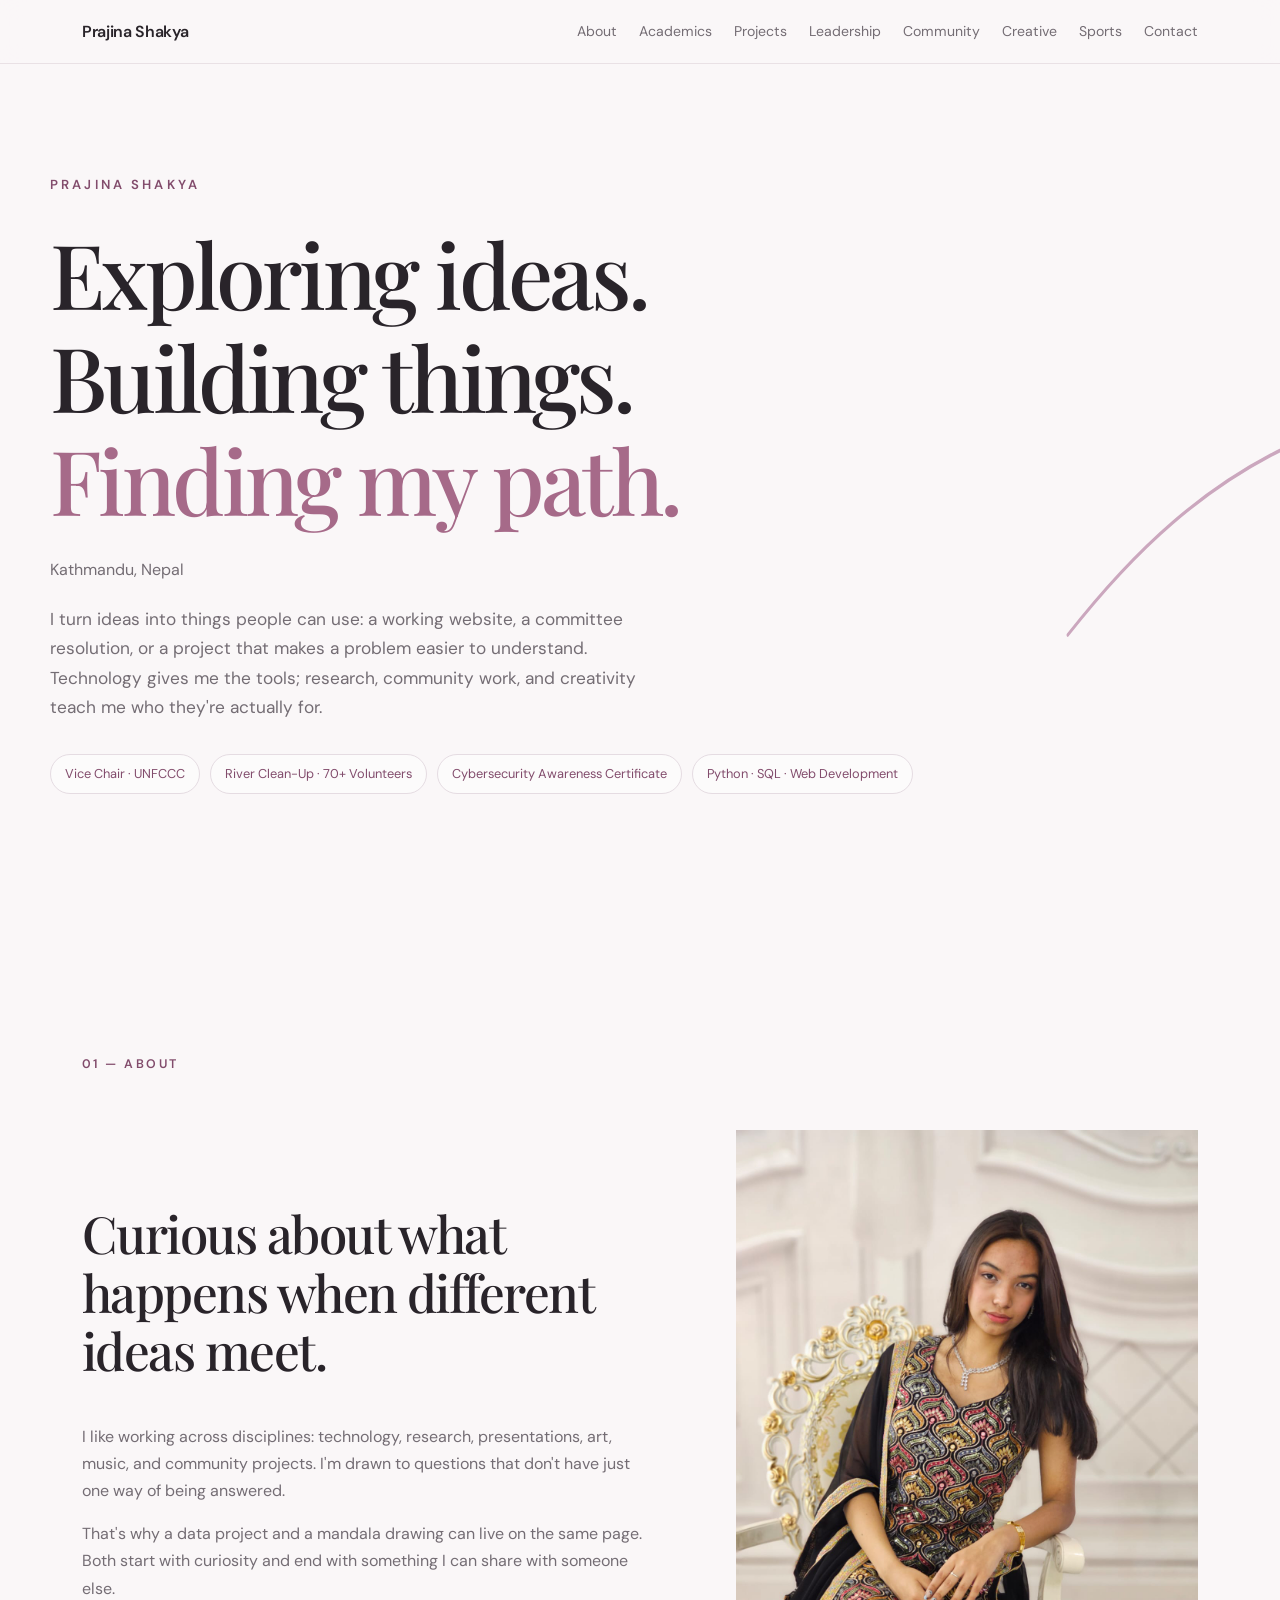
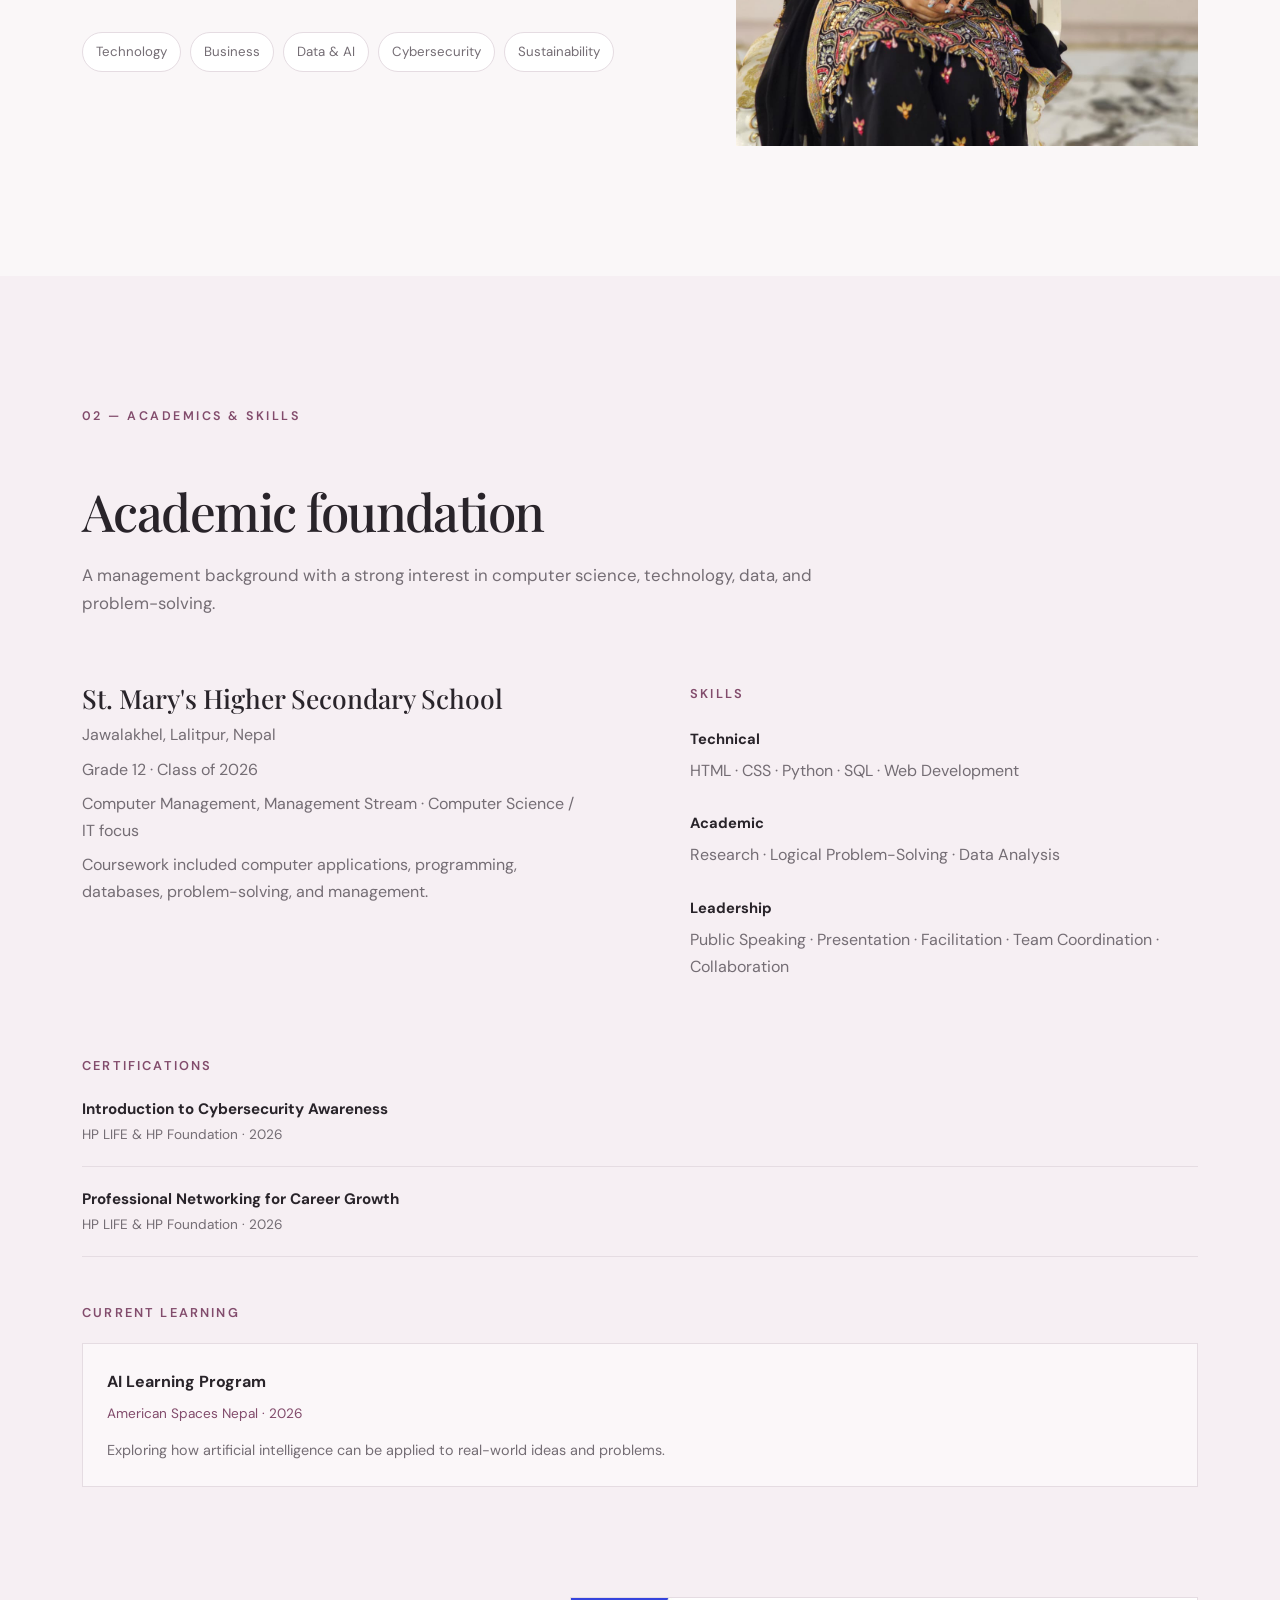
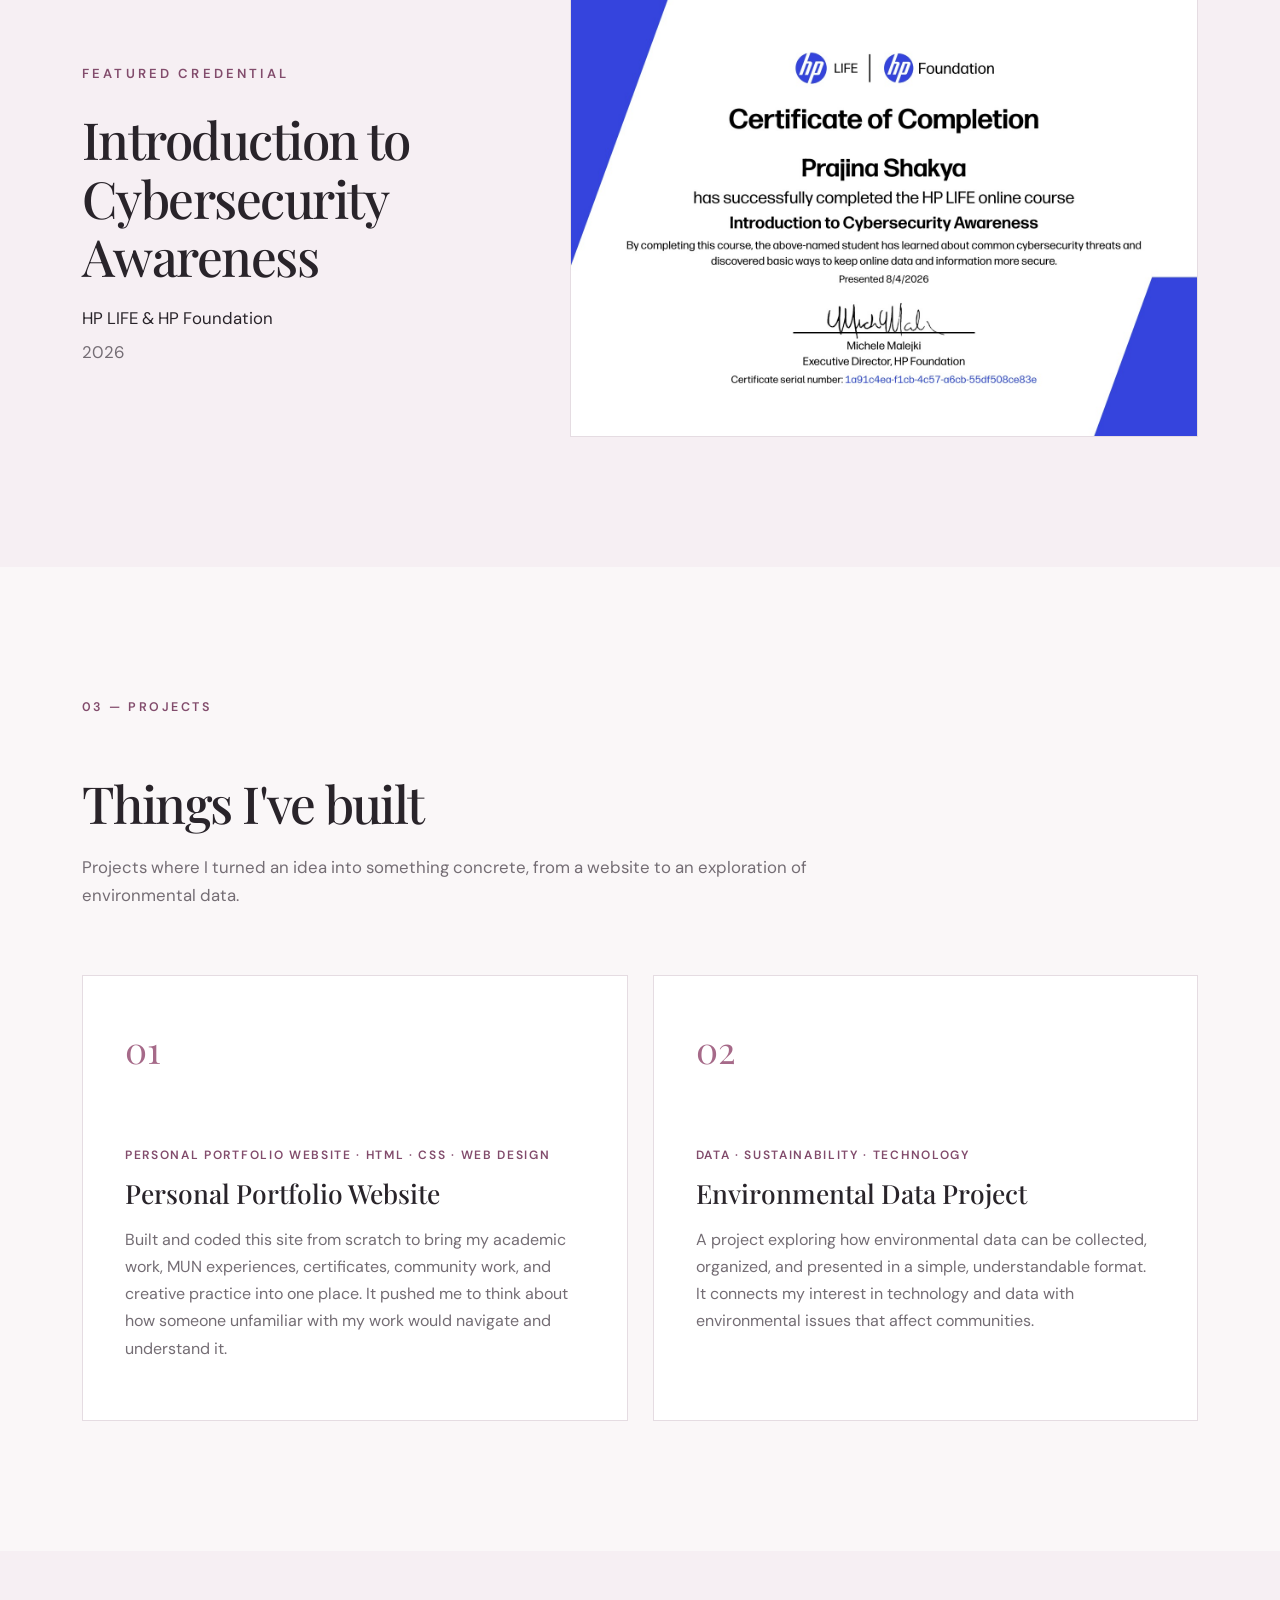
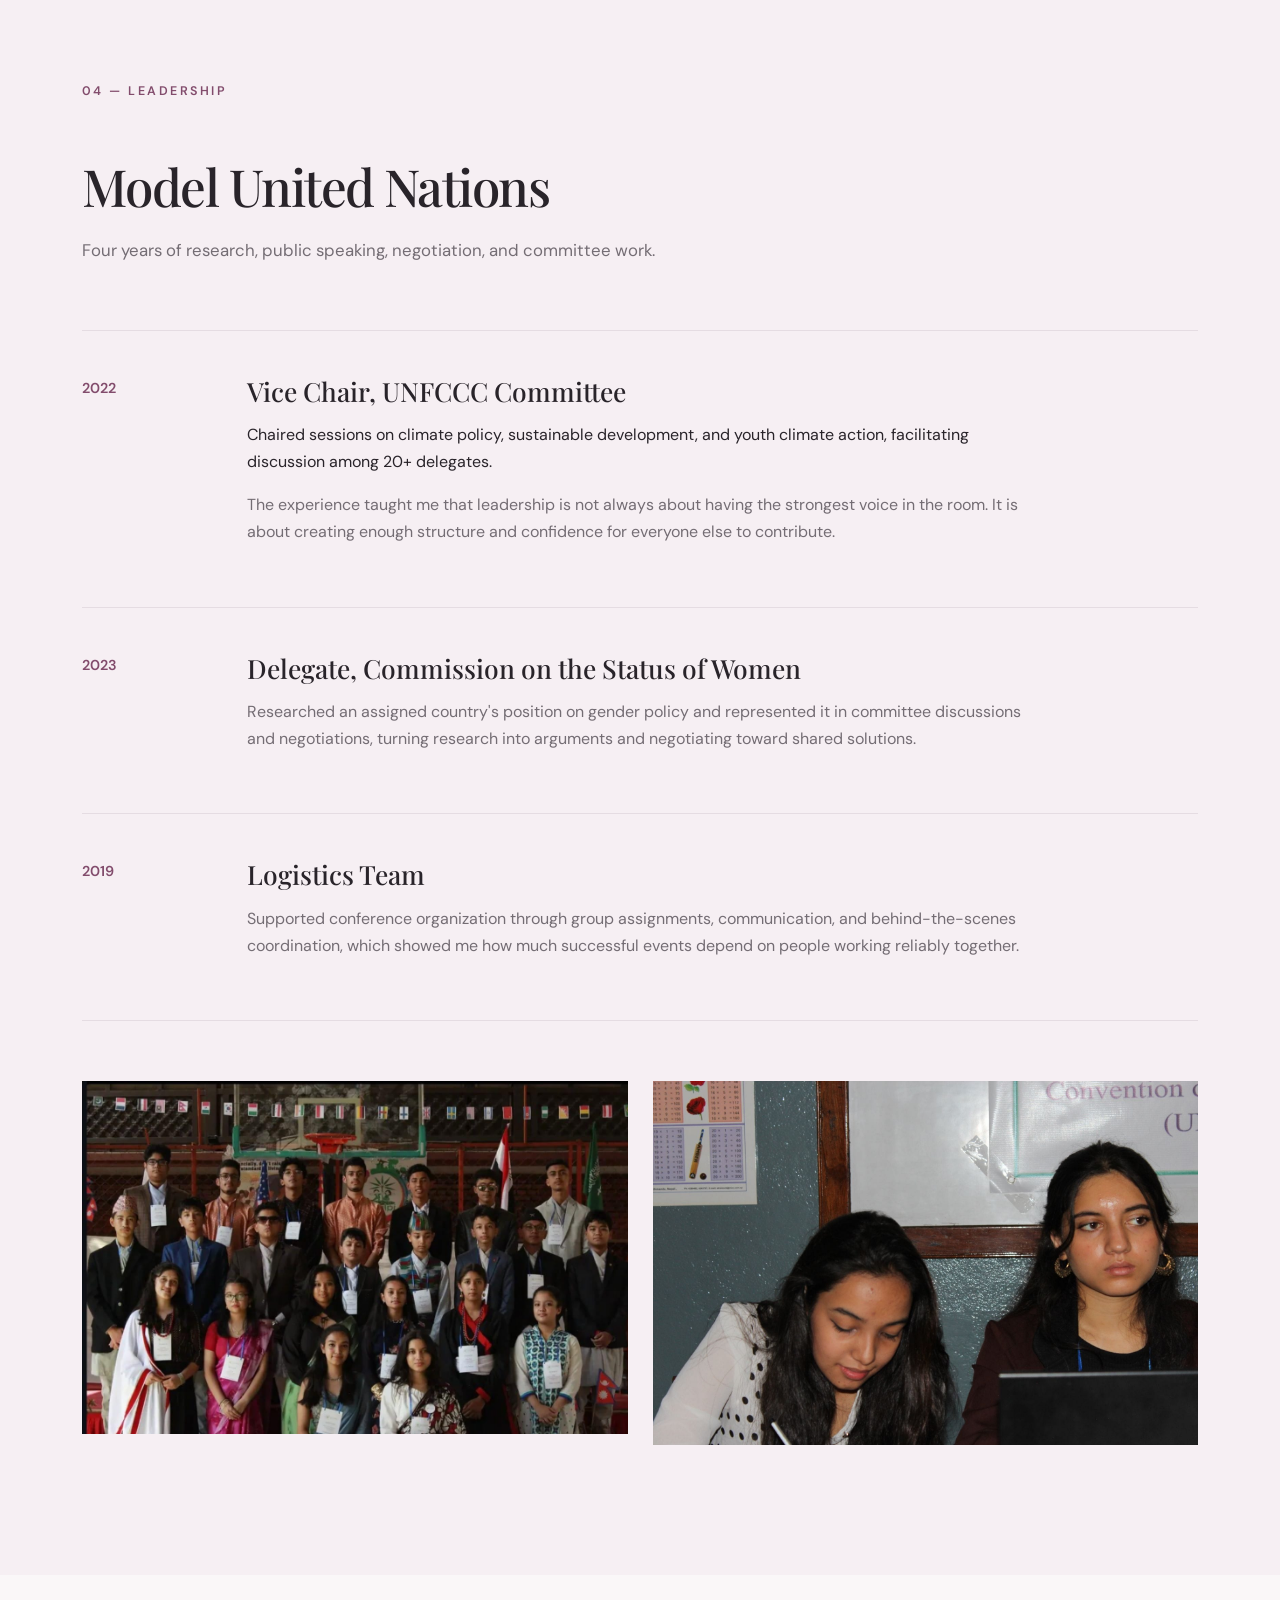
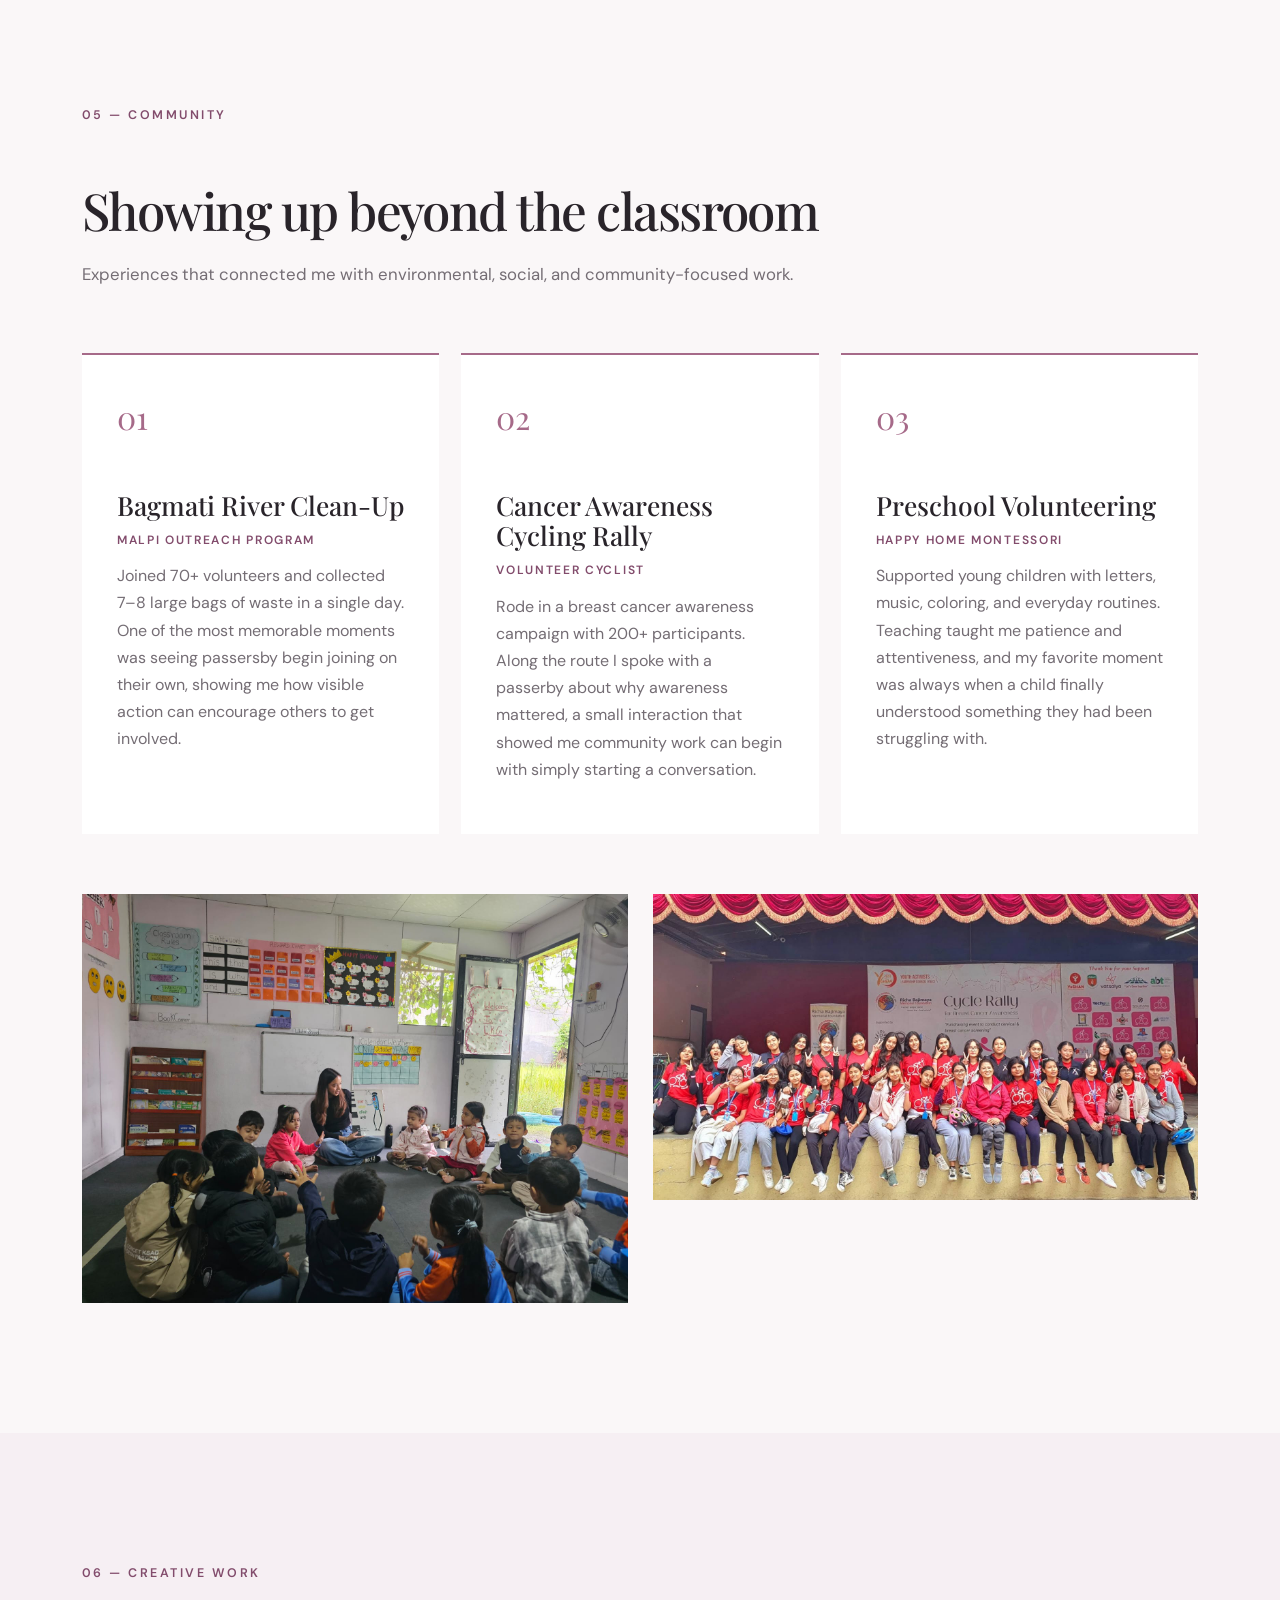
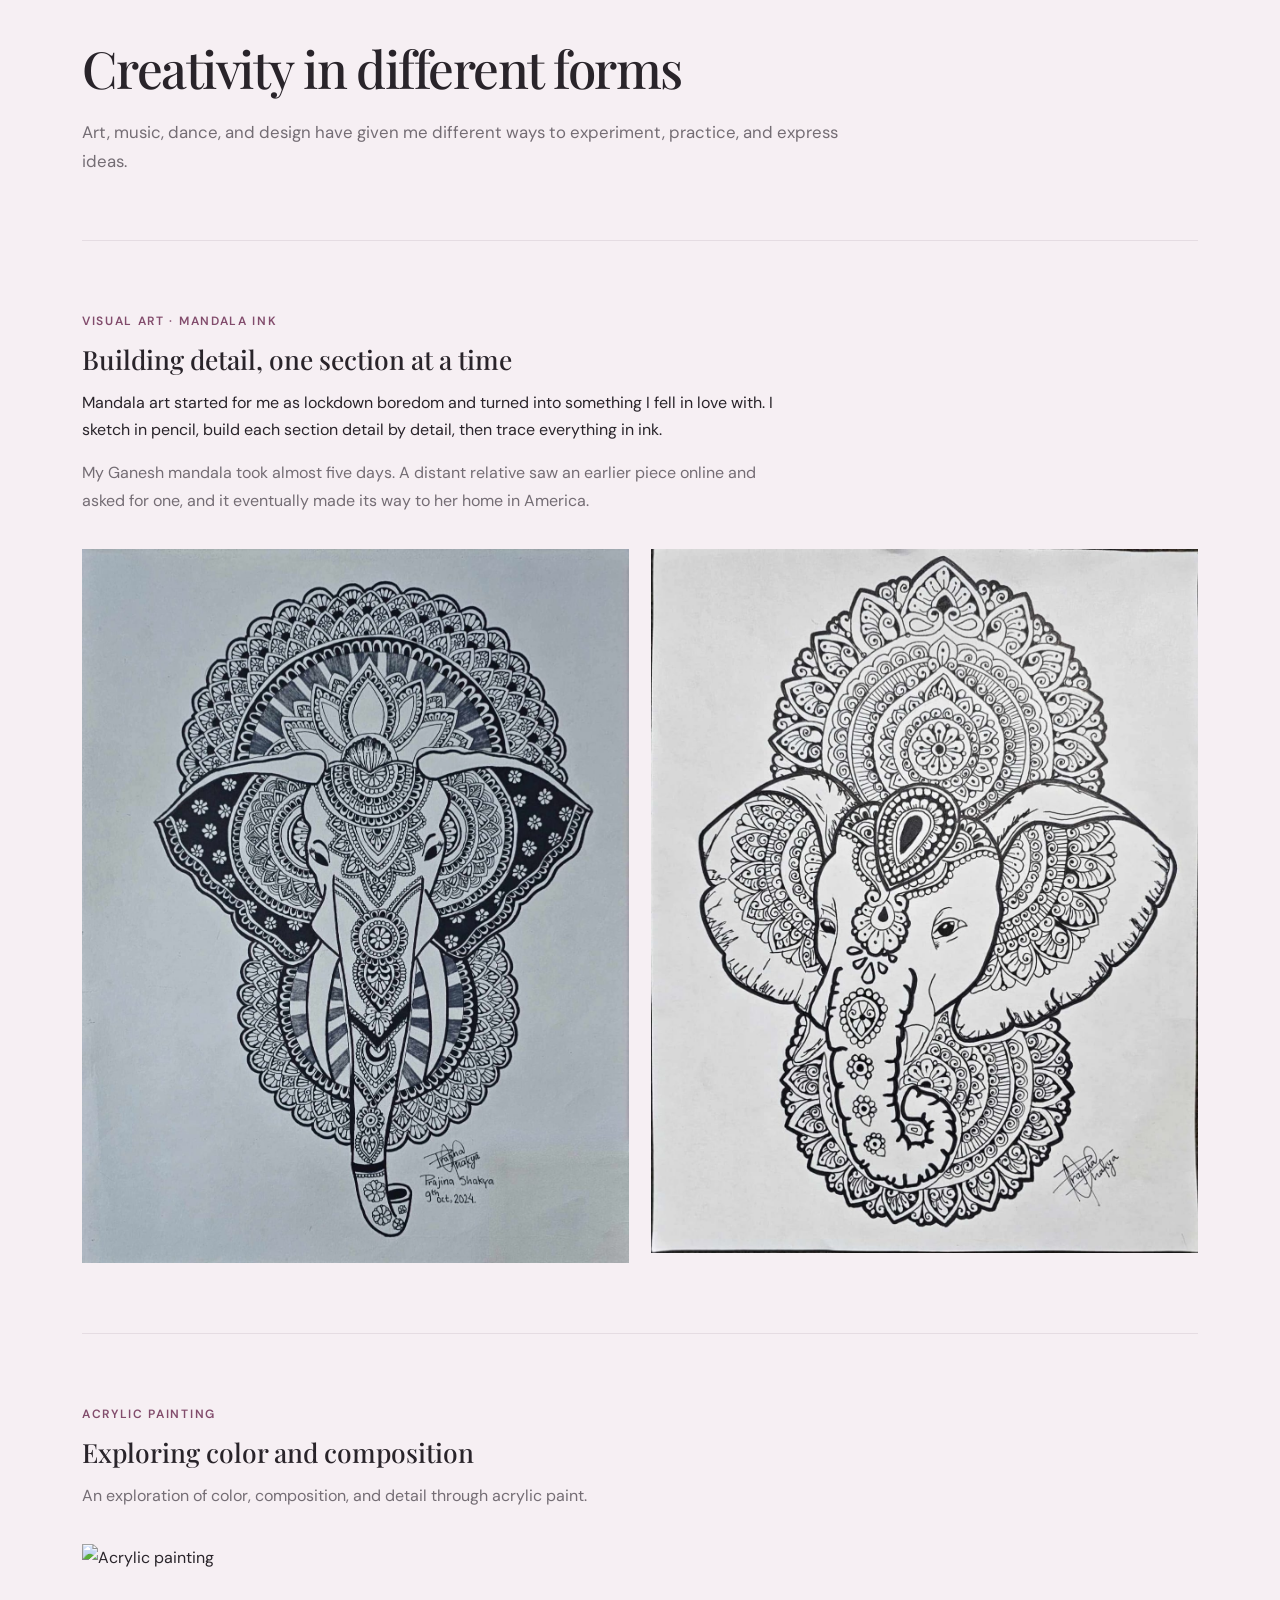
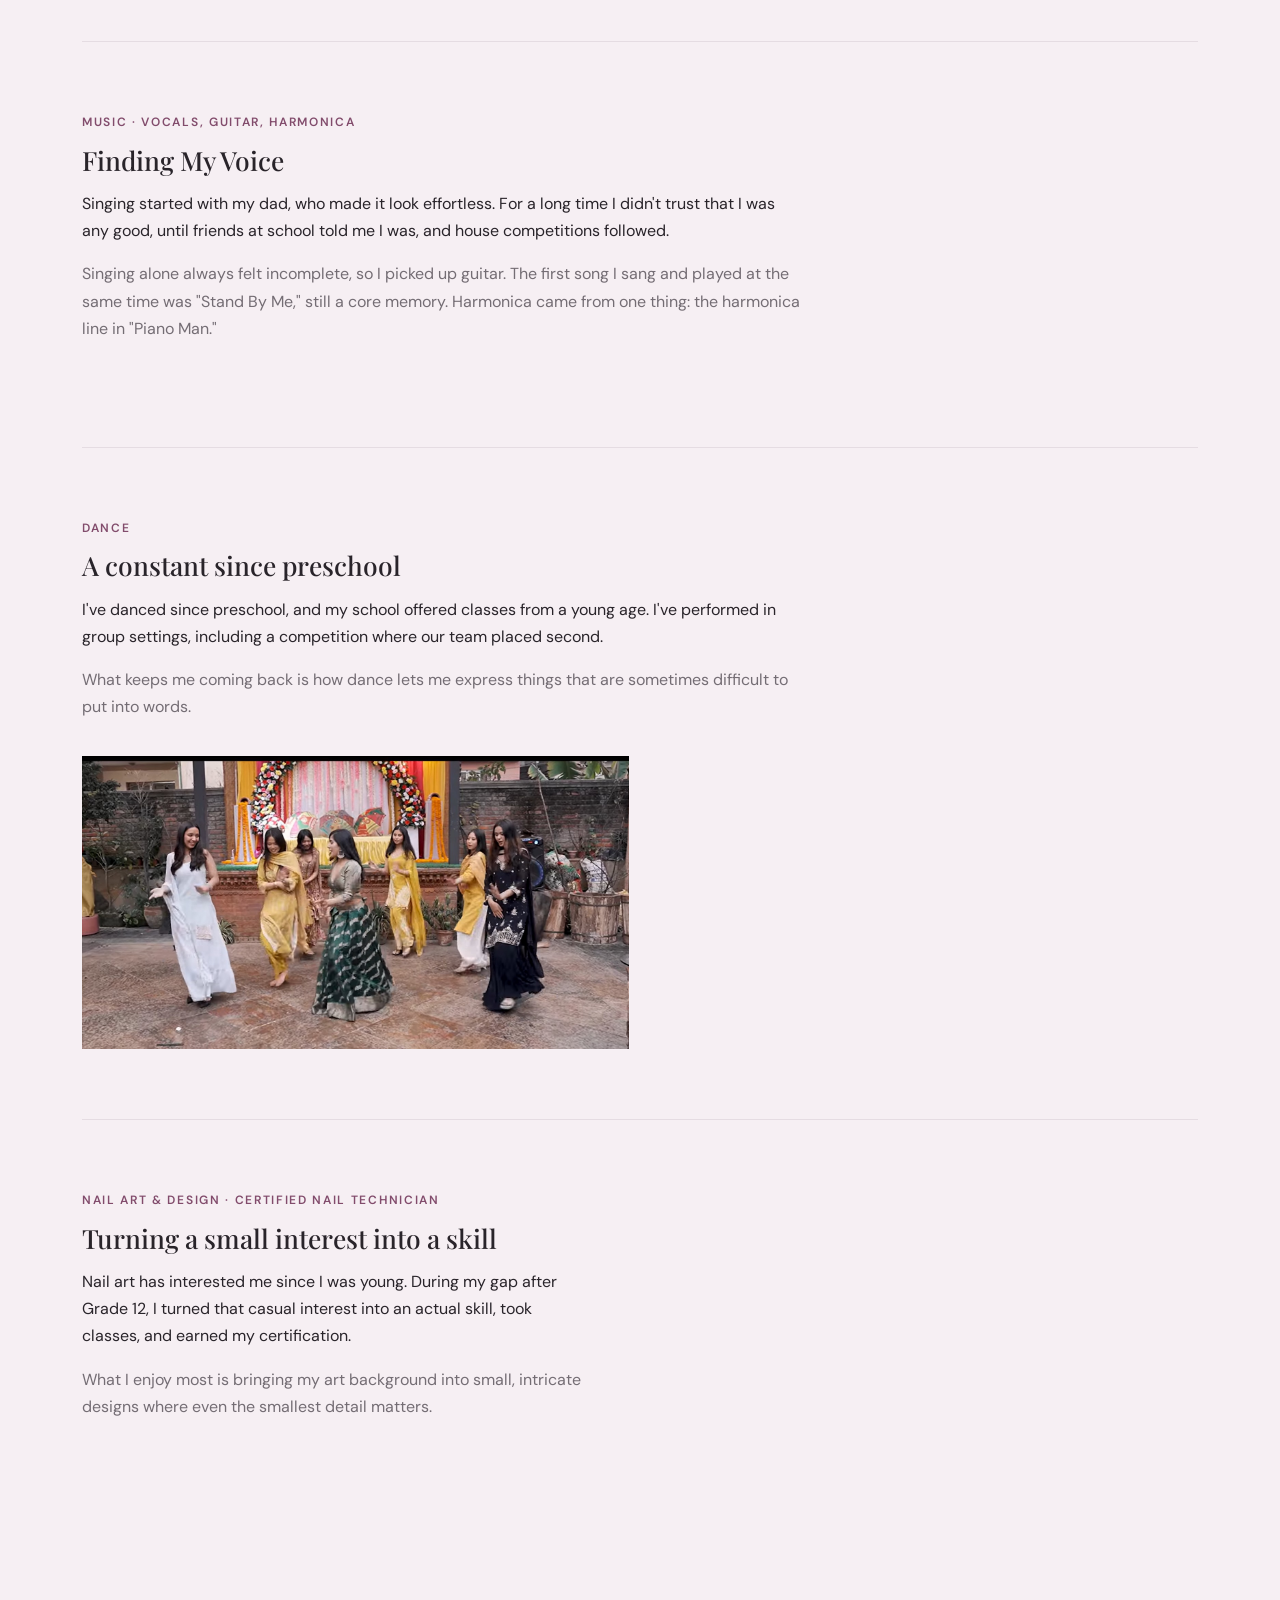
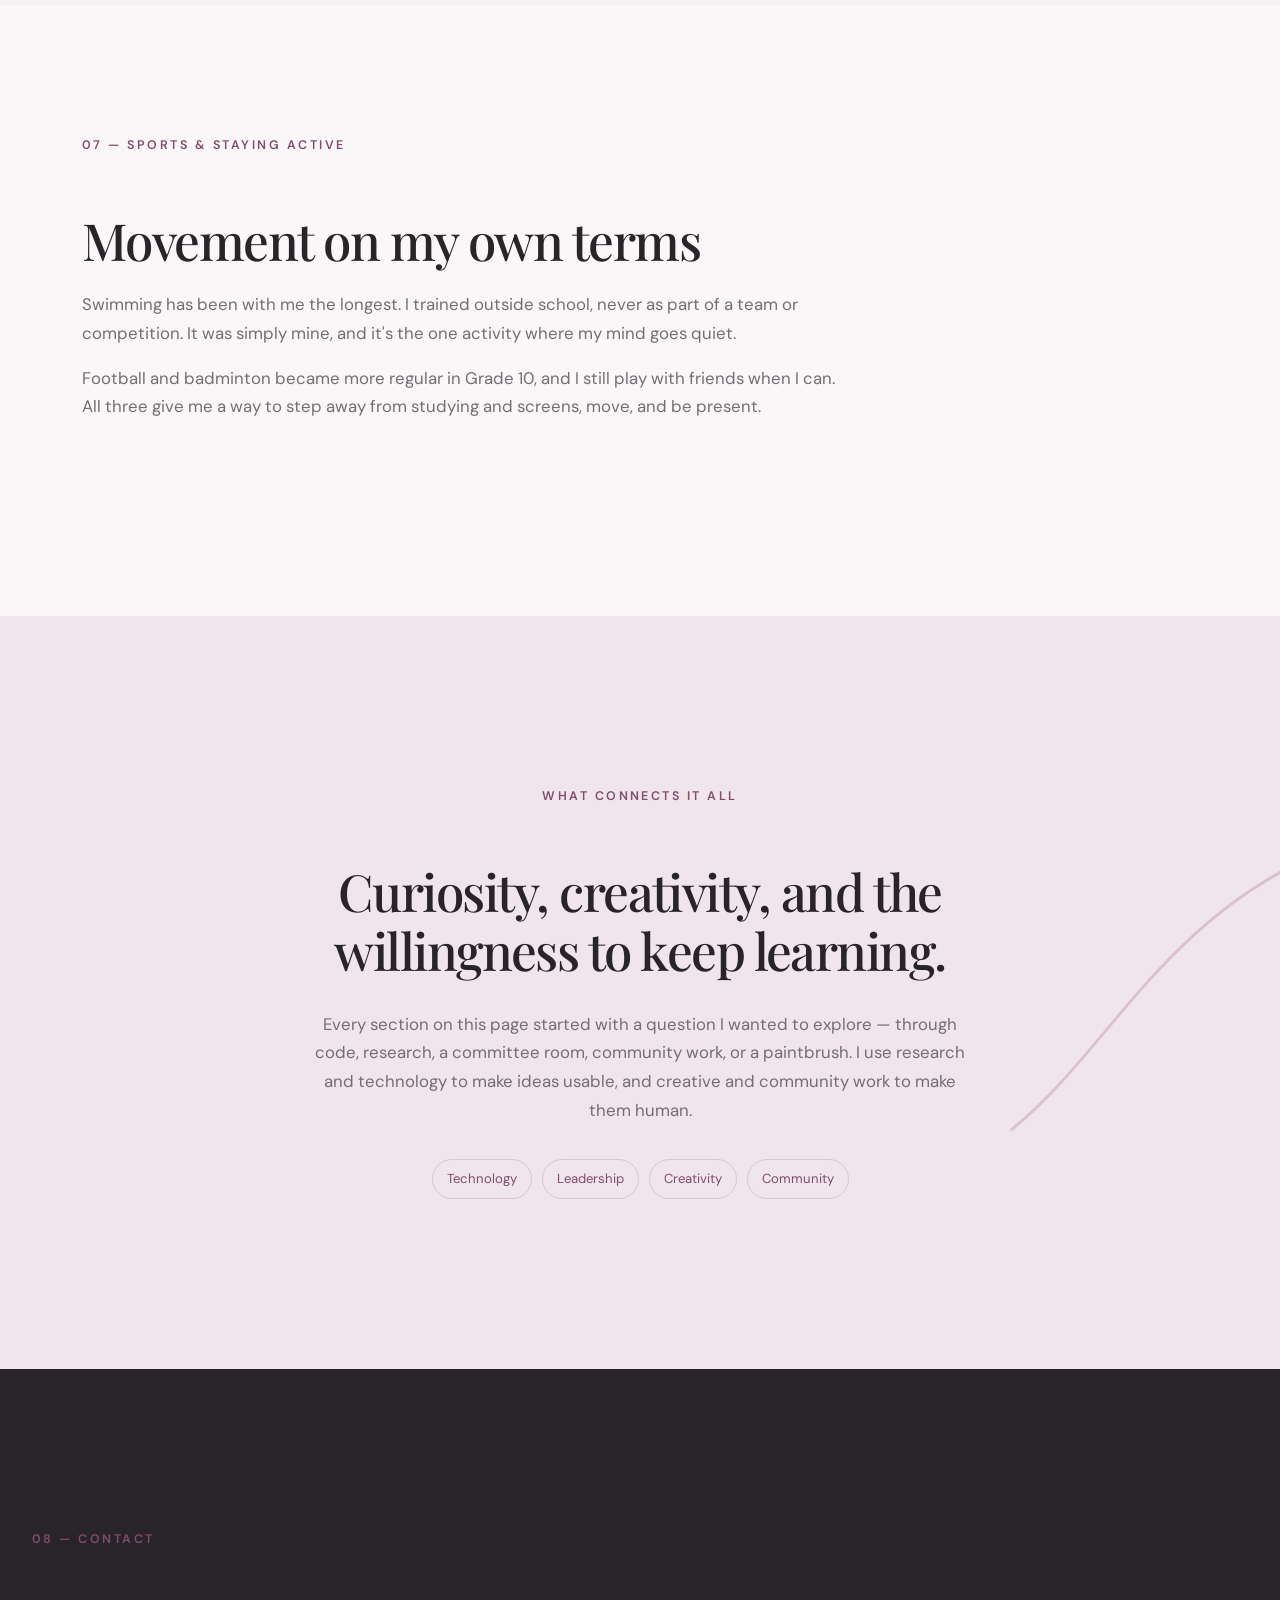
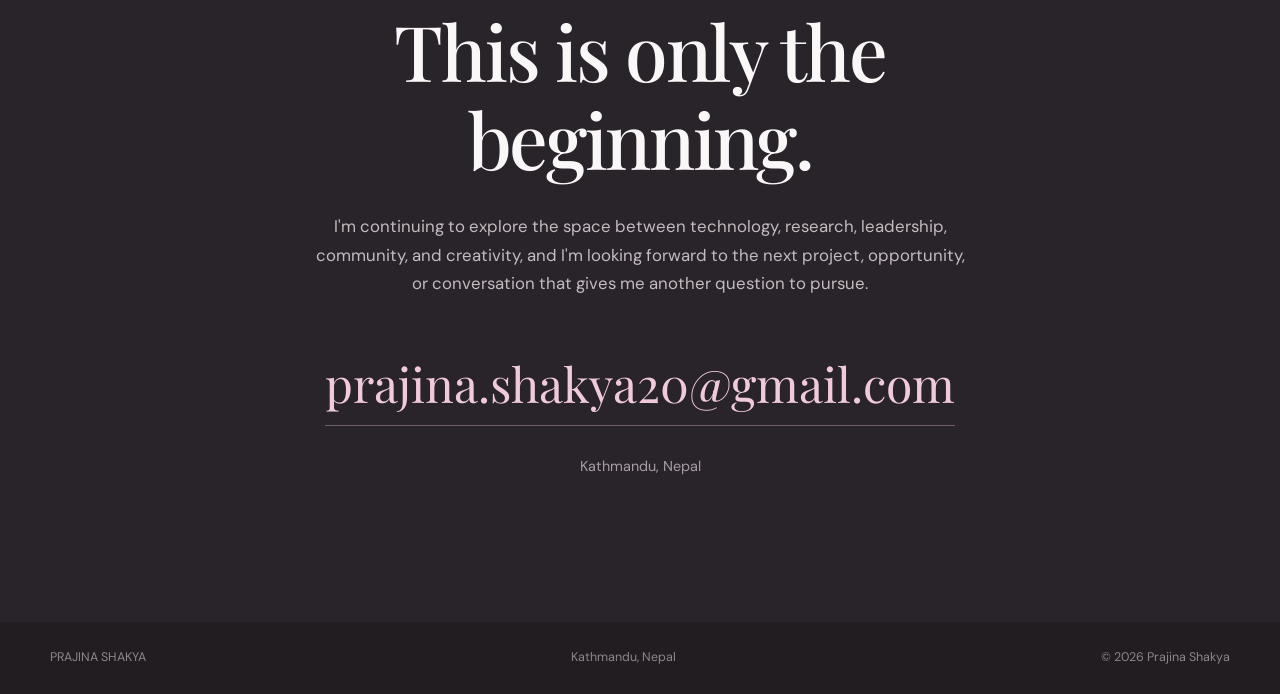
==== index.html @ 6bfdcb71 "Update index.html" ====
<!DOCTYPE html>
<html lang="en">
<head>
  <meta charset="UTF-8">
  <meta name="viewport" content="width=device-width, initial-scale=1.0">

  <title>Prajina Shakya | Portfolio</title>

  <meta name="description" content="Portfolio of Prajina Shakya: Model UN leadership, community work, technology and data projects, and creative practice. Kathmandu, Nepal.">
  <meta property="og:title" content="Prajina Shakya | Portfolio">
  <meta property="og:description" content="Exploring ideas. Building things. Finding my path.">
  <meta property="og:image" content="https://zzzzina994.github.io/personal-portfolio1/prajina.about.jpeg">

  <link rel="preconnect" href="https://fonts.googleapis.com">
  <link rel="preconnect" href="https://fonts.gstatic.com" crossorigin>

  <link href="https://fonts.googleapis.com/css2?family=DM+Sans:wght@400;500;600&family=Playfair+Display:wght@400;500&display=swap" rel="stylesheet">

  <link rel="stylesheet" href="style.css">

  <!-- HERO RIBBON OVERRIDE -->
  <style>
    .hero-ribbon {
      position: absolute;
      inset: 0;
      z-index: 1;
      pointer-events: none;
      overflow: hidden;
    }

    .hero-ribbon svg {
      width: 100%;
      height: 100%;
      overflow: visible;
    }

    .hero-ribbon .single-ribbon {
      fill: none;
      stroke: #b887a5;
      stroke-width: 3;
      stroke-linecap: round;
      stroke-linejoin: round;
      stroke-dasharray: 1800;
      stroke-dashoffset: 1800;
      opacity: 0.7;
      animation: singleRibbonDraw 9s ease-in-out infinite;
    }

    @keyframes singleRibbonDraw {
      0% {
        stroke-dashoffset: 1800;
      }

      45% {
        stroke-dashoffset: 0;
      }

      70% {
        stroke-dashoffset: 0;
      }

      100% {
        stroke-dashoffset: -1800;
      }
    }

    @media (prefers-reduced-motion: reduce) {
      .hero-ribbon .single-ribbon {
        animation: none;
        stroke-dashoffset: 0;
      }
    }
  </style>
</head>

<body>

  <!-- =========================
       NAVIGATION
  ========================== -->

  <header class="site-header">
    <div class="nav-container">

      <a href="#top" class="logo">Prajina Shakya</a>

      <nav class="nav-links">
        <a href="#about">About</a>
        <a href="#academics">Academics</a>
        <a href="#projects">Projects</a>
        <a href="#leadership">Leadership</a>
        <a href="#community">Community</a>
        <a href="#creative">Creative</a>
        <a href="#sports">Sports</a>
        <a href="#contact">Contact</a>
      </nav>

    </div>
  </header>


  <main id="top">

    <!-- =========================
         HERO
    ========================== -->

    <section class="hero">

      <div class="hero-ribbon" aria-hidden="true">

        <svg viewBox="0 0 1600 700" preserveAspectRatio="none">

          <!-- ONE continuous ribbon -->
          <path
            class="single-ribbon"
            d="M -40 590
               C 170 520, 310 650, 470 560
               C 620 475, 650 180, 820 245
               C 980 305, 930 610, 1100 615
               C 1240 620, 1320 385, 1650 300">
          </path>

        </svg>

      </div>


      <div class="hero-content">

        <div class="eyebrow">PRAJINA SHAKYA</div>

        <h1>
          Exploring ideas.<br>
          Building things.<br>
          <em>Finding my path.</em>
        </h1>

        <p class="hero-location">
          Kathmandu, Nepal
        </p>

        <p class="hero-description">
          I turn ideas into things people can use: a working website,
          a committee resolution, or a project that makes a problem easier
          to understand. Technology gives me the tools; research, community
          work, and creativity teach me who they're actually for.
        </p>

        <div class="hero-highlights">
          <span>Vice Chair · UNFCCC</span>
          <span>River Clean-Up · 70+ Volunteers</span>
          <span>Cybersecurity Awareness Certificate</span>
          <span>Python · SQL · Web Development</span>
        </div>

      </div>

    </section>


    <!-- =========================
         ABOUT
    ========================== -->

    <section class="section" id="about">

      <div class="section-number">
        01 — ABOUT
      </div>

      <div class="about-grid">

        <div class="about-text">

          <h2>
            Curious about what happens when different ideas meet.
          </h2>

          <p>
            I like working across disciplines: technology, research,
            presentations, art, music, and community projects. I'm drawn
            to questions that don't have just one way of being answered.
          </p>

          <p>
            That's why a data project and a mandala drawing can live on the
            same page. Both start with curiosity and end with something
            I can share with someone else.
          </p>

          <div class="interest-list">
            <span>Technology</span>
            <span>Business</span>
            <span>Data &amp; AI</span>
            <span>Cybersecurity</span>
            <span>Sustainability</span>
          </div>

        </div>

        <div class="portrait-placeholder">
          <img
            src="prajina.about.jpeg"
            alt="Prajina Shakya"
          >
        </div>

      </div>

    </section>


    <!-- =========================
         ACADEMICS
    ========================== -->

    <section class="section section-soft" id="academics">

      <div class="section-number">
        02 — ACADEMICS &amp; SKILLS
      </div>

      <div class="section-intro">

        <h2>
          Academic foundation
        </h2>

        <p>
          A management background with a strong interest in computer science,
          technology, data, and problem-solving.
        </p>

      </div>


      <div class="academic-grid">

        <div class="school-block">

          <h3>
            St. Mary's Higher Secondary School
          </h3>

          <p>
            Jawalakhel, Lalitpur, Nepal
          </p>

          <p>
            Grade 12 · Class of 2026
          </p>

          <p>
            Computer Management, Management Stream · Computer Science / IT focus
          </p>

          <p>
            Coursework included computer applications, programming,
            databases, problem-solving, and management.
          </p>

        </div>


        <div>

          <div class="small-heading">
            Skills
          </div>

          <div class="skill-group">
            <strong>Technical</strong>
            <p>
              HTML · CSS · Python · SQL · Web Development
            </p>
          </div>

          <div class="skill-group">
            <strong>Academic</strong>
            <p>
              Research · Logical Problem-Solving · Data Analysis
            </p>
          </div>

          <div class="skill-group">
            <strong>Leadership</strong>
            <p>
              Public Speaking · Presentation · Facilitation · Team Coordination · Collaboration
            </p>
          </div>

        </div>

      </div>


      <!-- CERTIFICATIONS -->

      <div class="certification-heading">

        <div class="small-heading">
          Certifications
        </div>

        <div class="credential-list">

          <div class="credential">
            <strong>
              Introduction to Cybersecurity Awareness
            </strong>

            <span>
              HP LIFE &amp; HP Foundation · 2026
            </span>
          </div>

          <div class="credential">
            <strong>
              Professional Networking for Career Growth
            </strong>

            <span>
              HP LIFE &amp; HP Foundation · 2026
            </span>
          </div>

        </div>

      </div>


      <!-- CURRENT LEARNING -->

      <div class="learning-heading">

        <div class="small-heading">
          Current Learning
        </div>

        <div class="current-learning">

          <strong>
            AI Learning Program
          </strong>

          <span>
            American Spaces Nepal · 2026
          </span>

          <p>
            Exploring how artificial intelligence can be applied to
            real-world ideas and problems.
          </p>

        </div>

      </div>


      <!-- FEATURED CERTIFICATE -->

      <div class="featured-credential">

        <div class="featured-copy">

          <div class="eyebrow">
            FEATURED CREDENTIAL
          </div>

          <h2>
            Introduction to Cybersecurity Awareness
          </h2>

          <p>
            HP LIFE &amp; HP Foundation
          </p>

          <p class="muted">
            2026
          </p>

        </div>

        <div class="certificate-placeholder">

          <img
            src="certifi%20ate.jpeg"
            alt="HP LIFE Introduction to Cybersecurity Awareness certificate"
            loading="lazy"
          >

        </div>

      </div>

    </section>


    <!-- =========================
         PROJECTS
    ========================== -->

    <section class="section" id="projects">

      <div class="section-number">
        03 — PROJECTS
      </div>

      <div class="section-intro">

        <h2>
          Things I've built
        </h2>

        <p>
          Projects where I turned an idea into something concrete,
          from a website to an exploration of environmental data.
        </p>

      </div>


      <div class="project-grid">

        <article class="project-card">

          <div class="project-number">
            01
          </div>

          <p class="card-category">
            PERSONAL PORTFOLIO WEBSITE · HTML · CSS · WEB DESIGN
          </p>

          <h3>
            Personal Portfolio Website
          </h3>

          <p>
            Built and coded this site from scratch to bring my academic work,
            MUN experiences, certificates, community work, and creative
            practice into one place. It pushed me to think about how someone
            unfamiliar with my work would navigate and understand it.
          </p>

        </article>


        <article class="project-card">

          <div class="project-number">
            02
          </div>

          <p class="card-category">
            DATA · SUSTAINABILITY · TECHNOLOGY
          </p>

          <h3>
            Environmental Data Project
          </h3>

          <p>
            A project exploring how environmental data can be collected,
            organized, and presented in a simple, understandable format.
            It connects my interest in technology and data with environmental
            issues that affect communities.
          </p>

        </article>

      </div>

    </section>


    <!-- =========================
         LEADERSHIP
    ========================== -->

    <section class="section section-soft" id="leadership">

      <div class="section-number">
        04 — LEADERSHIP
      </div>

      <div class="section-intro">

        <h2>
          Model United Nations
        </h2>

        <p>
          Four years of research, public speaking, negotiation,
          and committee work.
        </p>

      </div>


      <div class="timeline">

        <div class="timeline-item">

          <div class="timeline-year">
            2022
          </div>

          <div class="timeline-content">

            <h3>
              Vice Chair, UNFCCC Committee
            </h3>

            <p>
              Chaired sessions on climate policy, sustainable development,
              and youth climate action, facilitating discussion among
              20+ delegates.
            </p>

            <p>
              The experience taught me that leadership is not always about
              having the strongest voice in the room. It is about creating
              enough structure and confidence for everyone else to contribute.
            </p>

          </div>

        </div>


        <div class="timeline-item">

          <div class="timeline-year">
            2023
          </div>

          <div class="timeline-content">

            <h3>
              Delegate, Commission on the Status of Women
            </h3>

            <p>
              Researched an assigned country's position on gender policy
              and represented it in committee discussions and negotiations,
              turning research into arguments and negotiating toward
              shared solutions.
            </p>

          </div>

        </div>


        <div class="timeline-item">

          <div class="timeline-year">
            2019
          </div>

          <div class="timeline-content">

            <h3>
              Logistics Team
            </h3>

            <p>
              Supported conference organization through group assignments,
              communication, and behind-the-scenes coordination, which showed
              me how much successful events depend on people working
              reliably together.
            </p>

          </div>

        </div>

      </div>


      <div class="image-row">

        <img
          src="mun121.jpeg"
          alt="Model United Nations"
          loading="lazy"
        >

        <img
          src="mun2.jpeg"
          alt="Model United Nations committee"
          loading="lazy"
        >

      </div>

    </section>


    <!-- =========================
         COMMUNITY
    ========================== -->

    <section class="section" id="community">

      <div class="section-number">
        05 — COMMUNITY
      </div>

      <div class="section-intro">

        <h2>
          Showing up beyond the classroom
        </h2>

        <p>
          Experiences that connected me with environmental, social,
          and community-focused work.
        </p>

      </div>


      <div class="community-grid">

        <article class="community-card">

          <span class="community-number">
            01
          </span>

          <h3>
            Bagmati River Clean-Up
          </h3>

          <p class="card-category">
            MALPI OUTREACH PROGRAM
          </p>

          <p>
            Joined 70+ volunteers and collected 7–8 large bags of waste
            in a single day. One of the most memorable moments was seeing
            passersby begin joining on their own, showing me how visible
            action can encourage others to get involved.
          </p>

        </article>


        <article class="community-card">

          <span class="community-number">
            02
          </span>

          <h3>
            Cancer Awareness Cycling Rally
          </h3>

          <p class="card-category">
            VOLUNTEER CYCLIST
          </p>

          <p>
            Rode in a breast cancer awareness campaign with 200+ participants.
            Along the route I spoke with a passerby about why awareness mattered,
            a small interaction that showed me community work can begin with
            simply starting a conversation.
          </p>

        </article>


        <article class="community-card">

          <span class="community-number">
            03
          </span>

          <h3>
            Preschool Volunteering
          </h3>

          <p class="card-category">
            HAPPY HOME MONTESSORI
          </p>

          <p>
            Supported young children with letters, music, coloring,
            and everyday routines. Teaching taught me patience and attentiveness,
            and my favorite moment was always when a child finally understood
            something they had been struggling with.
          </p>

        </article>

      </div>


      <div class="community-images">

        <div class="image-row">

          <img
            src="preschool.jpeg"
            alt="Preschool volunteering"
            loading="lazy"
          >

          <img
            src="cycletally.jpeg"
            alt="Cancer awareness cycling rally"
            loading="lazy"
          >

        </div>

      </div>

    </section>


    <!-- =========================
         CREATIVE
    ========================== -->

    <section class="section section-soft" id="creative">

      <div class="section-number">
        06 — CREATIVE WORK
      </div>

      <div class="section-intro">

        <h2>
          Creativity in different forms
        </h2>

        <p>
          Art, music, dance, and design have given me different ways
          to experiment, practice, and express ideas.
        </p>

      </div>


      <!-- MANDALA -->

      <div class="creative-block">

        <div class="creative-heading">

          <p class="card-category">
            VISUAL ART · MANDALA INK
          </p>

          <h3>
            Building detail, one section at a time
          </h3>

          <p>
            Mandala art started for me as lockdown boredom and turned into
            something I fell in love with. I sketch in pencil, build each
            section detail by detail, then trace everything in ink.
          </p>

          <p>
            My Ganesh mandala took almost five days. A distant relative
            saw an earlier piece online and asked for one, and it eventually
            made its way to her home in America.
          </p>

        </div>


        <div class="creative-images">

          <img
            src="mandala.jpeg"
            alt="Mandala artwork"
            loading="lazy"
          >

          <img
            src="mandala2.jpeg"
            alt="Mandala artwork detail"
            loading="lazy"
          >

        </div>

      </div>


      <!-- ACRYLIC -->

      <div class="creative-block">

        <div class="creative-heading">

          <p class="card-category">
            ACRYLIC PAINTING
          </p>

          <h3>
            Exploring color and composition
          </h3>

          <p>
            An exploration of color, composition, and detail through acrylic paint.
          </p>

        </div>


        <div class="creative-images">

          <img
            src="acrylic.jpeg"
            alt="Acrylic painting"
            loading="lazy"
          >

        </div>

      </div>


      <!-- MUSIC -->

      <div class="creative-block">

        <div class="creative-heading">

          <p class="card-category">
            MUSIC · VOCALS, GUITAR, HARMONICA
          </p>

          <h3>
            Finding My Voice
          </h3>

          <p>
            Singing started with my dad, who made it look effortless.
            For a long time I didn't trust that I was any good, until
            friends at school told me I was, and house competitions followed.
          </p>

          <p>
            Singing alone always felt incomplete, so I picked up guitar.
            The first song I sang and played at the same time was
            "Stand By Me," still a core memory. Harmonica came from one thing:
            the harmonica line in "Piano Man."
          </p>

        </div>

      </div>


      <!-- DANCE -->

      <div class="creative-block">

        <div class="creative-heading">

          <p class="card-category">
            DANCE
          </p>

          <h3>
            A constant since preschool
          </h3>

          <p>
            I've danced since preschool, and my school offered classes
            from a young age. I've performed in group settings, including
            a competition where our team placed second.
          </p>

          <p>
            What keeps me coming back is how dance lets me express things
            that are sometimes difficult to put into words.
          </p>

        </div>


        <div class="creative-images">

          <img
            src="dance.jpeg"
            alt="Dance performance"
            loading="lazy"
          >

        </div>

      </div>


      <!-- NAIL ART -->

      <div class="creative-block final-creative-block">

        <div class="creative-heading nail-content">

          <p class="card-category">
            NAIL ART &amp; DESIGN · CERTIFIED NAIL TECHNICIAN
          </p>

          <h3>
            Turning a small interest into a skill
          </h3>

          <p>
            Nail art has interested me since I was young. During my gap
            after Grade 12, I turned that casual interest into an actual skill,
            took classes, and earned my certification.
          </p>

          <p>
            What I enjoy most is bringing my art background into small,
            intricate designs where even the smallest detail matters.
          </p>

        </div>

      </div>

    </section>


    <!-- =========================
         SPORTS
    ========================== -->

    <section class="section" id="sports">

      <div class="section-number">
        07 — SPORTS &amp; STAYING ACTIVE
      </div>

      <div class="section-intro">

        <h2>
          Movement on my own terms
        </h2>

        <p>
          Swimming has been with me the longest. I trained outside school,
          never as part of a team or competition. It was simply mine,
          and it's the one activity where my mind goes quiet.
        </p>

        <p>
          Football and badminton became more regular in Grade 10,
          and I still play with friends when I can. All three give me
          a way to step away from studying and screens, move, and be present.
        </p>

      </div>

    </section>


    <!-- =========================
         WHAT CONNECTS IT ALL
    ========================== -->

    <section class="closing-section" id="closing">

      <div class="closing-ribbon" aria-hidden="true">

        <svg viewBox="0 0 1600 700" preserveAspectRatio="none">

          <path
            d="M -40 470
               C 180 390, 330 580, 500 450
               C 700 300, 730 180, 900 300
               C 1070 420, 1060 570, 1220 500
               C 1370 435, 1430 290, 1650 220"
            fill="none"
            stroke="#b887a5"
            stroke-width="3"
            stroke-linecap="round"
            stroke-linejoin="round"
            stroke-dasharray="1500"
            stroke-dashoffset="1500"
            opacity="0.65"
            animation="none">
          </path>

        </svg>

      </div>


      <div class="closing-content">

        <div class="section-number">
          WHAT CONNECTS IT ALL
        </div>

        <h2>
          Curiosity, creativity, and the willingness to keep learning.
        </h2>

        <p>
          Every section on this page started with a question I wanted
          to explore — through code, research, a committee room,
          community work, or a paintbrush. I use research and technology
          to make ideas usable, and creative and community work to make
          them human.
        </p>

        <div class="closing-tags">
          <span>Technology</span>
          <span>Leadership</span>
          <span>Creativity</span>
          <span>Community</span>
        </div>

      </div>

    </section>


    <!-- =========================
         CONTACT
    ========================== -->

    <section class="section contact-section" id="contact">

      <div class="section-number">
        08 — CONTACT
      </div>

      <div class="contact-inner">

        <h2>
          This is only the beginning.
        </h2>

        <p>
          I'm continuing to explore the space between technology,
          research, leadership, community, and creativity, and I'm
          looking forward to the next project, opportunity, or conversation
          that gives me another question to pursue.
        </p>

        <a
          href="mailto:prajina.shakya20@gmail.com"
          class="email-link"
        >
          prajina.shakya20@gmail.com
        </a>

        <p class="contact-location">
          Kathmandu, Nepal
        </p>

      </div>

    </section>

  </main>


  <!-- =========================
       FOOTER
  ========================== -->

  <footer class="site-footer">

    <div class="footer-inner">

      <p>
        PRAJINA SHAKYA
      </p>

      <p>
        Kathmandu, Nepal
      </p>

      <p>
        © 2026 Prajina Shakya
      </p>

    </div>

  </footer>

</body>
</html>
---- style.css ----
:root {
  --bg: #faf7f8;
  --card: #ffffff;
  --text: #29242a;
  --muted: #746d74;
  --line: #e5dce2;
  --accent: #a66a89;
  --accent-dark: #824c6c;
  --soft-magenta: #f2e5ec;
  --max-width: 1180px;
}

* {
  box-sizing: border-box;
}

html {
  scroll-behavior: smooth;
}

body {
  margin: 0;
  background: var(--bg);
  color: var(--text);
  font-family: "DM Sans", sans-serif;
  line-height: 1.7;
  overflow-x: hidden;
}

a {
  color: inherit;
  text-decoration: none;
}

img {
  max-width: 100%;
  display: block;
}

h1,
h2,
h3 {
  margin-top: 0;
  font-family: "Playfair Display", serif;
  font-weight: 500;
  line-height: 1.15;
}

h1 {
  font-size: clamp(3.5rem, 7vw, 7rem);
  letter-spacing: -0.04em;
}

h2 {
  font-size: clamp(2.3rem, 4vw, 4.4rem);
  letter-spacing: -0.03em;
}

h3 {
  font-size: 1.65rem;
}

p {
  margin-top: 0;
}

.muted {
  color: var(--muted);
}


/* =========================
   HEADER / NAVIGATION
========================= */

.site-header {
  position: sticky;
  top: 0;
  z-index: 100;
  background: rgba(250, 247, 248, 0.9);
  border-bottom: 1px solid rgba(229, 220, 226, 0.8);
  backdrop-filter: blur(12px);
}

.nav-container {
  max-width: var(--max-width);
  margin: auto;
  padding: 18px 32px;
  display: flex;
  align-items: center;
  justify-content: space-between;
  gap: 30px;
}

.logo {
  font-weight: 600;
  letter-spacing: -0.02em;
}

.nav-links {
  display: flex;
  align-items: center;
  gap: 22px;
  flex-wrap: wrap;
  justify-content: flex-end;
}

.nav-links a {
  color: var(--muted);
  font-size: 0.88rem;
  transition: color 0.25s ease;
}

.nav-links a:hover {
  color: var(--accent-dark);
}


/* =========================
   HERO
========================= */

.hero {
  position: relative;
  min-height: 86vh;
  display: flex;
  align-items: center;
  overflow: hidden;
}

.hero-content {
  position: relative;
  z-index: 3;
  width: min(var(--max-width), calc(100% - 64px));
  margin: 0 auto;
  padding: 110px 0 130px;
}

.eyebrow {
  margin-bottom: 24px;
  color: var(--accent-dark);
  font-size: 0.82rem;
  font-weight: 600;
  letter-spacing: 0.24em;
  text-transform: uppercase;
}

.hero h1 {
  max-width: 900px;
  margin-bottom: 26px;
}

.hero h1 em {
  color: var(--accent);
  font-style: normal;
}

.hero-location {
  color: var(--muted);
  margin-bottom: 22px;
}

.hero-description {
  max-width: 610px;
  color: var(--muted);
  font-size: 1.08rem;
}


/* HERO HIGHLIGHTS */

.hero-highlights {
  display: flex;
  flex-wrap: wrap;
  gap: 10px;
  margin-top: 32px;
}

.hero-highlights span {
  padding: 8px 14px;
  border: 1px solid var(--line);
  border-radius: 999px;
  background: rgba(255, 255, 255, 0.55);
  color: var(--accent-dark);
  font-size: 0.8rem;
}


/* ONE RIBBON ONLY */

.hero-ribbon {
  position: absolute;
  inset: 0;
  z-index: 1;
  pointer-events: none;
}

.hero-ribbon svg {
  width: 100%;
  height: 100%;
  overflow: visible;
}

/* Hide the second/background ribbon */
.ribbon-path-back {
  display: none;
}

.ribbon-path {
  fill: none;
  stroke: var(--accent);
  stroke-width: 3;
  opacity: 0.55;
  stroke-linecap: round;
  stroke-linejoin: round;
}

.ribbon-path-main {
  stroke-dasharray: 1800;
  stroke-dashoffset: 1800;
  animation:
    ribbonDraw 8s ease-in-out infinite,
    ribbonFloat 8s ease-in-out infinite;
}

@keyframes ribbonDraw {
  0% {
    stroke-dashoffset: 1800;
  }

  45% {
    stroke-dashoffset: 0;
  }

  70% {
    stroke-dashoffset: 0;
  }

  100% {
    stroke-dashoffset: -1800;
  }
}

@keyframes ribbonFloat {
  0%,
  100% {
    transform: translateY(0);
  }

  50% {
    transform: translateY(-8px);
  }
}


/* =========================
   GENERAL SECTIONS
========================= */

.section {
  position: relative;
  max-width: var(--max-width);
  margin: 0 auto;
  padding: 130px 32px;
}

.section-soft {
  max-width: none;
  padding-left: max(32px, calc((100vw - var(--max-width)) / 2 + 32px));
  padding-right: max(32px, calc((100vw - var(--max-width)) / 2 + 32px));
  background: #f6eff3;
}

.section-number {
  margin-bottom: 55px;
  color: var(--accent-dark);
  font-size: 0.78rem;
  font-weight: 600;
  letter-spacing: 0.2em;
}

.section-intro {
  max-width: 760px;
  margin-bottom: 65px;
}

.section-intro h2 {
  margin-bottom: 20px;
}

.section-intro p {
  color: var(--muted);
  font-size: 1.05rem;
}


/* =========================
   ABOUT
========================= */

.about-grid {
  display: grid;
  grid-template-columns: 1.1fr 0.9fr;
  gap: 90px;
  align-items: center;
}

.about-text h2 {
  max-width: 720px;
}

.about-text p {
  max-width: 700px;
  color: var(--muted);
}

.interest-list {
  display: flex;
  flex-wrap: wrap;
  gap: 9px;
  margin-top: 30px;
}

.interest-list span {
  padding: 8px 13px;
  border: 1px solid var(--line);
  border-radius: 999px;
  background: var(--card);
  color: var(--muted);
  font-size: 0.83rem;
}

.photo-placeholder,
.certificate-placeholder {
  min-height: 280px;
  border: 1px solid var(--line);
  background: rgba(255, 255, 255, 0.6);
  display: flex;
  flex-direction: column;
  align-items: center;
  justify-content: center;
  text-align: center;
}

.photo-placeholder span,
.certificate-placeholder span {
  color: var(--accent-dark);
  font-size: 0.8rem;
  font-weight: 600;
  letter-spacing: 0.16em;
}

.photo-placeholder small,
.certificate-placeholder small {
  margin-top: 8px;
  color: var(--muted);
  font-size: 0.82rem;
}

.portrait-placeholder {
  min-height: 500px;
}


/* =========================
   ACADEMICS
========================= */

.academic-grid {
  display: grid;
  grid-template-columns: 1fr 1fr;
  gap: 100px;
}

.school-block {
  max-width: 600px;
}

.school-block h3 {
  margin-bottom: 8px;
}

.school-block p {
  margin-bottom: 7px;
  color: var(--muted);
}

.small-heading {
  margin-bottom: 20px;
  font-family: "DM Sans", sans-serif;
  font-size: 0.8rem;
  font-weight: 600;
  color: var(--accent-dark);
  letter-spacing: 0.17em;
  text-transform: uppercase;
}

.skill-group {
  margin-bottom: 25px;
}

.skill-group strong {
  font-size: 0.92rem;
}

.skill-group p {
  margin-top: 5px;
  color: var(--muted);
}

.certification-heading {
  margin-top: 50px;
}

.credential-list {
  display: grid;
  gap: 20px;
}

.credential {
  padding-bottom: 20px;
  border-bottom: 1px solid var(--line);
  display: flex;
  flex-direction: column;
}

.credential strong {
  font-size: 0.95rem;
}

.credential span {
  color: var(--muted);
  font-size: 0.85rem;
}

.learning-heading {
  margin-top: 45px;
}

.current-learning {
  padding: 24px;
  border: 1px solid var(--line);
  background: rgba(255, 255, 255, 0.55);
}

.current-learning strong {
  display: block;
  margin-bottom: 3px;
}

.current-learning span {
  color: var(--accent-dark);
  font-size: 0.85rem;
}

.current-learning p {
  margin: 12px 0 0;
  color: var(--muted);
  font-size: 0.9rem;
}

.featured-credential {
  margin-top: 110px;
  display: grid;
  grid-template-columns: 0.8fr 1.2fr;
  gap: 70px;
  align-items: center;
}

.featured-copy h2 {
  margin-bottom: 18px;
}

.featured-copy > p:not(.eyebrow) {
  margin-bottom: 5px;
  font-size: 1.05rem;
}

.certificate-placeholder {
  min-height: 430px;
  background: var(--card);
}


/* =========================
   PROJECTS
========================= */

.project-grid {
  display: grid;
  grid-template-columns: repeat(2, 1fr);
  gap: 25px;
}

.project-card {
  position: relative;
  min-height: 400px;
  padding: 42px;
  border: 1px solid var(--line);
  background: var(--card);
  transition:
    transform 0.3s ease,
    border-color 0.3s ease;
}

.project-card:hover {
  transform: translateY(-5px);
  border-color: #d3bdca;
}

.project-number {
  margin-bottom: 65px;
  color: var(--accent);
  font-family: "Playfair Display", serif;
  font-size: 2.3rem;
}

.card-category {
  margin-bottom: 12px;
  color: var(--accent-dark);
  font-size: 0.75rem;
  font-weight: 600;
  letter-spacing: 0.14em;
}

.project-card h3 {
  margin-bottom: 18px;
}

.project-card p:not(.card-category) {
  color: var(--muted);
}

.project-focus {
  margin-top: 30px;
  color: var(--accent-dark);
  font-size: 0.85rem;
}


/* =========================
   LEADERSHIP
========================= */

.timeline {
  border-top: 1px solid var(--line);
}

.timeline-item {
  display: grid;
  grid-template-columns: 120px 1fr;
  gap: 45px;
  padding: 45px 0;
  border-bottom: 1px solid var(--line);
}

.timeline-year {
  color: var(--accent-dark);
  font-size: 0.9rem;
  font-weight: 600;
}

.timeline-content {
  max-width: 780px;
}

.timeline-content h3 {
  margin-bottom: 15px;
}

.timeline-content p:last-child {
  color: var(--muted);
}

.image-row {
  margin-top: 60px;
  display: grid;
  grid-template-columns: repeat(2, 1fr);
  gap: 25px;
}


/* =========================
   COMMUNITY
========================= */

.community-grid {
  display: grid;
  grid-template-columns: repeat(3, 1fr);
  gap: 22px;
}

.community-card {
  padding: 35px;
  border-top: 2px solid var(--accent);
  background: var(--card);
}

.community-number {
  display: block;
  margin-bottom: 45px;
  color: var(--accent);
  font-family: "Playfair Display", serif;
  font-size: 2rem;
}

.community-card h3 {
  margin-bottom: 10px;
}

.community-card p:last-child {
  color: var(--muted);
}

.community-images {
  margin-top: 50px;
}


/* =========================
   CREATIVE
========================= */

.creative-block {
  padding: 70px 0;
  border-top: 1px solid var(--line);
}

.creative-heading {
  max-width: 720px;
  margin-bottom: 35px;
}

.creative-heading h3 {
  margin-bottom: 15px;
}

.creative-heading > p:last-child {
  color: var(--muted);
}

.creative-images {
  display: grid;
  grid-template-columns: repeat(2, 1fr);
  gap: 22px;
}

.three-images {
  grid-template-columns: repeat(3, 1fr);
}

.nail-content {
  max-width: 500px;
}

.nail-photo {
  min-height: 330px;
}

.dance-photo {
  max-width: 520px;
  min-height: 300px;
}

.final-creative-block {
  padding-bottom: 20px;
}


/* =========================
   CLOSING SECTION
========================= */

.closing-section {
  position: relative;
  overflow: hidden;
  padding: 170px 32px;
  background: #f0e5eb;
}

.closing-content {
  position: relative;
  z-index: 2;
  max-width: 760px;
  margin: auto;
  text-align: center;
}

.closing-content h2 {
  margin-bottom: 30px;
}

.closing-content > p:not(.eyebrow) {
  max-width: 650px;
  margin: 0 auto;
  color: var(--muted);
  font-size: 1.05rem;
}

.closing-tags {
  margin-top: 35px;
  display: flex;
  justify-content: center;
  flex-wrap: wrap;
  gap: 10px;
}

.closing-tags span {
  padding: 8px 14px;
  border: 1px solid rgba(130, 76, 108, 0.2);
  border-radius: 999px;
  color: var(--accent-dark);
  font-size: 0.82rem;
}

.closing-ribbon {
  position: absolute;
  inset: 0;
  pointer-events: none;
  opacity: 0.6;
}

.closing-ribbon svg {
  width: 100%;
  height: 100%;
}


/* =========================
   CONTACT
========================= */

/*
   IMPORTANT:
   The contact section used to inherit
   max-width: 1180px from .section.
   This caused the white strips on both sides.
*/

.contact-section {
  max-width: none;
  width: 100%;
  margin: 0;
  padding: 160px 32px 130px;
  background: var(--text);
  color: #faf7f8;
}

.contact-inner {
  max-width: 800px;
  margin: auto;
  text-align: center;
}

.contact-inner .eyebrow {
  color: #d8a9c2;
}

.contact-inner h2 {
  margin-bottom: 30px;
  font-size: clamp(3rem, 6vw, 5.5rem);
}

.contact-inner > p:not(.eyebrow):not(.contact-location) {
  max-width: 650px;
  margin: 0 auto;
  color: #c5bbc1;
  font-size: 1.05rem;
}

.email-link {
  display: inline-block;
  margin-top: 45px;
  color: #f1c9dc;
  font-family: "Playfair Display", serif;
  font-size: clamp(1.7rem, 4vw, 3rem);
  border-bottom: 1px solid rgba(241, 201, 220, 0.35);
  transition:
    color 0.25s ease,
    border-color 0.25s ease;
}

.email-link:hover {
  color: #ffffff;
  border-color: #ffffff;
}

.contact-location {
  margin-top: 28px;
  color: #a99da5;
  font-size: 0.9rem;
}


/* =========================
   FOOTER
========================= */

.site-footer {
  width: 100%;
  padding: 25px 32px;
  background: #211d21;
  color: #8f858c;
  font-size: 0.78rem;
}

.footer-inner {
  max-width: var(--max-width);
  margin: 0 auto;
  display: flex;
  justify-content: space-between;
  align-items: center;
  gap: 20px;
}

.footer-inner p {
  margin: 0;
}


/* =========================
   RESPONSIVE
========================= */

@media (max-width: 900px) {

  .nav-container {
    align-items: flex-start;
    flex-direction: column;
  }

  .nav-links {
    justify-content: flex-start;
  }

  .about-grid,
  .academic-grid,
  .featured-credential {
    grid-template-columns: 1fr;
    gap: 55px;
  }

  .project-grid,
  .community-grid {
    grid-template-columns: 1fr;
  }

  .three-images {
    grid-template-columns: 1fr 1fr;
  }

  .hero {
    min-height: 78vh;
  }

  .hero-content {
    padding-top: 90px;
    padding-bottom: 100px;
  }

  .hero-ribbon {
    opacity: 0.7;
  }
}


@media (max-width: 620px) {

  .nav-container {
    padding: 16px 20px;
  }

  .nav-links {
    gap: 12px 16px;
  }

  .nav-links a {
    font-size: 0.78rem;
  }

  .section {
    padding: 90px 20px;
  }

  .section-soft {
    padding-left: 20px;
    padding-right: 20px;
  }

  .hero-content {
    width: calc(100% - 40px);
    padding: 90px 0;
  }

  h1 {
    font-size: clamp(3rem, 15vw, 5rem);
  }

  .portrait-placeholder {
    min-height: 390px;
  }

  .project-card {
    min-height: auto;
    padding: 30px;
  }

  .timeline-item {
    grid-template-columns: 1fr;
    gap: 10px;
  }

  .image-row,
  .creative-images,
  .three-images {
    grid-template-columns: 1fr;
  }

  .community-card {
    padding: 30px;
  }

  .closing-section {
    padding: 110px 20px;
  }

  .contact-section {
    max-width: none;
    width: 100%;
    padding: 110px 20px;
  }

  .email-link {
    font-size: 1.6rem;
    overflow-wrap: anywhere;
  }

  .site-footer {
    padding: 25px 20px;
  }

  .footer-inner {
    flex-direction: column;
    align-items: flex-start;
  }
}


@media (prefers-reduced-motion: reduce) {

  html {
    scroll-behavior: auto;
  }

  .ribbon-path-main {
    animation: none;
    stroke-dashoffset: 0;
  }

  .project-card {
    transition: none;
  }
}
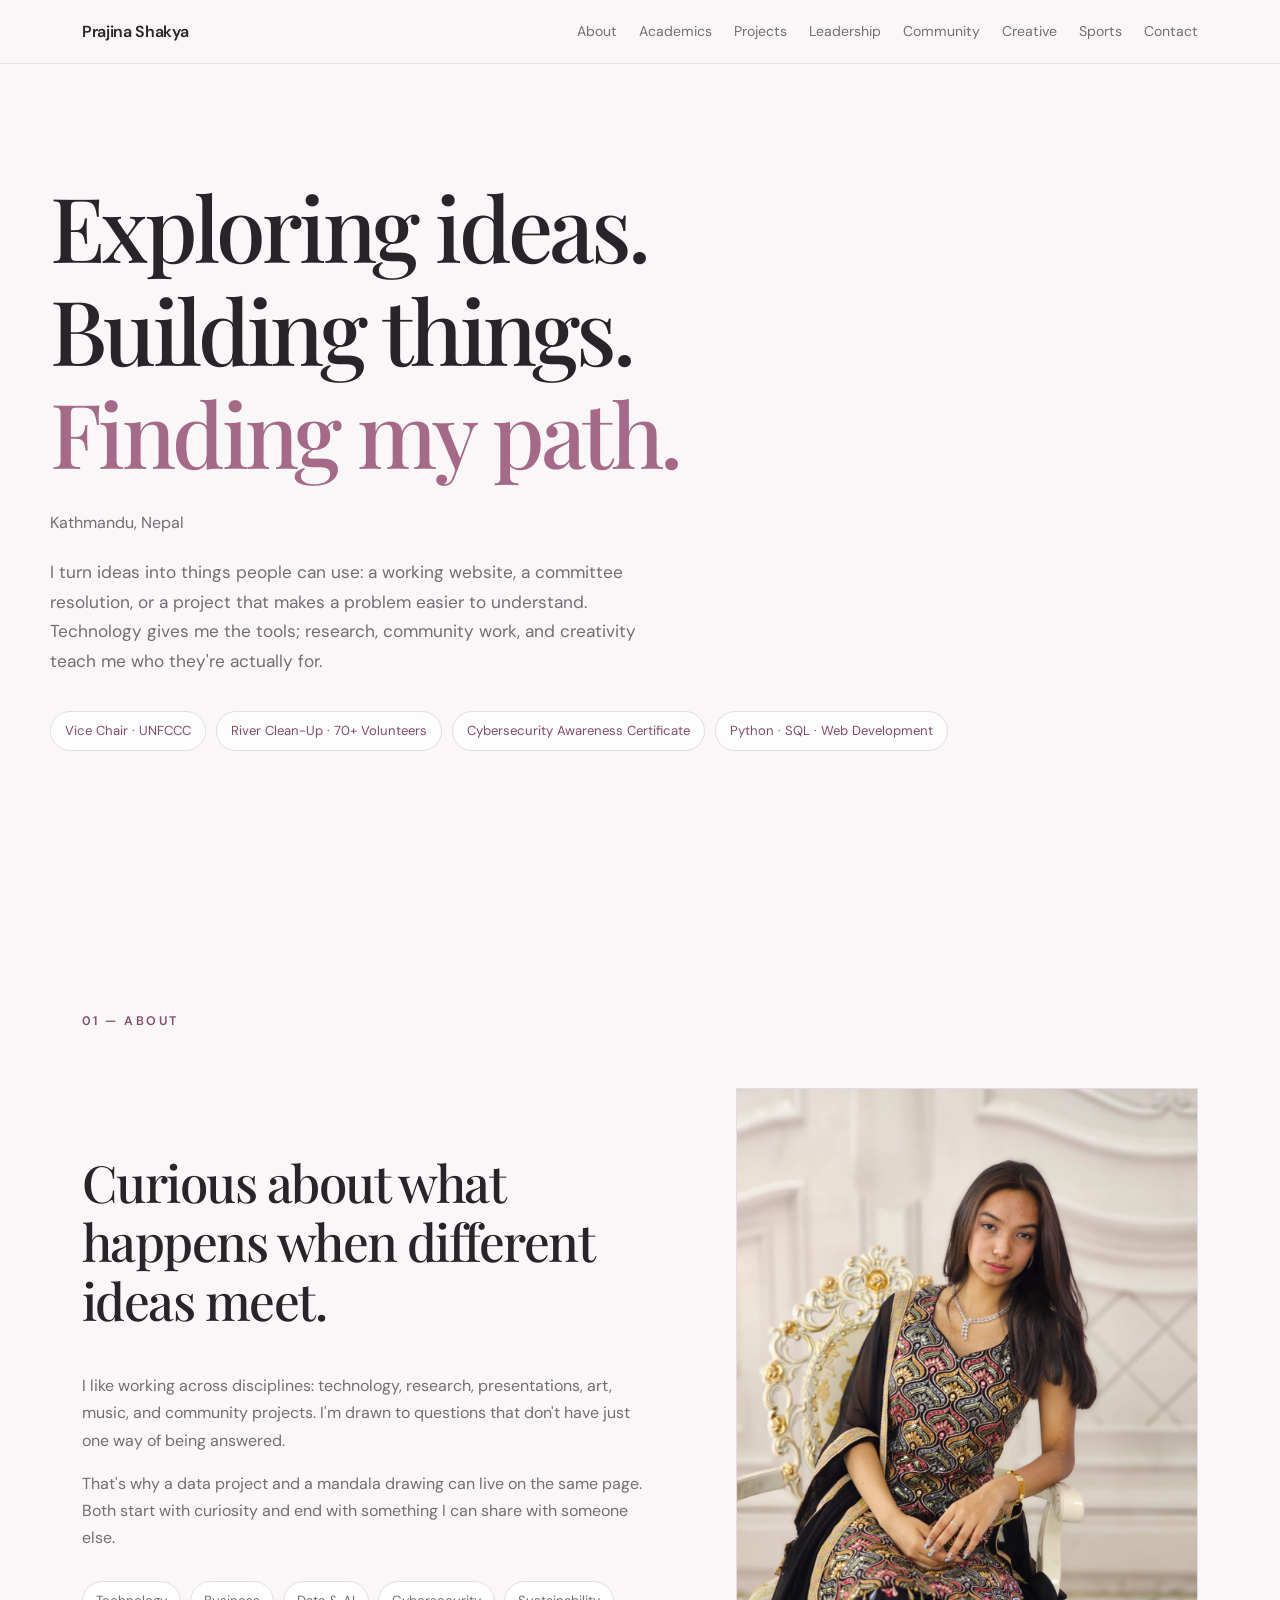
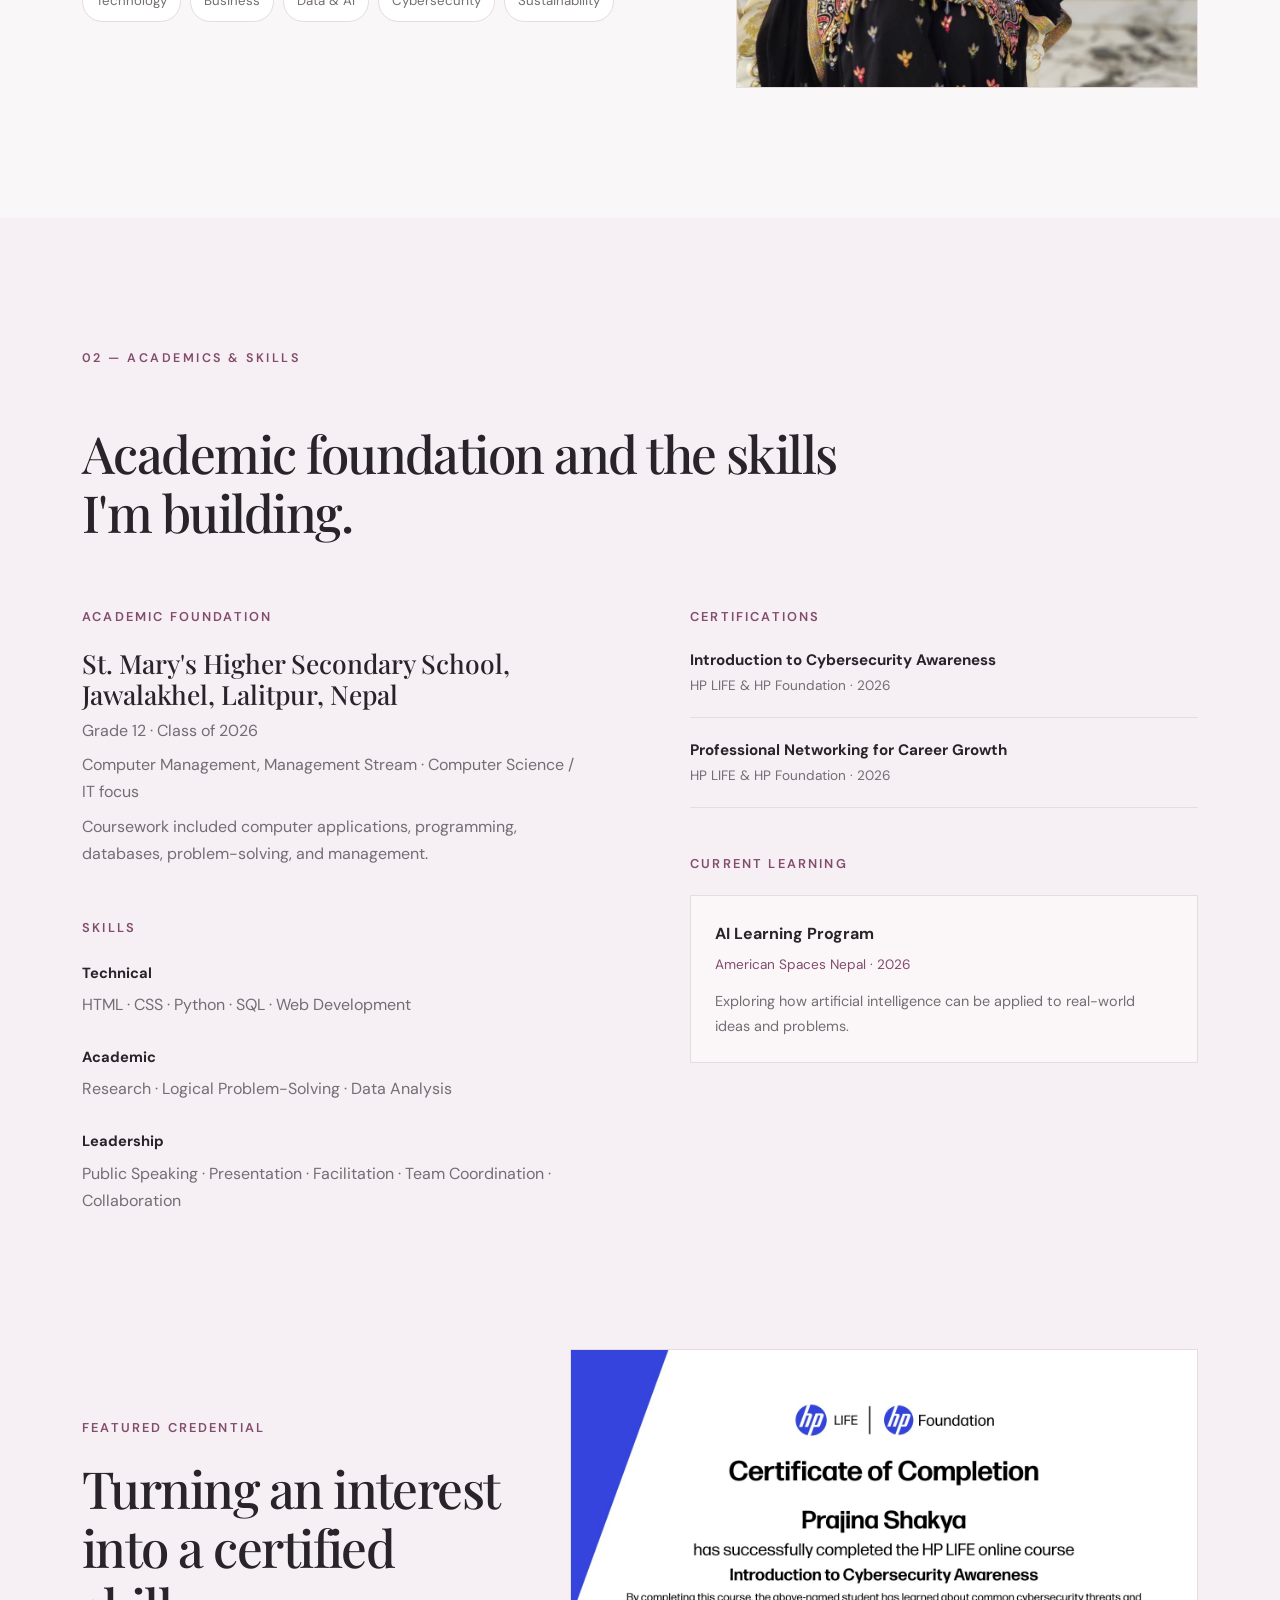
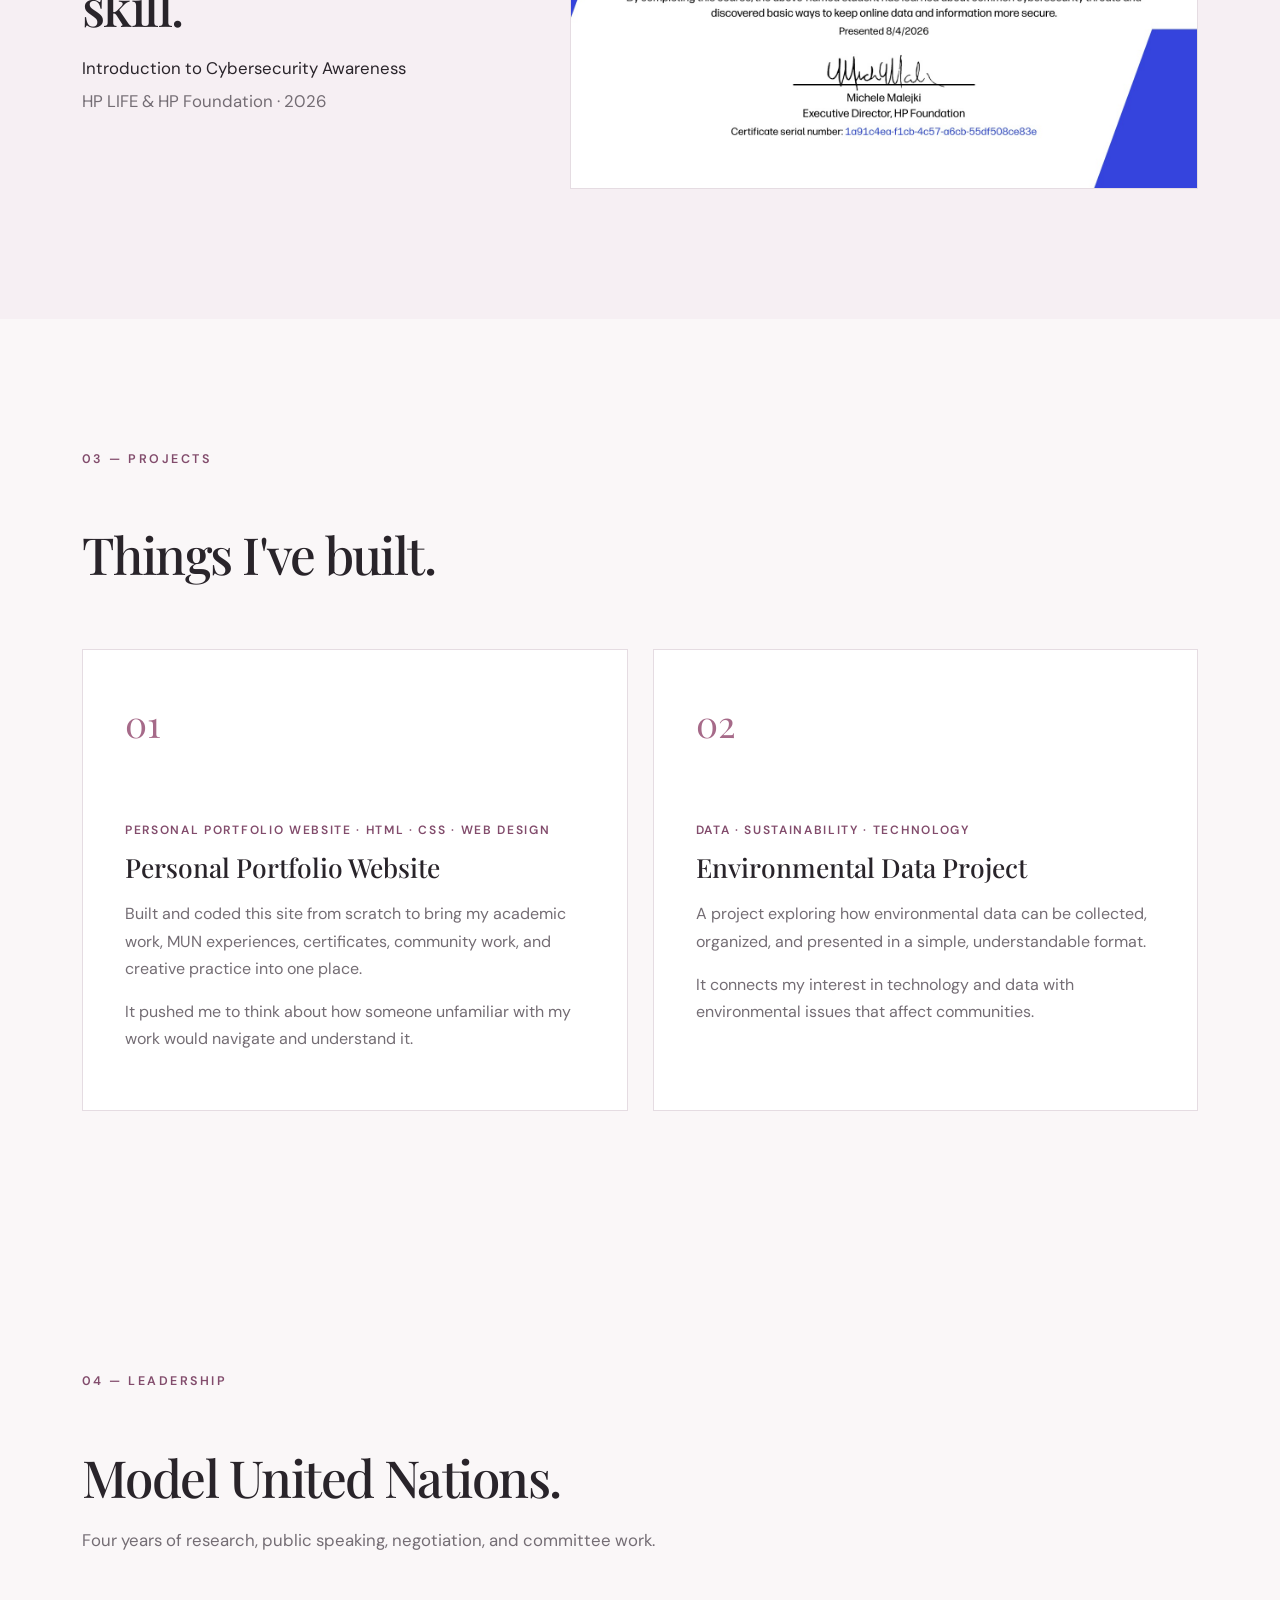
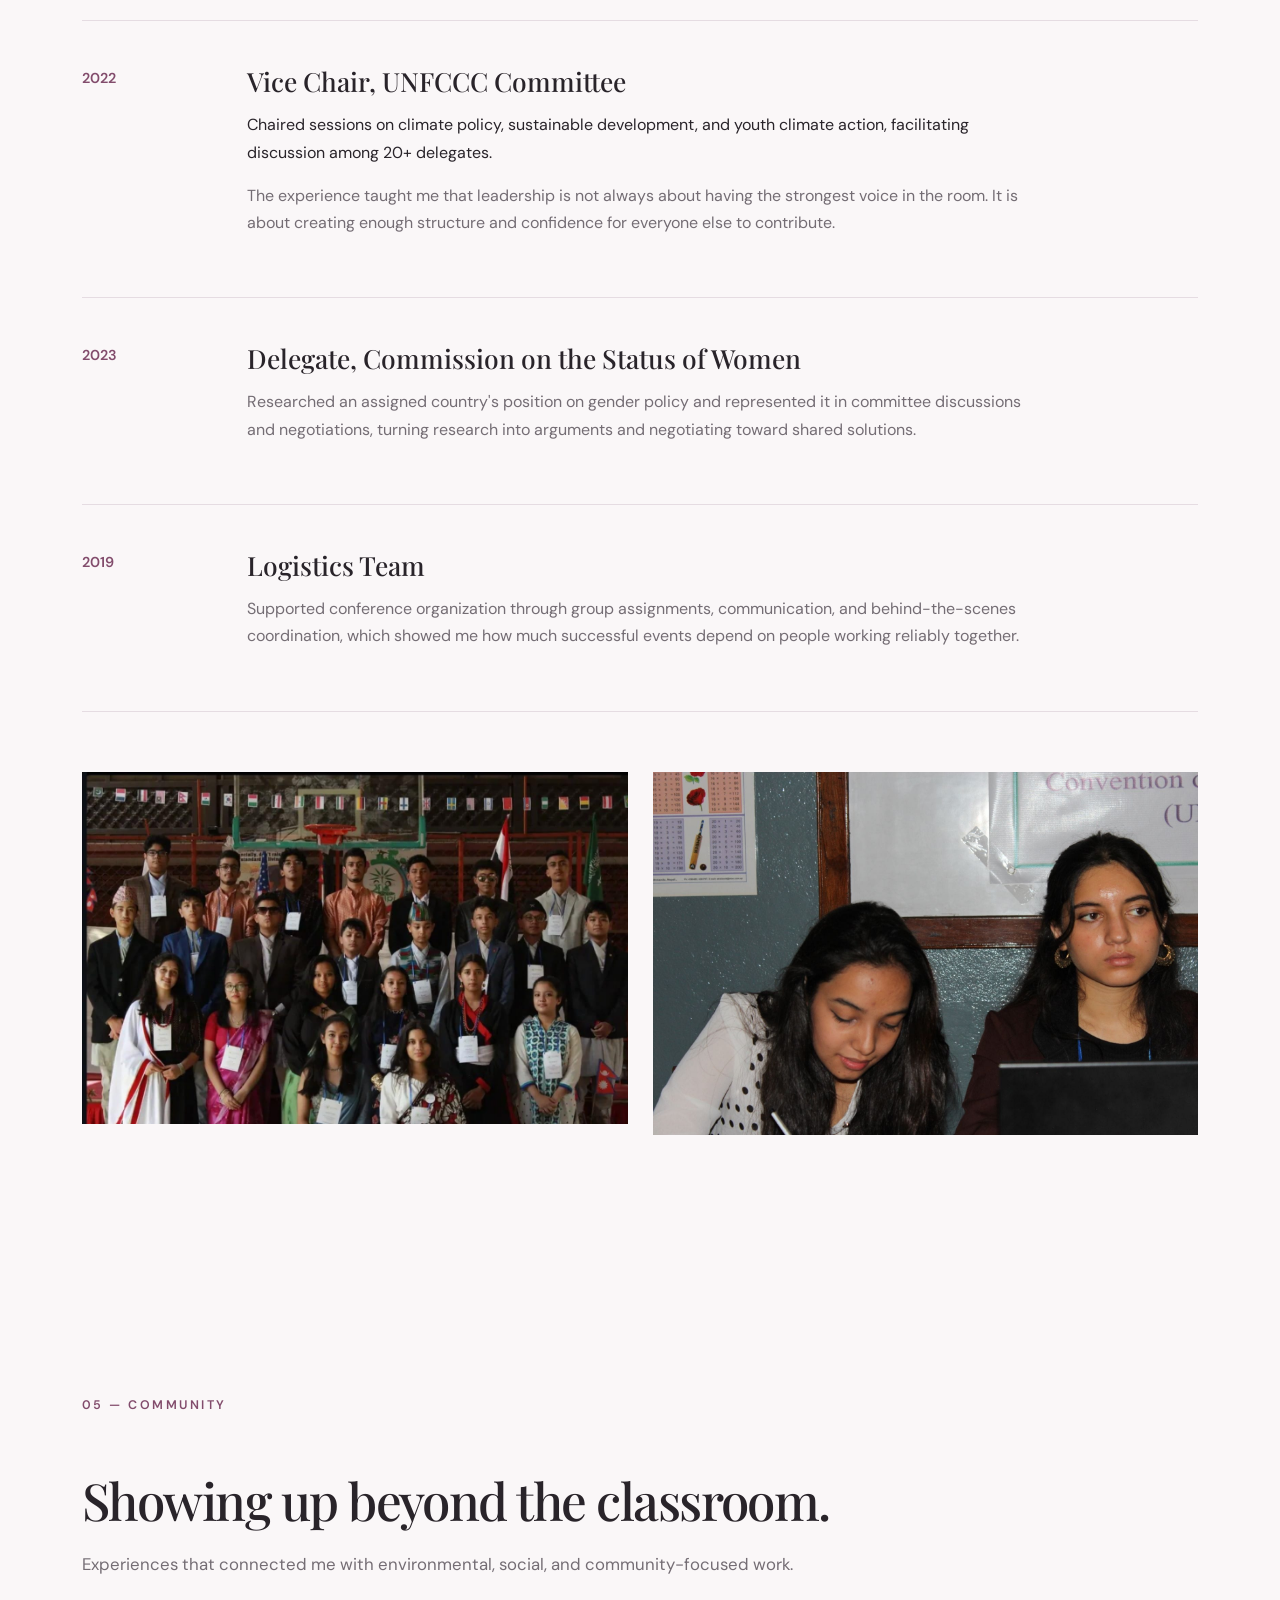
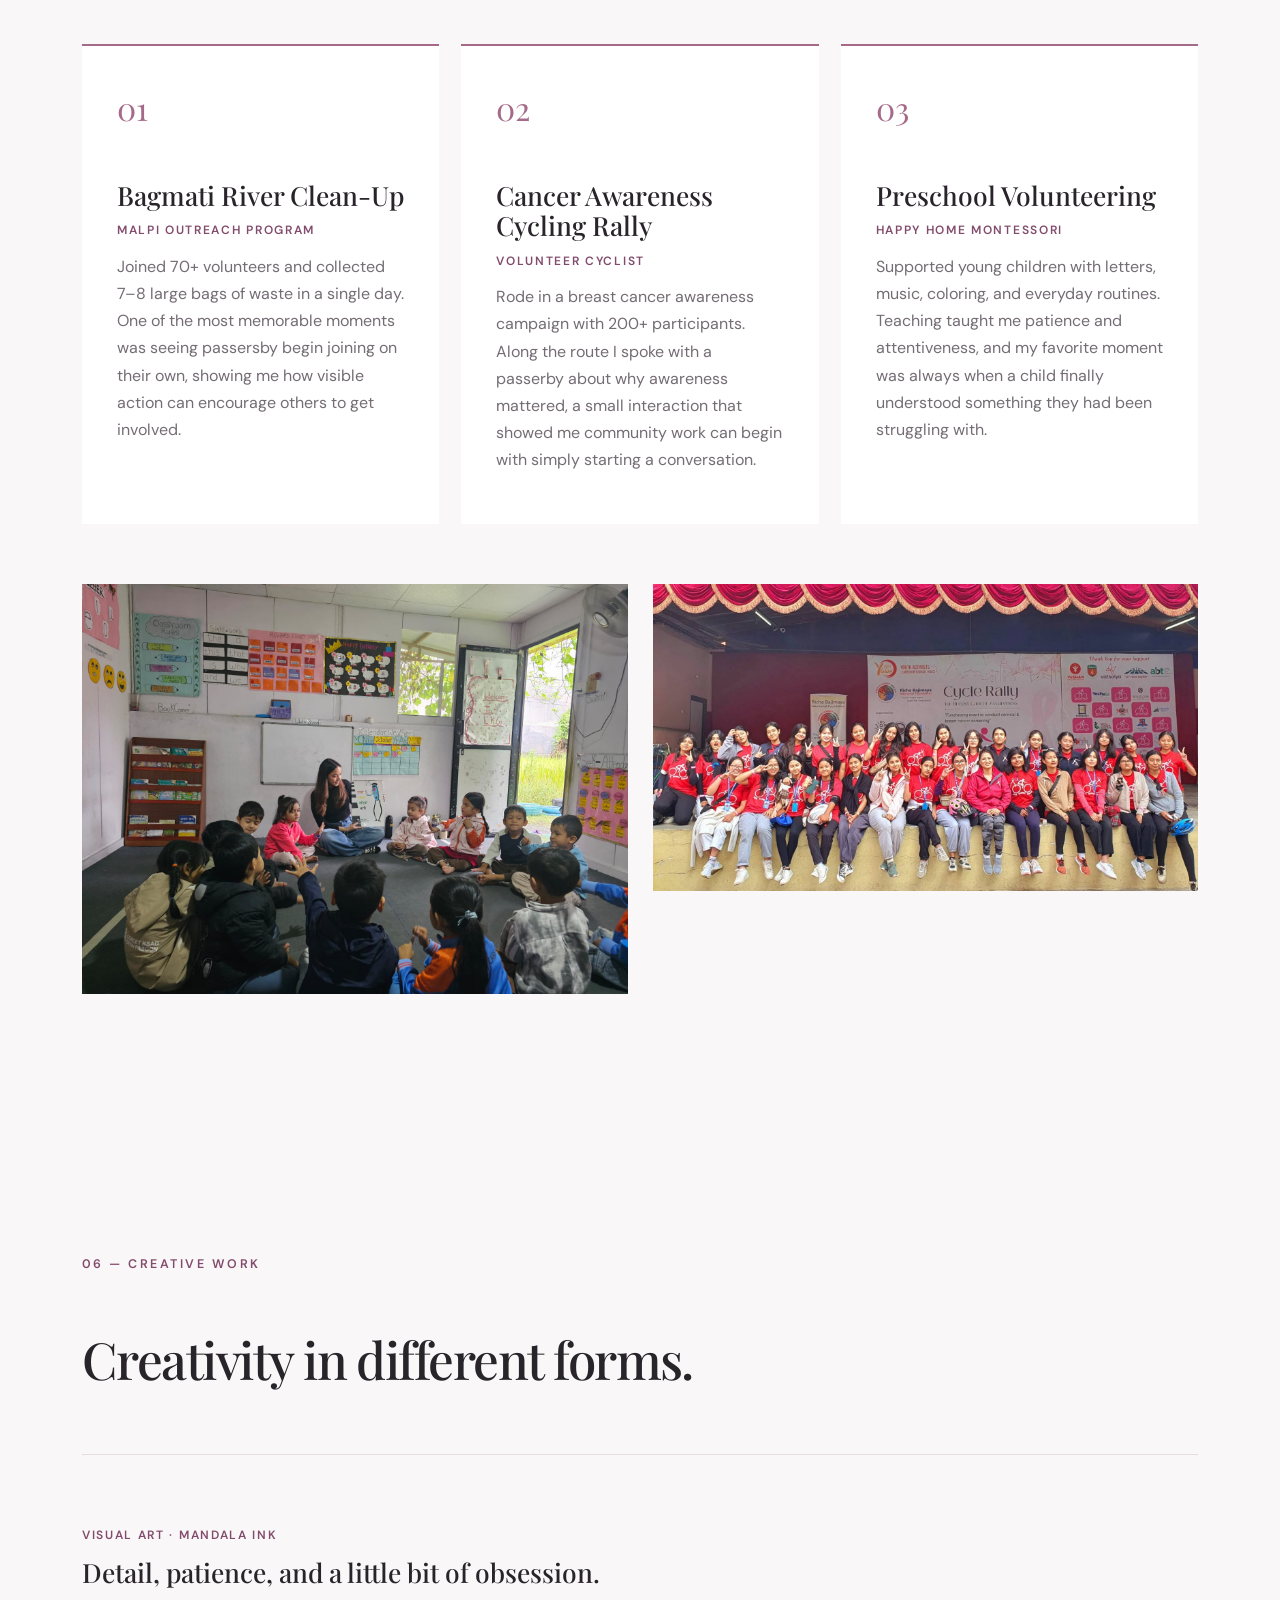
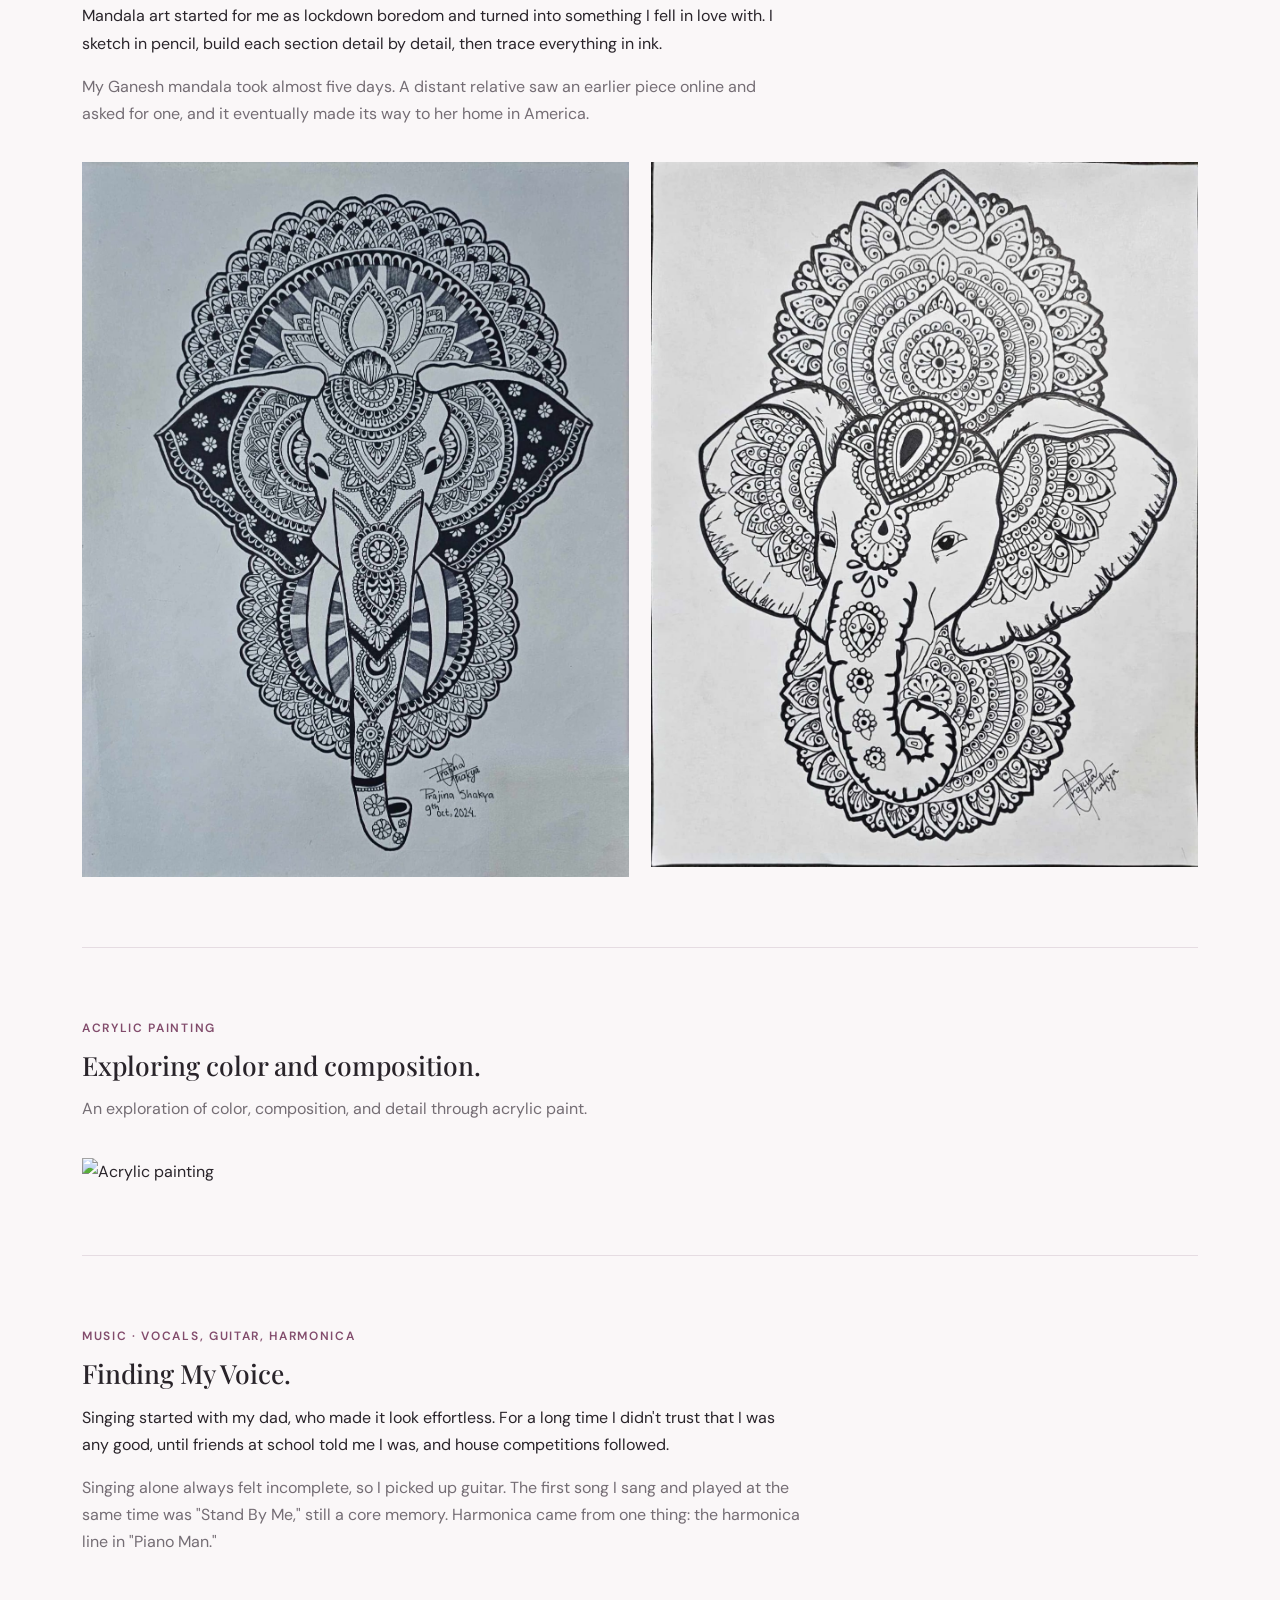
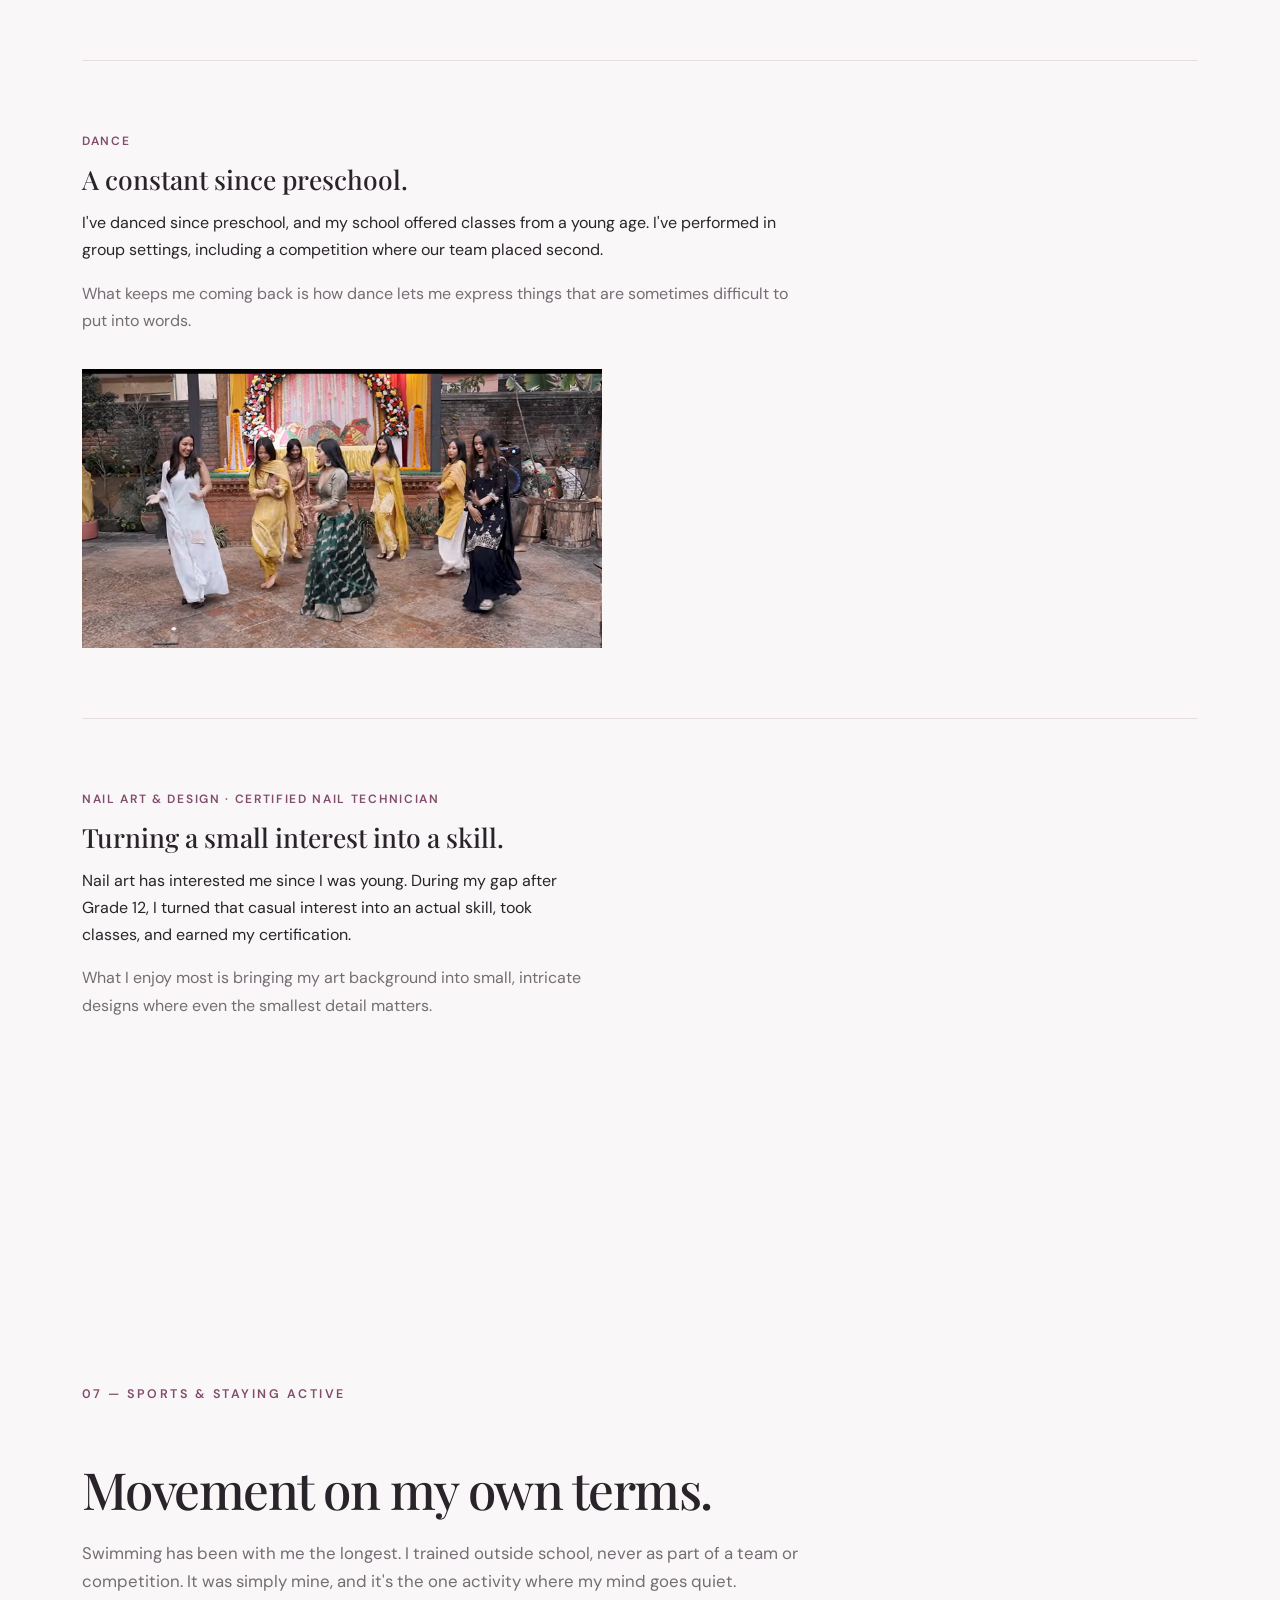
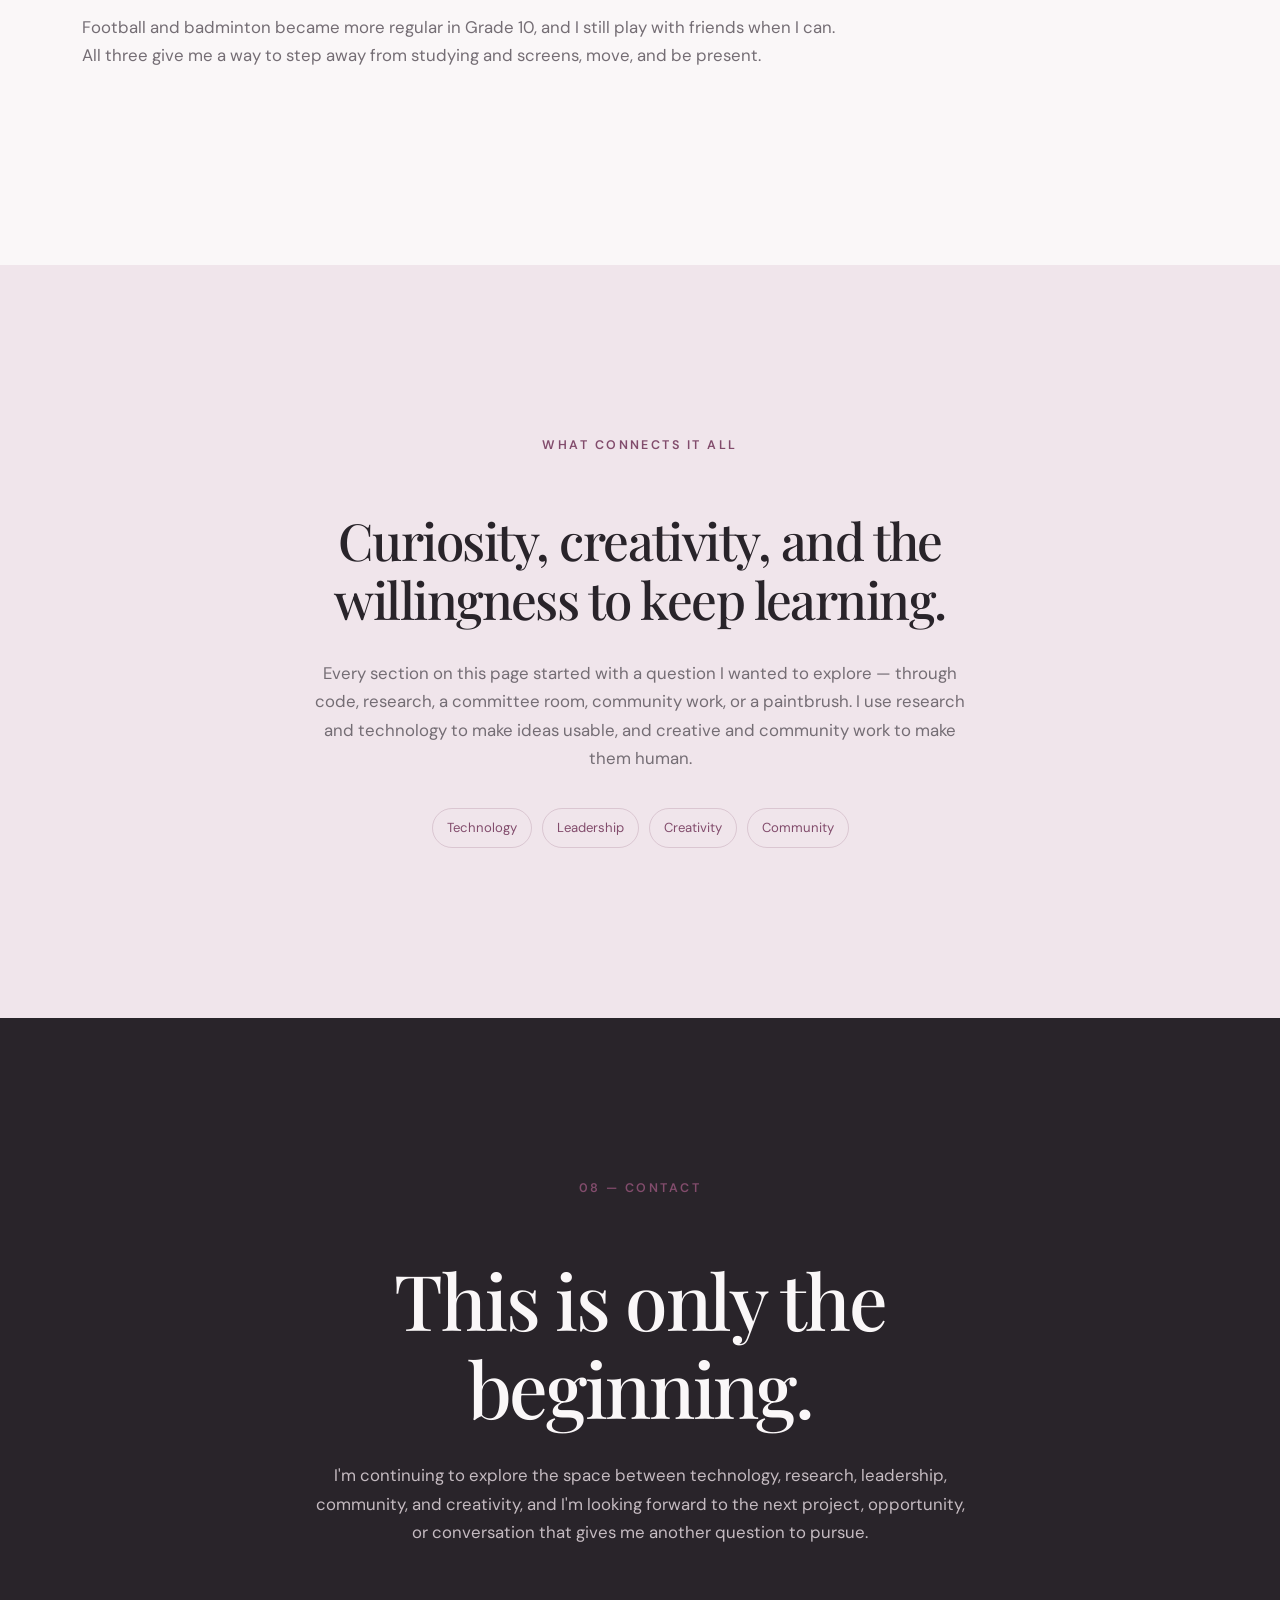
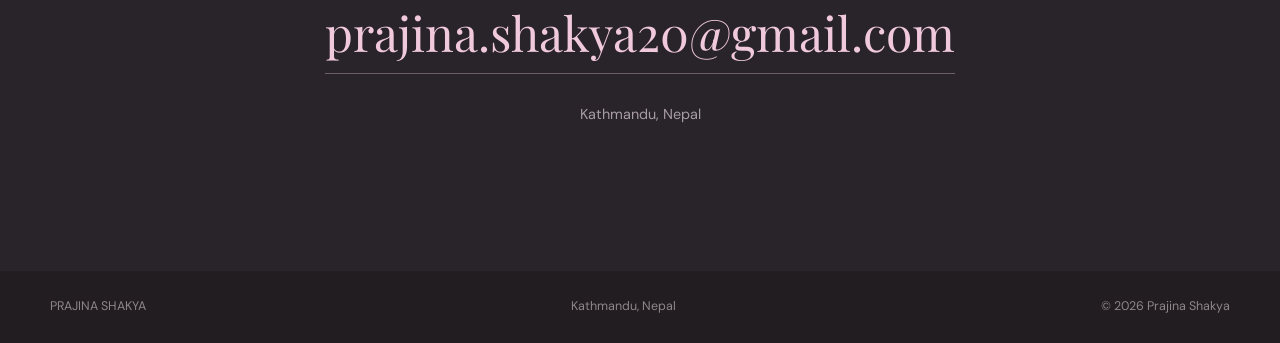
==== commit a5e5799f: "Update index.html" ====
--- a/index.html
+++ b/index.html
@@ -2,24 +2,188 @@
 <html lang="en">
 <head>
   <meta charset="UTF-8">
+
   <meta name="viewport" content="width=device-width, initial-scale=1.0">
 
-  <title>Prajina Shakya | Portfolio</title>
-
   <meta name="description" content="Portfolio of Prajina Shakya: Model UN leadership, community work, technology and data projects, and creative practice. Kathmandu, Nepal.">
+
   <meta property="og:title" content="Prajina Shakya | Portfolio">
   <meta property="og:description" content="Exploring ideas. Building things. Finding my path.">
   <meta property="og:image" content="https://zzzzina994.github.io/personal-portfolio1/prajina.about.jpeg">
 
+  <title>Prajina Shakya | Portfolio</title>
+
   <link rel="preconnect" href="https://fonts.googleapis.com">
   <link rel="preconnect" href="https://fonts.gstatic.com" crossorigin>
 
-  <link href="https://fonts.googleapis.com/css2?family=DM+Sans:wght@400;500;600&family=Playfair+Display:wght@400;500&display=swap" rel="stylesheet">
-
-  <link rel="stylesheet" href="style.css">
-
-  <!-- HERO RIBBON OVERRIDE -->
+  <link href="https://fonts.googleapis.com/css2?family=DM+Sans:wght@400;500;600&family=Playfair+Display:wght@400;500;600&display=swap" rel="stylesheet">
+
   <style>
+
+    :root {
+      --bg: #faf7f8;
+      --card: #ffffff;
+      --text: #29242a;
+      --muted: #746d74;
+      --line: #e5dce2;
+      --accent: #a66a89;
+      --accent-dark: #824c6c;
+      --soft-magenta: #f2e5ec;
+      --max-width: 1180px;
+    }
+
+    * {
+      box-sizing: border-box;
+    }
+
+    html {
+      scroll-behavior: smooth;
+    }
+
+    body {
+      margin: 0;
+      background: var(--bg);
+      color: var(--text);
+      font-family: "DM Sans", sans-serif;
+      line-height: 1.7;
+      overflow-x: hidden;
+    }
+
+    a {
+      color: inherit;
+      text-decoration: none;
+    }
+
+    img {
+      max-width: 100%;
+      display: block;
+    }
+
+    h1,
+    h2,
+    h3 {
+      margin-top: 0;
+      font-family: "Playfair Display", serif;
+      font-weight: 500;
+      line-height: 1.15;
+    }
+
+    h1 {
+      font-size: clamp(3.5rem, 7vw, 7rem);
+      letter-spacing: -0.04em;
+    }
+
+    h2 {
+      font-size: clamp(2.3rem, 4vw, 4.4rem);
+      letter-spacing: -0.03em;
+    }
+
+    h3 {
+      font-size: 1.65rem;
+    }
+
+    p {
+      margin-top: 0;
+    }
+
+    .muted {
+      color: var(--muted);
+    }
+
+
+    /* =========================
+       NAVIGATION
+    ========================= */
+
+    .site-header {
+      position: sticky;
+      top: 0;
+      z-index: 100;
+      background: rgba(250, 247, 248, 0.9);
+      border-bottom: 1px solid rgba(229, 220, 226, 0.8);
+      backdrop-filter: blur(12px);
+    }
+
+    .nav-container {
+      max-width: var(--max-width);
+      margin: auto;
+      padding: 18px 32px;
+      display: flex;
+      align-items: center;
+      justify-content: space-between;
+      gap: 30px;
+    }
+
+    .logo {
+      font-weight: 600;
+      letter-spacing: -0.02em;
+    }
+
+    .nav-links {
+      display: flex;
+      align-items: center;
+      gap: 22px;
+      flex-wrap: wrap;
+      justify-content: flex-end;
+    }
+
+    .nav-links a {
+      color: var(--muted);
+      font-size: 0.88rem;
+      transition: color 0.25s ease;
+    }
+
+    .nav-links a:hover {
+      color: var(--accent-dark);
+    }
+
+
+    /* =========================
+       HERO
+    ========================= */
+
+    .hero {
+      position: relative;
+      min-height: 86vh;
+      display: flex;
+      align-items: center;
+      overflow: hidden;
+    }
+
+    .hero-content {
+      position: relative;
+      z-index: 3;
+      width: min(var(--max-width), calc(100% - 64px));
+      margin: 0 auto;
+      padding: 110px 0 130px;
+    }
+
+    .hero h1 {
+      max-width: 900px;
+      margin-bottom: 26px;
+    }
+
+    .hero h1 em {
+      color: var(--accent);
+      font-style: normal;
+    }
+
+    .hero-location {
+      color: var(--muted);
+      margin-bottom: 22px;
+    }
+
+    .hero-description {
+      max-width: 610px;
+      color: var(--muted);
+      font-size: 1.08rem;
+    }
+
+
+    /* =========================
+       ONE SINGLE RIBBON
+    ========================= */
+
     .hero-ribbon {
       position: absolute;
       inset: 0;
@@ -31,24 +195,34 @@
     .hero-ribbon svg {
       width: 100%;
       height: 100%;
+      display: block;
       overflow: visible;
     }
 
-    .hero-ribbon .single-ribbon {
+    .ribbon-thick,
+    .ribbon-thin {
       fill: none;
-      stroke: #b887a5;
-      stroke-width: 3;
       stroke-linecap: round;
       stroke-linejoin: round;
-      stroke-dasharray: 1800;
-      stroke-dashoffset: 1800;
-      opacity: 0.7;
-      animation: singleRibbonDraw 9s ease-in-out infinite;
-    }
-
-    @keyframes singleRibbonDraw {
+      stroke-dasharray: 2400;
+      stroke-dashoffset: 2400;
+      animation: ribbonMove 9s ease-in-out infinite;
+    }
+
+    .ribbon-thick {
+      stroke: #f0e5eb;
+      stroke-width: 42;
+    }
+
+    .ribbon-thin {
+      stroke: #b77b9e;
+      stroke-width: 3;
+    }
+
+    @keyframes ribbonMove {
+
       0% {
-        stroke-dashoffset: 1800;
+        stroke-dashoffset: 2400;
       }
 
       45% {
@@ -60,66 +234,778 @@
       }
 
       100% {
-        stroke-dashoffset: -1800;
-      }
-    }
+        stroke-dashoffset: -2400;
+      }
+
+    }
+
+
+    /* =========================
+       HERO HIGHLIGHTS
+    ========================= */
+
+    .hero-highlights {
+      display: flex;
+      flex-wrap: wrap;
+      gap: 10px;
+      margin-top: 35px;
+    }
+
+    .hero-highlights span {
+      padding: 8px 14px;
+      border: 1px solid var(--line);
+      border-radius: 999px;
+      background: rgba(255, 255, 255, 0.72);
+      color: var(--accent-dark);
+      font-size: 0.82rem;
+    }
+
+
+    /* =========================
+       SECTIONS
+    ========================= */
+
+    .section {
+      position: relative;
+      max-width: var(--max-width);
+      margin: 0 auto;
+      padding: 130px 32px;
+    }
+
+    .section-soft {
+      max-width: none;
+      padding-left: max(32px, calc((100vw - var(--max-width)) / 2 + 32px));
+      padding-right: max(32px, calc((100vw - var(--max-width)) / 2 + 32px));
+      background: #f6eff3;
+    }
+
+    .section-number {
+      margin-bottom: 55px;
+      color: var(--accent-dark);
+      font-size: 0.78rem;
+      font-weight: 600;
+      letter-spacing: 0.2em;
+    }
+
+    .section-intro {
+      max-width: 760px;
+      margin-bottom: 65px;
+    }
+
+    .section-intro h2 {
+      margin-bottom: 20px;
+    }
+
+    .section-intro p {
+      color: var(--muted);
+      font-size: 1.05rem;
+    }
+
+
+    /* =========================
+       ABOUT
+    ========================= */
+
+    .about-grid {
+      display: grid;
+      grid-template-columns: 1.1fr 0.9fr;
+      gap: 90px;
+      align-items: center;
+    }
+
+    .about-text h2 {
+      max-width: 720px;
+    }
+
+    .about-text p {
+      max-width: 700px;
+      color: var(--muted);
+    }
+
+    .interest-list {
+      display: flex;
+      flex-wrap: wrap;
+      gap: 9px;
+      margin-top: 30px;
+    }
+
+    .interest-list span {
+      padding: 8px 13px;
+      border: 1px solid var(--line);
+      border-radius: 999px;
+      background: var(--card);
+      color: var(--muted);
+      font-size: 0.83rem;
+    }
+
+    .portrait {
+      width: 100%;
+      max-height: 600px;
+      object-fit: cover;
+      border: 1px solid var(--line);
+    }
+
+
+    /* =========================
+       ACADEMICS
+    ========================= */
+
+    .academic-grid {
+      display: grid;
+      grid-template-columns: 1fr 1fr;
+      gap: 100px;
+    }
+
+    .school-block {
+      max-width: 600px;
+    }
+
+    .school-block h3 {
+      margin-bottom: 8px;
+    }
+
+    .school-block p {
+      margin-bottom: 7px;
+      color: var(--muted);
+    }
+
+    .small-heading {
+      margin-bottom: 20px;
+      font-family: "DM Sans", sans-serif;
+      font-size: 0.8rem;
+      font-weight: 600;
+      color: var(--accent-dark);
+      letter-spacing: 0.17em;
+      text-transform: uppercase;
+    }
+
+    .skill-group {
+      margin-bottom: 25px;
+    }
+
+    .skill-group strong {
+      font-size: 0.92rem;
+    }
+
+    .skill-group p {
+      margin-top: 5px;
+      color: var(--muted);
+    }
+
+    .certification-heading {
+      margin-top: 50px;
+    }
+
+    .credential-list {
+      display: grid;
+      gap: 20px;
+    }
+
+    .credential {
+      padding-bottom: 20px;
+      border-bottom: 1px solid var(--line);
+      display: flex;
+      flex-direction: column;
+    }
+
+    .credential strong {
+      font-size: 0.95rem;
+    }
+
+    .credential span {
+      color: var(--muted);
+      font-size: 0.85rem;
+    }
+
+    .learning-heading {
+      margin-top: 45px;
+    }
+
+    .current-learning {
+      padding: 24px;
+      border: 1px solid var(--line);
+      background: rgba(255, 255, 255, 0.55);
+    }
+
+    .current-learning strong {
+      display: block;
+      margin-bottom: 3px;
+    }
+
+    .current-learning span {
+      color: var(--accent-dark);
+      font-size: 0.85rem;
+    }
+
+    .current-learning p {
+      margin: 12px 0 0;
+      color: var(--muted);
+      font-size: 0.9rem;
+    }
+
+    .featured-credential {
+      margin-top: 110px;
+      display: grid;
+      grid-template-columns: 0.8fr 1.2fr;
+      gap: 70px;
+      align-items: center;
+    }
+
+    .featured-copy h2 {
+      margin-bottom: 18px;
+    }
+
+    .featured-copy > p:not(.eyebrow) {
+      margin-bottom: 5px;
+      font-size: 1.05rem;
+    }
+
+    .certificate-image {
+      width: 100%;
+      background: var(--card);
+      border: 1px solid var(--line);
+    }
+
+
+    /* =========================
+       PROJECTS
+    ========================= */
+
+    .project-grid {
+      display: grid;
+      grid-template-columns: repeat(2, 1fr);
+      gap: 25px;
+    }
+
+    .project-card {
+      position: relative;
+      min-height: 400px;
+      padding: 42px;
+      border: 1px solid var(--line);
+      background: var(--card);
+      transition:
+        transform 0.3s ease,
+        border-color 0.3s ease;
+    }
+
+    .project-card:hover {
+      transform: translateY(-5px);
+      border-color: #d3bdca;
+    }
+
+    .project-number {
+      margin-bottom: 65px;
+      color: var(--accent);
+      font-family: "Playfair Display", serif;
+      font-size: 2.3rem;
+    }
+
+    .card-category {
+      margin-bottom: 12px;
+      color: var(--accent-dark);
+      font-size: 0.75rem;
+      font-weight: 600;
+      letter-spacing: 0.14em;
+    }
+
+    .project-card h3 {
+      margin-bottom: 18px;
+    }
+
+    .project-card p:not(.card-category) {
+      color: var(--muted);
+    }
+
+    .project-focus {
+      margin-top: 30px;
+      color: var(--accent-dark);
+      font-size: 0.85rem;
+    }
+
+
+    /* =========================
+       LEADERSHIP
+    ========================= */
+
+    .timeline {
+      border-top: 1px solid var(--line);
+    }
+
+    .timeline-item {
+      display: grid;
+      grid-template-columns: 120px 1fr;
+      gap: 45px;
+      padding: 45px 0;
+      border-bottom: 1px solid var(--line);
+    }
+
+    .timeline-year {
+      color: var(--accent-dark);
+      font-size: 0.9rem;
+      font-weight: 600;
+    }
+
+    .timeline-content {
+      max-width: 780px;
+    }
+
+    .timeline-content h3 {
+      margin-bottom: 15px;
+    }
+
+    .timeline-content p:last-child {
+      color: var(--muted);
+    }
+
+    .image-row {
+      margin-top: 60px;
+      display: grid;
+      grid-template-columns: repeat(2, 1fr);
+      gap: 25px;
+    }
+
+    .image-row img {
+      width: 100%;
+    }
+
+
+    /* =========================
+       COMMUNITY
+    ========================= */
+
+    .community-grid {
+      display: grid;
+      grid-template-columns: repeat(3, 1fr);
+      gap: 22px;
+    }
+
+    .community-card {
+      padding: 35px;
+      border-top: 2px solid var(--accent);
+      background: var(--card);
+    }
+
+    .community-number {
+      display: block;
+      margin-bottom: 45px;
+      color: var(--accent);
+      font-family: "Playfair Display", serif;
+      font-size: 2rem;
+    }
+
+    .community-card h3 {
+      margin-bottom: 10px;
+    }
+
+    .community-card p:last-child {
+      color: var(--muted);
+    }
+
+    .community-images {
+      margin-top: 50px;
+    }
+
+
+    /* =========================
+       CREATIVE
+    ========================= */
+
+    .creative-block {
+      padding: 70px 0;
+      border-top: 1px solid var(--line);
+    }
+
+    .creative-heading {
+      max-width: 720px;
+      margin-bottom: 35px;
+    }
+
+    .creative-heading h3 {
+      margin-bottom: 15px;
+    }
+
+    .creative-heading > p:last-child {
+      color: var(--muted);
+    }
+
+    .creative-images {
+      display: grid;
+      grid-template-columns: repeat(2, 1fr);
+      gap: 22px;
+    }
+
+    .creative-images img {
+      width: 100%;
+    }
+
+    .nail-content {
+      max-width: 500px;
+    }
+
+    .dance-photo {
+      max-width: 520px;
+    }
+
+
+    /* =========================
+       CLOSING
+    ========================= */
+
+    .closing-section {
+      position: relative;
+      overflow: hidden;
+      padding: 170px 32px;
+      background: #f0e5eb;
+    }
+
+    .closing-content {
+      position: relative;
+      z-index: 2;
+      max-width: 760px;
+      margin: auto;
+      text-align: center;
+    }
+
+    .closing-content h2 {
+      margin-bottom: 30px;
+    }
+
+    .closing-content > p:not(.eyebrow) {
+      max-width: 650px;
+      margin: 0 auto;
+      color: var(--muted);
+      font-size: 1.05rem;
+    }
+
+    .closing-tags {
+      margin-top: 35px;
+      display: flex;
+      justify-content: center;
+      flex-wrap: wrap;
+      gap: 10px;
+    }
+
+    .closing-tags span {
+      padding: 8px 14px;
+      border: 1px solid rgba(130, 76, 108, 0.2);
+      border-radius: 999px;
+      color: var(--accent-dark);
+      font-size: 0.82rem;
+    }
+
+
+    /* =========================
+       CONTACT
+    ========================= */
+
+    .contact-section {
+      padding: 160px 32px 130px;
+      background: var(--text);
+      color: #faf7f8;
+      max-width: none;
+    }
+
+    .contact-inner {
+      max-width: 800px;
+      margin: auto;
+      text-align: center;
+    }
+
+    .contact-inner h2 {
+      margin-bottom: 30px;
+      font-size: clamp(3rem, 6vw, 5.5rem);
+    }
+
+    .contact-inner > p:not(.contact-location) {
+      max-width: 650px;
+      margin: 0 auto;
+      color: #c5bbc1;
+      font-size: 1.05rem;
+    }
+
+    .email-link {
+      display: inline-block;
+      margin-top: 45px;
+      color: #f1c9dc;
+      font-family: "Playfair Display", serif;
+      font-size: clamp(1.7rem, 4vw, 3rem);
+      border-bottom: 1px solid rgba(241, 201, 220, 0.35);
+      transition:
+        color 0.25s ease,
+        border-color 0.25s ease;
+    }
+
+    .email-link:hover {
+      color: #ffffff;
+      border-color: #ffffff;
+    }
+
+    .contact-location {
+      margin-top: 28px !important;
+      color: #a99da5 !important;
+      font-size: 0.9rem !important;
+    }
+
+
+    /* =========================
+       FOOTER
+    ========================= */
+
+    .site-footer {
+      width: 100%;
+      padding: 25px 32px;
+      background: #211d21;
+      color: #8f858c;
+      font-size: 0.78rem;
+    }
+
+    .footer-inner {
+      max-width: var(--max-width);
+      margin: 0 auto;
+      display: flex;
+      justify-content: space-between;
+      align-items: center;
+      gap: 20px;
+    }
+
+    .footer-inner p {
+      margin: 0;
+    }
+
+
+    /* =========================
+       TABLET
+    ========================= */
+
+    @media (max-width: 900px) {
+
+      .nav-container {
+        align-items: flex-start;
+        flex-direction: column;
+      }
+
+      .nav-links {
+        justify-content: flex-start;
+      }
+
+      .about-grid,
+      .academic-grid,
+      .featured-credential {
+        grid-template-columns: 1fr;
+        gap: 55px;
+      }
+
+      .project-grid,
+      .community-grid {
+        grid-template-columns: 1fr;
+      }
+
+      .hero {
+        min-height: 78vh;
+      }
+
+      .hero-content {
+        padding-top: 90px;
+        padding-bottom: 100px;
+      }
+
+    }
+
+
+    /* =========================
+       MOBILE
+    ========================= */
+
+    @media (max-width: 620px) {
+
+      .nav-container {
+        padding: 16px 20px;
+      }
+
+      .nav-links {
+        gap: 12px 16px;
+      }
+
+      .nav-links a {
+        font-size: 0.78rem;
+      }
+
+      .section {
+        padding: 90px 20px;
+      }
+
+      .section-soft {
+        padding-left: 20px;
+        padding-right: 20px;
+      }
+
+      .hero-content {
+        width: calc(100% - 40px);
+        padding: 90px 0;
+      }
+
+      h1 {
+        font-size: clamp(3rem, 15vw, 5rem);
+      }
+
+      .hero-highlights {
+        gap: 7px;
+      }
+
+      .hero-highlights span {
+        font-size: 0.76rem;
+      }
+
+      .project-card {
+        min-height: auto;
+        padding: 30px;
+      }
+
+      .timeline-item {
+        grid-template-columns: 1fr;
+        gap: 10px;
+      }
+
+      .image-row,
+      .creative-images {
+        grid-template-columns: 1fr;
+      }
+
+      .community-card {
+        padding: 30px;
+      }
+
+      .closing-section {
+        padding: 110px 20px;
+      }
+
+      .contact-section {
+        padding: 110px 20px;
+      }
+
+      .email-link {
+        font-size: 1.6rem;
+        overflow-wrap: anywhere;
+      }
+
+      .site-footer {
+        padding: 25px 20px;
+      }
+
+      .footer-inner {
+        flex-direction: column;
+        align-items: flex-start;
+      }
+
+      .ribbon-thick {
+        stroke-width: 30;
+      }
+
+      .ribbon-thin {
+        stroke-width: 2.5;
+      }
+
+    }
+
+
+    /* =========================
+       REDUCED MOTION
+    ========================= */
 
     @media (prefers-reduced-motion: reduce) {
-      .hero-ribbon .single-ribbon {
+
+      html {
+        scroll-behavior: auto;
+      }
+
+      .ribbon-thick,
+      .ribbon-thin {
         animation: none;
         stroke-dashoffset: 0;
       }
-    }
+
+      .project-card {
+        transition: none;
+      }
+
+    }
+
   </style>
 </head>
 
+
 <body>
+
 
   <!-- =========================
        NAVIGATION
-  ========================== -->
+  ========================= -->
 
   <header class="site-header">
+
     <div class="nav-container">
 
-      <a href="#top" class="logo">Prajina Shakya</a>
+      <a href="#top" class="logo">
+        Prajina Shakya
+      </a>
 
       <nav class="nav-links">
+
         <a href="#about">About</a>
+
         <a href="#academics">Academics</a>
+
         <a href="#projects">Projects</a>
+
         <a href="#leadership">Leadership</a>
+
         <a href="#community">Community</a>
+
         <a href="#creative">Creative</a>
+
         <a href="#sports">Sports</a>
+
         <a href="#contact">Contact</a>
+
       </nav>
 
     </div>
+
   </header>
 
 
   <main id="top">
+
 
     <!-- =========================
          HERO
-    ========================== -->
+    ========================= -->
 
     <section class="hero">
 
+      <!-- ONE RIBBON: THICK + THIN ON SAME PATH -->
+
       <div class="hero-ribbon" aria-hidden="true">
 
-        <svg viewBox="0 0 1600 700" preserveAspectRatio="none">
-
-          <!-- ONE continuous ribbon -->
+        <svg viewBox="0 0 1600 800" preserveAspectRatio="none">
+
           <path
-            class="single-ribbon"
-            d="M -40 590
-               C 170 520, 310 650, 470 560
-               C 620 475, 650 180, 820 245
-               C 980 305, 930 610, 1100 615
-               C 1240 620, 1320 385, 1650 300">
-          </path>
+            class="ribbon-thick"
+            d="M -80 650
+               C 180 570, 330 760, 540 520
+               C 690 350, 700 190, 850 300
+               C 1030 430, 1010 690, 1190 590
+               C 1330 510, 1420 360, 1680 300"
+          ></path>
+
+          <path
+            class="ribbon-thin"
+            d="M -80 650
+               C 180 570, 330 760, 540 520
+               C 690 350, 700 190, 850 300
+               C 1030 430, 1010 690, 1190 590
+               C 1330 510, 1420 360, 1680 300"
+          ></path>
 
         </svg>
 
@@ -128,46 +1014,65 @@
 
       <div class="hero-content">
 
-        <div class="eyebrow">PRAJINA SHAKYA</div>
-
         <h1>
+
           Exploring ideas.<br>
+
           Building things.<br>
+
           <em>Finding my path.</em>
+
         </h1>
+
 
         <p class="hero-location">
           Kathmandu, Nepal
         </p>
 
+
         <p class="hero-description">
-          I turn ideas into things people can use: a working website,
-          a committee resolution, or a project that makes a problem easier
-          to understand. Technology gives me the tools; research, community
-          work, and creativity teach me who they're actually for.
+
+          I turn ideas into things people can use: a working website, a committee resolution, or a project that makes a problem easier to understand. Technology gives me the tools; research, community work, and creativity teach me who they're actually for.
+
         </p>
 
+
         <div class="hero-highlights">
-          <span>Vice Chair · UNFCCC</span>
-          <span>River Clean-Up · 70+ Volunteers</span>
-          <span>Cybersecurity Awareness Certificate</span>
-          <span>Python · SQL · Web Development</span>
+
+          <span>
+            Vice Chair · UNFCCC
+          </span>
+
+          <span>
+            River Clean-Up · 70+ Volunteers
+          </span>
+
+          <span>
+            Cybersecurity Awareness Certificate
+          </span>
+
+          <span>
+            Python · SQL · Web Development
+          </span>
+
         </div>
 
       </div>
 
     </section>
+
 
 
     <!-- =========================
          ABOUT
-    ========================== -->
+    ========================= -->
 
     <section class="section" id="about">
 
       <div class="section-number">
         01 — ABOUT
       </div>
+
 
       <div class="about-grid">
 
@@ -178,32 +1083,39 @@
           </h2>
 
           <p>
-            I like working across disciplines: technology, research,
-            presentations, art, music, and community projects. I'm drawn
-            to questions that don't have just one way of being answered.
-          </p>
-
-          <p>
-            That's why a data project and a mandala drawing can live on the
-            same page. Both start with curiosity and end with something
-            I can share with someone else.
-          </p>
+            I like working across disciplines: technology, research, presentations, art, music, and community projects. I'm drawn to questions that don't have just one way of being answered.
+          </p>
+
+          <p>
+            That's why a data project and a mandala drawing can live on the same page. Both start with curiosity and end with something I can share with someone else.
+          </p>
+
 
           <div class="interest-list">
+
             <span>Technology</span>
+
             <span>Business</span>
+
             <span>Data &amp; AI</span>
+
             <span>Cybersecurity</span>
+
             <span>Sustainability</span>
+
           </div>
 
         </div>
 
-        <div class="portrait-placeholder">
+
+        <div>
+
           <img
             src="prajina.about.jpeg"
             alt="Prajina Shakya"
+            class="portrait"
           >
+
         </div>
 
       </div>
@@ -211,9 +1123,10 @@
     </section>
 
 
+
     <!-- =========================
-         ACADEMICS
-    ========================== -->
+         ACADEMICS & SKILLS
+    ========================= -->
 
     <section class="section section-soft" id="academics">
 
@@ -221,33 +1134,30 @@
         02 — ACADEMICS &amp; SKILLS
       </div>
 
+
       <div class="section-intro">
 
         <h2>
-          Academic foundation
+          Academic foundation and the skills I'm building.
         </h2>
 
-        <p>
-          A management background with a strong interest in computer science,
-          technology, data, and problem-solving.
-        </p>
-
       </div>
 
 
       <div class="academic-grid">
 
+
         <div class="school-block">
 
+          <div class="small-heading">
+            Academic Foundation
+          </div>
+
           <h3>
-            St. Mary's Higher Secondary School
+            St. Mary's Higher Secondary School, Jawalakhel, Lalitpur, Nepal
           </h3>
 
           <p>
-            Jawalakhel, Lalitpur, Nepal
-          </p>
-
-          <p>
             Grade 12 · Class of 2026
           </p>
 
@@ -256,137 +1166,150 @@
           </p>
 
           <p>
-            Coursework included computer applications, programming,
-            databases, problem-solving, and management.
-          </p>
-
-        </div>
-
-
-        <div>
-
-          <div class="small-heading">
+            Coursework included computer applications, programming, databases, problem-solving, and management.
+          </p>
+
+
+          <div class="small-heading certification-heading">
             Skills
           </div>
 
+
           <div class="skill-group">
-            <strong>Technical</strong>
+
+            <strong>
+              Technical
+            </strong>
+
             <p>
               HTML · CSS · Python · SQL · Web Development
             </p>
+
           </div>
 
+
           <div class="skill-group">
-            <strong>Academic</strong>
+
+            <strong>
+              Academic
+            </strong>
+
             <p>
               Research · Logical Problem-Solving · Data Analysis
             </p>
+
           </div>
 
+
           <div class="skill-group">
-            <strong>Leadership</strong>
+
+            <strong>
+              Leadership
+            </strong>
+
             <p>
               Public Speaking · Presentation · Facilitation · Team Coordination · Collaboration
             </p>
+
           </div>
 
         </div>
 
-      </div>
-
-
-      <!-- CERTIFICATIONS -->
-
-      <div class="certification-heading">
-
-        <div class="small-heading">
-          Certifications
-        </div>
-
-        <div class="credential-list">
-
-          <div class="credential">
+
+
+        <div>
+
+          <div class="small-heading">
+            Certifications
+          </div>
+
+
+          <div class="credential-list">
+
+            <div class="credential">
+
+              <strong>
+                Introduction to Cybersecurity Awareness
+              </strong>
+
+              <span>
+                HP LIFE &amp; HP Foundation · 2026
+              </span>
+
+            </div>
+
+
+            <div class="credential">
+
+              <strong>
+                Professional Networking for Career Growth
+              </strong>
+
+              <span>
+                HP LIFE &amp; HP Foundation · 2026
+              </span>
+
+            </div>
+
+          </div>
+
+
+          <div class="small-heading learning-heading">
+            Current Learning
+          </div>
+
+
+          <div class="current-learning">
+
             <strong>
-              Introduction to Cybersecurity Awareness
+              AI Learning Program
             </strong>
 
             <span>
-              HP LIFE &amp; HP Foundation · 2026
+              American Spaces Nepal · 2026
             </span>
+
+            <p>
+              Exploring how artificial intelligence can be applied to real-world ideas and problems.
+            </p>
+
           </div>
 
-          <div class="credential">
-            <strong>
-              Professional Networking for Career Growth
-            </strong>
-
-            <span>
-              HP LIFE &amp; HP Foundation · 2026
-            </span>
+        </div>
+
+      </div>
+
+
+
+      <div class="featured-credential">
+
+        <div class="featured-copy">
+
+          <div class="small-heading">
+            Featured Credential
           </div>
 
-        </div>
-
-      </div>
-
-
-      <!-- CURRENT LEARNING -->
-
-      <div class="learning-heading">
-
-        <div class="small-heading">
-          Current Learning
-        </div>
-
-        <div class="current-learning">
-
-          <strong>
-            AI Learning Program
-          </strong>
-
-          <span>
-            American Spaces Nepal · 2026
-          </span>
-
-          <p>
-            Exploring how artificial intelligence can be applied to
-            real-world ideas and problems.
-          </p>
-
-        </div>
-
-      </div>
-
-
-      <!-- FEATURED CERTIFICATE -->
-
-      <div class="featured-credential">
-
-        <div class="featured-copy">
-
-          <div class="eyebrow">
-            FEATURED CREDENTIAL
-          </div>
-
           <h2>
+            Turning an interest into a certified skill.
+          </h2>
+
+          <p>
             Introduction to Cybersecurity Awareness
-          </h2>
-
-          <p>
-            HP LIFE &amp; HP Foundation
           </p>
 
           <p class="muted">
-            2026
-          </p>
-
-        </div>
-
-        <div class="certificate-placeholder">
+            HP LIFE &amp; HP Foundation · 2026
+          </p>
+
+        </div>
+
+
+        <div>
 
           <img
             src="certifi%20ate.jpeg"
             alt="HP LIFE Introduction to Cybersecurity Awareness certificate"
+            class="certificate-image"
             loading="lazy"
           >
 
@@ -397,9 +1320,10 @@
     </section>
 
 
+
     <!-- =========================
          PROJECTS
-    ========================== -->
+    ========================= -->
 
     <section class="section" id="projects">
 
@@ -407,21 +1331,18 @@
         03 — PROJECTS
       </div>
 
+
       <div class="section-intro">
 
         <h2>
-          Things I've built
+          Things I've built.
         </h2>
 
-        <p>
-          Projects where I turned an idea into something concrete,
-          from a website to an exploration of environmental data.
-        </p>
-
       </div>
 
 
       <div class="project-grid">
+
 
         <article class="project-card">
 
@@ -438,13 +1359,15 @@
           </h3>
 
           <p>
-            Built and coded this site from scratch to bring my academic work,
-            MUN experiences, certificates, community work, and creative
-            practice into one place. It pushed me to think about how someone
-            unfamiliar with my work would navigate and understand it.
+            Built and coded this site from scratch to bring my academic work, MUN experiences, certificates, community work, and creative practice into one place.
+          </p>
+
+          <p>
+            It pushed me to think about how someone unfamiliar with my work would navigate and understand it.
           </p>
 
         </article>
+
 
 
         <article class="project-card">
@@ -462,10 +1385,11 @@
           </h3>
 
           <p>
-            A project exploring how environmental data can be collected,
-            organized, and presented in a simple, understandable format.
-            It connects my interest in technology and data with environmental
-            issues that affect communities.
+            A project exploring how environmental data can be collected, organized, and presented in a simple, understandable format.
+          </p>
+
+          <p>
+            It connects my interest in technology and data with environmental issues that affect communities.
           </p>
 
         </article>
@@ -473,33 +1397,35 @@
       </div>
 
     </section>
+
 
 
     <!-- =========================
          LEADERSHIP
-    ========================== -->
-
-    <section class="section section-soft" id="leadership">
+    ========================= -->
+
+    <section class="section" id="leadership">
 
       <div class="section-number">
         04 — LEADERSHIP
       </div>
 
+
       <div class="section-intro">
 
         <h2>
-          Model United Nations
+          Model United Nations.
         </h2>
 
         <p>
-          Four years of research, public speaking, negotiation,
-          and committee work.
+          Four years of research, public speaking, negotiation, and committee work.
         </p>
 
       </div>
 
 
       <div class="timeline">
+
 
         <div class="timeline-item">
 
@@ -514,20 +1440,17 @@
             </h3>
 
             <p>
-              Chaired sessions on climate policy, sustainable development,
-              and youth climate action, facilitating discussion among
-              20+ delegates.
+              Chaired sessions on climate policy, sustainable development, and youth climate action, facilitating discussion among 20+ delegates.
             </p>
 
             <p>
-              The experience taught me that leadership is not always about
-              having the strongest voice in the room. It is about creating
-              enough structure and confidence for everyone else to contribute.
+              The experience taught me that leadership is not always about having the strongest voice in the room. It is about creating enough structure and confidence for everyone else to contribute.
             </p>
 
           </div>
 
         </div>
+
 
 
         <div class="timeline-item">
@@ -543,15 +1466,13 @@
             </h3>
 
             <p>
-              Researched an assigned country's position on gender policy
-              and represented it in committee discussions and negotiations,
-              turning research into arguments and negotiating toward
-              shared solutions.
+              Researched an assigned country's position on gender policy and represented it in committee discussions and negotiations, turning research into arguments and negotiating toward shared solutions.
             </p>
 
           </div>
 
         </div>
+
 
 
         <div class="timeline-item">
@@ -567,10 +1488,7 @@
             </h3>
 
             <p>
-              Supported conference organization through group assignments,
-              communication, and behind-the-scenes coordination, which showed
-              me how much successful events depend on people working
-              reliably together.
+              Supported conference organization through group assignments, communication, and behind-the-scenes coordination, which showed me how much successful events depend on people working reliably together.
             </p>
 
           </div>
@@ -584,7 +1502,7 @@
 
         <img
           src="mun121.jpeg"
-          alt="Model United Nations"
+          alt="Model United Nations conference"
           loading="lazy"
         >
 
@@ -599,9 +1517,10 @@
     </section>
 
 
+
     <!-- =========================
          COMMUNITY
-    ========================== -->
+    ========================= -->
 
     <section class="section" id="community">
 
@@ -609,21 +1528,22 @@
         05 — COMMUNITY
       </div>
 
+
       <div class="section-intro">
 
         <h2>
-          Showing up beyond the classroom
+          Showing up beyond the classroom.
         </h2>
 
         <p>
-          Experiences that connected me with environmental, social,
-          and community-focused work.
+          Experiences that connected me with environmental, social, and community-focused work.
         </p>
 
       </div>
 
 
       <div class="community-grid">
+
 
         <article class="community-card">
 
@@ -640,13 +1560,11 @@
           </p>
 
           <p>
-            Joined 70+ volunteers and collected 7–8 large bags of waste
-            in a single day. One of the most memorable moments was seeing
-            passersby begin joining on their own, showing me how visible
-            action can encourage others to get involved.
+            Joined 70+ volunteers and collected 7–8 large bags of waste in a single day. One of the most memorable moments was seeing passersby begin joining on their own, showing me how visible action can encourage others to get involved.
           </p>
 
         </article>
+
 
 
         <article class="community-card">
@@ -664,13 +1582,11 @@
           </p>
 
           <p>
-            Rode in a breast cancer awareness campaign with 200+ participants.
-            Along the route I spoke with a passerby about why awareness mattered,
-            a small interaction that showed me community work can begin with
-            simply starting a conversation.
+            Rode in a breast cancer awareness campaign with 200+ participants. Along the route I spoke with a passerby about why awareness mattered, a small interaction that showed me community work can begin with simply starting a conversation.
           </p>
 
         </article>
+
 
 
         <article class="community-card">
@@ -688,10 +1604,7 @@
           </p>
 
           <p>
-            Supported young children with letters, music, coloring,
-            and everyday routines. Teaching taught me patience and attentiveness,
-            and my favorite moment was always when a child finally understood
-            something they had been struggling with.
+            Supported young children with letters, music, coloring, and everyday routines. Teaching taught me patience and attentiveness, and my favorite moment was always when a child finally understood something they had been struggling with.
           </p>
 
         </article>
@@ -722,26 +1635,23 @@
     </section>
 
 
+
     <!-- =========================
-         CREATIVE
-    ========================== -->
-
-    <section class="section section-soft" id="creative">
+         CREATIVE WORK
+    ========================= -->
+
+    <section class="section" id="creative">
 
       <div class="section-number">
         06 — CREATIVE WORK
       </div>
 
+
       <div class="section-intro">
 
         <h2>
-          Creativity in different forms
+          Creativity in different forms.
         </h2>
-
-        <p>
-          Art, music, dance, and design have given me different ways
-          to experiment, practice, and express ideas.
-        </p>
 
       </div>
 
@@ -757,19 +1667,15 @@
           </p>
 
           <h3>
-            Building detail, one section at a time
+            Detail, patience, and a little bit of obsession.
           </h3>
 
           <p>
-            Mandala art started for me as lockdown boredom and turned into
-            something I fell in love with. I sketch in pencil, build each
-            section detail by detail, then trace everything in ink.
-          </p>
-
-          <p>
-            My Ganesh mandala took almost five days. A distant relative
-            saw an earlier piece online and asked for one, and it eventually
-            made its way to her home in America.
+            Mandala art started for me as lockdown boredom and turned into something I fell in love with. I sketch in pencil, build each section detail by detail, then trace everything in ink.
+          </p>
+
+          <p>
+            My Ganesh mandala took almost five days. A distant relative saw an earlier piece online and asked for one, and it eventually made its way to her home in America.
           </p>
 
         </div>
@@ -785,7 +1691,7 @@
 
           <img
             src="mandala2.jpeg"
-            alt="Mandala artwork detail"
+            alt="Mandala artwork"
             loading="lazy"
           >
 
@@ -794,6 +1700,7 @@
       </div>
 
 
+
       <!-- ACRYLIC -->
 
       <div class="creative-block">
@@ -805,7 +1712,7 @@
           </p>
 
           <h3>
-            Exploring color and composition
+            Exploring color and composition.
           </h3>
 
           <p>
@@ -828,6 +1735,7 @@
       </div>
 
 
+
       <!-- MUSIC -->
 
       <div class="creative-block">
@@ -839,25 +1747,21 @@
           </p>
 
           <h3>
-            Finding My Voice
+            Finding My Voice.
           </h3>
 
           <p>
-            Singing started with my dad, who made it look effortless.
-            For a long time I didn't trust that I was any good, until
-            friends at school told me I was, and house competitions followed.
-          </p>
-
-          <p>
-            Singing alone always felt incomplete, so I picked up guitar.
-            The first song I sang and played at the same time was
-            "Stand By Me," still a core memory. Harmonica came from one thing:
-            the harmonica line in "Piano Man."
-          </p>
-
-        </div>
-
-      </div>
+            Singing started with my dad, who made it look effortless. For a long time I didn't trust that I was any good, until friends at school told me I was, and house competitions followed.
+          </p>
+
+          <p>
+            Singing alone always felt incomplete, so I picked up guitar. The first song I sang and played at the same time was "Stand By Me," still a core memory. Harmonica came from one thing: the harmonica line in "Piano Man."
+          </p>
+
+        </div>
+
+      </div>
+
 
 
       <!-- DANCE -->
@@ -871,39 +1775,34 @@
           </p>
 
           <h3>
-            A constant since preschool
+            A constant since preschool.
           </h3>
 
           <p>
-            I've danced since preschool, and my school offered classes
-            from a young age. I've performed in group settings, including
-            a competition where our team placed second.
-          </p>
-
-          <p>
-            What keeps me coming back is how dance lets me express things
-            that are sometimes difficult to put into words.
-          </p>
-
-        </div>
-
-
-        <div class="creative-images">
-
-          <img
-            src="dance.jpeg"
-            alt="Dance performance"
-            loading="lazy"
-          >
-
-        </div>
-
-      </div>
+            I've danced since preschool, and my school offered classes from a young age. I've performed in group settings, including a competition where our team placed second.
+          </p>
+
+          <p>
+            What keeps me coming back is how dance lets me express things that are sometimes difficult to put into words.
+          </p>
+
+        </div>
+
+
+        <img
+          src="dance.jpeg"
+          alt="Dance performance"
+          class="dance-photo"
+          loading="lazy"
+        >
+
+      </div>
+
 
 
       <!-- NAIL ART -->
 
-      <div class="creative-block final-creative-block">
+      <div class="creative-block">
 
         <div class="creative-heading nail-content">
 
@@ -912,18 +1811,15 @@
           </p>
 
           <h3>
-            Turning a small interest into a skill
+            Turning a small interest into a skill.
           </h3>
 
           <p>
-            Nail art has interested me since I was young. During my gap
-            after Grade 12, I turned that casual interest into an actual skill,
-            took classes, and earned my certification.
-          </p>
-
-          <p>
-            What I enjoy most is bringing my art background into small,
-            intricate designs where even the smallest detail matters.
+            Nail art has interested me since I was young. During my gap after Grade 12, I turned that casual interest into an actual skill, took classes, and earned my certification.
+          </p>
+
+          <p>
+            What I enjoy most is bringing my art background into small, intricate designs where even the smallest detail matters.
           </p>
 
         </div>
@@ -931,11 +1827,12 @@
       </div>
 
     </section>
+
 
 
     <!-- =========================
          SPORTS
-    ========================== -->
+    ========================= -->
 
     <section class="section" id="sports">
 
@@ -943,60 +1840,32 @@
         07 — SPORTS &amp; STAYING ACTIVE
       </div>
 
+
       <div class="section-intro">
 
         <h2>
-          Movement on my own terms
+          Movement on my own terms.
         </h2>
 
         <p>
-          Swimming has been with me the longest. I trained outside school,
-          never as part of a team or competition. It was simply mine,
-          and it's the one activity where my mind goes quiet.
+          Swimming has been with me the longest. I trained outside school, never as part of a team or competition. It was simply mine, and it's the one activity where my mind goes quiet.
         </p>
 
         <p>
-          Football and badminton became more regular in Grade 10,
-          and I still play with friends when I can. All three give me
-          a way to step away from studying and screens, move, and be present.
+          Football and badminton became more regular in Grade 10, and I still play with friends when I can. All three give me a way to step away from studying and screens, move, and be present.
         </p>
 
       </div>
 
     </section>
+
 
 
     <!-- =========================
          WHAT CONNECTS IT ALL
-    ========================== -->
+    ========================= -->
 
     <section class="closing-section" id="closing">
-
-      <div class="closing-ribbon" aria-hidden="true">
-
-        <svg viewBox="0 0 1600 700" preserveAspectRatio="none">
-
-          <path
-            d="M -40 470
-               C 180 390, 330 580, 500 450
-               C 700 300, 730 180, 900 300
-               C 1070 420, 1060 570, 1220 500
-               C 1370 435, 1430 290, 1650 220"
-            fill="none"
-            stroke="#b887a5"
-            stroke-width="3"
-            stroke-linecap="round"
-            stroke-linejoin="round"
-            stroke-dasharray="1500"
-            stroke-dashoffset="1500"
-            opacity="0.65"
-            animation="none">
-          </path>
-
-        </svg>
-
-      </div>
-
 
       <div class="closing-content">
 
@@ -1009,47 +1878,56 @@
         </h2>
 
         <p>
-          Every section on this page started with a question I wanted
-          to explore — through code, research, a committee room,
-          community work, or a paintbrush. I use research and technology
-          to make ideas usable, and creative and community work to make
-          them human.
+          Every section on this page started with a question I wanted to explore — through code, research, a committee room, community work, or a paintbrush. I use research and technology to make ideas usable, and creative and community work to make them human.
         </p>
 
+
         <div class="closing-tags">
-          <span>Technology</span>
-          <span>Leadership</span>
-          <span>Creativity</span>
-          <span>Community</span>
+
+          <span>
+            Technology
+          </span>
+
+          <span>
+            Leadership
+          </span>
+
+          <span>
+            Creativity
+          </span>
+
+          <span>
+            Community
+          </span>
+
         </div>
 
       </div>
 
     </section>
+
 
 
     <!-- =========================
          CONTACT
-    ========================== -->
-
-    <section class="section contact-section" id="contact">
-
-      <div class="section-number">
-        08 — CONTACT
-      </div>
+    ========================= -->
+
+    <section class="contact-section" id="contact">
 
       <div class="contact-inner">
+
+        <div class="section-number">
+          08 — CONTACT
+        </div>
 
         <h2>
           This is only the beginning.
         </h2>
 
         <p>
-          I'm continuing to explore the space between technology,
-          research, leadership, community, and creativity, and I'm
-          looking forward to the next project, opportunity, or conversation
-          that gives me another question to pursue.
+          I'm continuing to explore the space between technology, research, leadership, community, and creativity, and I'm looking forward to the next project, opportunity, or conversation that gives me another question to pursue.
         </p>
+
 
         <a
           href="mailto:prajina.shakya20@gmail.com"
@@ -1058,6 +1936,7 @@
           prajina.shakya20@gmail.com
         </a>
 
+
         <p class="contact-location">
           Kathmandu, Nepal
         </p>
@@ -1069,9 +1948,10 @@
   </main>
 
 
+
   <!-- =========================
        FOOTER
-  ========================== -->
+  ========================= -->
 
   <footer class="site-footer">
 
@@ -1093,5 +1973,6 @@
 
   </footer>
 
+
 </body>
 </html>
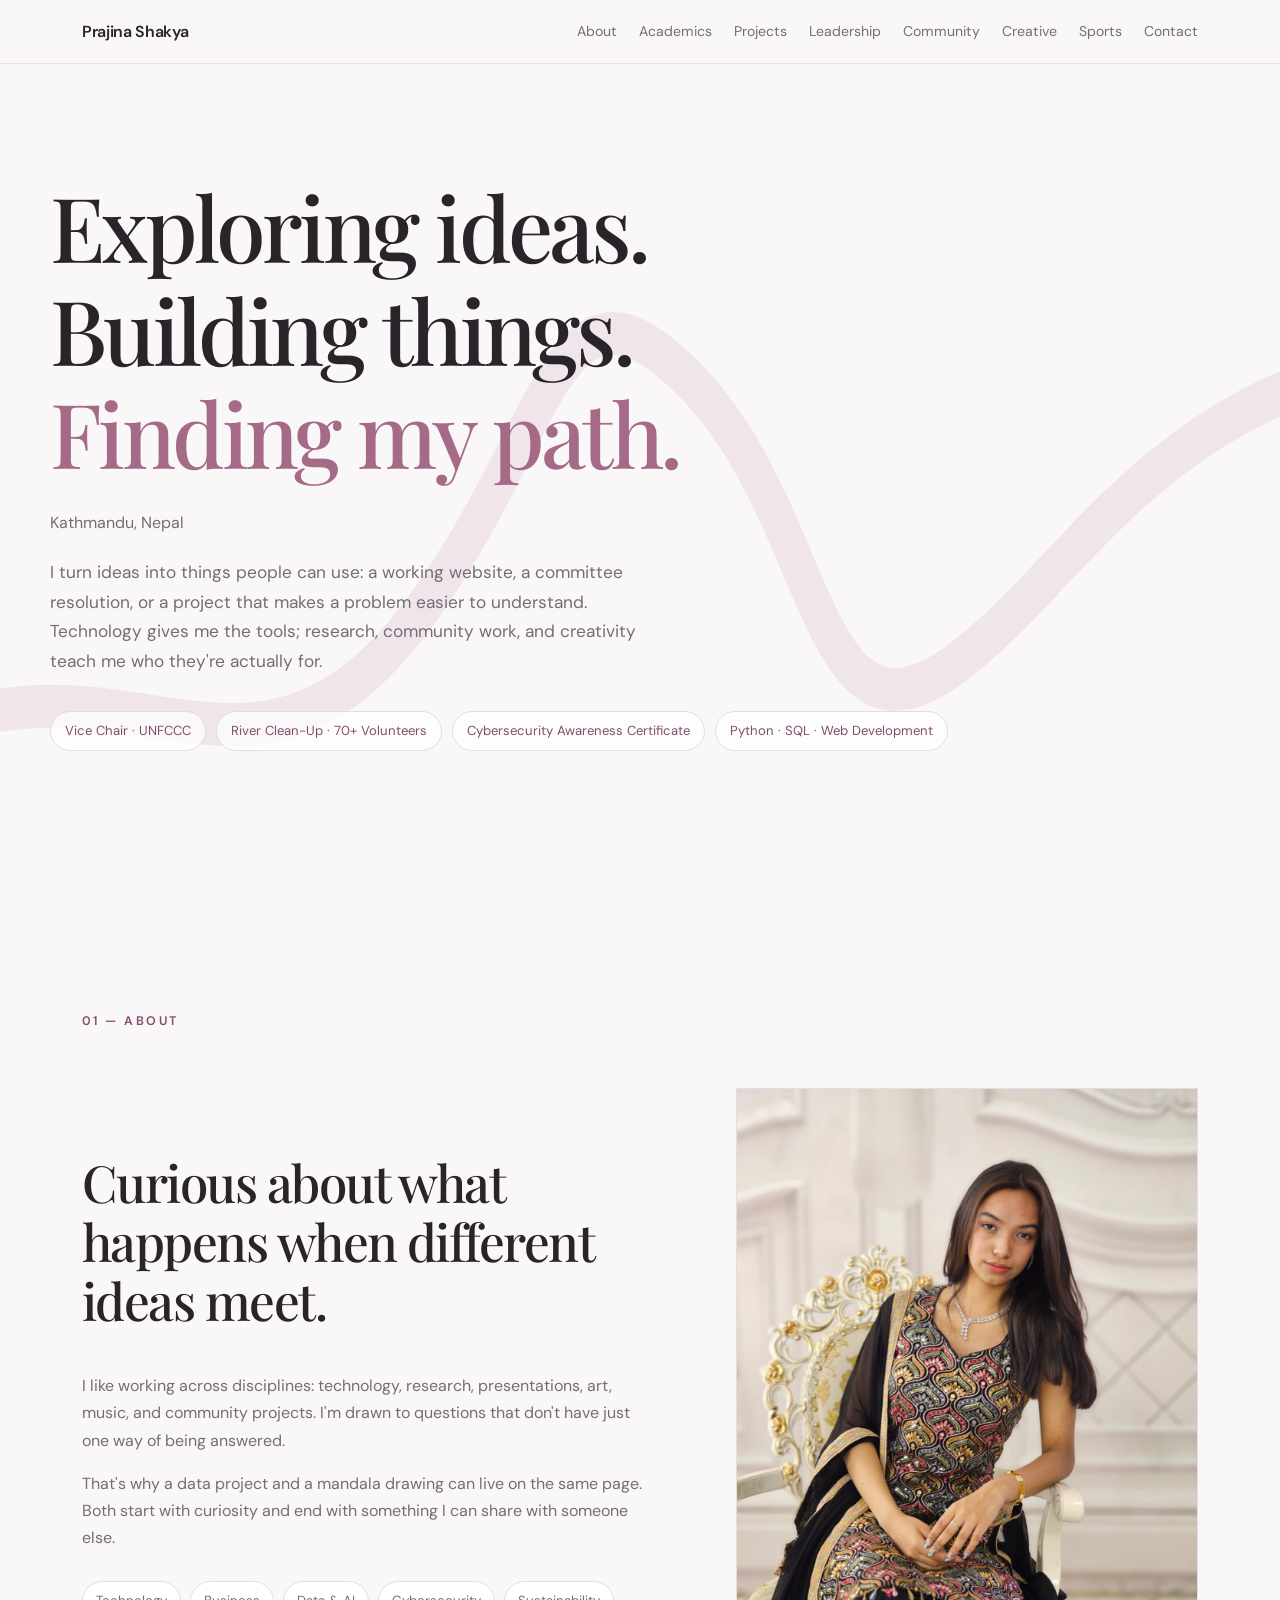
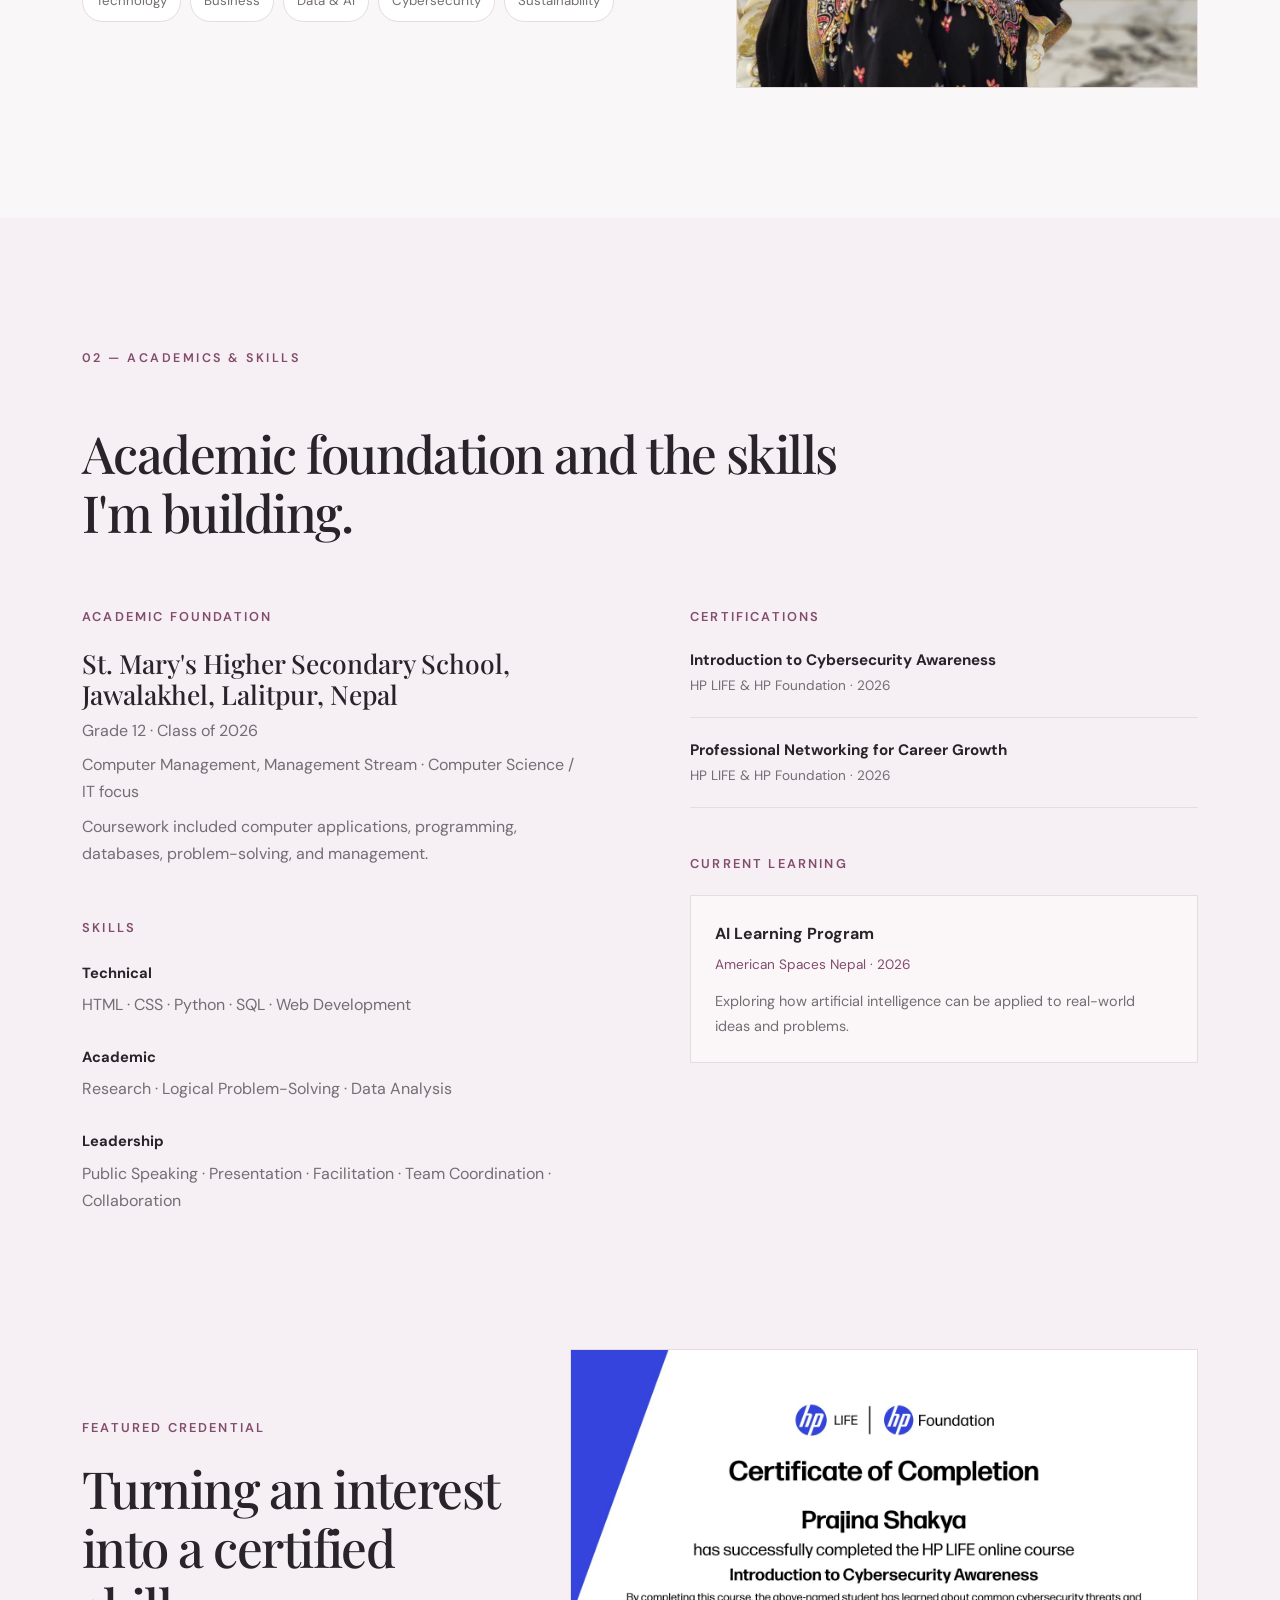
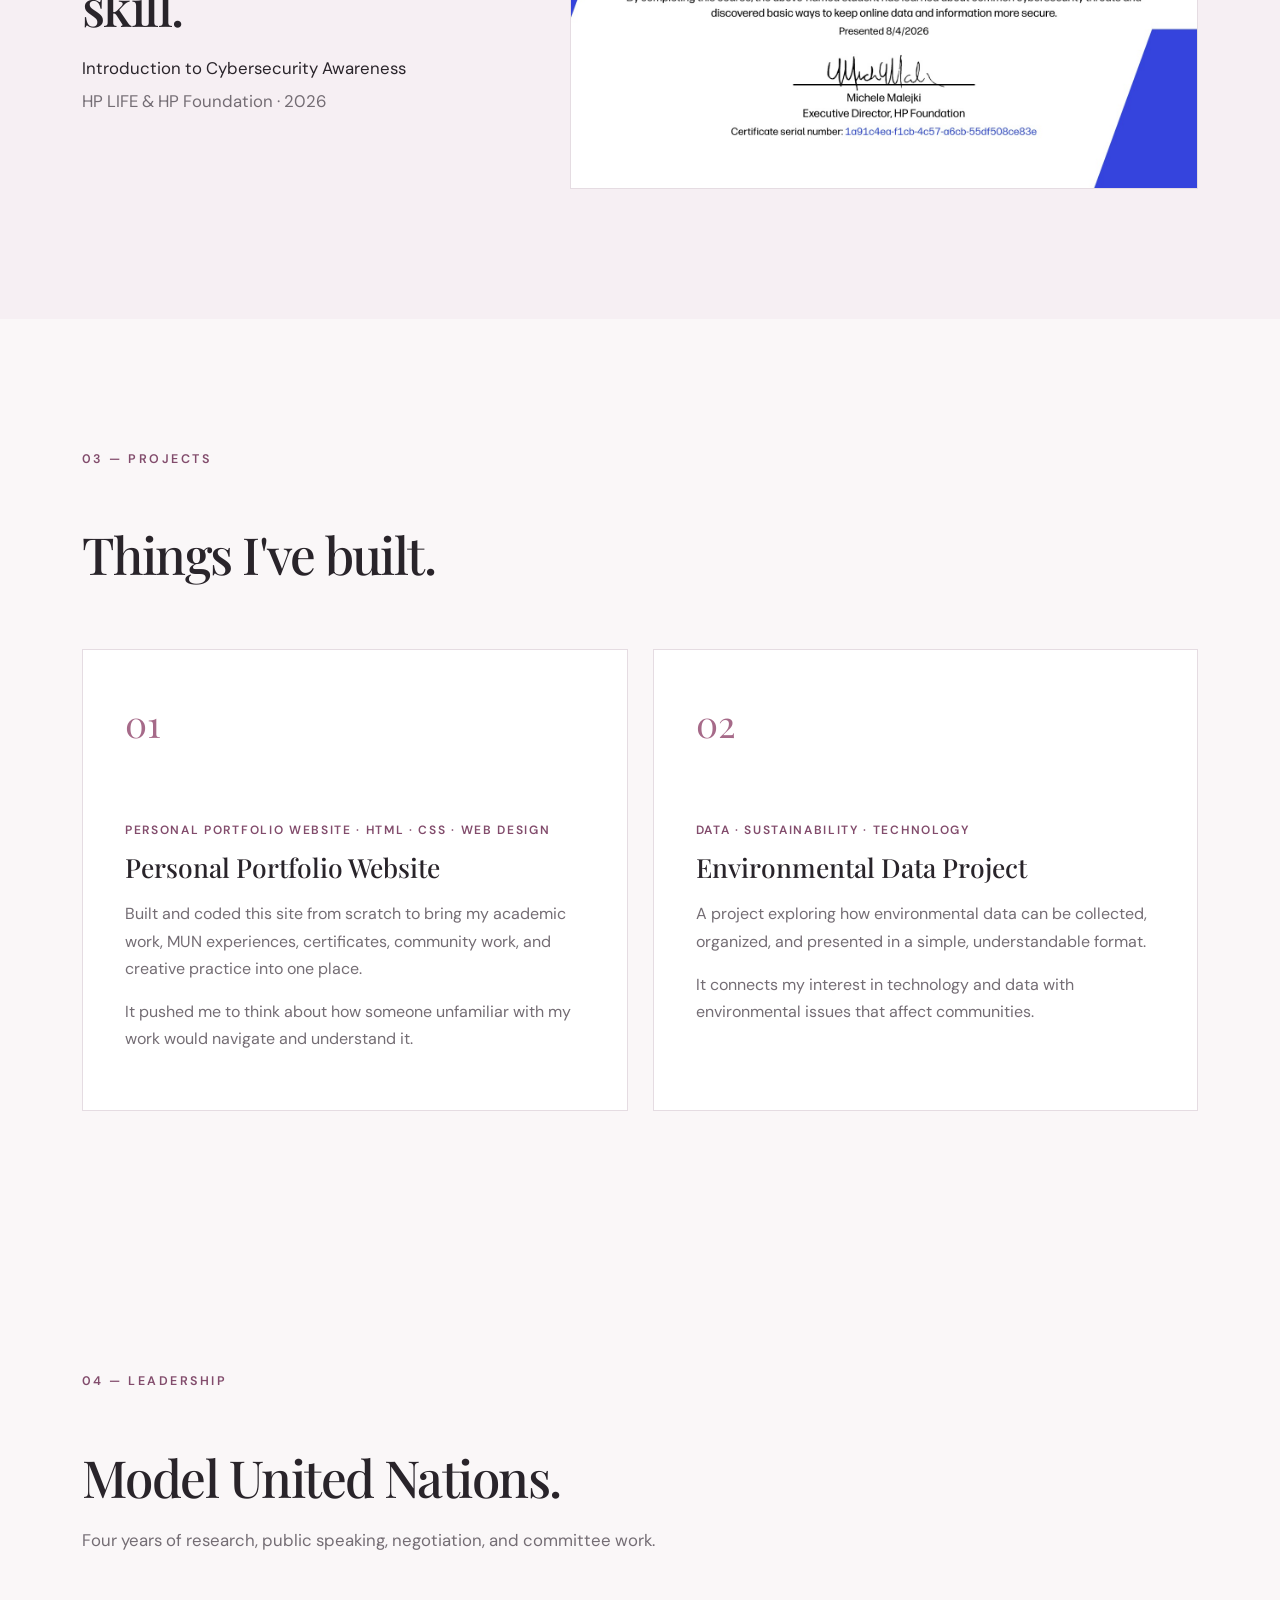
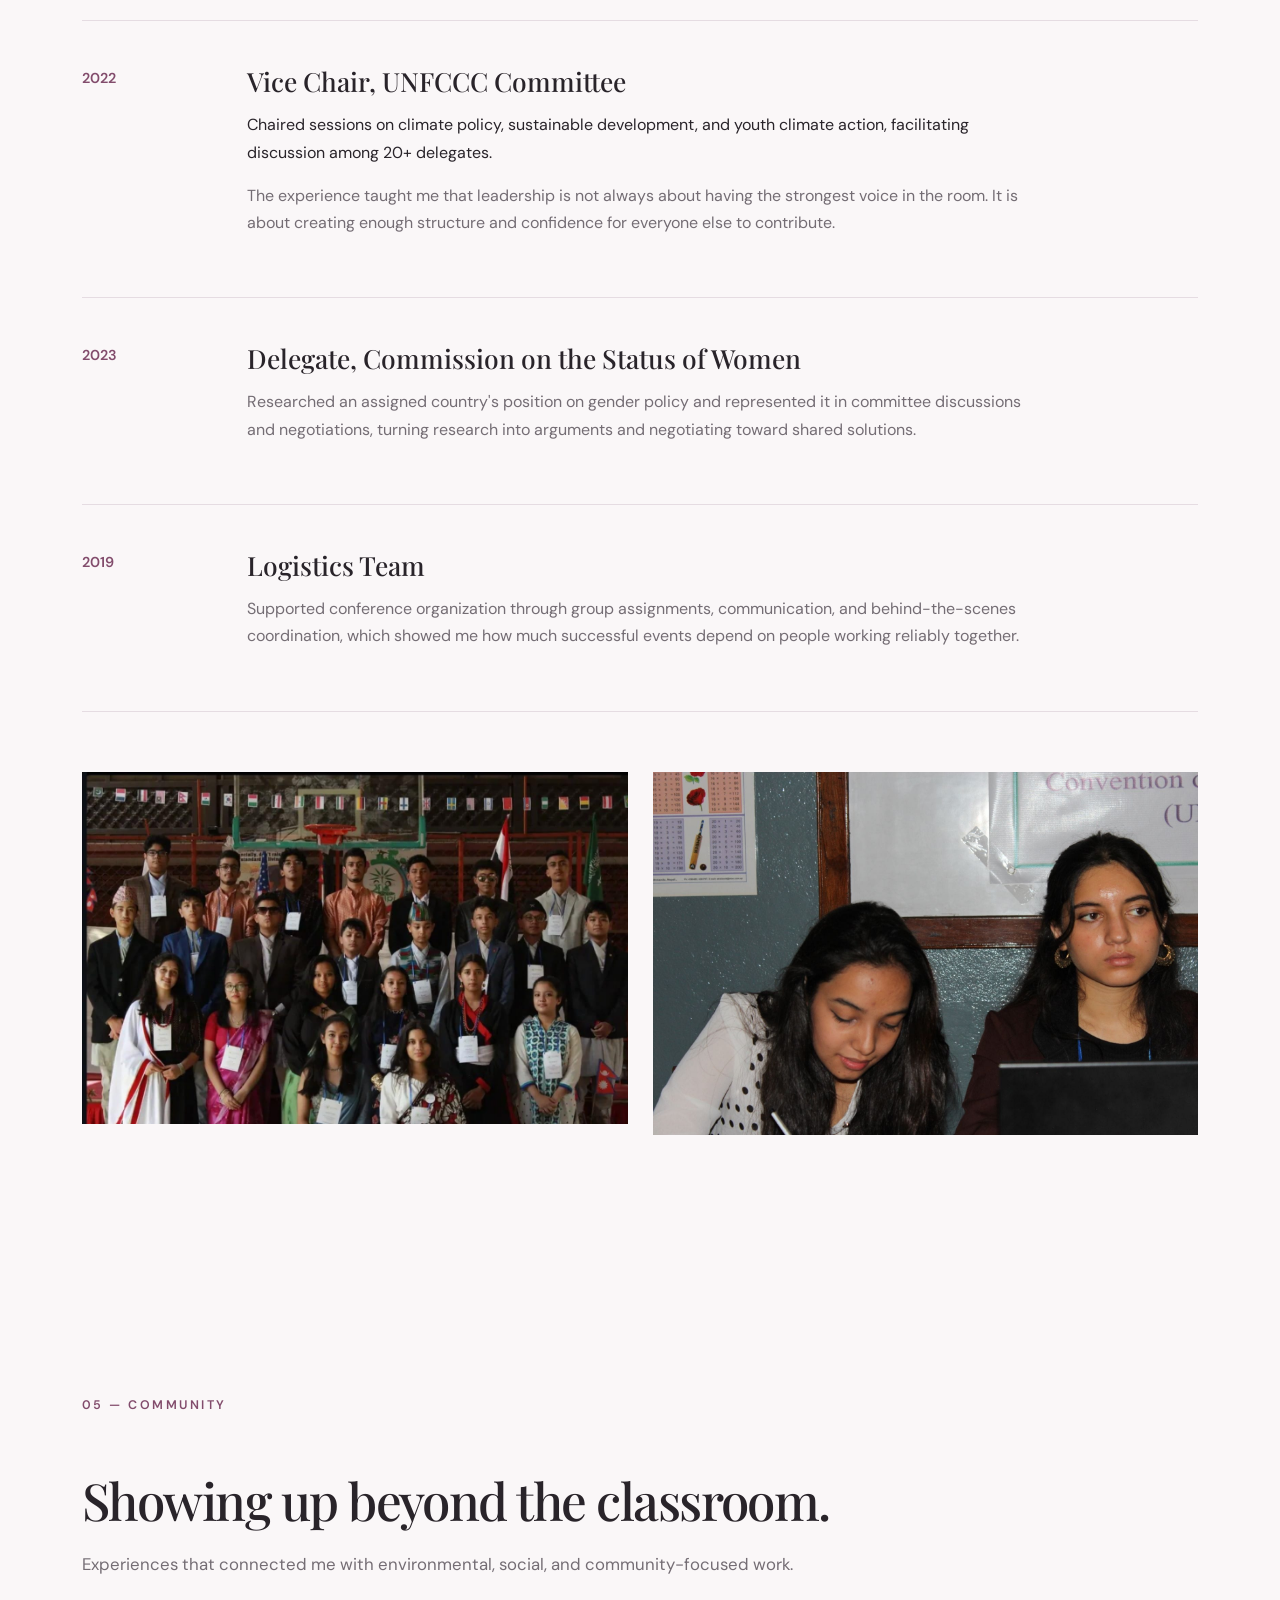
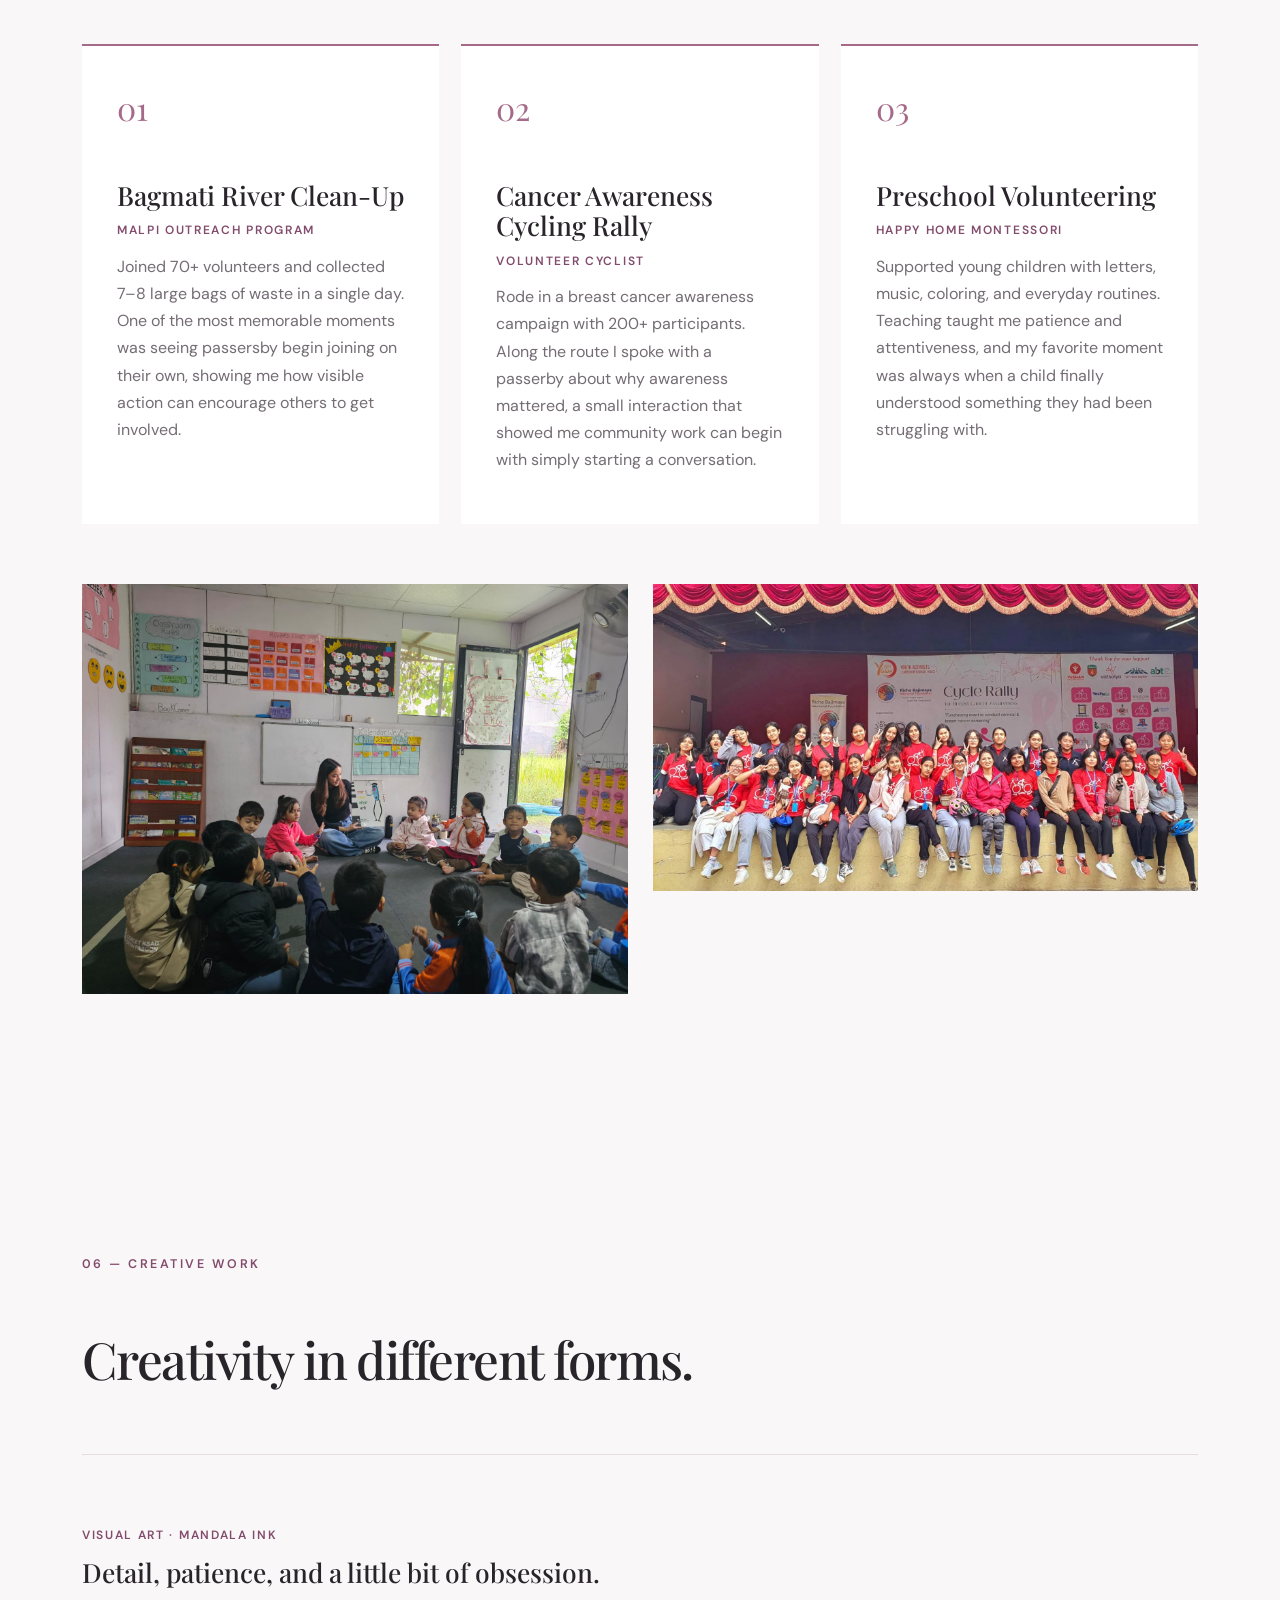
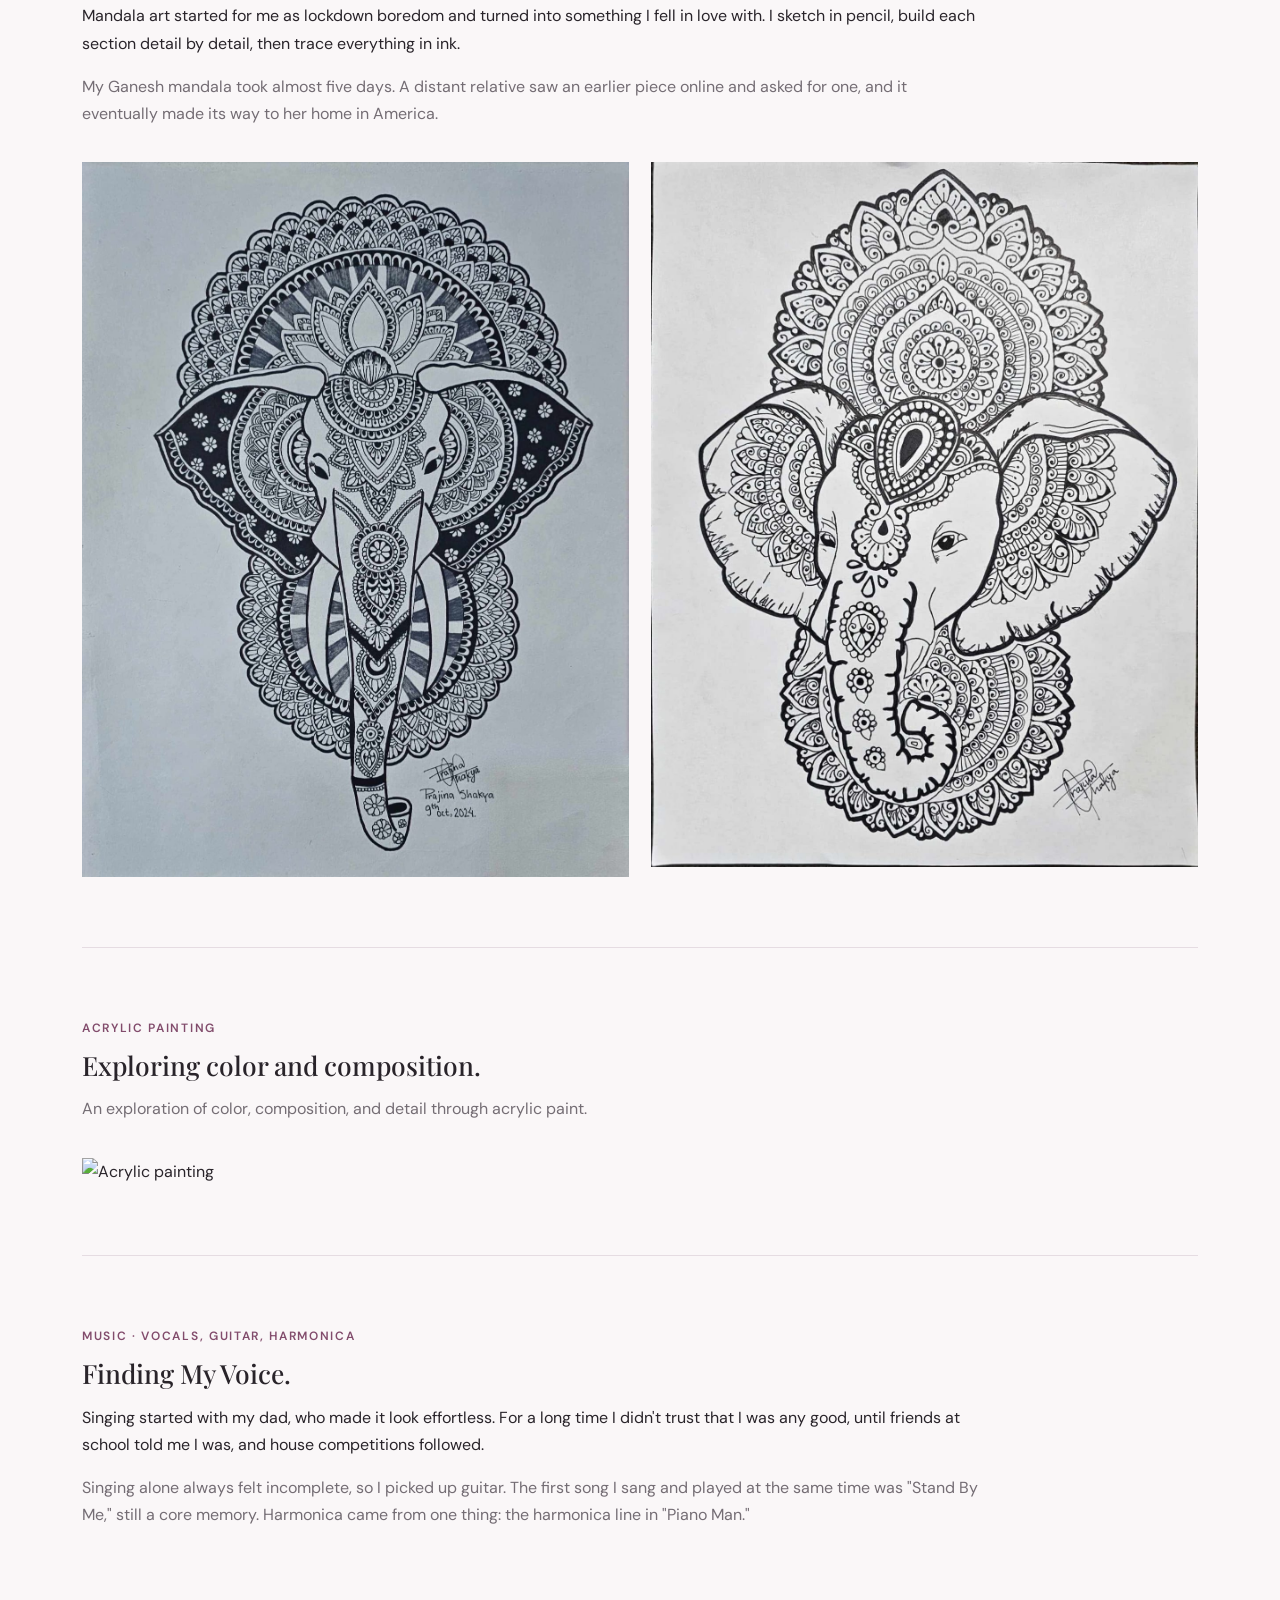
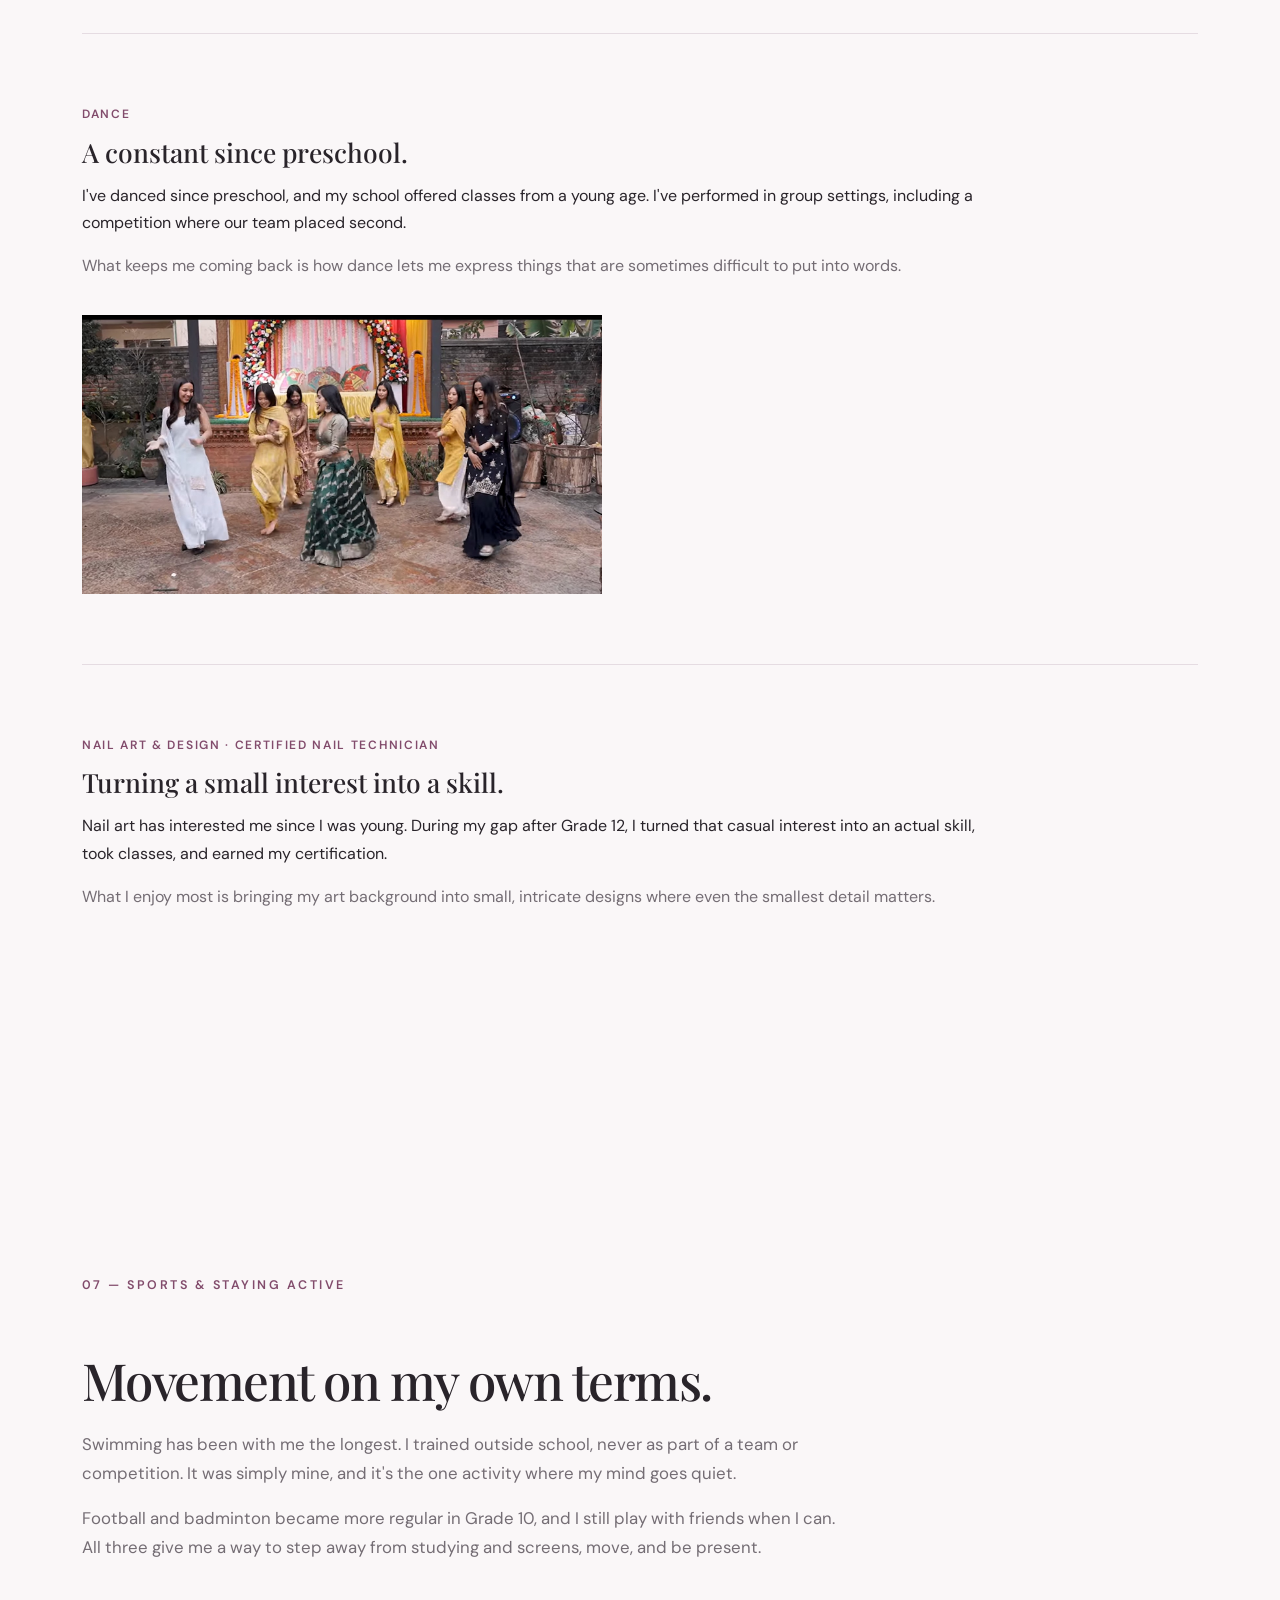
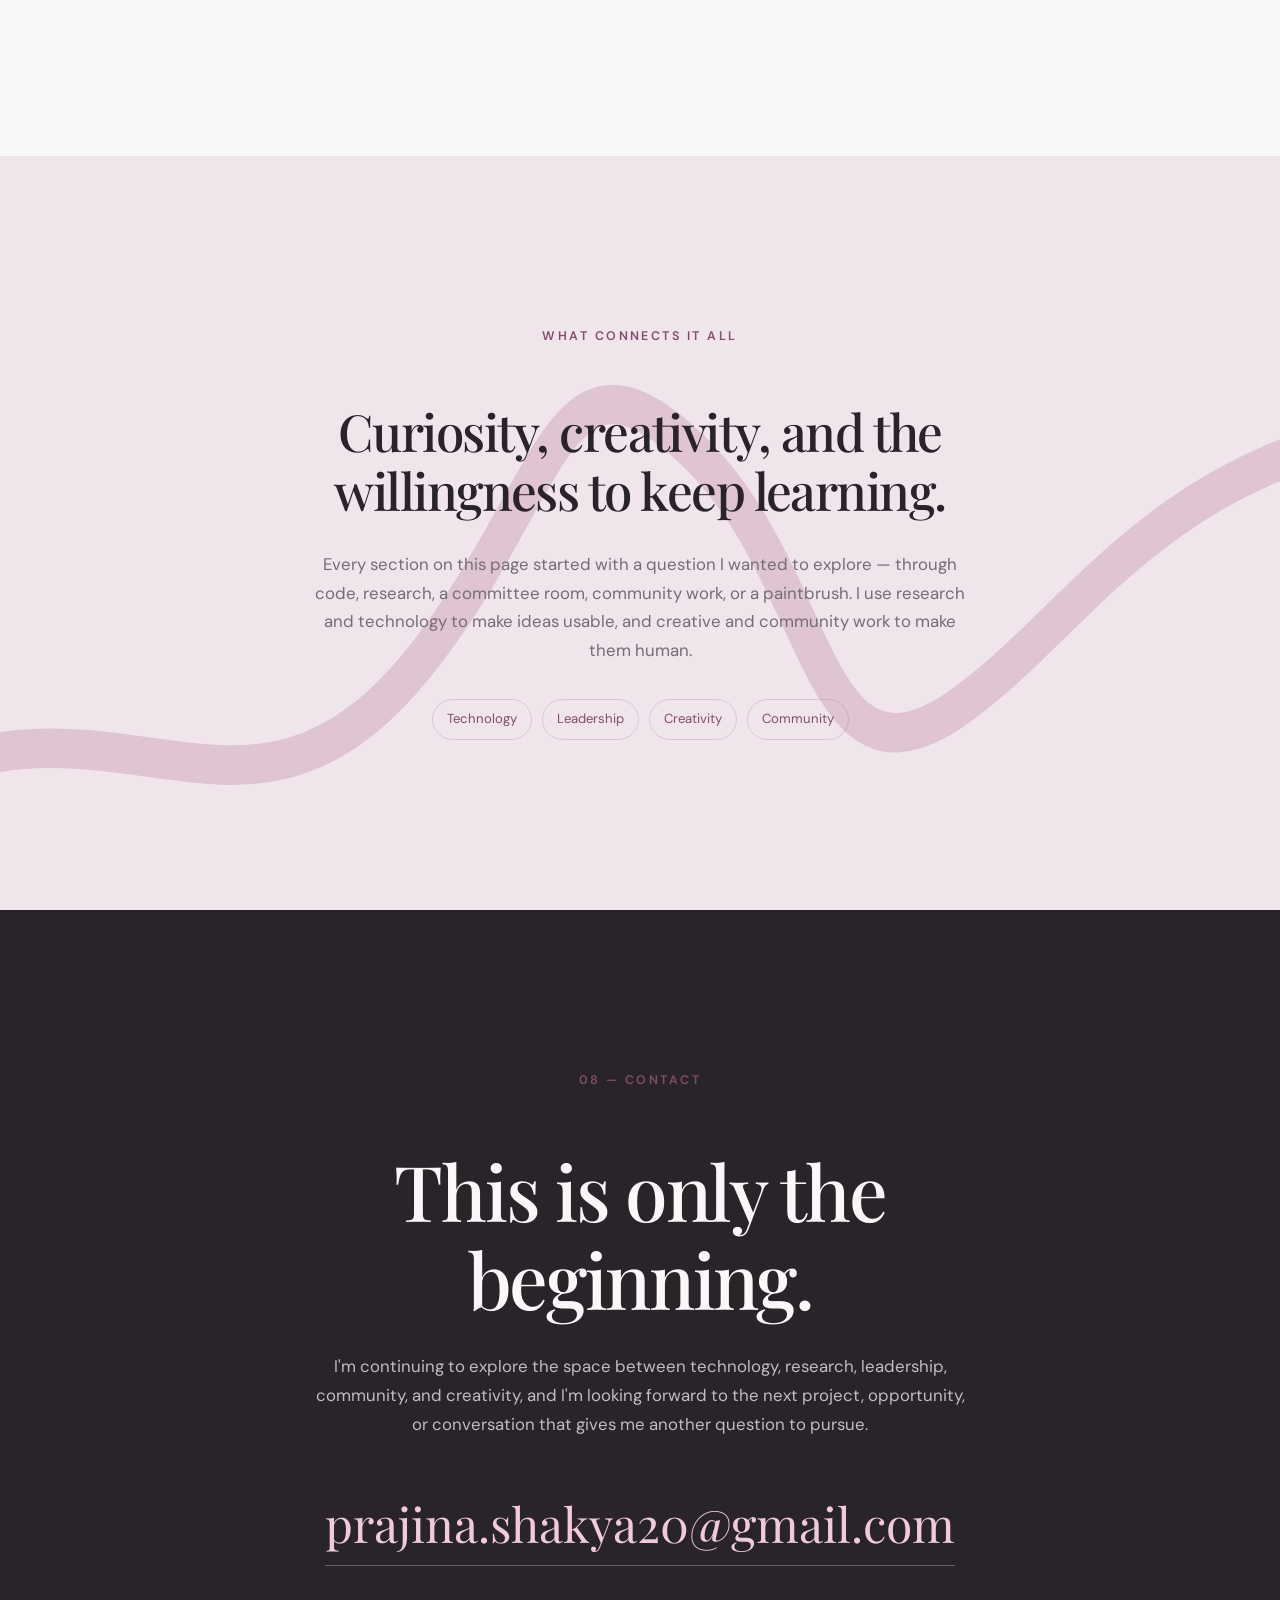
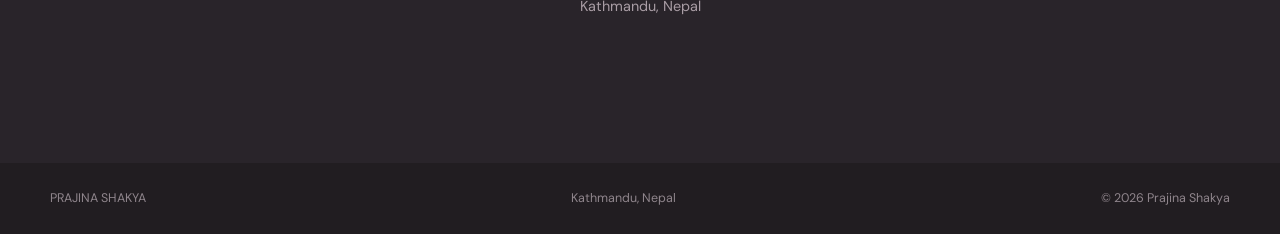
==== commit 4046913e: "Update index.html" ====
--- a/index.html
+++ b/index.html
@@ -17,6 +17,7 @@
   <link rel="preconnect" href="https://fonts.gstatic.com" crossorigin>
 
   <link href="https://fonts.googleapis.com/css2?family=DM+Sans:wght@400;500;600&family=Playfair+Display:wght@400;500;600&display=swap" rel="stylesheet">
+
 
   <style>
 
@@ -32,13 +33,16 @@
       --max-width: 1180px;
     }
 
+
     * {
       box-sizing: border-box;
     }
 
+
     html {
       scroll-behavior: smooth;
     }
+
 
     body {
       margin: 0;
@@ -49,15 +53,18 @@
       overflow-x: hidden;
     }
 
+
     a {
       color: inherit;
       text-decoration: none;
     }
 
+
     img {
       max-width: 100%;
       display: block;
     }
+
 
     h1,
     h2,
@@ -68,27 +75,33 @@
       line-height: 1.15;
     }
 
+
     h1 {
       font-size: clamp(3.5rem, 7vw, 7rem);
       letter-spacing: -0.04em;
     }
 
+
     h2 {
       font-size: clamp(2.3rem, 4vw, 4.4rem);
       letter-spacing: -0.03em;
     }
 
+
     h3 {
       font-size: 1.65rem;
     }
 
+
     p {
       margin-top: 0;
     }
 
+
     .muted {
       color: var(--muted);
     }
+
 
 
     /* =========================
@@ -103,6 +116,7 @@
       border-bottom: 1px solid rgba(229, 220, 226, 0.8);
       backdrop-filter: blur(12px);
     }
+
 
     .nav-container {
       max-width: var(--max-width);
@@ -114,10 +128,12 @@
       gap: 30px;
     }
 
+
     .logo {
       font-weight: 600;
       letter-spacing: -0.02em;
     }
+
 
     .nav-links {
       display: flex;
@@ -127,15 +143,18 @@
       justify-content: flex-end;
     }
 
+
     .nav-links a {
       color: var(--muted);
       font-size: 0.88rem;
       transition: color 0.25s ease;
     }
 
+
     .nav-links a:hover {
       color: var(--accent-dark);
     }
+
 
 
     /* =========================
@@ -150,6 +169,7 @@
       overflow: hidden;
     }
 
+
     .hero-content {
       position: relative;
       z-index: 3;
@@ -158,20 +178,24 @@
       padding: 110px 0 130px;
     }
 
+
     .hero h1 {
       max-width: 900px;
       margin-bottom: 26px;
     }
 
+
     .hero h1 em {
       color: var(--accent);
       font-style: normal;
     }
 
+
     .hero-location {
       color: var(--muted);
       margin-bottom: 22px;
     }
+
 
     .hero-description {
       max-width: 610px;
@@ -180,8 +204,11 @@
     }
 
 
+
     /* =========================
-       ONE SINGLE RIBBON
+       HERO RIBBON
+       THICK RIBBON = STATIC
+       THIN LINE = ANIMATED
     ========================= */
 
     .hero-ribbon {
@@ -192,6 +219,7 @@
       overflow: hidden;
     }
 
+
     .hero-ribbon svg {
       width: 100%;
       height: 100%;
@@ -199,9 +227,20 @@
       overflow: visible;
     }
 
-    .ribbon-thick,
+
+    .ribbon-thick {
+      fill: none;
+      stroke: #f0e5eb;
+      stroke-width: 42;
+      stroke-linecap: round;
+      stroke-linejoin: round;
+    }
+
+
     .ribbon-thin {
       fill: none;
+      stroke: #b77b9e;
+      stroke-width: 3;
       stroke-linecap: round;
       stroke-linejoin: round;
       stroke-dasharray: 2400;
@@ -209,15 +248,6 @@
       animation: ribbonMove 9s ease-in-out infinite;
     }
 
-    .ribbon-thick {
-      stroke: #f0e5eb;
-      stroke-width: 42;
-    }
-
-    .ribbon-thin {
-      stroke: #b77b9e;
-      stroke-width: 3;
-    }
 
     @keyframes ribbonMove {
 
@@ -238,6 +268,7 @@
       }
 
     }
+
 
 
     /* =========================
@@ -250,6 +281,7 @@
       gap: 10px;
       margin-top: 35px;
     }
+
 
     .hero-highlights span {
       padding: 8px 14px;
@@ -261,6 +293,7 @@
     }
 
 
+
     /* =========================
        SECTIONS
     ========================= */
@@ -272,12 +305,14 @@
       padding: 130px 32px;
     }
 
+
     .section-soft {
       max-width: none;
       padding-left: max(32px, calc((100vw - var(--max-width)) / 2 + 32px));
       padding-right: max(32px, calc((100vw - var(--max-width)) / 2 + 32px));
       background: #f6eff3;
     }
+
 
     .section-number {
       margin-bottom: 55px;
@@ -287,19 +322,23 @@
       letter-spacing: 0.2em;
     }
 
+
     .section-intro {
       max-width: 760px;
       margin-bottom: 65px;
     }
 
+
     .section-intro h2 {
       margin-bottom: 20px;
     }
+
 
     .section-intro p {
       color: var(--muted);
       font-size: 1.05rem;
     }
+
 
 
     /* =========================
@@ -313,14 +352,17 @@
       align-items: center;
     }
 
+
     .about-text h2 {
       max-width: 720px;
     }
+
 
     .about-text p {
       max-width: 700px;
       color: var(--muted);
     }
+
 
     .interest-list {
       display: flex;
@@ -328,6 +370,7 @@
       gap: 9px;
       margin-top: 30px;
     }
+
 
     .interest-list span {
       padding: 8px 13px;
@@ -338,6 +381,7 @@
       font-size: 0.83rem;
     }
 
+
     .portrait {
       width: 100%;
       max-height: 600px;
@@ -346,6 +390,7 @@
     }
 
 
+
     /* =========================
        ACADEMICS
     ========================= */
@@ -356,18 +401,22 @@
       gap: 100px;
     }
 
+
     .school-block {
       max-width: 600px;
     }
 
+
     .school-block h3 {
       margin-bottom: 8px;
     }
+
 
     .school-block p {
       margin-bottom: 7px;
       color: var(--muted);
     }
+
 
     .small-heading {
       margin-bottom: 20px;
@@ -379,27 +428,33 @@
       text-transform: uppercase;
     }
 
+
     .skill-group {
       margin-bottom: 25px;
     }
 
+
     .skill-group strong {
       font-size: 0.92rem;
     }
+
 
     .skill-group p {
       margin-top: 5px;
       color: var(--muted);
     }
 
+
     .certification-heading {
       margin-top: 50px;
     }
+
 
     .credential-list {
       display: grid;
       gap: 20px;
     }
+
 
     .credential {
       padding-bottom: 20px;
@@ -408,18 +463,22 @@
       flex-direction: column;
     }
 
+
     .credential strong {
       font-size: 0.95rem;
     }
+
 
     .credential span {
       color: var(--muted);
       font-size: 0.85rem;
     }
 
+
     .learning-heading {
       margin-top: 45px;
     }
+
 
     .current-learning {
       padding: 24px;
@@ -427,21 +486,25 @@
       background: rgba(255, 255, 255, 0.55);
     }
 
+
     .current-learning strong {
       display: block;
       margin-bottom: 3px;
     }
 
+
     .current-learning span {
       color: var(--accent-dark);
       font-size: 0.85rem;
     }
+
 
     .current-learning p {
       margin: 12px 0 0;
       color: var(--muted);
       font-size: 0.9rem;
     }
+
 
     .featured-credential {
       margin-top: 110px;
@@ -451,14 +514,17 @@
       align-items: center;
     }
 
+
     .featured-copy h2 {
       margin-bottom: 18px;
     }
+
 
     .featured-copy > p:not(.eyebrow) {
       margin-bottom: 5px;
       font-size: 1.05rem;
     }
+
 
     .certificate-image {
       width: 100%;
@@ -467,6 +533,7 @@
     }
 
 
+
     /* =========================
        PROJECTS
     ========================= */
@@ -476,6 +543,7 @@
       grid-template-columns: repeat(2, 1fr);
       gap: 25px;
     }
+
 
     .project-card {
       position: relative;
@@ -488,10 +556,12 @@
         border-color 0.3s ease;
     }
 
+
     .project-card:hover {
       transform: translateY(-5px);
       border-color: #d3bdca;
     }
+
 
     .project-number {
       margin-bottom: 65px;
@@ -499,6 +569,7 @@
       font-family: "Playfair Display", serif;
       font-size: 2.3rem;
     }
+
 
     .card-category {
       margin-bottom: 12px;
@@ -508,13 +579,16 @@
       letter-spacing: 0.14em;
     }
 
+
     .project-card h3 {
       margin-bottom: 18px;
     }
 
+
     .project-card p:not(.card-category) {
       color: var(--muted);
     }
+
 
     .project-focus {
       margin-top: 30px;
@@ -523,6 +597,7 @@
     }
 
 
+
     /* =========================
        LEADERSHIP
     ========================= */
@@ -530,6 +605,7 @@
     .timeline {
       border-top: 1px solid var(--line);
     }
+
 
     .timeline-item {
       display: grid;
@@ -539,23 +615,28 @@
       border-bottom: 1px solid var(--line);
     }
 
+
     .timeline-year {
       color: var(--accent-dark);
       font-size: 0.9rem;
       font-weight: 600;
     }
 
+
     .timeline-content {
       max-width: 780px;
     }
 
+
     .timeline-content h3 {
       margin-bottom: 15px;
     }
 
+
     .timeline-content p:last-child {
       color: var(--muted);
     }
+
 
     .image-row {
       margin-top: 60px;
@@ -564,9 +645,11 @@
       gap: 25px;
     }
 
+
     .image-row img {
       width: 100%;
     }
+
 
 
     /* =========================
@@ -579,11 +662,13 @@
       gap: 22px;
     }
 
+
     .community-card {
       padding: 35px;
       border-top: 2px solid var(--accent);
       background: var(--card);
     }
+
 
     .community-number {
       display: block;
@@ -593,17 +678,21 @@
       font-size: 2rem;
     }
 
+
     .community-card h3 {
       margin-bottom: 10px;
     }
 
+
     .community-card p:last-child {
       color: var(--muted);
     }
 
+
     .community-images {
       margin-top: 50px;
     }
+
 
 
     /* =========================
@@ -615,18 +704,28 @@
       border-top: 1px solid var(--line);
     }
 
+
     .creative-heading {
-      max-width: 720px;
+      width: 100%;
+      max-width: none;
       margin-bottom: 35px;
     }
+
 
     .creative-heading h3 {
       margin-bottom: 15px;
     }
 
+
+    .creative-heading > p {
+      max-width: 900px;
+    }
+
+
     .creative-heading > p:last-child {
       color: var(--muted);
     }
+
 
     .creative-images {
       display: grid;
@@ -634,21 +733,27 @@
       gap: 22px;
     }
 
+
     .creative-images img {
       width: 100%;
     }
 
+
     .nail-content {
-      max-width: 500px;
-    }
+      max-width: none;
+    }
+
 
     .dance-photo {
       max-width: 520px;
     }
 
 
+
     /* =========================
-       CLOSING
+       CLOSING PAGE RIBBON
+       THICK = STATIC
+       THIN = ANIMATED
     ========================= */
 
     .closing-section {
@@ -657,6 +762,45 @@
       padding: 170px 32px;
       background: #f0e5eb;
     }
+
+
+    .closing-ribbon {
+      position: absolute;
+      inset: 0;
+      z-index: 1;
+      pointer-events: none;
+      overflow: hidden;
+    }
+
+
+    .closing-ribbon svg {
+      width: 100%;
+      height: 100%;
+      display: block;
+      overflow: visible;
+    }
+
+
+    .closing-ribbon .ribbon-thick {
+      fill: none;
+      stroke: #dfc5d3;
+      stroke-width: 42;
+      stroke-linecap: round;
+      stroke-linejoin: round;
+    }
+
+
+    .closing-ribbon .ribbon-thin {
+      fill: none;
+      stroke: #a66a89;
+      stroke-width: 3;
+      stroke-linecap: round;
+      stroke-linejoin: round;
+      stroke-dasharray: 2400;
+      stroke-dashoffset: 2400;
+      animation: ribbonMove 9s ease-in-out infinite;
+    }
+
 
     .closing-content {
       position: relative;
@@ -666,9 +810,11 @@
       text-align: center;
     }
 
+
     .closing-content h2 {
       margin-bottom: 30px;
     }
+
 
     .closing-content > p:not(.eyebrow) {
       max-width: 650px;
@@ -676,6 +822,7 @@
       color: var(--muted);
       font-size: 1.05rem;
     }
+
 
     .closing-tags {
       margin-top: 35px;
@@ -685,6 +832,7 @@
       gap: 10px;
     }
 
+
     .closing-tags span {
       padding: 8px 14px;
       border: 1px solid rgba(130, 76, 108, 0.2);
@@ -694,6 +842,7 @@
     }
 
 
+
     /* =========================
        CONTACT
     ========================= */
@@ -705,16 +854,19 @@
       max-width: none;
     }
 
+
     .contact-inner {
       max-width: 800px;
       margin: auto;
       text-align: center;
     }
 
+
     .contact-inner h2 {
       margin-bottom: 30px;
       font-size: clamp(3rem, 6vw, 5.5rem);
     }
+
 
     .contact-inner > p:not(.contact-location) {
       max-width: 650px;
@@ -722,6 +874,7 @@
       color: #c5bbc1;
       font-size: 1.05rem;
     }
+
 
     .email-link {
       display: inline-block;
@@ -735,16 +888,19 @@
         border-color 0.25s ease;
     }
 
+
     .email-link:hover {
       color: #ffffff;
       border-color: #ffffff;
     }
+
 
     .contact-location {
       margin-top: 28px !important;
       color: #a99da5 !important;
       font-size: 0.9rem !important;
     }
+
 
 
     /* =========================
@@ -758,6 +914,7 @@
       color: #8f858c;
       font-size: 0.78rem;
     }
+
 
     .footer-inner {
       max-width: var(--max-width);
@@ -768,9 +925,11 @@
       gap: 20px;
     }
 
+
     .footer-inner p {
       margin: 0;
     }
+
 
 
     /* =========================
@@ -784,9 +943,11 @@
         flex-direction: column;
       }
 
+
       .nav-links {
         justify-content: flex-start;
       }
+
 
       .about-grid,
       .academic-grid,
@@ -795,14 +956,17 @@
         gap: 55px;
       }
 
+
       .project-grid,
       .community-grid {
         grid-template-columns: 1fr;
       }
 
+
       .hero {
         min-height: 78vh;
       }
+
 
       .hero-content {
         padding-top: 90px;
@@ -812,6 +976,7 @@
     }
 
 
+
     /* =========================
        MOBILE
     ========================= */
@@ -822,90 +987,112 @@
         padding: 16px 20px;
       }
 
+
       .nav-links {
         gap: 12px 16px;
       }
 
+
       .nav-links a {
         font-size: 0.78rem;
       }
 
+
       .section {
         padding: 90px 20px;
       }
+
 
       .section-soft {
         padding-left: 20px;
         padding-right: 20px;
       }
 
+
       .hero-content {
         width: calc(100% - 40px);
         padding: 90px 0;
       }
 
+
       h1 {
         font-size: clamp(3rem, 15vw, 5rem);
       }
 
+
       .hero-highlights {
         gap: 7px;
       }
 
+
       .hero-highlights span {
         font-size: 0.76rem;
       }
+
 
       .project-card {
         min-height: auto;
         padding: 30px;
       }
 
+
       .timeline-item {
         grid-template-columns: 1fr;
         gap: 10px;
       }
 
+
       .image-row,
       .creative-images {
         grid-template-columns: 1fr;
       }
 
+
       .community-card {
         padding: 30px;
       }
 
+
       .closing-section {
         padding: 110px 20px;
       }
 
+
       .contact-section {
         padding: 110px 20px;
       }
+
 
       .email-link {
         font-size: 1.6rem;
         overflow-wrap: anywhere;
       }
 
+
       .site-footer {
         padding: 25px 20px;
       }
+
 
       .footer-inner {
         flex-direction: column;
         align-items: flex-start;
       }
 
-      .ribbon-thick {
+
+      .ribbon-thick,
+      .closing-ribbon .ribbon-thick {
         stroke-width: 30;
       }
 
-      .ribbon-thin {
+
+      .ribbon-thin,
+      .closing-ribbon .ribbon-thin {
         stroke-width: 2.5;
       }
 
     }
+
 
 
     /* =========================
@@ -918,12 +1105,14 @@
         scroll-behavior: auto;
       }
 
-      .ribbon-thick,
-      .ribbon-thin {
+
+      .ribbon-thin,
+      .closing-ribbon .ribbon-thin {
         animation: none;
         stroke-dashoffset: 0;
       }
 
+
       .project-card {
         transition: none;
       }
@@ -931,6 +1120,7 @@
     }
 
   </style>
+
 </head>
 
 
@@ -949,6 +1139,7 @@
         Prajina Shakya
       </a>
 
+
       <nav class="nav-links">
 
         <a href="#about">About</a>
@@ -972,6 +1163,7 @@
     </div>
 
   </header>
+
 
 
   <main id="top">
@@ -983,11 +1175,12 @@
 
     <section class="hero">
 
-      <!-- ONE RIBBON: THICK + THIN ON SAME PATH -->
 
       <div class="hero-ribbon" aria-hidden="true">
 
         <svg viewBox="0 0 1600 800" preserveAspectRatio="none">
+
+          <!-- STATIC THICK RIBBON -->
 
           <path
             class="ribbon-thick"
@@ -995,8 +1188,11 @@
                C 180 570, 330 760, 540 520
                C 690 350, 700 190, 850 300
                C 1030 430, 1010 690, 1190 590
-               C 1330 510, 1420 360, 1680 300"
-          ></path>
+               C 1330 510, 1420 360, 1680 300">
+          </path>
+
+
+          <!-- ANIMATED THIN LINE -->
 
           <path
             class="ribbon-thin"
@@ -1004,24 +1200,21 @@
                C 180 570, 330 760, 540 520
                C 690 350, 700 190, 850 300
                C 1030 430, 1010 690, 1190 590
-               C 1330 510, 1420 360, 1680 300"
-          ></path>
+               C 1330 510, 1420 360, 1680 300">
+          </path>
 
         </svg>
 
       </div>
 
 
+
       <div class="hero-content">
 
         <h1>
-
           Exploring ideas.<br>
-
           Building things.<br>
-
           <em>Finding my path.</em>
-
         </h1>
 
 
@@ -1031,9 +1224,7 @@
 
 
         <p class="hero-description">
-
           I turn ideas into things people can use: a working website, a committee resolution, or a project that makes a problem easier to understand. Technology gives me the tools; research, community work, and creativity teach me who they're actually for.
-
         </p>
 
 
@@ -1125,7 +1316,7 @@
 
 
     <!-- =========================
-         ACADEMICS & SKILLS
+         ACADEMICS
     ========================= -->
 
     <section class="section section-soft" id="academics">
@@ -1153,17 +1344,21 @@
             Academic Foundation
           </div>
 
+
           <h3>
             St. Mary's Higher Secondary School, Jawalakhel, Lalitpur, Nepal
           </h3>
 
+
           <p>
             Grade 12 · Class of 2026
           </p>
 
+
           <p>
             Computer Management, Management Stream · Computer Science / IT focus
           </p>
+
 
           <p>
             Coursework included computer applications, programming, databases, problem-solving, and management.
@@ -1289,13 +1484,16 @@
             Featured Credential
           </div>
 
+
           <h2>
             Turning an interest into a certified skill.
           </h2>
 
+
           <p>
             Introduction to Cybersecurity Awareness
           </p>
+
 
           <p class="muted">
             HP LIFE &amp; HP Foundation · 2026
@@ -1350,17 +1548,21 @@
             01
           </div>
 
+
           <p class="card-category">
             PERSONAL PORTFOLIO WEBSITE · HTML · CSS · WEB DESIGN
           </p>
+
 
           <h3>
             Personal Portfolio Website
           </h3>
 
+
           <p>
             Built and coded this site from scratch to bring my academic work, MUN experiences, certificates, community work, and creative practice into one place.
           </p>
+
 
           <p>
             It pushed me to think about how someone unfamiliar with my work would navigate and understand it.
@@ -1376,17 +1578,21 @@
             02
           </div>
 
+
           <p class="card-category">
             DATA · SUSTAINABILITY · TECHNOLOGY
           </p>
+
 
           <h3>
             Environmental Data Project
           </h3>
 
+
           <p>
             A project exploring how environmental data can be collected, organized, and presented in a simple, understandable format.
           </p>
+
 
           <p>
             It connects my interest in technology and data with environmental issues that affect communities.
@@ -1417,6 +1623,7 @@
           Model United Nations.
         </h2>
 
+
         <p>
           Four years of research, public speaking, negotiation, and committee work.
         </p>
@@ -1433,16 +1640,19 @@
             2022
           </div>
 
+
           <div class="timeline-content">
 
             <h3>
               Vice Chair, UNFCCC Committee
             </h3>
 
+
             <p>
               Chaired sessions on climate policy, sustainable development, and youth climate action, facilitating discussion among 20+ delegates.
             </p>
 
+
             <p>
               The experience taught me that leadership is not always about having the strongest voice in the room. It is about creating enough structure and confidence for everyone else to contribute.
             </p>
@@ -1459,12 +1669,14 @@
             2023
           </div>
 
+
           <div class="timeline-content">
 
             <h3>
               Delegate, Commission on the Status of Women
             </h3>
 
+
             <p>
               Researched an assigned country's position on gender policy and represented it in committee discussions and negotiations, turning research into arguments and negotiating toward shared solutions.
             </p>
@@ -1481,11 +1693,13 @@
             2019
           </div>
 
+
           <div class="timeline-content">
 
             <h3>
               Logistics Team
             </h3>
+
 
             <p>
               Supported conference organization through group assignments, communication, and behind-the-scenes coordination, which showed me how much successful events depend on people working reliably together.
@@ -1506,6 +1720,7 @@
           loading="lazy"
         >
 
+
         <img
           src="mun2.jpeg"
           alt="Model United Nations committee"
@@ -1535,6 +1750,7 @@
           Showing up beyond the classroom.
         </h2>
 
+
         <p>
           Experiences that connected me with environmental, social, and community-focused work.
         </p>
@@ -1551,13 +1767,16 @@
             01
           </span>
 
+
           <h3>
             Bagmati River Clean-Up
           </h3>
 
+
           <p class="card-category">
             MALPI OUTREACH PROGRAM
           </p>
+
 
           <p>
             Joined 70+ volunteers and collected 7–8 large bags of waste in a single day. One of the most memorable moments was seeing passersby begin joining on their own, showing me how visible action can encourage others to get involved.
@@ -1573,13 +1792,16 @@
             02
           </span>
 
+
           <h3>
             Cancer Awareness Cycling Rally
           </h3>
 
+
           <p class="card-category">
             VOLUNTEER CYCLIST
           </p>
+
 
           <p>
             Rode in a breast cancer awareness campaign with 200+ participants. Along the route I spoke with a passerby about why awareness mattered, a small interaction that showed me community work can begin with simply starting a conversation.
@@ -1595,13 +1817,16 @@
             03
           </span>
 
+
           <h3>
             Preschool Volunteering
           </h3>
 
+
           <p class="card-category">
             HAPPY HOME MONTESSORI
           </p>
+
 
           <p>
             Supported young children with letters, music, coloring, and everyday routines. Teaching taught me patience and attentiveness, and my favorite moment was always when a child finally understood something they had been struggling with.
@@ -1622,6 +1847,7 @@
             loading="lazy"
           >
 
+
           <img
             src="cycletally.jpeg"
             alt="Cancer awareness cycling rally"
@@ -1656,6 +1882,7 @@
       </div>
 
 
+
       <!-- MANDALA -->
 
       <div class="creative-block">
@@ -1665,14 +1892,17 @@
           <p class="card-category">
             VISUAL ART · MANDALA INK
           </p>
+
 
           <h3>
             Detail, patience, and a little bit of obsession.
           </h3>
 
+
           <p>
             Mandala art started for me as lockdown boredom and turned into something I fell in love with. I sketch in pencil, build each section detail by detail, then trace everything in ink.
           </p>
+
 
           <p>
             My Ganesh mandala took almost five days. A distant relative saw an earlier piece online and asked for one, and it eventually made its way to her home in America.
@@ -1689,6 +1919,7 @@
             loading="lazy"
           >
 
+
           <img
             src="mandala2.jpeg"
             alt="Mandala artwork"
@@ -1711,9 +1942,11 @@
             ACRYLIC PAINTING
           </p>
 
+
           <h3>
             Exploring color and composition.
           </h3>
+
 
           <p>
             An exploration of color, composition, and detail through acrylic paint.
@@ -1746,14 +1979,17 @@
             MUSIC · VOCALS, GUITAR, HARMONICA
           </p>
 
+
           <h3>
             Finding My Voice.
           </h3>
 
+
           <p>
             Singing started with my dad, who made it look effortless. For a long time I didn't trust that I was any good, until friends at school told me I was, and house competitions followed.
           </p>
 
+
           <p>
             Singing alone always felt incomplete, so I picked up guitar. The first song I sang and played at the same time was "Stand By Me," still a core memory. Harmonica came from one thing: the harmonica line in "Piano Man."
           </p>
@@ -1773,14 +2009,17 @@
           <p class="card-category">
             DANCE
           </p>
+
 
           <h3>
             A constant since preschool.
           </h3>
 
+
           <p>
             I've danced since preschool, and my school offered classes from a young age. I've performed in group settings, including a competition where our team placed second.
           </p>
+
 
           <p>
             What keeps me coming back is how dance lets me express things that are sometimes difficult to put into words.
@@ -1810,13 +2049,16 @@
             NAIL ART &amp; DESIGN · CERTIFIED NAIL TECHNICIAN
           </p>
 
+
           <h3>
             Turning a small interest into a skill.
           </h3>
 
+
           <p>
             Nail art has interested me since I was young. During my gap after Grade 12, I turned that casual interest into an actual skill, took classes, and earned my certification.
           </p>
+
 
           <p>
             What I enjoy most is bringing my art background into small, intricate designs where even the smallest detail matters.
@@ -1847,10 +2089,12 @@
           Movement on my own terms.
         </h2>
 
+
         <p>
           Swimming has been with me the longest. I trained outside school, never as part of a team or competition. It was simply mine, and it's the one activity where my mind goes quiet.
         </p>
 
+
         <p>
           Football and badminton became more regular in Grade 10, and I still play with friends when I can. All three give me a way to step away from studying and screens, move, and be present.
         </p>
@@ -1867,16 +2111,55 @@
 
     <section class="closing-section" id="closing">
 
+
+      <!-- FINAL PAGE RIBBON -->
+
+      <div class="closing-ribbon" aria-hidden="true">
+
+        <svg viewBox="0 0 1600 800" preserveAspectRatio="none">
+
+
+          <!-- STATIC THICK RIBBON -->
+
+          <path
+            class="ribbon-thick"
+            d="M -80 650
+               C 180 570, 330 760, 540 520
+               C 690 350, 700 190, 850 300
+               C 1030 430, 1010 690, 1190 590
+               C 1330 510, 1420 360, 1680 300">
+          </path>
+
+
+          <!-- ANIMATED THIN LINE -->
+
+          <path
+            class="ribbon-thin"
+            d="M -80 650
+               C 180 570, 330 760, 540 520
+               C 690 350, 700 190, 850 300
+               C 1030 430, 1010 690, 1190 590
+               C 1330 510, 1420 360, 1680 300">
+          </path>
+
+        </svg>
+
+      </div>
+
+
+
       <div class="closing-content">
 
         <div class="section-number">
           WHAT CONNECTS IT ALL
         </div>
 
+
         <h2>
           Curiosity, creativity, and the willingness to keep learning.
         </h2>
 
+
         <p>
           Every section on this page started with a question I wanted to explore — through code, research, a committee room, community work, or a paintbrush. I use research and technology to make ideas usable, and creative and community work to make them human.
         </p>
@@ -1920,9 +2203,11 @@
           08 — CONTACT
         </div>
 
+
         <h2>
           This is only the beginning.
         </h2>
+
 
         <p>
           I'm continuing to explore the space between technology, research, leadership, community, and creativity, and I'm looking forward to the next project, opportunity, or conversation that gives me another question to pursue.
@@ -1961,10 +2246,12 @@
         PRAJINA SHAKYA
       </p>
 
+
       <p>
         Kathmandu, Nepal
       </p>
 
+
       <p>
         © 2026 Prajina Shakya
       </p>
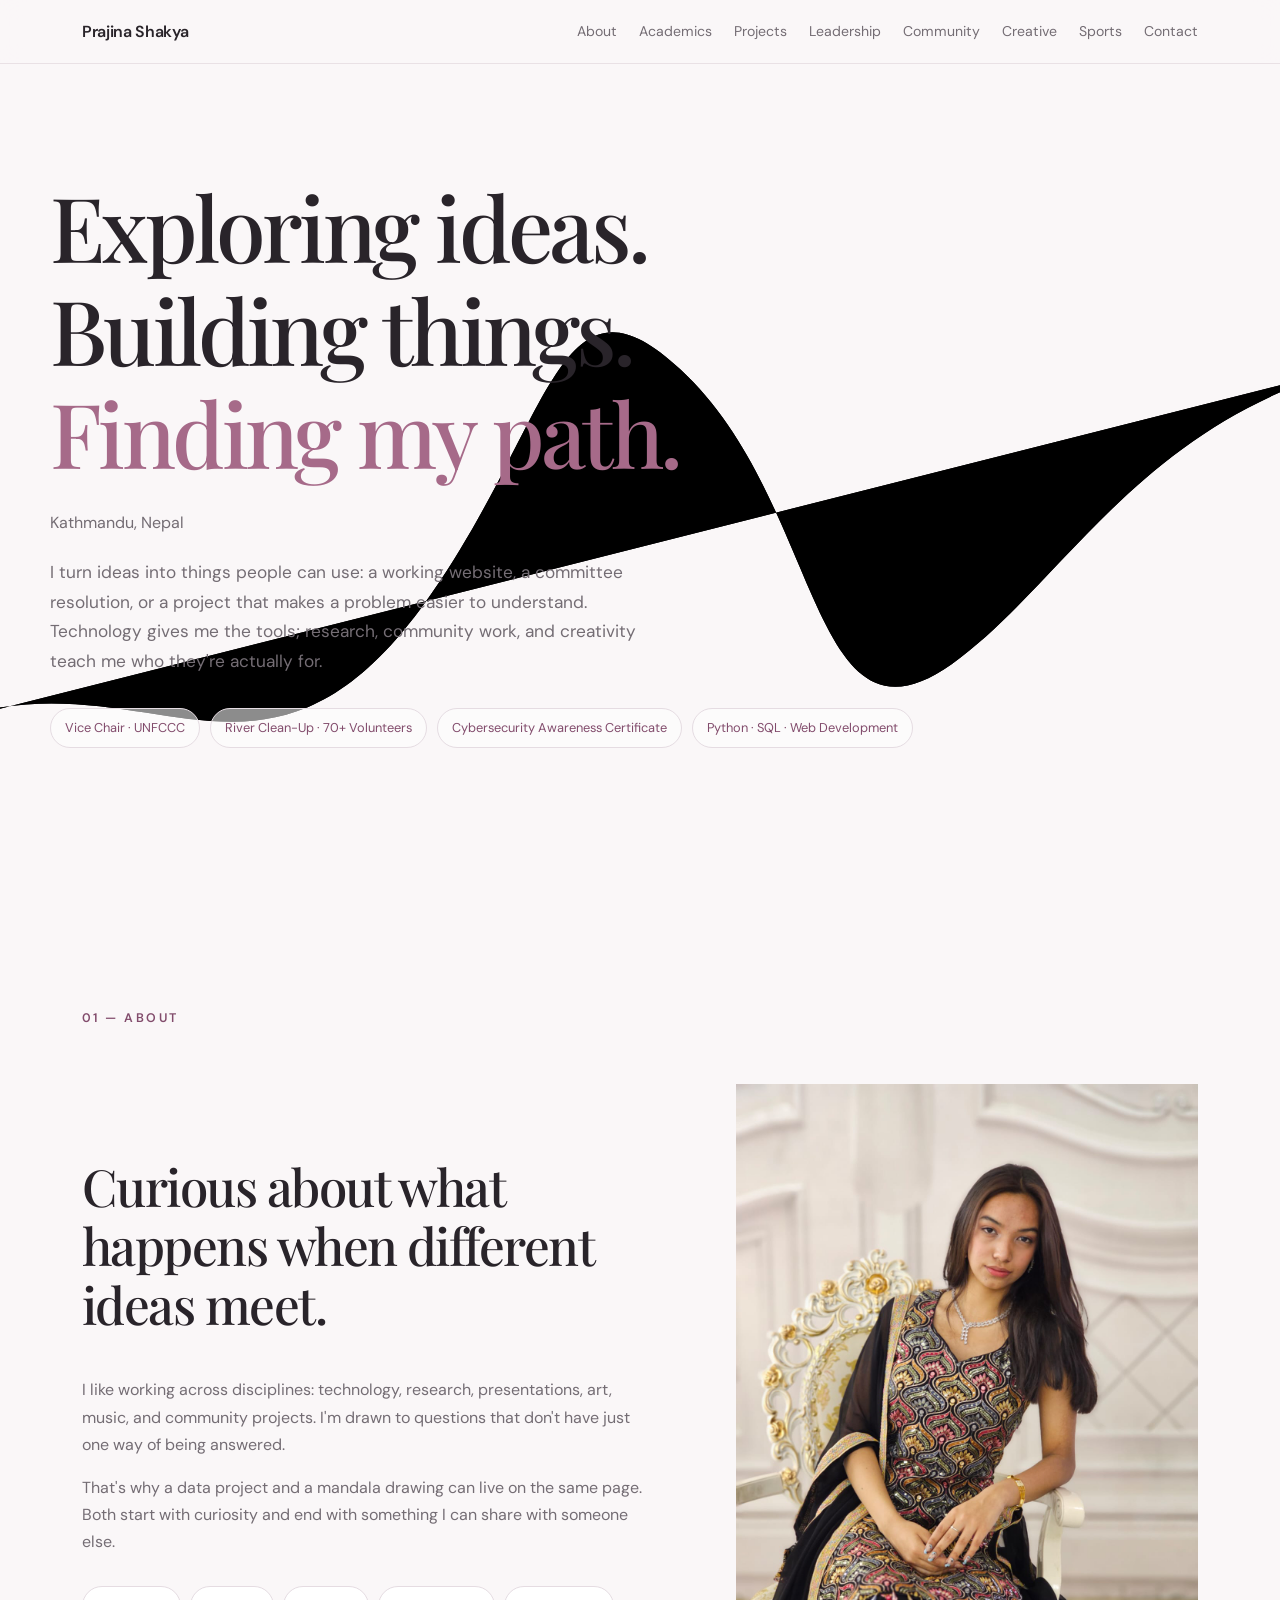
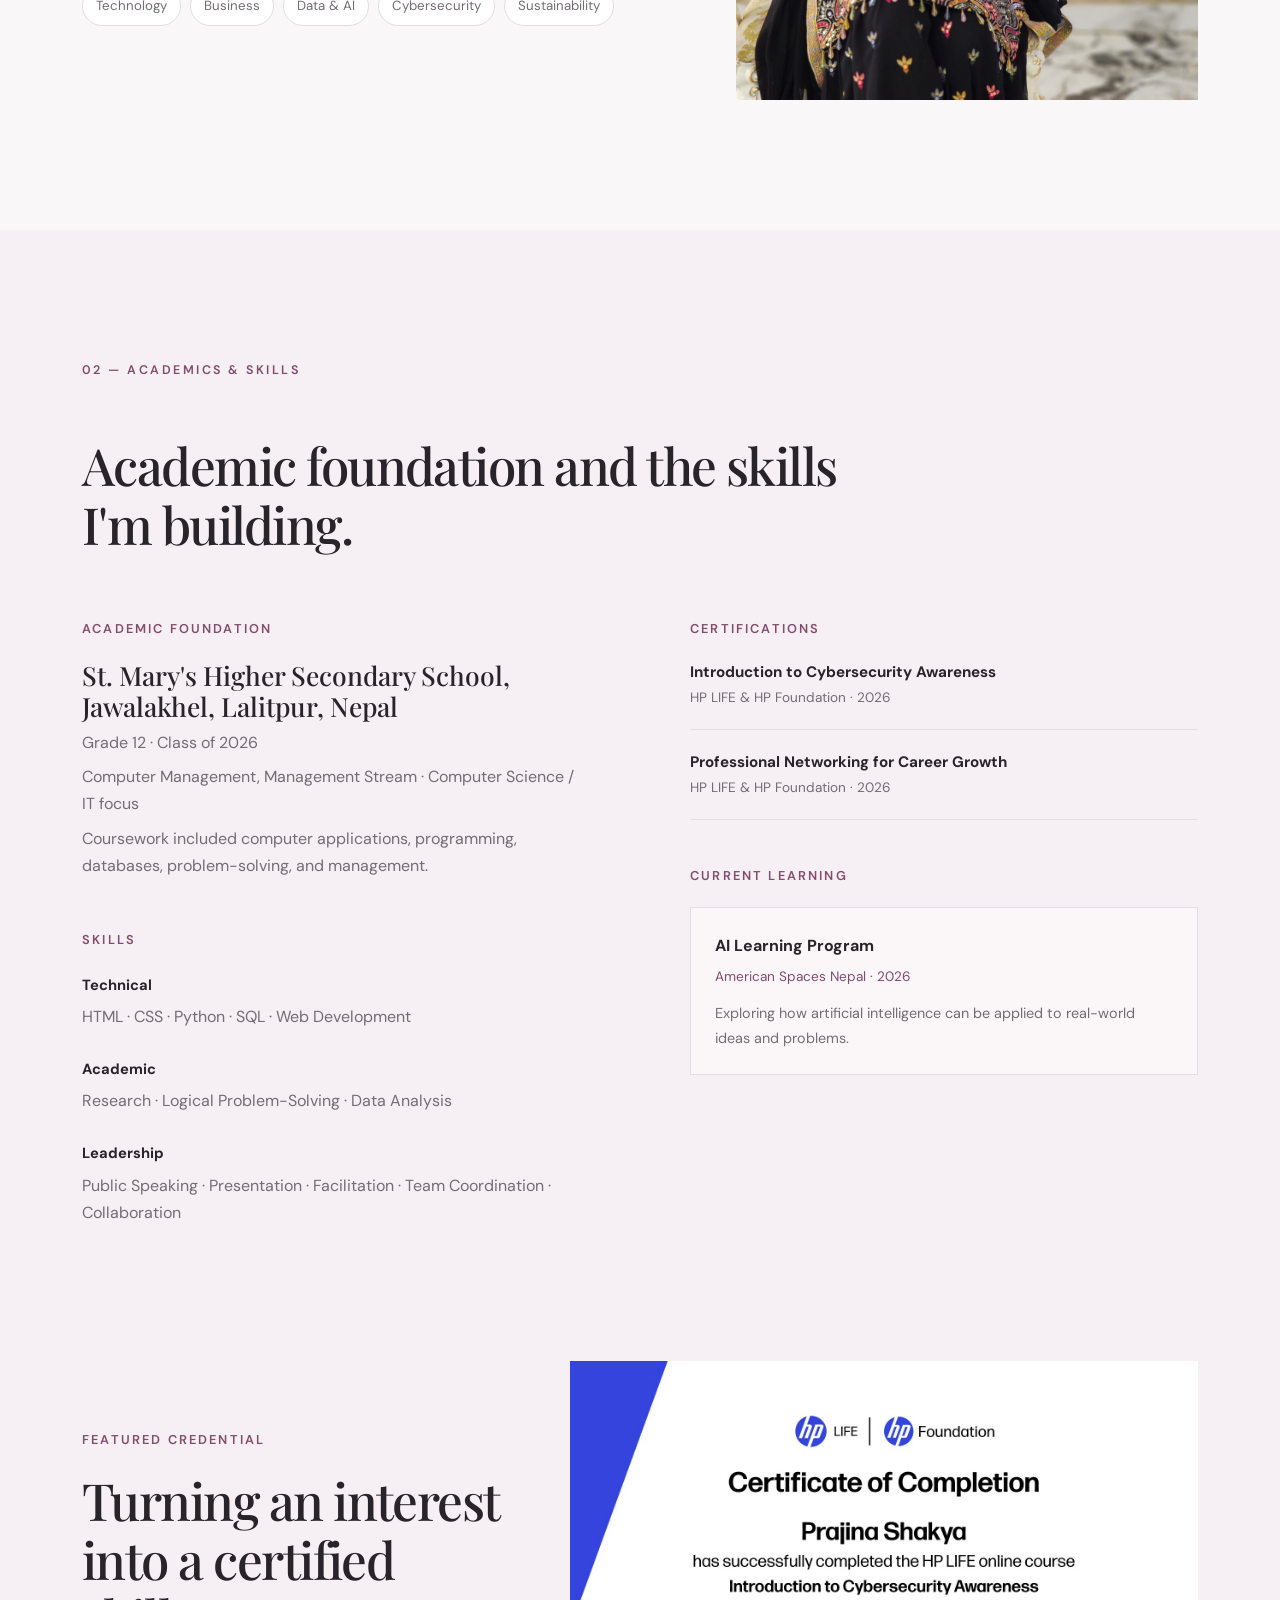
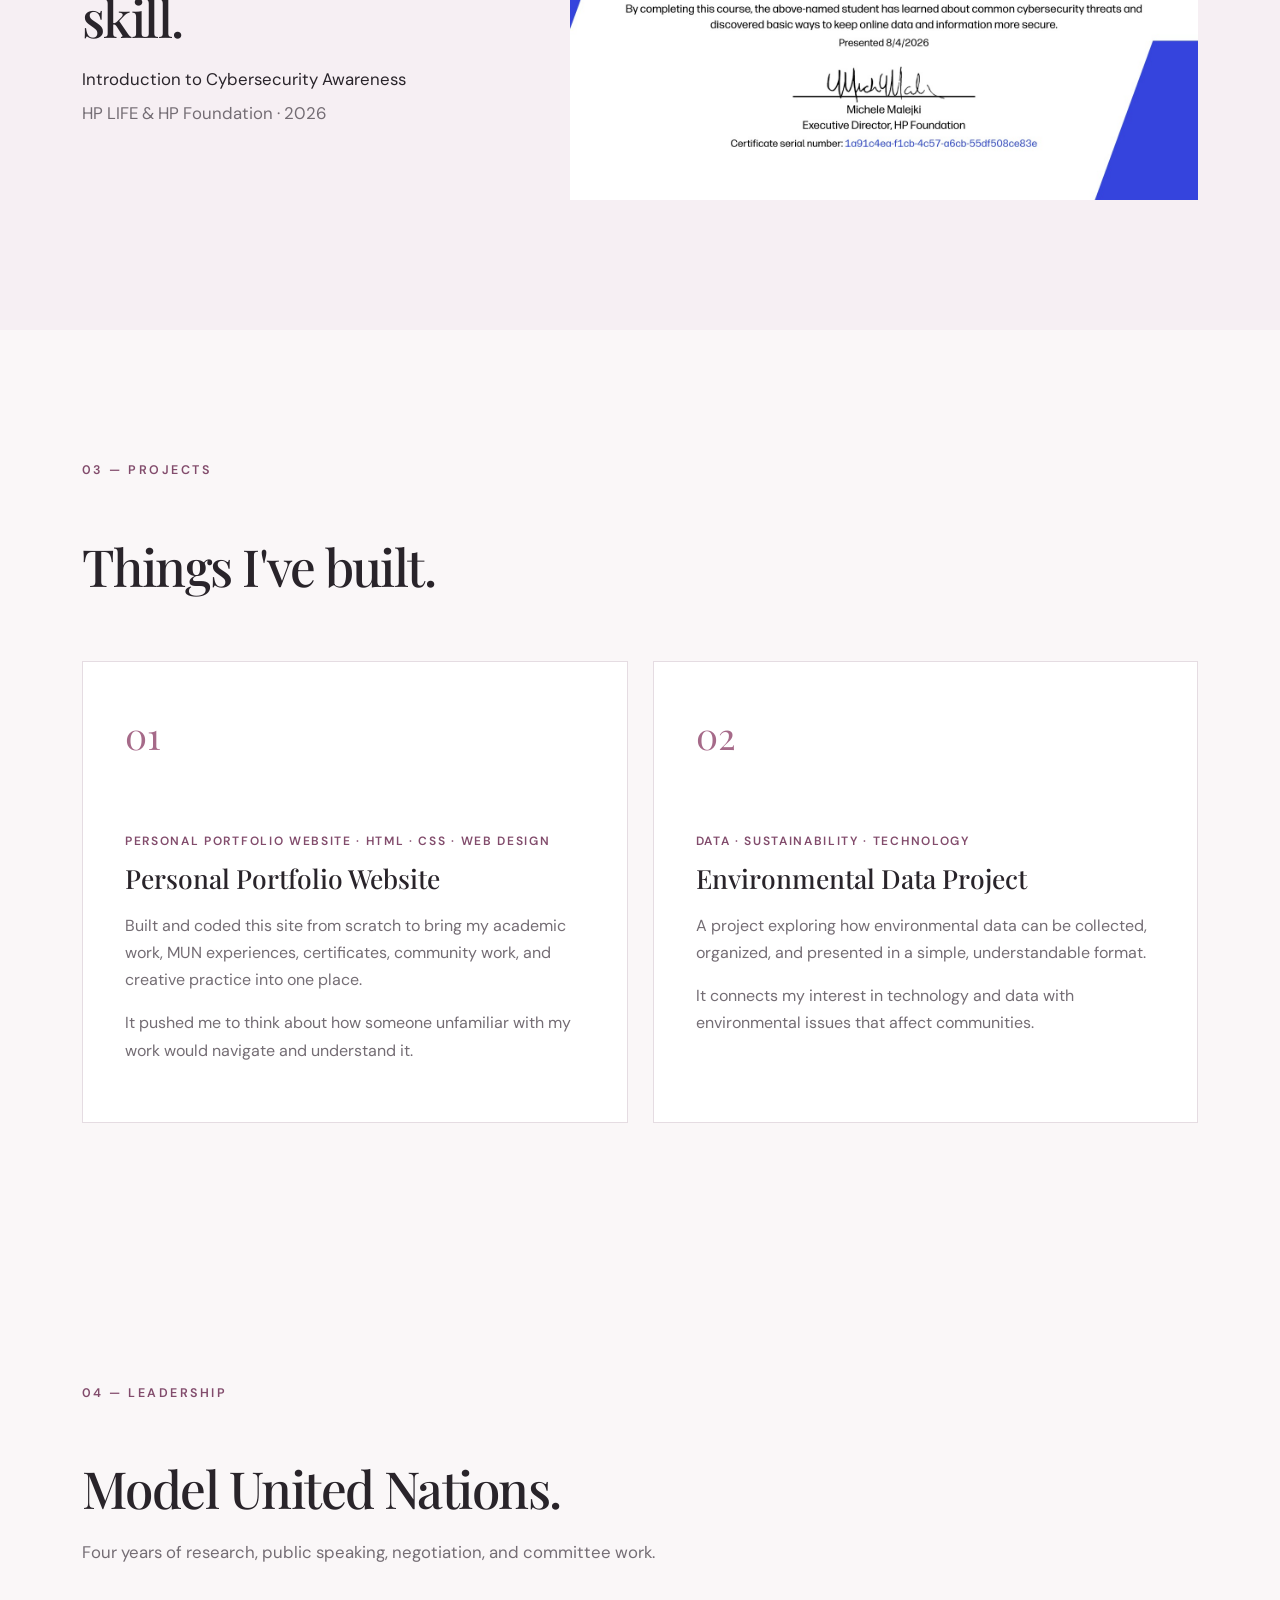
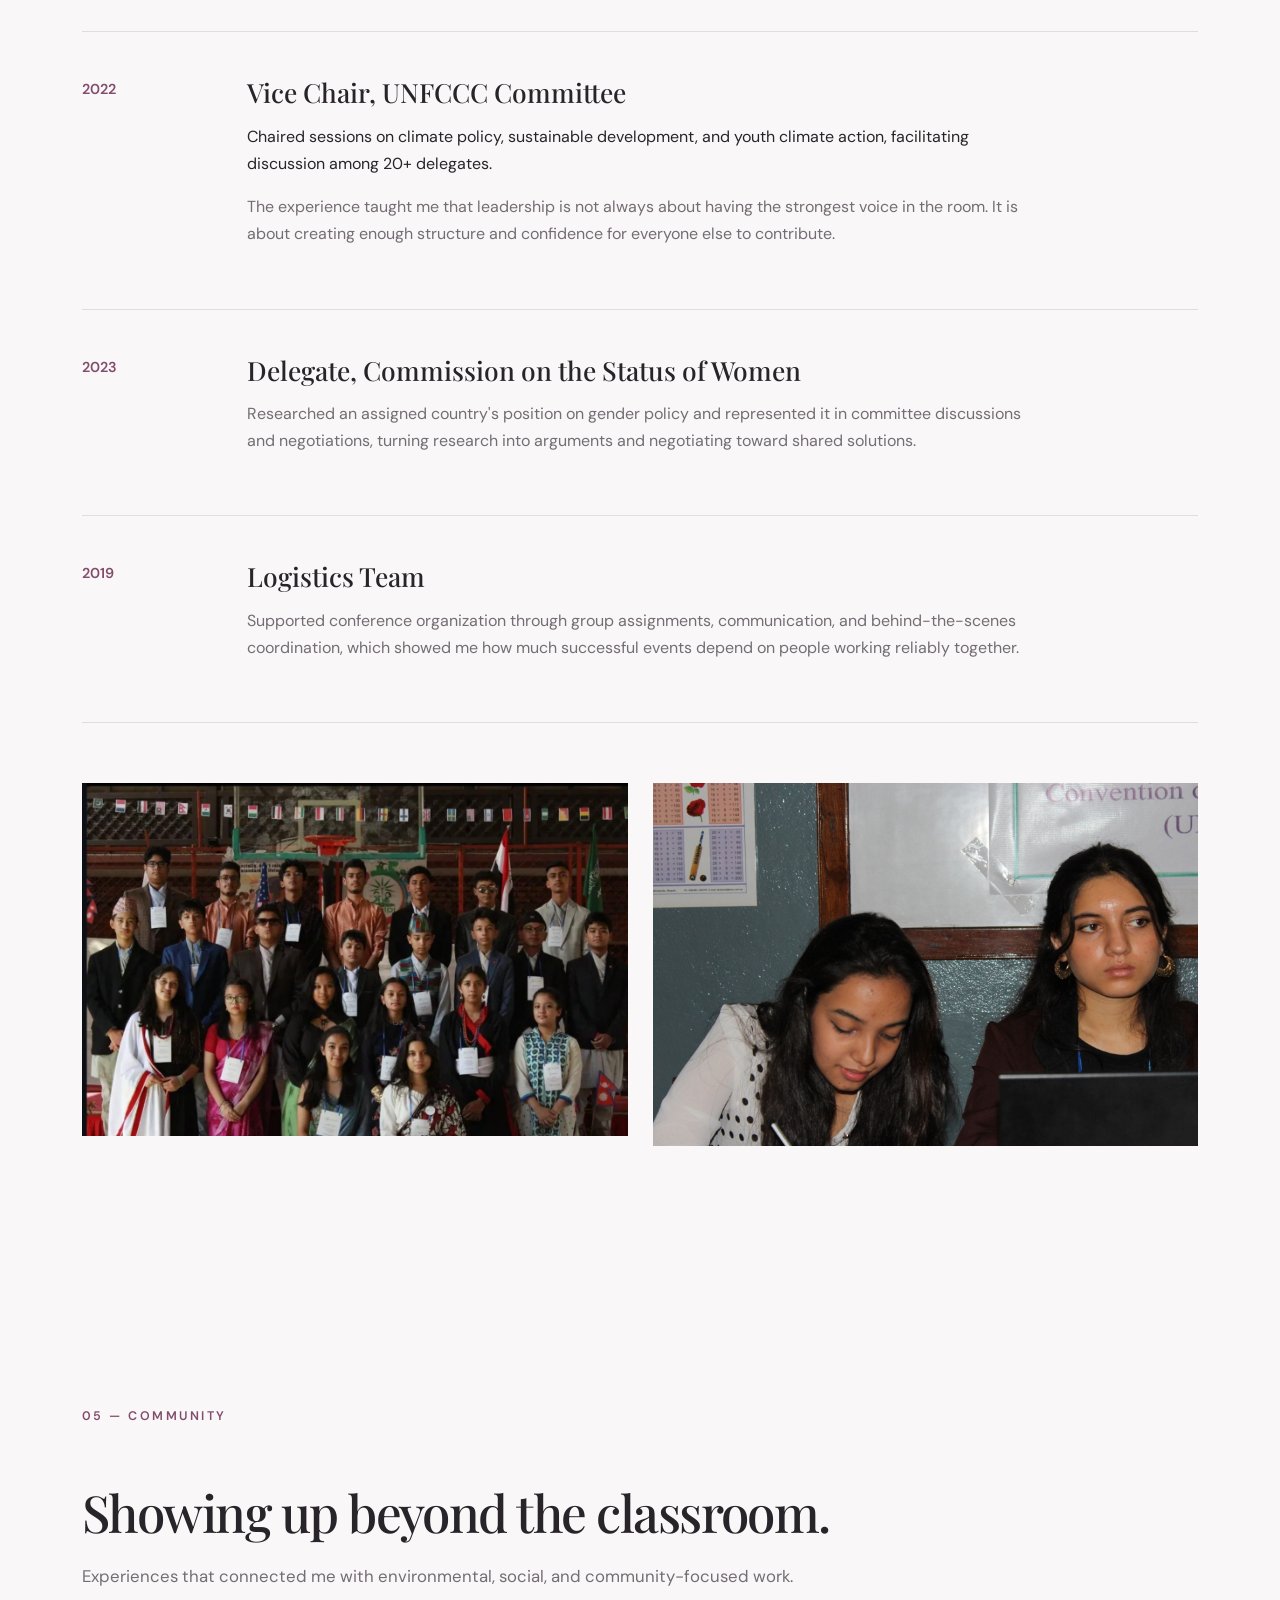
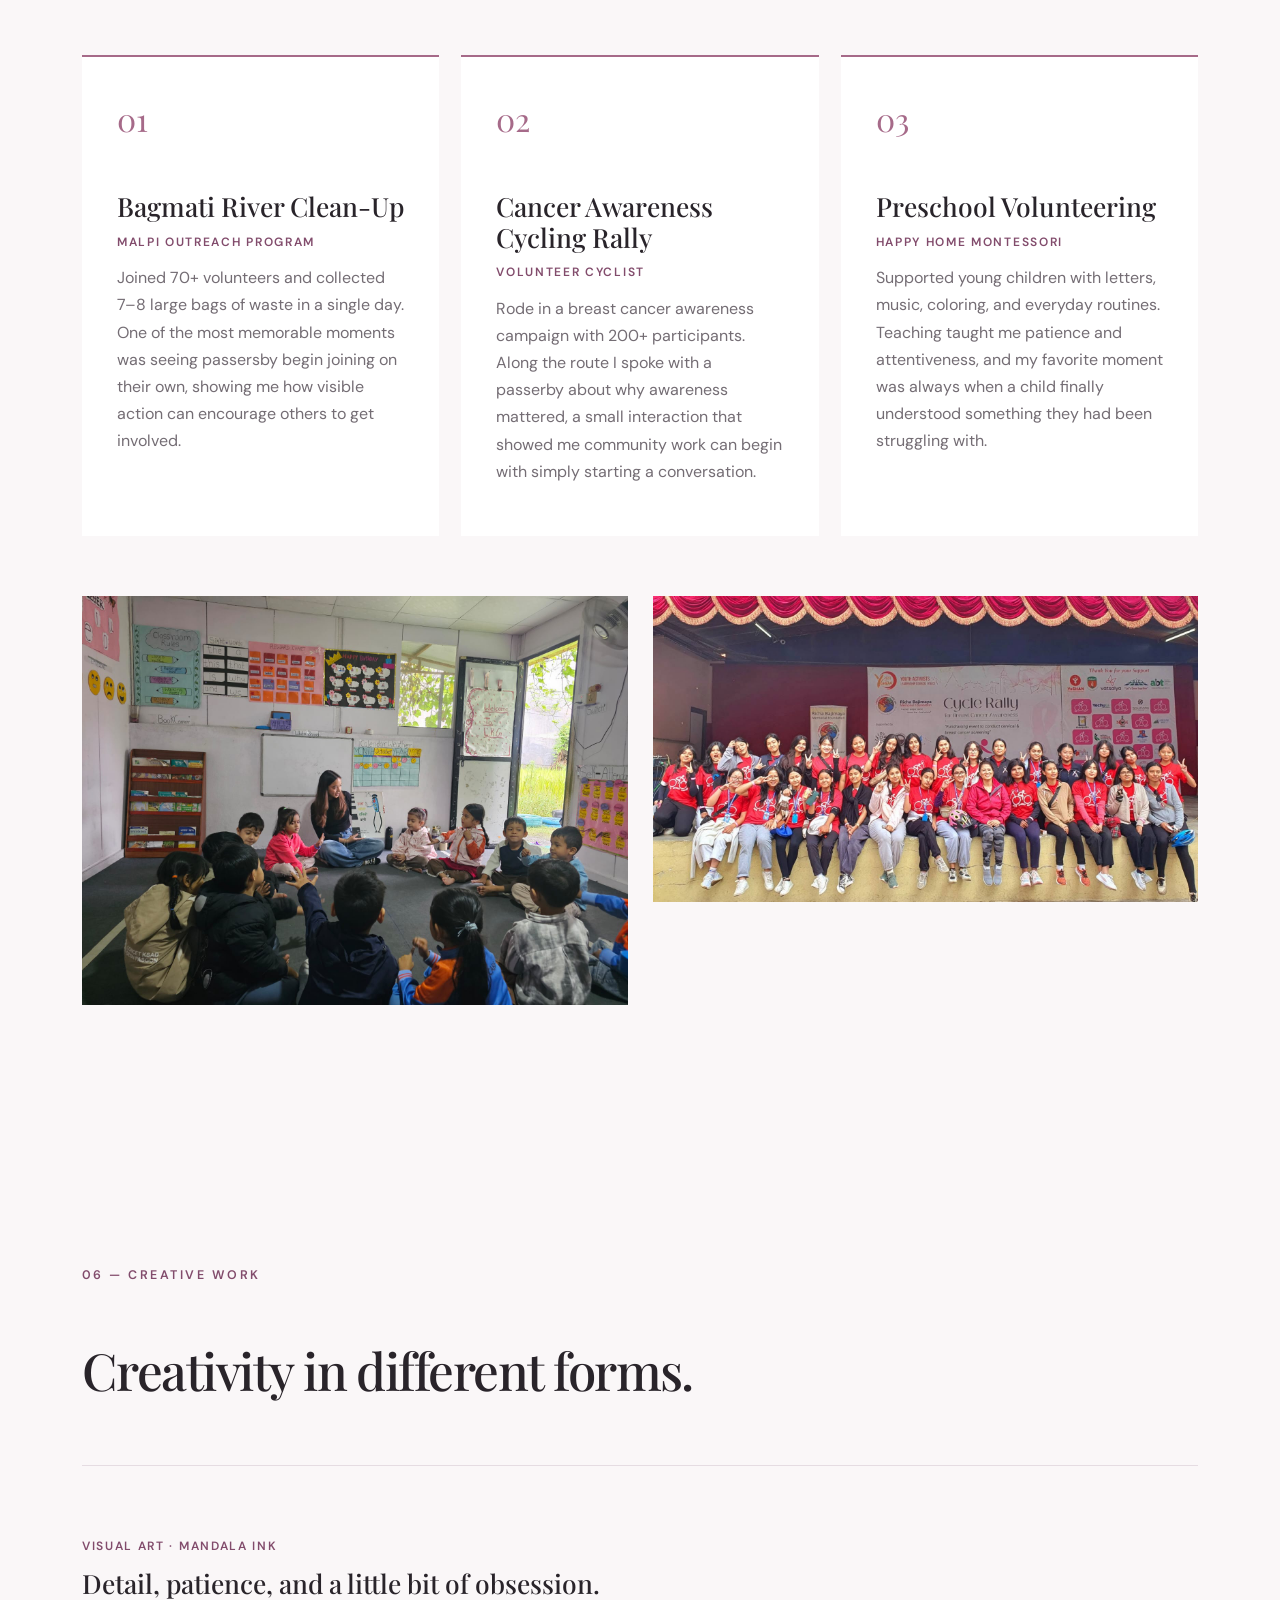
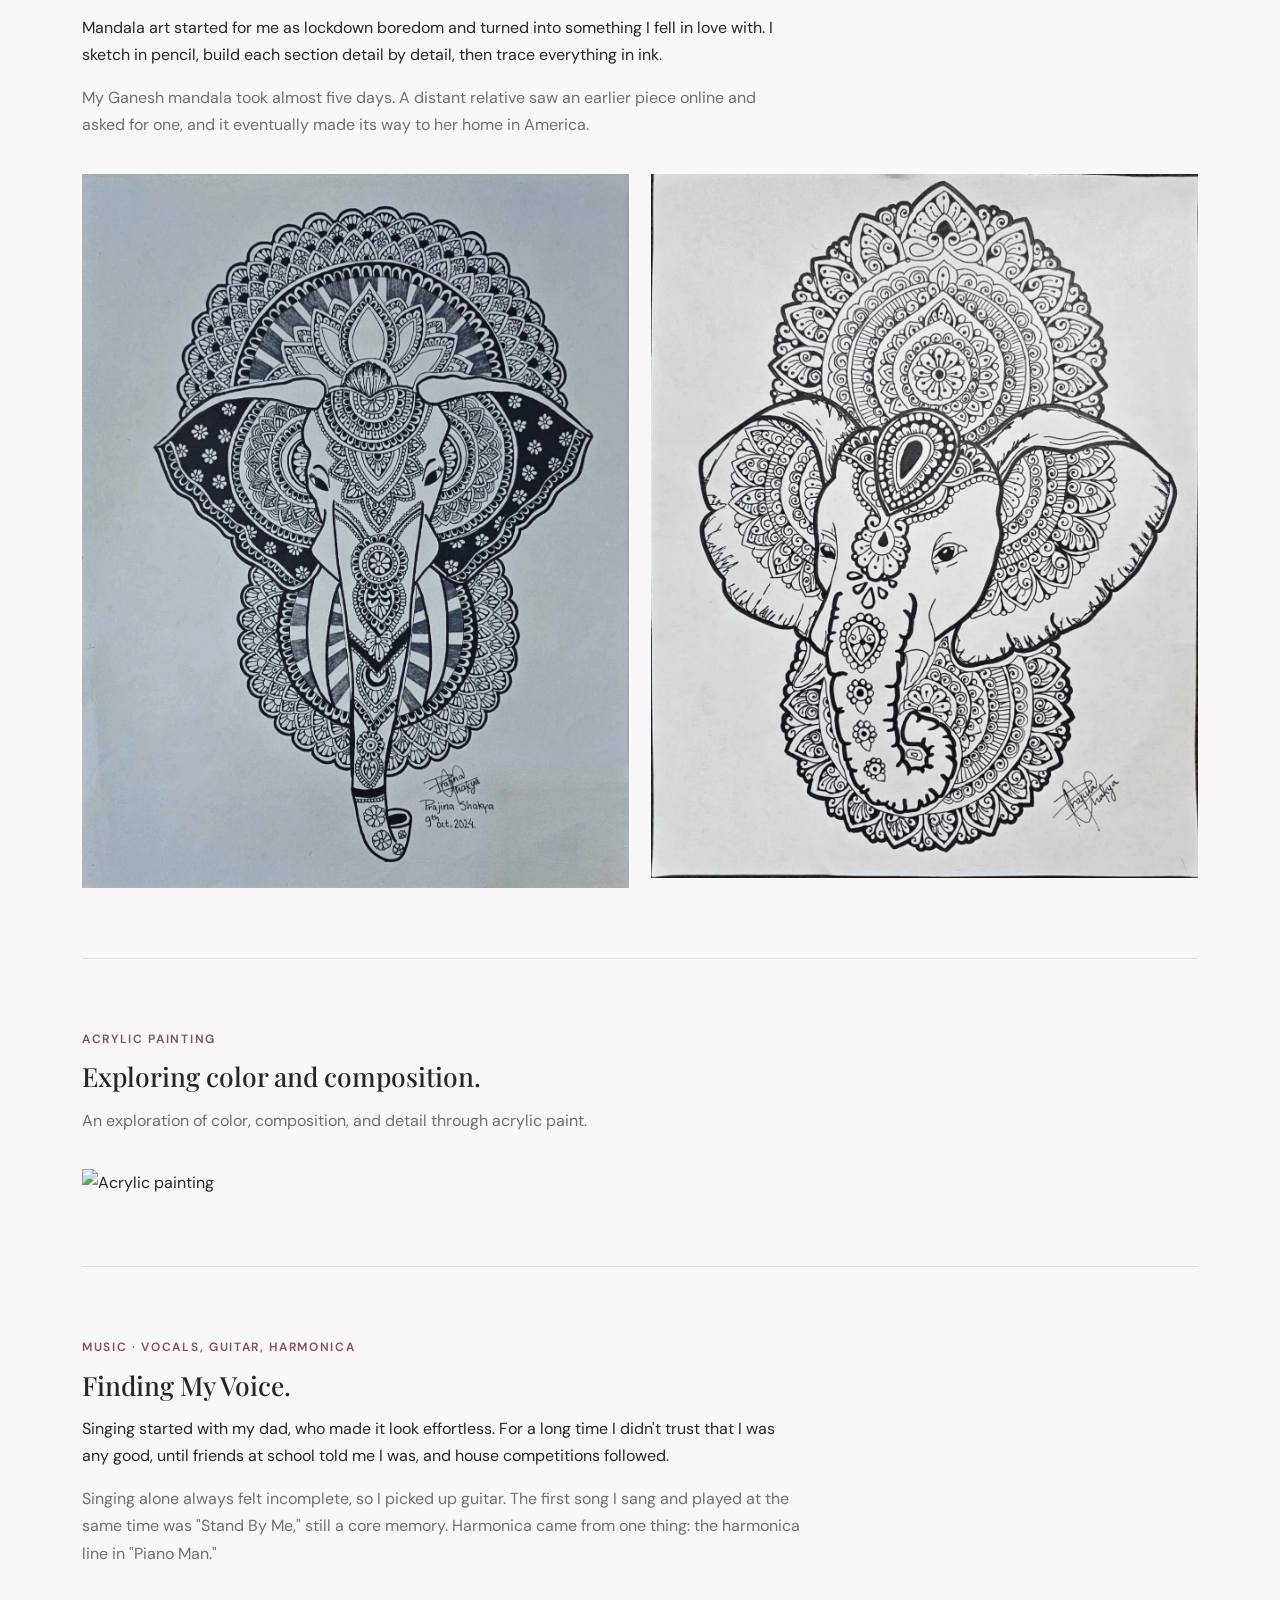
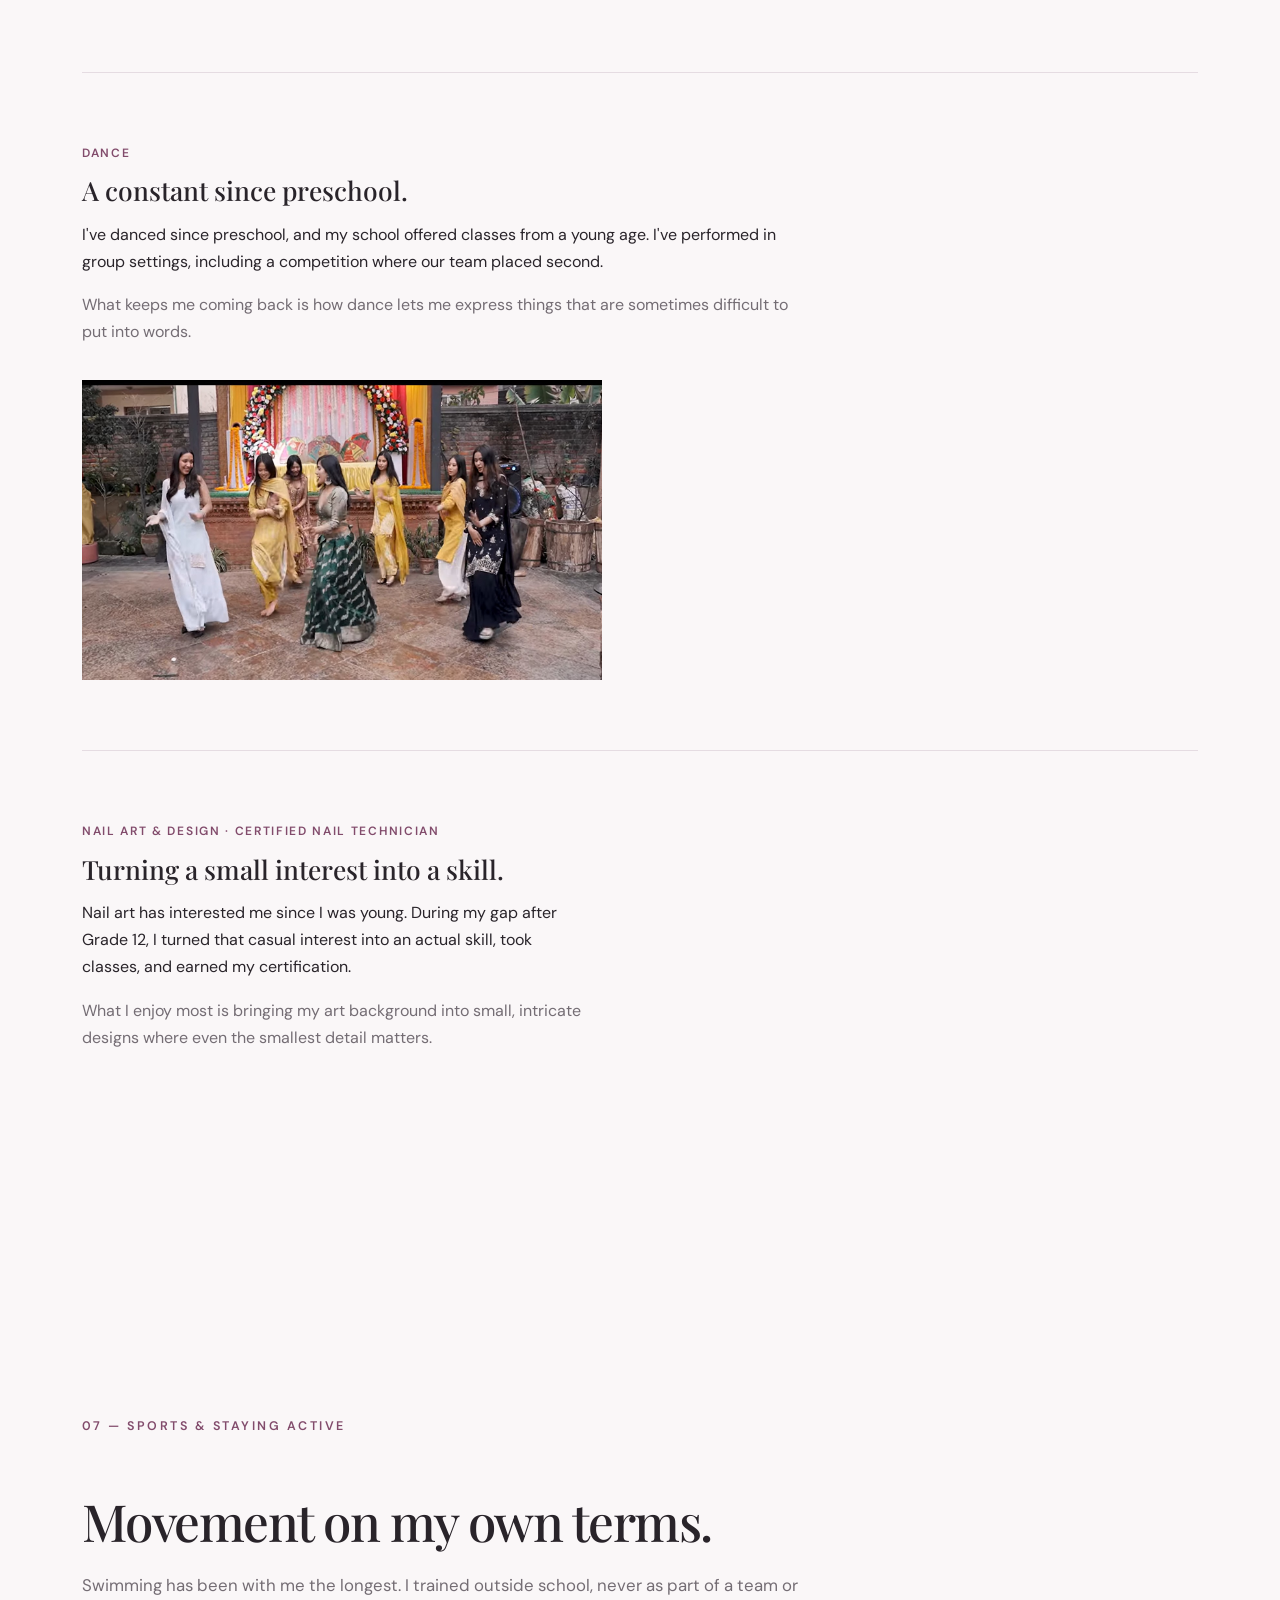
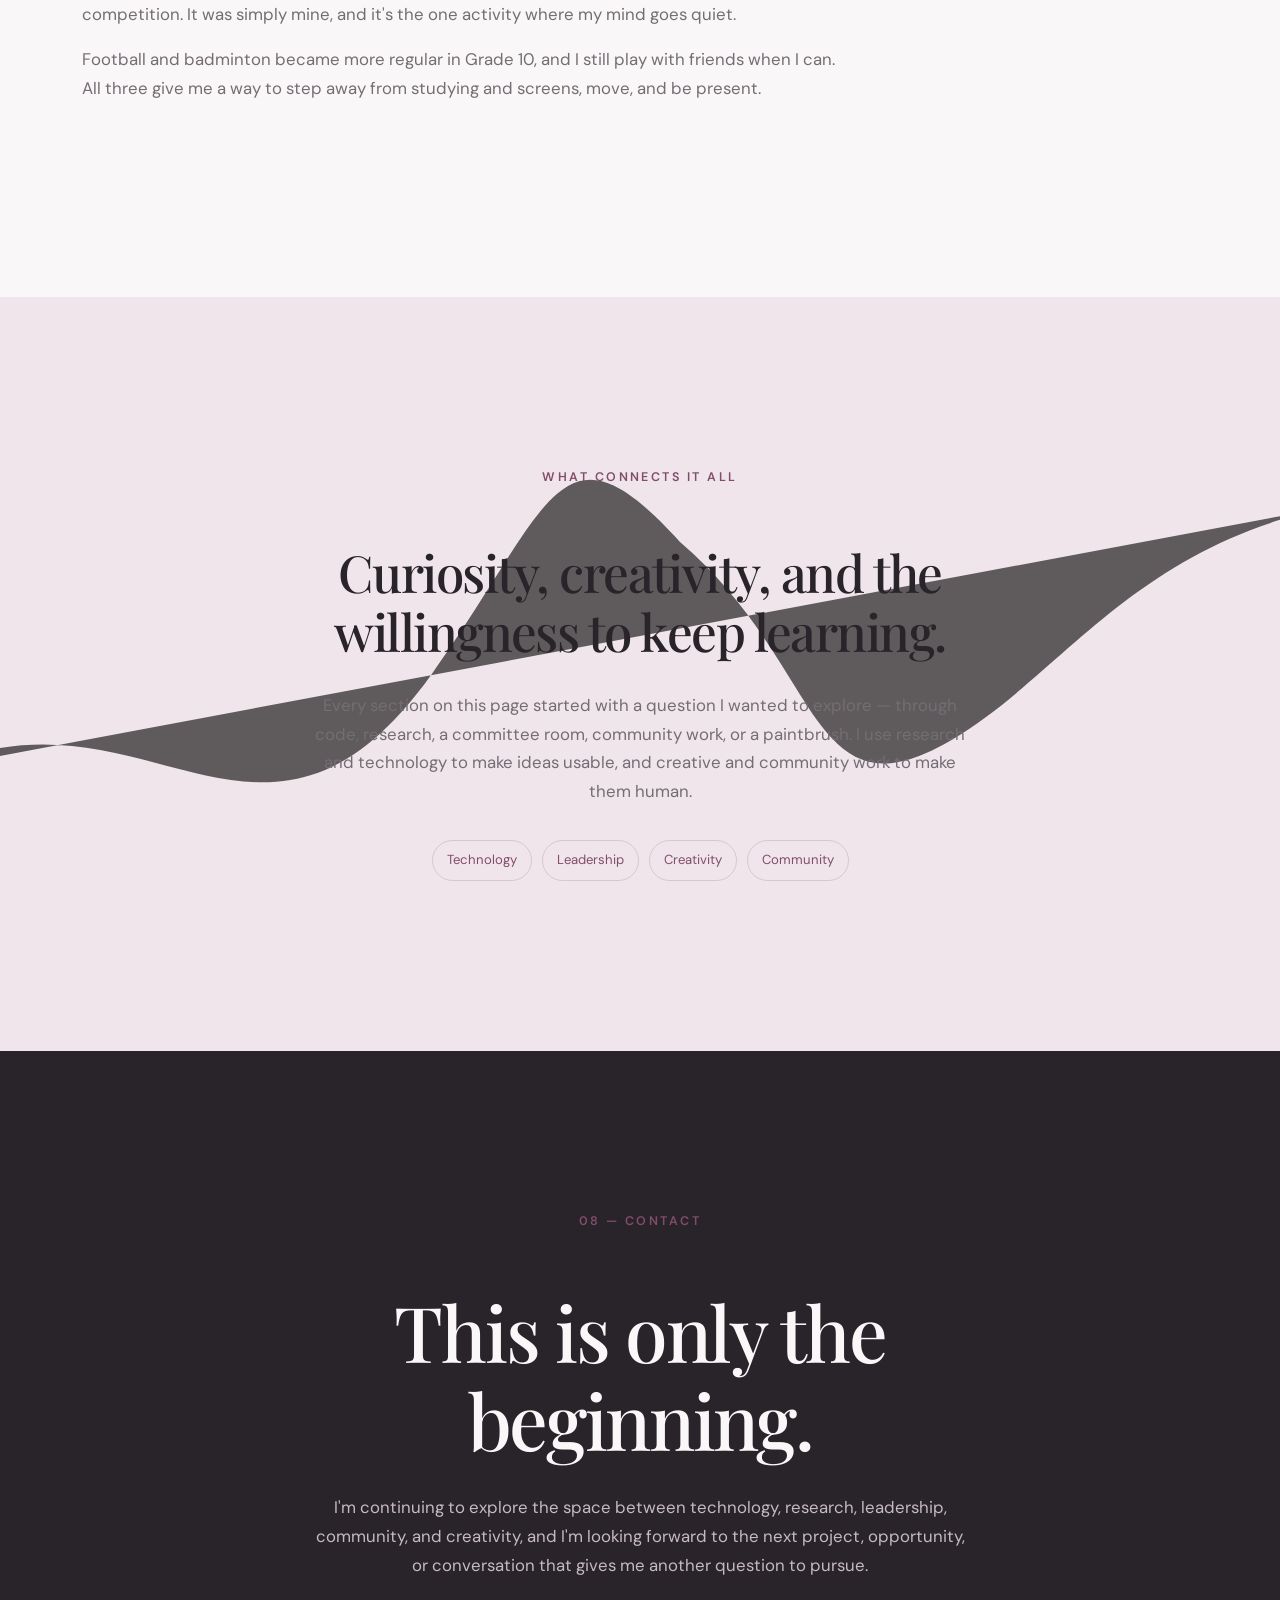
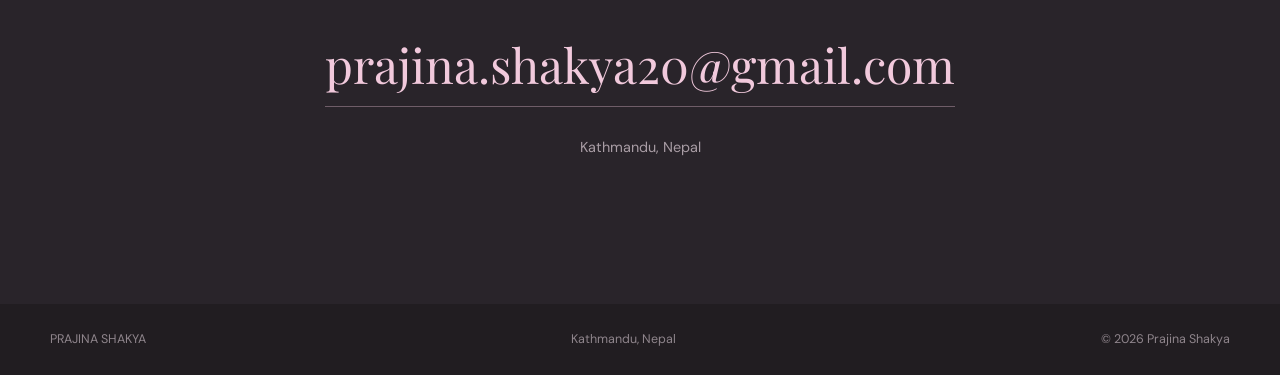
==== commit bf097f49: "Update index.html" ====
--- a/index.html
+++ b/index.html
@@ -5,1127 +5,36 @@
 
   <meta name="viewport" content="width=device-width, initial-scale=1.0">
 
-  <meta name="description" content="Portfolio of Prajina Shakya: Model UN leadership, community work, technology and data projects, and creative practice. Kathmandu, Nepal.">
+  <meta
+    name="description"
+    content="Portfolio of Prajina Shakya: Model UN leadership, community work, technology and data projects, and creative practice. Kathmandu, Nepal."
+  >
 
   <meta property="og:title" content="Prajina Shakya | Portfolio">
-  <meta property="og:description" content="Exploring ideas. Building things. Finding my path.">
-  <meta property="og:image" content="https://zzzzina994.github.io/personal-portfolio1/prajina.about.jpeg">
+  <meta
+    property="og:description"
+    content="Exploring ideas. Building things. Finding my path."
+  >
+  <meta
+    property="og:image"
+    content="https://zzzzina994.github.io/personal-portfolio1/prajina.about.jpeg"
+  >
 
   <title>Prajina Shakya | Portfolio</title>
 
   <link rel="preconnect" href="https://fonts.googleapis.com">
   <link rel="preconnect" href="https://fonts.gstatic.com" crossorigin>
 
-  <link href="https://fonts.googleapis.com/css2?family=DM+Sans:wght@400;500;600&family=Playfair+Display:wght@400;500;600&display=swap" rel="stylesheet">
-
-
-  <style>
-
-    :root {
-      --bg: #faf7f8;
-      --card: #ffffff;
-      --text: #29242a;
-      --muted: #746d74;
-      --line: #e5dce2;
-      --accent: #a66a89;
-      --accent-dark: #824c6c;
-      --soft-magenta: #f2e5ec;
-      --max-width: 1180px;
-    }
-
-
-    * {
-      box-sizing: border-box;
-    }
-
-
-    html {
-      scroll-behavior: smooth;
-    }
-
-
-    body {
-      margin: 0;
-      background: var(--bg);
-      color: var(--text);
-      font-family: "DM Sans", sans-serif;
-      line-height: 1.7;
-      overflow-x: hidden;
-    }
-
-
-    a {
-      color: inherit;
-      text-decoration: none;
-    }
-
-
-    img {
-      max-width: 100%;
-      display: block;
-    }
-
-
-    h1,
-    h2,
-    h3 {
-      margin-top: 0;
-      font-family: "Playfair Display", serif;
-      font-weight: 500;
-      line-height: 1.15;
-    }
-
-
-    h1 {
-      font-size: clamp(3.5rem, 7vw, 7rem);
-      letter-spacing: -0.04em;
-    }
-
-
-    h2 {
-      font-size: clamp(2.3rem, 4vw, 4.4rem);
-      letter-spacing: -0.03em;
-    }
-
-
-    h3 {
-      font-size: 1.65rem;
-    }
-
-
-    p {
-      margin-top: 0;
-    }
-
-
-    .muted {
-      color: var(--muted);
-    }
-
-
-
-    /* =========================
-       NAVIGATION
-    ========================= */
-
-    .site-header {
-      position: sticky;
-      top: 0;
-      z-index: 100;
-      background: rgba(250, 247, 248, 0.9);
-      border-bottom: 1px solid rgba(229, 220, 226, 0.8);
-      backdrop-filter: blur(12px);
-    }
-
-
-    .nav-container {
-      max-width: var(--max-width);
-      margin: auto;
-      padding: 18px 32px;
-      display: flex;
-      align-items: center;
-      justify-content: space-between;
-      gap: 30px;
-    }
-
-
-    .logo {
-      font-weight: 600;
-      letter-spacing: -0.02em;
-    }
-
-
-    .nav-links {
-      display: flex;
-      align-items: center;
-      gap: 22px;
-      flex-wrap: wrap;
-      justify-content: flex-end;
-    }
-
-
-    .nav-links a {
-      color: var(--muted);
-      font-size: 0.88rem;
-      transition: color 0.25s ease;
-    }
-
-
-    .nav-links a:hover {
-      color: var(--accent-dark);
-    }
-
-
-
-    /* =========================
-       HERO
-    ========================= */
-
-    .hero {
-      position: relative;
-      min-height: 86vh;
-      display: flex;
-      align-items: center;
-      overflow: hidden;
-    }
-
-
-    .hero-content {
-      position: relative;
-      z-index: 3;
-      width: min(var(--max-width), calc(100% - 64px));
-      margin: 0 auto;
-      padding: 110px 0 130px;
-    }
-
-
-    .hero h1 {
-      max-width: 900px;
-      margin-bottom: 26px;
-    }
-
-
-    .hero h1 em {
-      color: var(--accent);
-      font-style: normal;
-    }
-
-
-    .hero-location {
-      color: var(--muted);
-      margin-bottom: 22px;
-    }
-
-
-    .hero-description {
-      max-width: 610px;
-      color: var(--muted);
-      font-size: 1.08rem;
-    }
-
-
-
-    /* =========================
-       HERO RIBBON
-       THICK RIBBON = STATIC
-       THIN LINE = ANIMATED
-    ========================= */
-
-    .hero-ribbon {
-      position: absolute;
-      inset: 0;
-      z-index: 1;
-      pointer-events: none;
-      overflow: hidden;
-    }
-
-
-    .hero-ribbon svg {
-      width: 100%;
-      height: 100%;
-      display: block;
-      overflow: visible;
-    }
-
-
-    .ribbon-thick {
-      fill: none;
-      stroke: #f0e5eb;
-      stroke-width: 42;
-      stroke-linecap: round;
-      stroke-linejoin: round;
-    }
-
-
-    .ribbon-thin {
-      fill: none;
-      stroke: #b77b9e;
-      stroke-width: 3;
-      stroke-linecap: round;
-      stroke-linejoin: round;
-      stroke-dasharray: 2400;
-      stroke-dashoffset: 2400;
-      animation: ribbonMove 9s ease-in-out infinite;
-    }
-
-
-    @keyframes ribbonMove {
-
-      0% {
-        stroke-dashoffset: 2400;
-      }
-
-      45% {
-        stroke-dashoffset: 0;
-      }
-
-      70% {
-        stroke-dashoffset: 0;
-      }
-
-      100% {
-        stroke-dashoffset: -2400;
-      }
-
-    }
-
-
-
-    /* =========================
-       HERO HIGHLIGHTS
-    ========================= */
-
-    .hero-highlights {
-      display: flex;
-      flex-wrap: wrap;
-      gap: 10px;
-      margin-top: 35px;
-    }
-
-
-    .hero-highlights span {
-      padding: 8px 14px;
-      border: 1px solid var(--line);
-      border-radius: 999px;
-      background: rgba(255, 255, 255, 0.72);
-      color: var(--accent-dark);
-      font-size: 0.82rem;
-    }
-
-
-
-    /* =========================
-       SECTIONS
-    ========================= */
-
-    .section {
-      position: relative;
-      max-width: var(--max-width);
-      margin: 0 auto;
-      padding: 130px 32px;
-    }
-
-
-    .section-soft {
-      max-width: none;
-      padding-left: max(32px, calc((100vw - var(--max-width)) / 2 + 32px));
-      padding-right: max(32px, calc((100vw - var(--max-width)) / 2 + 32px));
-      background: #f6eff3;
-    }
-
-
-    .section-number {
-      margin-bottom: 55px;
-      color: var(--accent-dark);
-      font-size: 0.78rem;
-      font-weight: 600;
-      letter-spacing: 0.2em;
-    }
-
-
-    .section-intro {
-      max-width: 760px;
-      margin-bottom: 65px;
-    }
-
-
-    .section-intro h2 {
-      margin-bottom: 20px;
-    }
-
-
-    .section-intro p {
-      color: var(--muted);
-      font-size: 1.05rem;
-    }
-
-
-
-    /* =========================
-       ABOUT
-    ========================= */
-
-    .about-grid {
-      display: grid;
-      grid-template-columns: 1.1fr 0.9fr;
-      gap: 90px;
-      align-items: center;
-    }
-
-
-    .about-text h2 {
-      max-width: 720px;
-    }
-
-
-    .about-text p {
-      max-width: 700px;
-      color: var(--muted);
-    }
-
-
-    .interest-list {
-      display: flex;
-      flex-wrap: wrap;
-      gap: 9px;
-      margin-top: 30px;
-    }
-
-
-    .interest-list span {
-      padding: 8px 13px;
-      border: 1px solid var(--line);
-      border-radius: 999px;
-      background: var(--card);
-      color: var(--muted);
-      font-size: 0.83rem;
-    }
-
-
-    .portrait {
-      width: 100%;
-      max-height: 600px;
-      object-fit: cover;
-      border: 1px solid var(--line);
-    }
-
-
-
-    /* =========================
-       ACADEMICS
-    ========================= */
-
-    .academic-grid {
-      display: grid;
-      grid-template-columns: 1fr 1fr;
-      gap: 100px;
-    }
-
-
-    .school-block {
-      max-width: 600px;
-    }
-
-
-    .school-block h3 {
-      margin-bottom: 8px;
-    }
-
-
-    .school-block p {
-      margin-bottom: 7px;
-      color: var(--muted);
-    }
-
-
-    .small-heading {
-      margin-bottom: 20px;
-      font-family: "DM Sans", sans-serif;
-      font-size: 0.8rem;
-      font-weight: 600;
-      color: var(--accent-dark);
-      letter-spacing: 0.17em;
-      text-transform: uppercase;
-    }
-
-
-    .skill-group {
-      margin-bottom: 25px;
-    }
-
-
-    .skill-group strong {
-      font-size: 0.92rem;
-    }
-
-
-    .skill-group p {
-      margin-top: 5px;
-      color: var(--muted);
-    }
-
-
-    .certification-heading {
-      margin-top: 50px;
-    }
-
-
-    .credential-list {
-      display: grid;
-      gap: 20px;
-    }
-
-
-    .credential {
-      padding-bottom: 20px;
-      border-bottom: 1px solid var(--line);
-      display: flex;
-      flex-direction: column;
-    }
-
-
-    .credential strong {
-      font-size: 0.95rem;
-    }
-
-
-    .credential span {
-      color: var(--muted);
-      font-size: 0.85rem;
-    }
-
-
-    .learning-heading {
-      margin-top: 45px;
-    }
-
-
-    .current-learning {
-      padding: 24px;
-      border: 1px solid var(--line);
-      background: rgba(255, 255, 255, 0.55);
-    }
-
-
-    .current-learning strong {
-      display: block;
-      margin-bottom: 3px;
-    }
-
-
-    .current-learning span {
-      color: var(--accent-dark);
-      font-size: 0.85rem;
-    }
-
-
-    .current-learning p {
-      margin: 12px 0 0;
-      color: var(--muted);
-      font-size: 0.9rem;
-    }
-
-
-    .featured-credential {
-      margin-top: 110px;
-      display: grid;
-      grid-template-columns: 0.8fr 1.2fr;
-      gap: 70px;
-      align-items: center;
-    }
-
-
-    .featured-copy h2 {
-      margin-bottom: 18px;
-    }
-
-
-    .featured-copy > p:not(.eyebrow) {
-      margin-bottom: 5px;
-      font-size: 1.05rem;
-    }
-
-
-    .certificate-image {
-      width: 100%;
-      background: var(--card);
-      border: 1px solid var(--line);
-    }
-
-
-
-    /* =========================
-       PROJECTS
-    ========================= */
-
-    .project-grid {
-      display: grid;
-      grid-template-columns: repeat(2, 1fr);
-      gap: 25px;
-    }
-
-
-    .project-card {
-      position: relative;
-      min-height: 400px;
-      padding: 42px;
-      border: 1px solid var(--line);
-      background: var(--card);
-      transition:
-        transform 0.3s ease,
-        border-color 0.3s ease;
-    }
-
-
-    .project-card:hover {
-      transform: translateY(-5px);
-      border-color: #d3bdca;
-    }
-
-
-    .project-number {
-      margin-bottom: 65px;
-      color: var(--accent);
-      font-family: "Playfair Display", serif;
-      font-size: 2.3rem;
-    }
-
-
-    .card-category {
-      margin-bottom: 12px;
-      color: var(--accent-dark);
-      font-size: 0.75rem;
-      font-weight: 600;
-      letter-spacing: 0.14em;
-    }
-
-
-    .project-card h3 {
-      margin-bottom: 18px;
-    }
-
-
-    .project-card p:not(.card-category) {
-      color: var(--muted);
-    }
-
-
-    .project-focus {
-      margin-top: 30px;
-      color: var(--accent-dark);
-      font-size: 0.85rem;
-    }
-
-
-
-    /* =========================
-       LEADERSHIP
-    ========================= */
-
-    .timeline {
-      border-top: 1px solid var(--line);
-    }
-
-
-    .timeline-item {
-      display: grid;
-      grid-template-columns: 120px 1fr;
-      gap: 45px;
-      padding: 45px 0;
-      border-bottom: 1px solid var(--line);
-    }
-
-
-    .timeline-year {
-      color: var(--accent-dark);
-      font-size: 0.9rem;
-      font-weight: 600;
-    }
-
-
-    .timeline-content {
-      max-width: 780px;
-    }
-
-
-    .timeline-content h3 {
-      margin-bottom: 15px;
-    }
-
-
-    .timeline-content p:last-child {
-      color: var(--muted);
-    }
-
-
-    .image-row {
-      margin-top: 60px;
-      display: grid;
-      grid-template-columns: repeat(2, 1fr);
-      gap: 25px;
-    }
-
-
-    .image-row img {
-      width: 100%;
-    }
-
-
-
-    /* =========================
-       COMMUNITY
-    ========================= */
-
-    .community-grid {
-      display: grid;
-      grid-template-columns: repeat(3, 1fr);
-      gap: 22px;
-    }
-
-
-    .community-card {
-      padding: 35px;
-      border-top: 2px solid var(--accent);
-      background: var(--card);
-    }
-
-
-    .community-number {
-      display: block;
-      margin-bottom: 45px;
-      color: var(--accent);
-      font-family: "Playfair Display", serif;
-      font-size: 2rem;
-    }
-
-
-    .community-card h3 {
-      margin-bottom: 10px;
-    }
-
-
-    .community-card p:last-child {
-      color: var(--muted);
-    }
-
-
-    .community-images {
-      margin-top: 50px;
-    }
-
-
-
-    /* =========================
-       CREATIVE
-    ========================= */
-
-    .creative-block {
-      padding: 70px 0;
-      border-top: 1px solid var(--line);
-    }
-
-
-    .creative-heading {
-      width: 100%;
-      max-width: none;
-      margin-bottom: 35px;
-    }
-
-
-    .creative-heading h3 {
-      margin-bottom: 15px;
-    }
-
-
-    .creative-heading > p {
-      max-width: 900px;
-    }
-
-
-    .creative-heading > p:last-child {
-      color: var(--muted);
-    }
-
-
-    .creative-images {
-      display: grid;
-      grid-template-columns: repeat(2, 1fr);
-      gap: 22px;
-    }
-
-
-    .creative-images img {
-      width: 100%;
-    }
-
-
-    .nail-content {
-      max-width: none;
-    }
-
-
-    .dance-photo {
-      max-width: 520px;
-    }
-
-
-
-    /* =========================
-       CLOSING PAGE RIBBON
-       THICK = STATIC
-       THIN = ANIMATED
-    ========================= */
-
-    .closing-section {
-      position: relative;
-      overflow: hidden;
-      padding: 170px 32px;
-      background: #f0e5eb;
-    }
-
-
-    .closing-ribbon {
-      position: absolute;
-      inset: 0;
-      z-index: 1;
-      pointer-events: none;
-      overflow: hidden;
-    }
-
-
-    .closing-ribbon svg {
-      width: 100%;
-      height: 100%;
-      display: block;
-      overflow: visible;
-    }
-
-
-    .closing-ribbon .ribbon-thick {
-      fill: none;
-      stroke: #dfc5d3;
-      stroke-width: 42;
-      stroke-linecap: round;
-      stroke-linejoin: round;
-    }
-
-
-    .closing-ribbon .ribbon-thin {
-      fill: none;
-      stroke: #a66a89;
-      stroke-width: 3;
-      stroke-linecap: round;
-      stroke-linejoin: round;
-      stroke-dasharray: 2400;
-      stroke-dashoffset: 2400;
-      animation: ribbonMove 9s ease-in-out infinite;
-    }
-
-
-    .closing-content {
-      position: relative;
-      z-index: 2;
-      max-width: 760px;
-      margin: auto;
-      text-align: center;
-    }
-
-
-    .closing-content h2 {
-      margin-bottom: 30px;
-    }
-
-
-    .closing-content > p:not(.eyebrow) {
-      max-width: 650px;
-      margin: 0 auto;
-      color: var(--muted);
-      font-size: 1.05rem;
-    }
-
-
-    .closing-tags {
-      margin-top: 35px;
-      display: flex;
-      justify-content: center;
-      flex-wrap: wrap;
-      gap: 10px;
-    }
-
-
-    .closing-tags span {
-      padding: 8px 14px;
-      border: 1px solid rgba(130, 76, 108, 0.2);
-      border-radius: 999px;
-      color: var(--accent-dark);
-      font-size: 0.82rem;
-    }
-
-
-
-    /* =========================
-       CONTACT
-    ========================= */
-
-    .contact-section {
-      padding: 160px 32px 130px;
-      background: var(--text);
-      color: #faf7f8;
-      max-width: none;
-    }
-
-
-    .contact-inner {
-      max-width: 800px;
-      margin: auto;
-      text-align: center;
-    }
-
-
-    .contact-inner h2 {
-      margin-bottom: 30px;
-      font-size: clamp(3rem, 6vw, 5.5rem);
-    }
-
-
-    .contact-inner > p:not(.contact-location) {
-      max-width: 650px;
-      margin: 0 auto;
-      color: #c5bbc1;
-      font-size: 1.05rem;
-    }
-
-
-    .email-link {
-      display: inline-block;
-      margin-top: 45px;
-      color: #f1c9dc;
-      font-family: "Playfair Display", serif;
-      font-size: clamp(1.7rem, 4vw, 3rem);
-      border-bottom: 1px solid rgba(241, 201, 220, 0.35);
-      transition:
-        color 0.25s ease,
-        border-color 0.25s ease;
-    }
-
-
-    .email-link:hover {
-      color: #ffffff;
-      border-color: #ffffff;
-    }
-
-
-    .contact-location {
-      margin-top: 28px !important;
-      color: #a99da5 !important;
-      font-size: 0.9rem !important;
-    }
-
-
-
-    /* =========================
-       FOOTER
-    ========================= */
-
-    .site-footer {
-      width: 100%;
-      padding: 25px 32px;
-      background: #211d21;
-      color: #8f858c;
-      font-size: 0.78rem;
-    }
-
-
-    .footer-inner {
-      max-width: var(--max-width);
-      margin: 0 auto;
-      display: flex;
-      justify-content: space-between;
-      align-items: center;
-      gap: 20px;
-    }
-
-
-    .footer-inner p {
-      margin: 0;
-    }
-
-
-
-    /* =========================
-       TABLET
-    ========================= */
-
-    @media (max-width: 900px) {
-
-      .nav-container {
-        align-items: flex-start;
-        flex-direction: column;
-      }
-
-
-      .nav-links {
-        justify-content: flex-start;
-      }
-
-
-      .about-grid,
-      .academic-grid,
-      .featured-credential {
-        grid-template-columns: 1fr;
-        gap: 55px;
-      }
-
-
-      .project-grid,
-      .community-grid {
-        grid-template-columns: 1fr;
-      }
-
-
-      .hero {
-        min-height: 78vh;
-      }
-
-
-      .hero-content {
-        padding-top: 90px;
-        padding-bottom: 100px;
-      }
-
-    }
-
-
-
-    /* =========================
-       MOBILE
-    ========================= */
-
-    @media (max-width: 620px) {
-
-      .nav-container {
-        padding: 16px 20px;
-      }
-
-
-      .nav-links {
-        gap: 12px 16px;
-      }
-
-
-      .nav-links a {
-        font-size: 0.78rem;
-      }
-
-
-      .section {
-        padding: 90px 20px;
-      }
-
-
-      .section-soft {
-        padding-left: 20px;
-        padding-right: 20px;
-      }
-
-
-      .hero-content {
-        width: calc(100% - 40px);
-        padding: 90px 0;
-      }
-
-
-      h1 {
-        font-size: clamp(3rem, 15vw, 5rem);
-      }
-
-
-      .hero-highlights {
-        gap: 7px;
-      }
-
-
-      .hero-highlights span {
-        font-size: 0.76rem;
-      }
-
-
-      .project-card {
-        min-height: auto;
-        padding: 30px;
-      }
-
-
-      .timeline-item {
-        grid-template-columns: 1fr;
-        gap: 10px;
-      }
-
-
-      .image-row,
-      .creative-images {
-        grid-template-columns: 1fr;
-      }
-
-
-      .community-card {
-        padding: 30px;
-      }
-
-
-      .closing-section {
-        padding: 110px 20px;
-      }
-
-
-      .contact-section {
-        padding: 110px 20px;
-      }
-
-
-      .email-link {
-        font-size: 1.6rem;
-        overflow-wrap: anywhere;
-      }
-
-
-      .site-footer {
-        padding: 25px 20px;
-      }
-
-
-      .footer-inner {
-        flex-direction: column;
-        align-items: flex-start;
-      }
-
-
-      .ribbon-thick,
-      .closing-ribbon .ribbon-thick {
-        stroke-width: 30;
-      }
-
-
-      .ribbon-thin,
-      .closing-ribbon .ribbon-thin {
-        stroke-width: 2.5;
-      }
-
-    }
-
-
-
-    /* =========================
-       REDUCED MOTION
-    ========================= */
-
-    @media (prefers-reduced-motion: reduce) {
-
-      html {
-        scroll-behavior: auto;
-      }
-
-
-      .ribbon-thin,
-      .closing-ribbon .ribbon-thin {
-        animation: none;
-        stroke-dashoffset: 0;
-      }
-
-
-      .project-card {
-        transition: none;
-      }
-
-    }
-
-  </style>
-
+  <link
+    href="https://fonts.googleapis.com/css2?family=DM+Sans:wght@400;500;600&family=Playfair+Display:wght@400;500;600&display=swap"
+    rel="stylesheet"
+  >
+
+  <link rel="stylesheet" href="style.css">
 </head>
 
 
 <body>
-
 
   <!-- =========================
        NAVIGATION
@@ -1163,7 +72,6 @@
     </div>
 
   </header>
-
 
 
   <main id="top">
@@ -1192,7 +100,7 @@
           </path>
 
 
-          <!-- ANIMATED THIN LINE -->
+          <!-- THIN RIBBON -->
 
           <path
             class="ribbon-thin"
@@ -2118,28 +1026,15 @@
 
         <svg viewBox="0 0 1600 800" preserveAspectRatio="none">
 
-
-          <!-- STATIC THICK RIBBON -->
+          <!-- THIN RIBBON ONLY -->
 
           <path
-            class="ribbon-thick"
-            d="M -80 650
-               C 180 570, 330 760, 540 520
-               C 690 350, 700 190, 850 300
-               C 1030 430, 1010 690, 1190 590
-               C 1330 510, 1420 360, 1680 300">
-          </path>
-
-
-          <!-- ANIMATED THIN LINE -->
-
-          <path
-            class="ribbon-thin"
-            d="M -80 650
-               C 180 570, 330 760, 540 520
-               C 690 350, 700 190, 850 300
-               C 1030 430, 1010 690, 1190 590
-               C 1330 510, 1420 360, 1680 300">
+            class="closing-ribbon-line"
+            d="M -80 500
+               C 180 400, 330 650, 540 400
+               C 690 220, 700 120, 850 260
+               C 1030 390, 1010 560, 1190 470
+               C 1330 400, 1420 260, 1680 220">
           </path>
 
         </svg>
--- a/style.css
+++ b/style.css
@@ -0,0 +1,963 @@
+:root {
+  --bg: #faf7f8;
+  --card: #ffffff;
+  --text: #29242a;
+  --muted: #746d74;
+  --line: #e5dce2;
+  --accent: #a66a89;
+  --accent-dark: #824c6c;
+  --soft-magenta: #f2e5ec;
+  --max-width: 1180px;
+}
+
+* {
+  box-sizing: border-box;
+}
+
+html {
+  scroll-behavior: smooth;
+}
+
+body {
+  margin: 0;
+  background: var(--bg);
+  color: var(--text);
+  font-family: "DM Sans", sans-serif;
+  line-height: 1.7;
+  overflow-x: hidden;
+}
+
+a {
+  color: inherit;
+  text-decoration: none;
+}
+
+img {
+  max-width: 100%;
+  display: block;
+}
+
+h1,
+h2,
+h3 {
+  margin-top: 0;
+  font-family: "Playfair Display", serif;
+  font-weight: 500;
+  line-height: 1.15;
+}
+
+h1 {
+  font-size: clamp(3.5rem, 7vw, 7rem);
+  letter-spacing: -0.04em;
+}
+
+h2 {
+  font-size: clamp(2.3rem, 4vw, 4.4rem);
+  letter-spacing: -0.03em;
+}
+
+h3 {
+  font-size: 1.65rem;
+}
+
+p {
+  margin-top: 0;
+}
+
+.muted {
+  color: var(--muted);
+}
+
+
+/* =========================
+   HEADER / NAVIGATION
+========================= */
+
+.site-header {
+  position: sticky;
+  top: 0;
+  z-index: 100;
+  background: rgba(250, 247, 248, 0.9);
+  border-bottom: 1px solid rgba(229, 220, 226, 0.8);
+  backdrop-filter: blur(12px);
+}
+
+.nav-container {
+  max-width: var(--max-width);
+  margin: auto;
+  padding: 18px 32px;
+  display: flex;
+  align-items: center;
+  justify-content: space-between;
+  gap: 30px;
+}
+
+.logo {
+  font-weight: 600;
+  letter-spacing: -0.02em;
+}
+
+.nav-links {
+  display: flex;
+  align-items: center;
+  gap: 22px;
+  flex-wrap: wrap;
+  justify-content: flex-end;
+}
+
+.nav-links a {
+  color: var(--muted);
+  font-size: 0.88rem;
+  transition: color 0.25s ease;
+}
+
+.nav-links a:hover {
+  color: var(--accent-dark);
+}
+
+
+/* =========================
+   HERO
+========================= */
+
+.hero {
+  position: relative;
+  min-height: 86vh;
+  display: flex;
+  align-items: center;
+  overflow: hidden;
+}
+
+.hero-content {
+  position: relative;
+  z-index: 3;
+  width: min(var(--max-width), calc(100% - 64px));
+  margin: 0 auto;
+  padding: 110px 0 130px;
+}
+
+.eyebrow {
+  margin-bottom: 24px;
+  color: var(--accent-dark);
+  font-size: 0.82rem;
+  font-weight: 600;
+  letter-spacing: 0.24em;
+  text-transform: uppercase;
+}
+
+.hero h1 {
+  max-width: 900px;
+  margin-bottom: 26px;
+}
+
+.hero h1 em {
+  color: var(--accent);
+  font-style: normal;
+}
+
+.hero-location {
+  color: var(--muted);
+  margin-bottom: 22px;
+}
+
+.hero-description {
+  max-width: 610px;
+  color: var(--muted);
+  font-size: 1.08rem;
+}
+
+
+/* HERO HIGHLIGHTS */
+
+.hero-highlights {
+  display: flex;
+  flex-wrap: wrap;
+  gap: 10px;
+  margin-top: 32px;
+}
+
+.hero-highlights span {
+  padding: 8px 14px;
+  border: 1px solid var(--line);
+  border-radius: 999px;
+  background: rgba(255, 255, 255, 0.55);
+  color: var(--accent-dark);
+  font-size: 0.8rem;
+}
+
+
+/* ONE RIBBON ONLY */
+
+.hero-ribbon {
+  position: absolute;
+  inset: 0;
+  z-index: 1;
+  pointer-events: none;
+}
+
+.hero-ribbon svg {
+  width: 100%;
+  height: 100%;
+  overflow: visible;
+}
+
+/* Hide the second/background ribbon */
+.ribbon-path-back {
+  display: none;
+}
+
+.ribbon-path {
+  fill: none;
+  stroke: var(--accent);
+  stroke-width: 3;
+  opacity: 0.55;
+  stroke-linecap: round;
+  stroke-linejoin: round;
+}
+
+.ribbon-path-main {
+  stroke-dasharray: 1800;
+  stroke-dashoffset: 1800;
+  animation:
+    ribbonDraw 8s ease-in-out infinite,
+    ribbonFloat 8s ease-in-out infinite;
+}
+
+@keyframes ribbonDraw {
+  0% {
+    stroke-dashoffset: 1800;
+  }
+
+  45% {
+    stroke-dashoffset: 0;
+  }
+
+  70% {
+    stroke-dashoffset: 0;
+  }
+
+  100% {
+    stroke-dashoffset: -1800;
+  }
+}
+
+@keyframes ribbonFloat {
+  0%,
+  100% {
+    transform: translateY(0);
+  }
+
+  50% {
+    transform: translateY(-8px);
+  }
+}
+
+
+/* =========================
+   GENERAL SECTIONS
+========================= */
+
+.section {
+  position: relative;
+  max-width: var(--max-width);
+  margin: 0 auto;
+  padding: 130px 32px;
+}
+
+.section-soft {
+  max-width: none;
+  padding-left: max(32px, calc((100vw - var(--max-width)) / 2 + 32px));
+  padding-right: max(32px, calc((100vw - var(--max-width)) / 2 + 32px));
+  background: #f6eff3;
+}
+
+.section-number {
+  margin-bottom: 55px;
+  color: var(--accent-dark);
+  font-size: 0.78rem;
+  font-weight: 600;
+  letter-spacing: 0.2em;
+}
+
+.section-intro {
+  max-width: 760px;
+  margin-bottom: 65px;
+}
+
+.section-intro h2 {
+  margin-bottom: 20px;
+}
+
+.section-intro p {
+  color: var(--muted);
+  font-size: 1.05rem;
+}
+
+
+/* =========================
+   ABOUT
+========================= */
+
+.about-grid {
+  display: grid;
+  grid-template-columns: 1.1fr 0.9fr;
+  gap: 90px;
+  align-items: center;
+}
+
+.about-text h2 {
+  max-width: 720px;
+}
+
+.about-text p {
+  max-width: 700px;
+  color: var(--muted);
+}
+
+.interest-list {
+  display: flex;
+  flex-wrap: wrap;
+  gap: 9px;
+  margin-top: 30px;
+}
+
+.interest-list span {
+  padding: 8px 13px;
+  border: 1px solid var(--line);
+  border-radius: 999px;
+  background: var(--card);
+  color: var(--muted);
+  font-size: 0.83rem;
+}
+
+.photo-placeholder,
+.certificate-placeholder {
+  min-height: 280px;
+  border: 1px solid var(--line);
+  background: rgba(255, 255, 255, 0.6);
+  display: flex;
+  flex-direction: column;
+  align-items: center;
+  justify-content: center;
+  text-align: center;
+}
+
+.photo-placeholder span,
+.certificate-placeholder span {
+  color: var(--accent-dark);
+  font-size: 0.8rem;
+  font-weight: 600;
+  letter-spacing: 0.16em;
+}
+
+.photo-placeholder small,
+.certificate-placeholder small {
+  margin-top: 8px;
+  color: var(--muted);
+  font-size: 0.82rem;
+}
+
+.portrait-placeholder {
+  min-height: 500px;
+}
+
+
+/* =========================
+   ACADEMICS
+========================= */
+
+.academic-grid {
+  display: grid;
+  grid-template-columns: 1fr 1fr;
+  gap: 100px;
+}
+
+.school-block {
+  max-width: 600px;
+}
+
+.school-block h3 {
+  margin-bottom: 8px;
+}
+
+.school-block p {
+  margin-bottom: 7px;
+  color: var(--muted);
+}
+
+.small-heading {
+  margin-bottom: 20px;
+  font-family: "DM Sans", sans-serif;
+  font-size: 0.8rem;
+  font-weight: 600;
+  color: var(--accent-dark);
+  letter-spacing: 0.17em;
+  text-transform: uppercase;
+}
+
+.skill-group {
+  margin-bottom: 25px;
+}
+
+.skill-group strong {
+  font-size: 0.92rem;
+}
+
+.skill-group p {
+  margin-top: 5px;
+  color: var(--muted);
+}
+
+.certification-heading {
+  margin-top: 50px;
+}
+
+.credential-list {
+  display: grid;
+  gap: 20px;
+}
+
+.credential {
+  padding-bottom: 20px;
+  border-bottom: 1px solid var(--line);
+  display: flex;
+  flex-direction: column;
+}
+
+.credential strong {
+  font-size: 0.95rem;
+}
+
+.credential span {
+  color: var(--muted);
+  font-size: 0.85rem;
+}
+
+.learning-heading {
+  margin-top: 45px;
+}
+
+.current-learning {
+  padding: 24px;
+  border: 1px solid var(--line);
+  background: rgba(255, 255, 255, 0.55);
+}
+
+.current-learning strong {
+  display: block;
+  margin-bottom: 3px;
+}
+
+.current-learning span {
+  color: var(--accent-dark);
+  font-size: 0.85rem;
+}
+
+.current-learning p {
+  margin: 12px 0 0;
+  color: var(--muted);
+  font-size: 0.9rem;
+}
+
+.featured-credential {
+  margin-top: 110px;
+  display: grid;
+  grid-template-columns: 0.8fr 1.2fr;
+  gap: 70px;
+  align-items: center;
+}
+
+.featured-copy h2 {
+  margin-bottom: 18px;
+}
+
+.featured-copy > p:not(.eyebrow) {
+  margin-bottom: 5px;
+  font-size: 1.05rem;
+}
+
+.certificate-placeholder {
+  min-height: 430px;
+  background: var(--card);
+}
+
+
+/* =========================
+   PROJECTS
+========================= */
+
+.project-grid {
+  display: grid;
+  grid-template-columns: repeat(2, 1fr);
+  gap: 25px;
+}
+
+.project-card {
+  position: relative;
+  min-height: 400px;
+  padding: 42px;
+  border: 1px solid var(--line);
+  background: var(--card);
+  transition:
+    transform 0.3s ease,
+    border-color 0.3s ease;
+}
+
+.project-card:hover {
+  transform: translateY(-5px);
+  border-color: #d3bdca;
+}
+
+.project-number {
+  margin-bottom: 65px;
+  color: var(--accent);
+  font-family: "Playfair Display", serif;
+  font-size: 2.3rem;
+}
+
+.card-category {
+  margin-bottom: 12px;
+  color: var(--accent-dark);
+  font-size: 0.75rem;
+  font-weight: 600;
+  letter-spacing: 0.14em;
+}
+
+.project-card h3 {
+  margin-bottom: 18px;
+}
+
+.project-card p:not(.card-category) {
+  color: var(--muted);
+}
+
+.project-focus {
+  margin-top: 30px;
+  color: var(--accent-dark);
+  font-size: 0.85rem;
+}
+
+
+/* =========================
+   LEADERSHIP
+========================= */
+
+.timeline {
+  border-top: 1px solid var(--line);
+}
+
+.timeline-item {
+  display: grid;
+  grid-template-columns: 120px 1fr;
+  gap: 45px;
+  padding: 45px 0;
+  border-bottom: 1px solid var(--line);
+}
+
+.timeline-year {
+  color: var(--accent-dark);
+  font-size: 0.9rem;
+  font-weight: 600;
+}
+
+.timeline-content {
+  max-width: 780px;
+}
+
+.timeline-content h3 {
+  margin-bottom: 15px;
+}
+
+.timeline-content p:last-child {
+  color: var(--muted);
+}
+
+.image-row {
+  margin-top: 60px;
+  display: grid;
+  grid-template-columns: repeat(2, 1fr);
+  gap: 25px;
+}
+
+
+/* =========================
+   COMMUNITY
+========================= */
+
+.community-grid {
+  display: grid;
+  grid-template-columns: repeat(3, 1fr);
+  gap: 22px;
+}
+
+.community-card {
+  padding: 35px;
+  border-top: 2px solid var(--accent);
+  background: var(--card);
+}
+
+.community-number {
+  display: block;
+  margin-bottom: 45px;
+  color: var(--accent);
+  font-family: "Playfair Display", serif;
+  font-size: 2rem;
+}
+
+.community-card h3 {
+  margin-bottom: 10px;
+}
+
+.community-card p:last-child {
+  color: var(--muted);
+}
+
+.community-images {
+  margin-top: 50px;
+}
+
+
+/* =========================
+   CREATIVE
+========================= */
+
+.creative-block {
+  padding: 70px 0;
+  border-top: 1px solid var(--line);
+}
+
+.creative-heading {
+  max-width: 720px;
+  margin-bottom: 35px;
+}
+
+.creative-heading h3 {
+  margin-bottom: 15px;
+}
+
+.creative-heading > p:last-child {
+  color: var(--muted);
+}
+
+.creative-images {
+  display: grid;
+  grid-template-columns: repeat(2, 1fr);
+  gap: 22px;
+}
+
+.three-images {
+  grid-template-columns: repeat(3, 1fr);
+}
+
+.nail-content {
+  max-width: 500px;
+}
+
+.nail-photo {
+  min-height: 330px;
+}
+
+.dance-photo {
+  max-width: 520px;
+  min-height: 300px;
+}
+
+.final-creative-block {
+  padding-bottom: 20px;
+}
+
+
+/* =========================
+   CLOSING SECTION
+========================= */
+
+.closing-section {
+  position: relative;
+  overflow: hidden;
+  padding: 170px 32px;
+  background: #f0e5eb;
+}
+
+.closing-content {
+  position: relative;
+  z-index: 2;
+  max-width: 760px;
+  margin: auto;
+  text-align: center;
+}
+
+.closing-content h2 {
+  margin-bottom: 30px;
+}
+
+.closing-content > p:not(.eyebrow) {
+  max-width: 650px;
+  margin: 0 auto;
+  color: var(--muted);
+  font-size: 1.05rem;
+}
+
+.closing-tags {
+  margin-top: 35px;
+  display: flex;
+  justify-content: center;
+  flex-wrap: wrap;
+  gap: 10px;
+}
+
+.closing-tags span {
+  padding: 8px 14px;
+  border: 1px solid rgba(130, 76, 108, 0.2);
+  border-radius: 999px;
+  color: var(--accent-dark);
+  font-size: 0.82rem;
+}
+
+.closing-ribbon {
+  position: absolute;
+  inset: 0;
+  pointer-events: none;
+  opacity: 0.6;
+}
+
+.closing-ribbon svg {
+  width: 100%;
+  height: 100%;
+}
+
+
+/* =========================
+   CONTACT
+========================= */
+
+/*
+   IMPORTANT:
+   The contact section used to inherit
+   max-width: 1180px from .section.
+   This caused the white strips on both sides.
+*/
+
+.contact-section {
+  max-width: none;
+  width: 100%;
+  margin: 0;
+  padding: 160px 32px 130px;
+  background: var(--text);
+  color: #faf7f8;
+}
+
+.contact-inner {
+  max-width: 800px;
+  margin: auto;
+  text-align: center;
+}
+
+.contact-inner .eyebrow {
+  color: #d8a9c2;
+}
+
+.contact-inner h2 {
+  margin-bottom: 30px;
+  font-size: clamp(3rem, 6vw, 5.5rem);
+}
+
+.contact-inner > p:not(.eyebrow):not(.contact-location) {
+  max-width: 650px;
+  margin: 0 auto;
+  color: #c5bbc1;
+  font-size: 1.05rem;
+}
+
+.email-link {
+  display: inline-block;
+  margin-top: 45px;
+  color: #f1c9dc;
+  font-family: "Playfair Display", serif;
+  font-size: clamp(1.7rem, 4vw, 3rem);
+  border-bottom: 1px solid rgba(241, 201, 220, 0.35);
+  transition:
+    color 0.25s ease,
+    border-color 0.25s ease;
+}
+
+.email-link:hover {
+  color: #ffffff;
+  border-color: #ffffff;
+}
+
+.contact-location {
+  margin-top: 28px;
+  color: #a99da5;
+  font-size: 0.9rem;
+}
+
+
+/* =========================
+   FOOTER
+========================= */
+
+.site-footer {
+  width: 100%;
+  padding: 25px 32px;
+  background: #211d21;
+  color: #8f858c;
+  font-size: 0.78rem;
+}
+
+.footer-inner {
+  max-width: var(--max-width);
+  margin: 0 auto;
+  display: flex;
+  justify-content: space-between;
+  align-items: center;
+  gap: 20px;
+}
+
+.footer-inner p {
+  margin: 0;
+}
+
+
+/* =========================
+   RESPONSIVE
+========================= */
+
+@media (max-width: 900px) {
+
+  .nav-container {
+    align-items: flex-start;
+    flex-direction: column;
+  }
+
+  .nav-links {
+    justify-content: flex-start;
+  }
+
+  .about-grid,
+  .academic-grid,
+  .featured-credential {
+    grid-template-columns: 1fr;
+    gap: 55px;
+  }
+
+  .project-grid,
+  .community-grid {
+    grid-template-columns: 1fr;
+  }
+
+  .three-images {
+    grid-template-columns: 1fr 1fr;
+  }
+
+  .hero {
+    min-height: 78vh;
+  }
+
+  .hero-content {
+    padding-top: 90px;
+    padding-bottom: 100px;
+  }
+
+  .hero-ribbon {
+    opacity: 0.7;
+  }
+}
+
+
+@media (max-width: 620px) {
+
+  .nav-container {
+    padding: 16px 20px;
+  }
+
+  .nav-links {
+    gap: 12px 16px;
+  }
+
+  .nav-links a {
+    font-size: 0.78rem;
+  }
+
+  .section {
+    padding: 90px 20px;
+  }
+
+  .section-soft {
+    padding-left: 20px;
+    padding-right: 20px;
+  }
+
+  .hero-content {
+    width: calc(100% - 40px);
+    padding: 90px 0;
+  }
+
+  h1 {
+    font-size: clamp(3rem, 15vw, 5rem);
+  }
+
+  .portrait-placeholder {
+    min-height: 390px;
+  }
+
+  .project-card {
+    min-height: auto;
+    padding: 30px;
+  }
+
+  .timeline-item {
+    grid-template-columns: 1fr;
+    gap: 10px;
+  }
+
+  .image-row,
+  .creative-images,
+  .three-images {
+    grid-template-columns: 1fr;
+  }
+
+  .community-card {
+    padding: 30px;
+  }
+
+  .closing-section {
+    padding: 110px 20px;
+  }
+
+  .contact-section {
+    max-width: none;
+    width: 100%;
+    padding: 110px 20px;
+  }
+
+  .email-link {
+    font-size: 1.6rem;
+    overflow-wrap: anywhere;
+  }
+
+  .site-footer {
+    padding: 25px 20px;
+  }
+
+  .footer-inner {
+    flex-direction: column;
+    align-items: flex-start;
+  }
+}
+
+
+@media (prefers-reduced-motion: reduce) {
+
+  html {
+    scroll-behavior: auto;
+  }
+
+  .ribbon-path-main {
+    animation: none;
+    stroke-dashoffset: 0;
+  }
+
+  .project-card {
+    transition: none;
+  }
+}
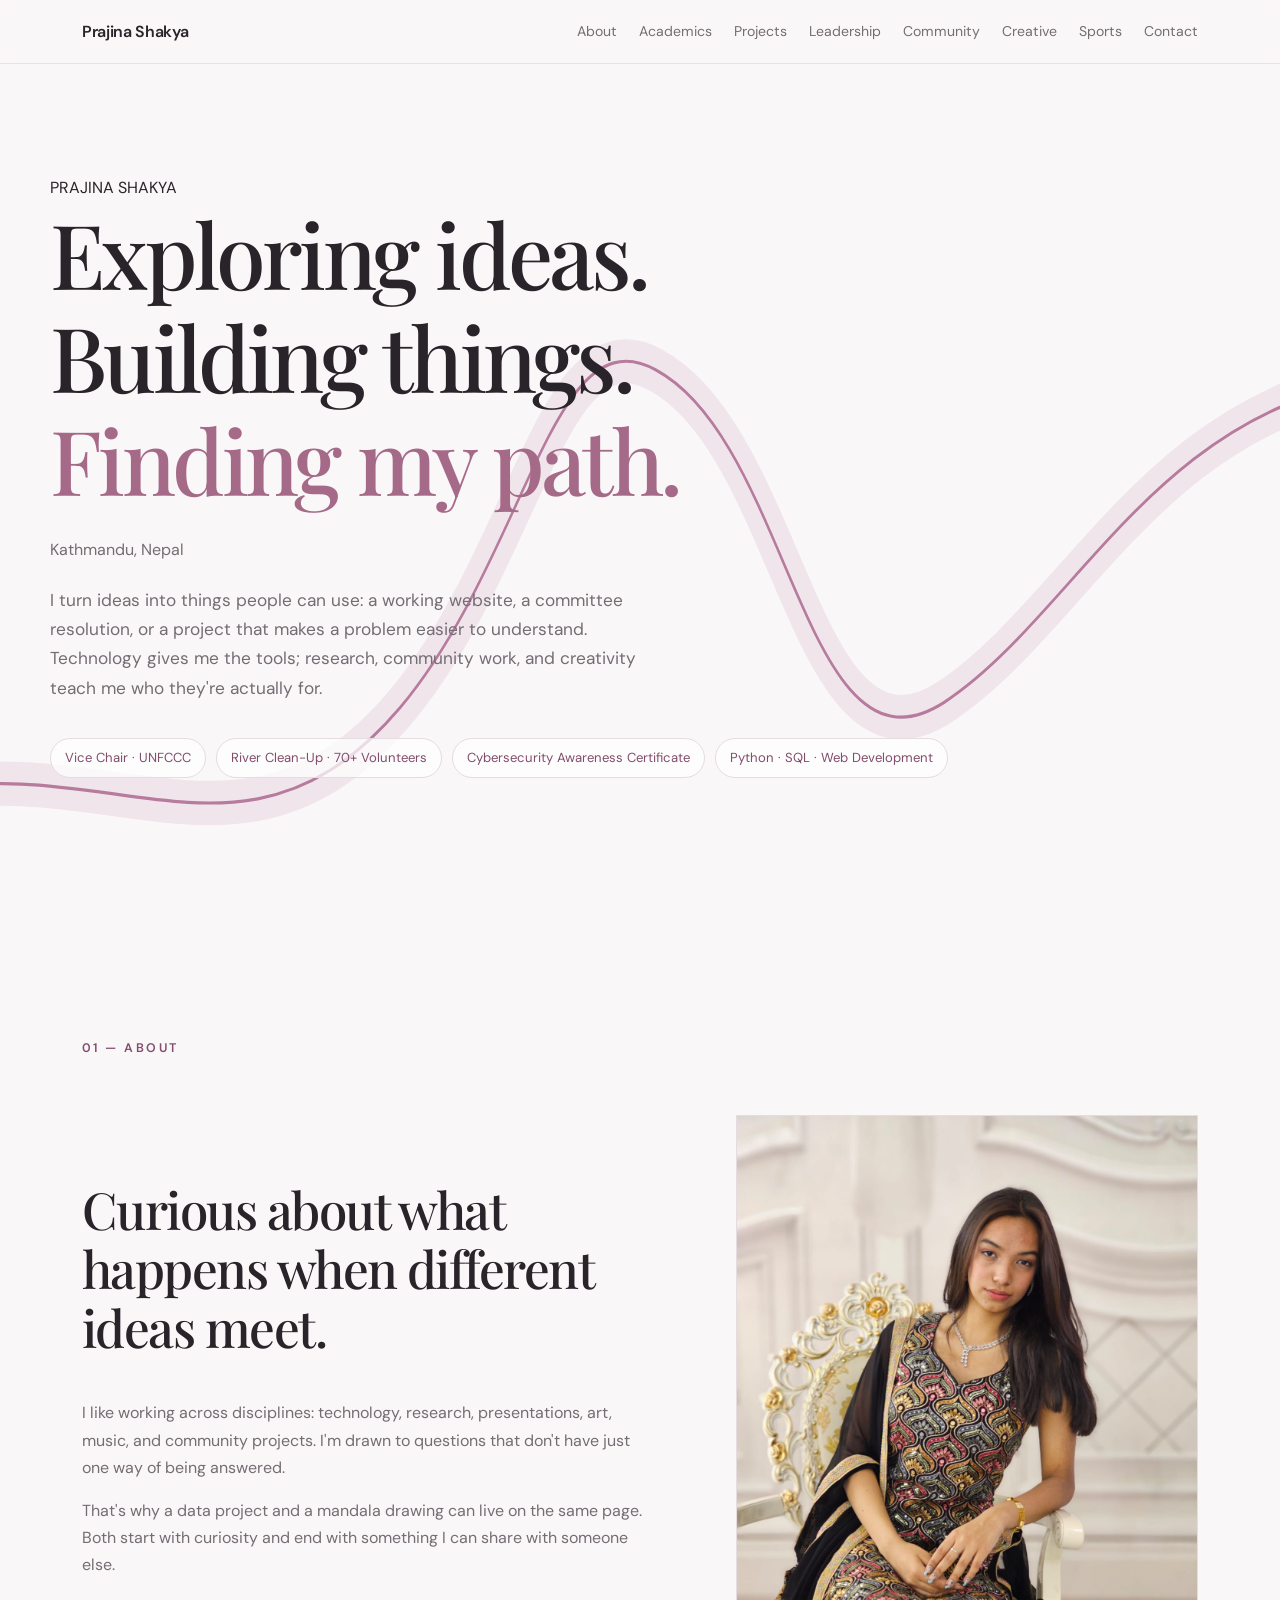
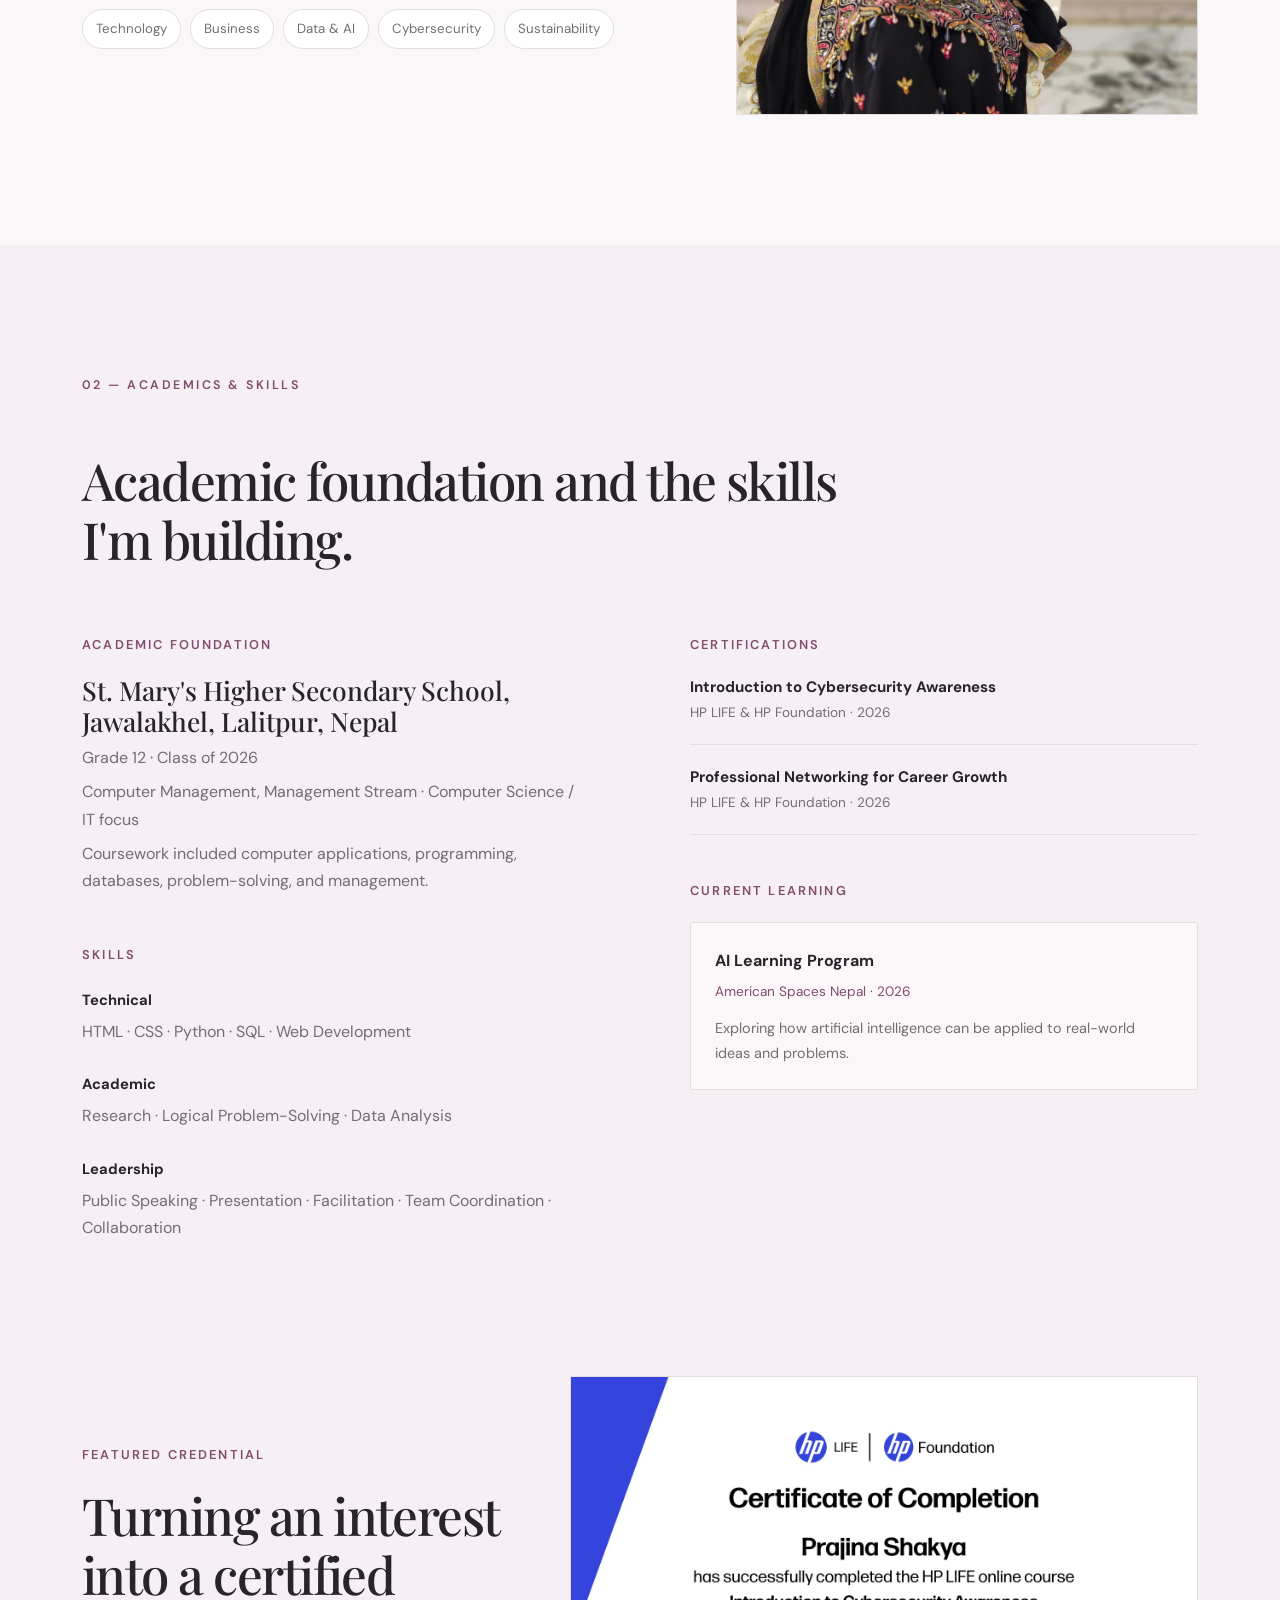
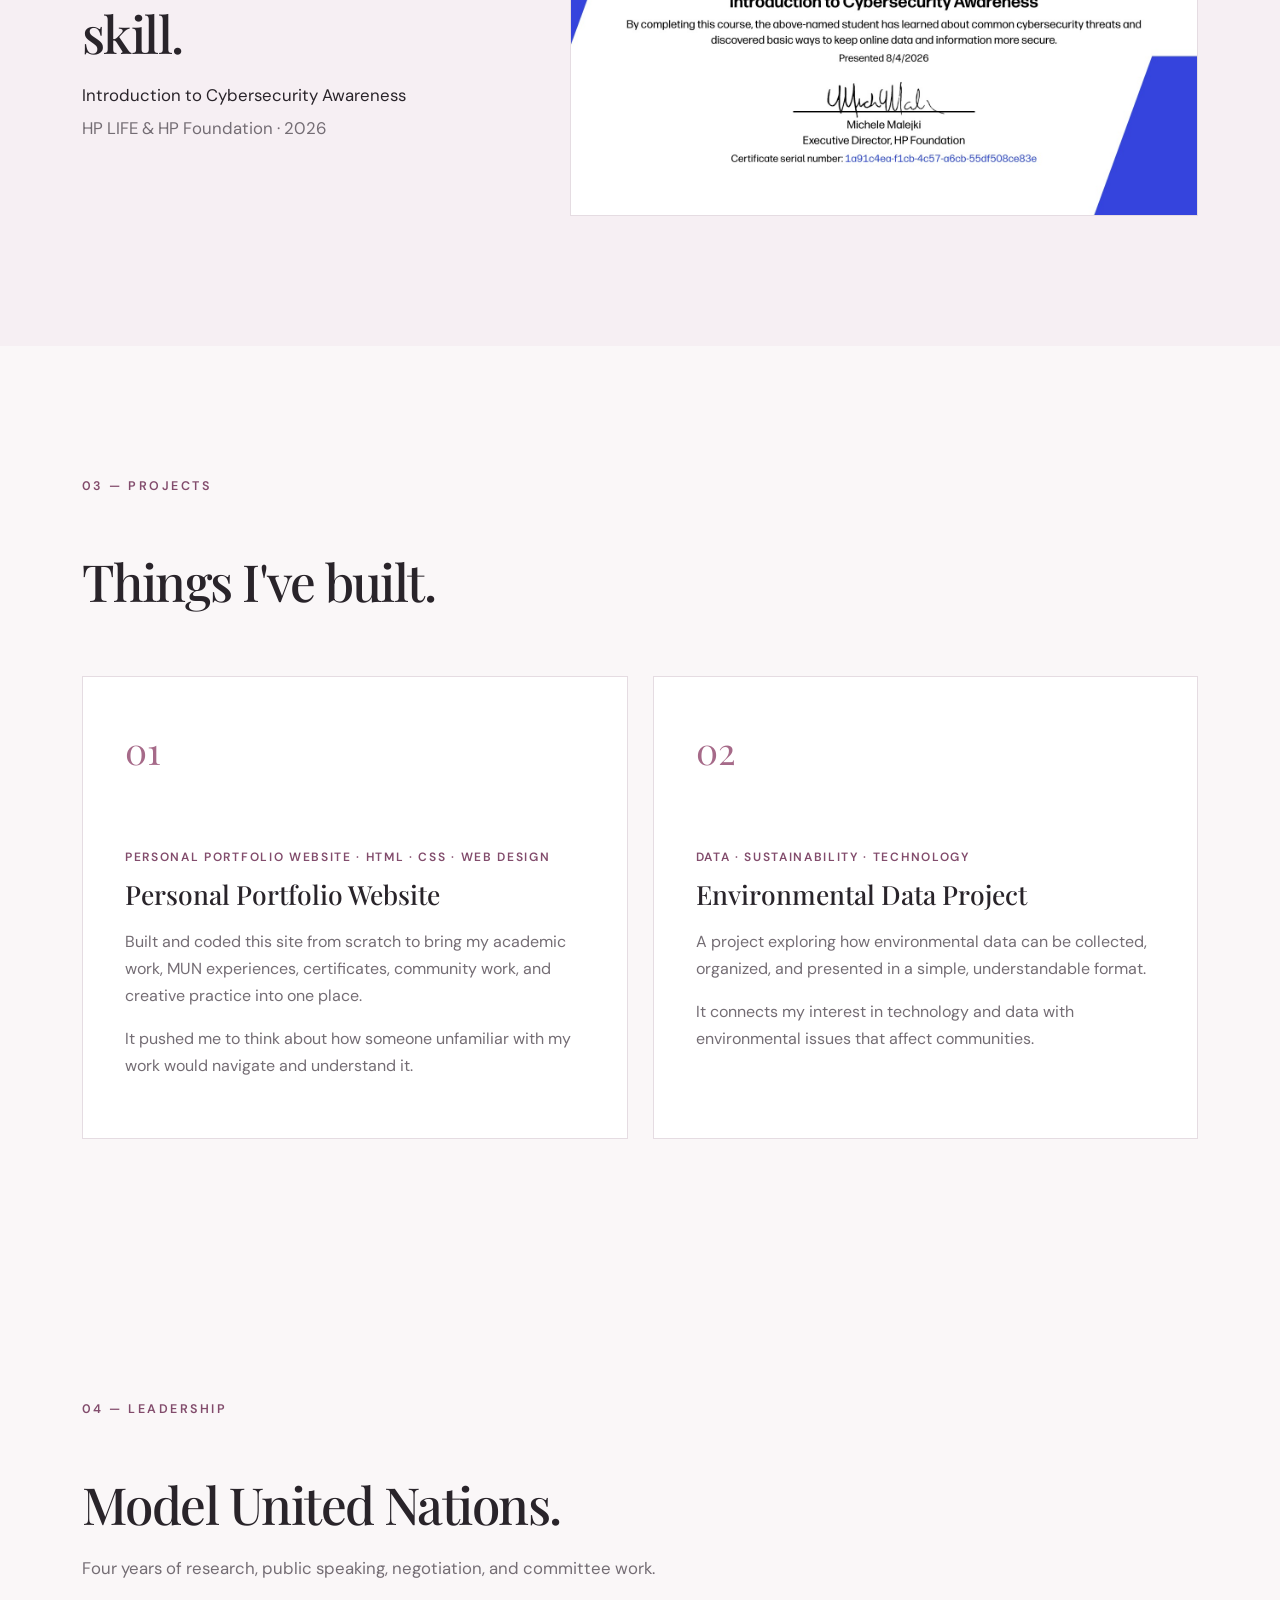
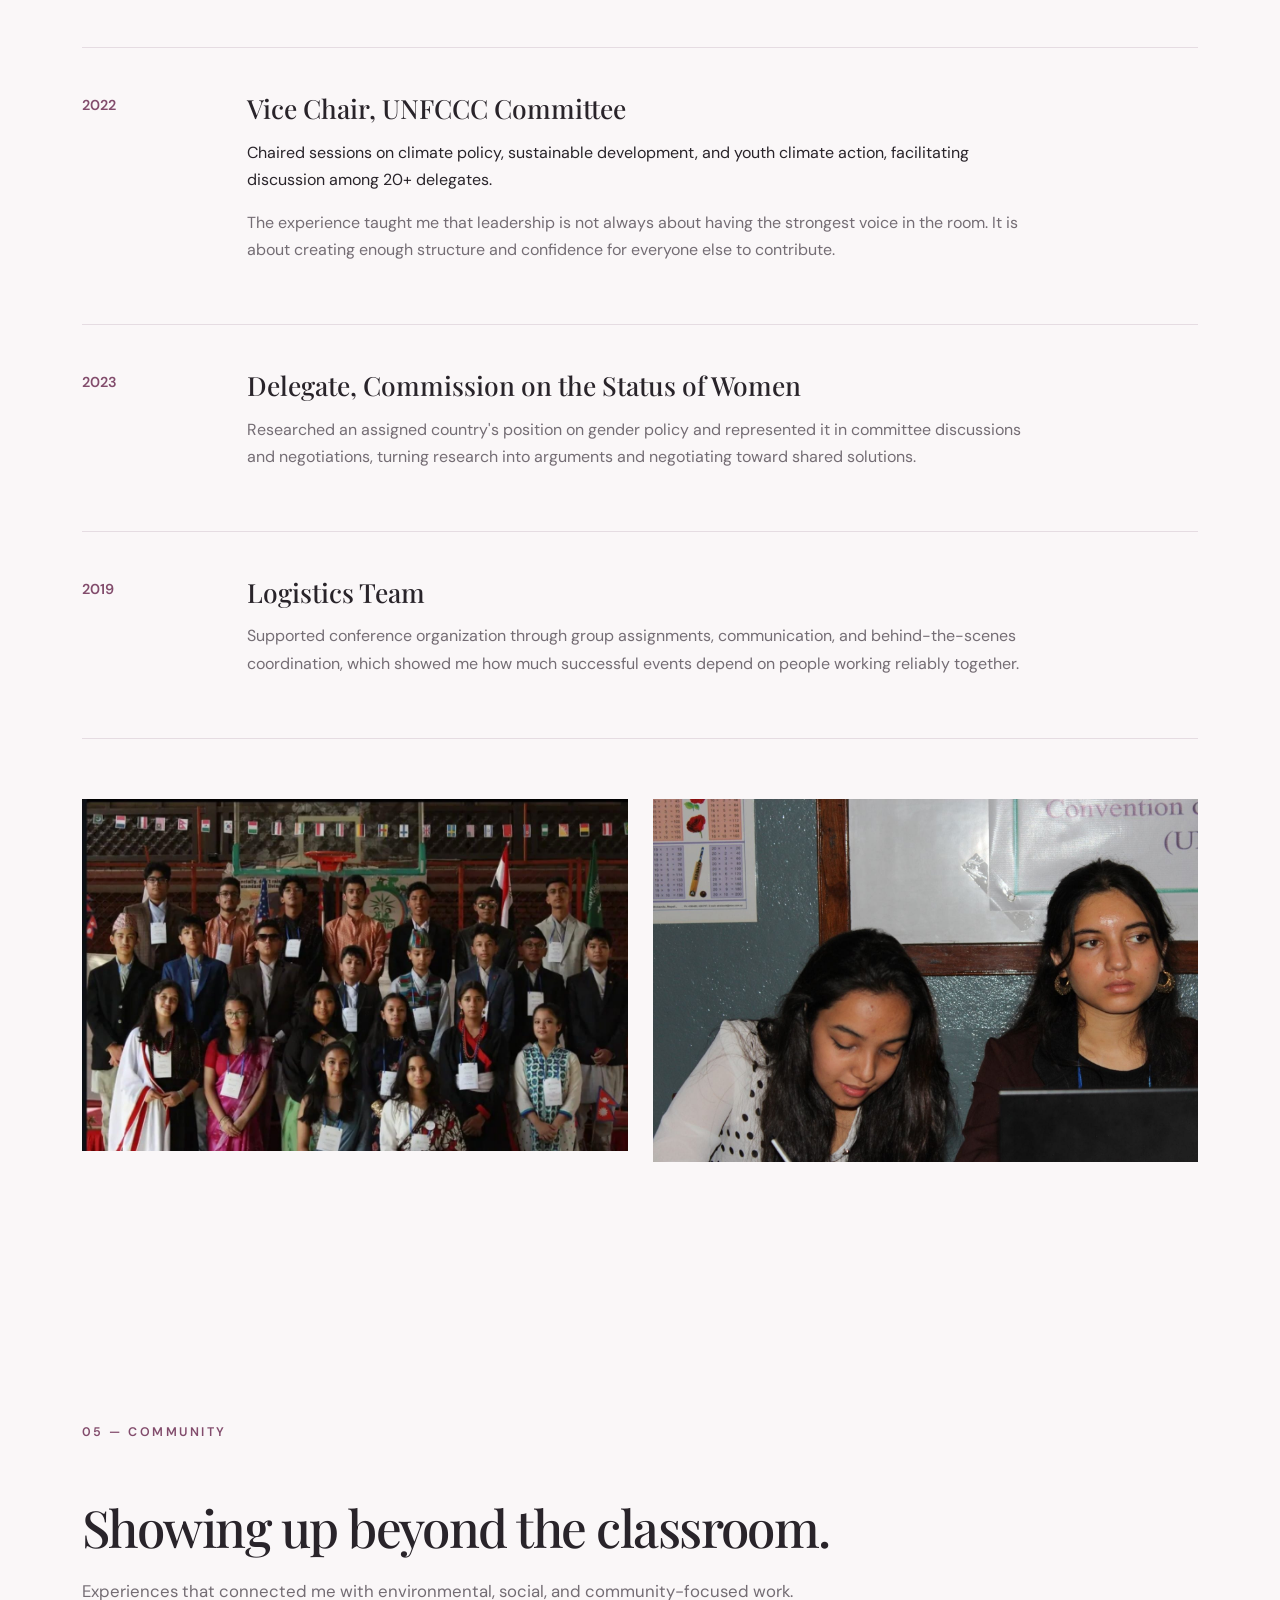
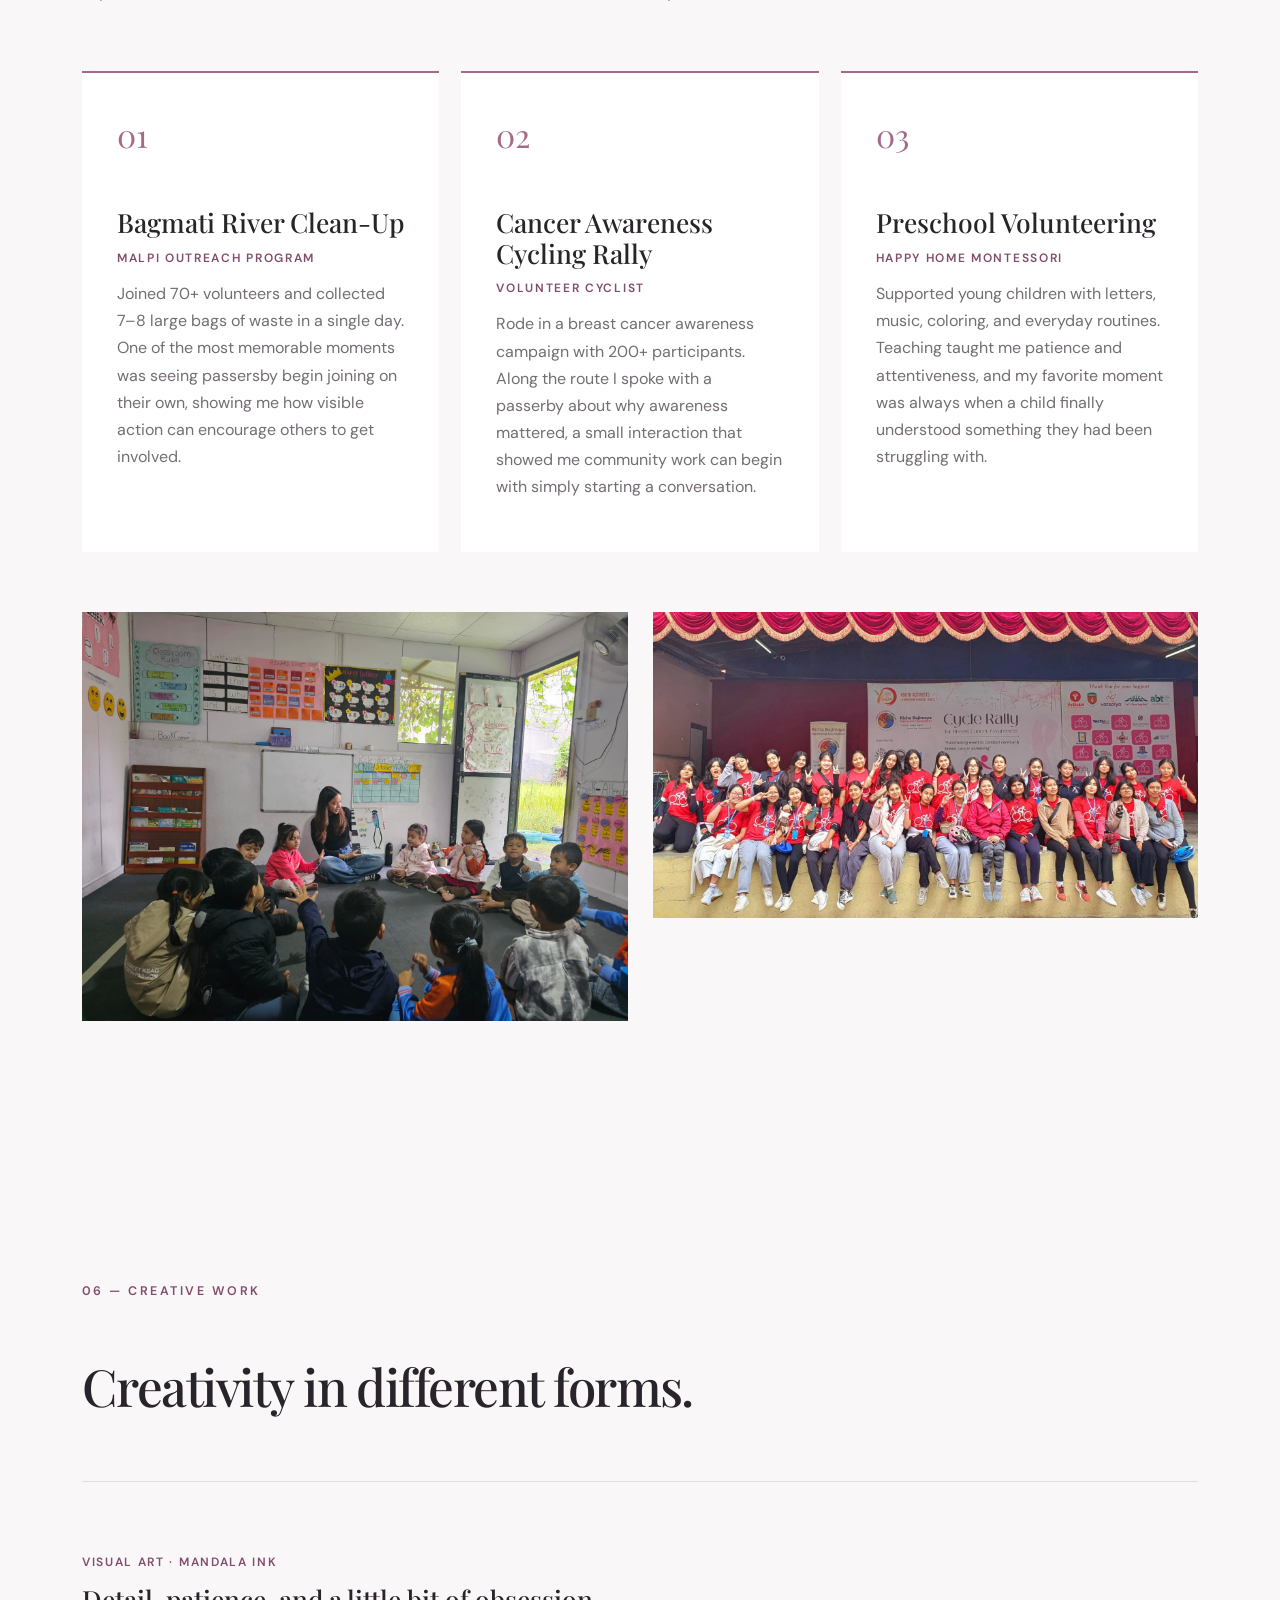
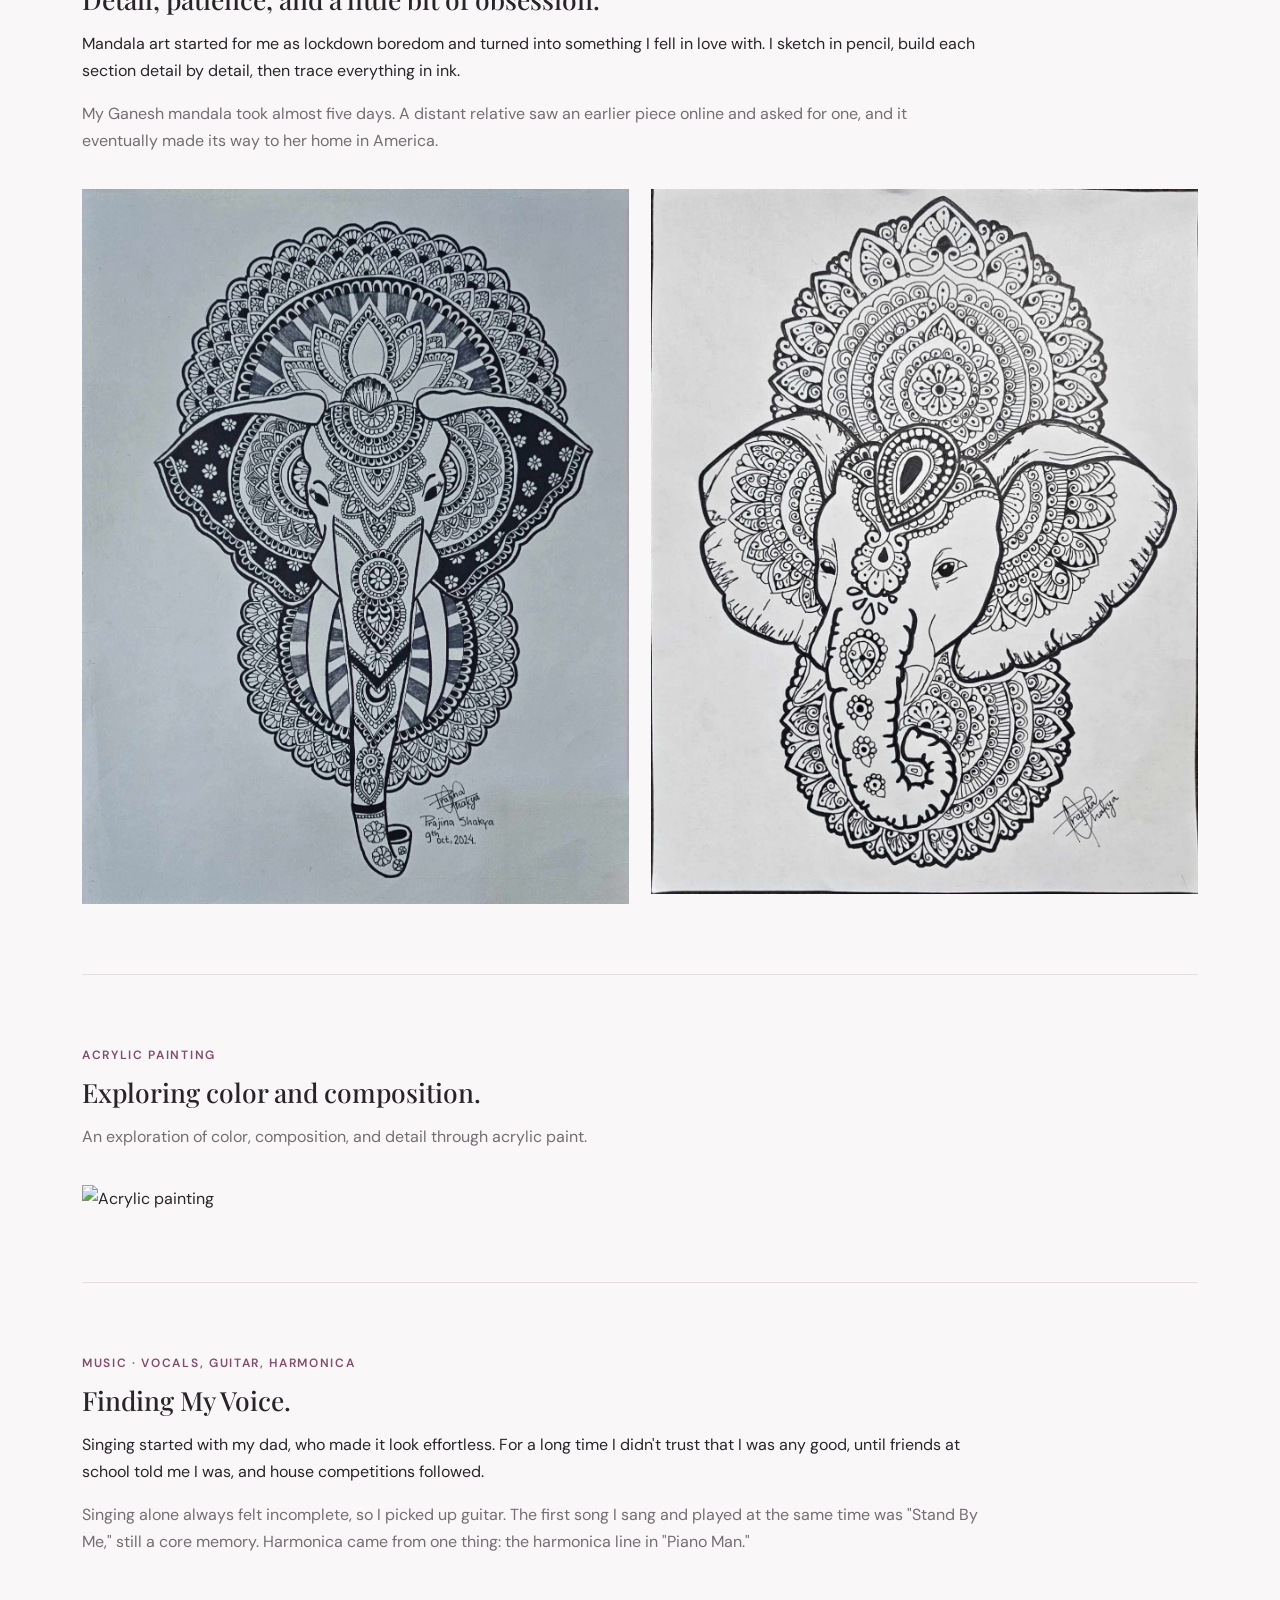
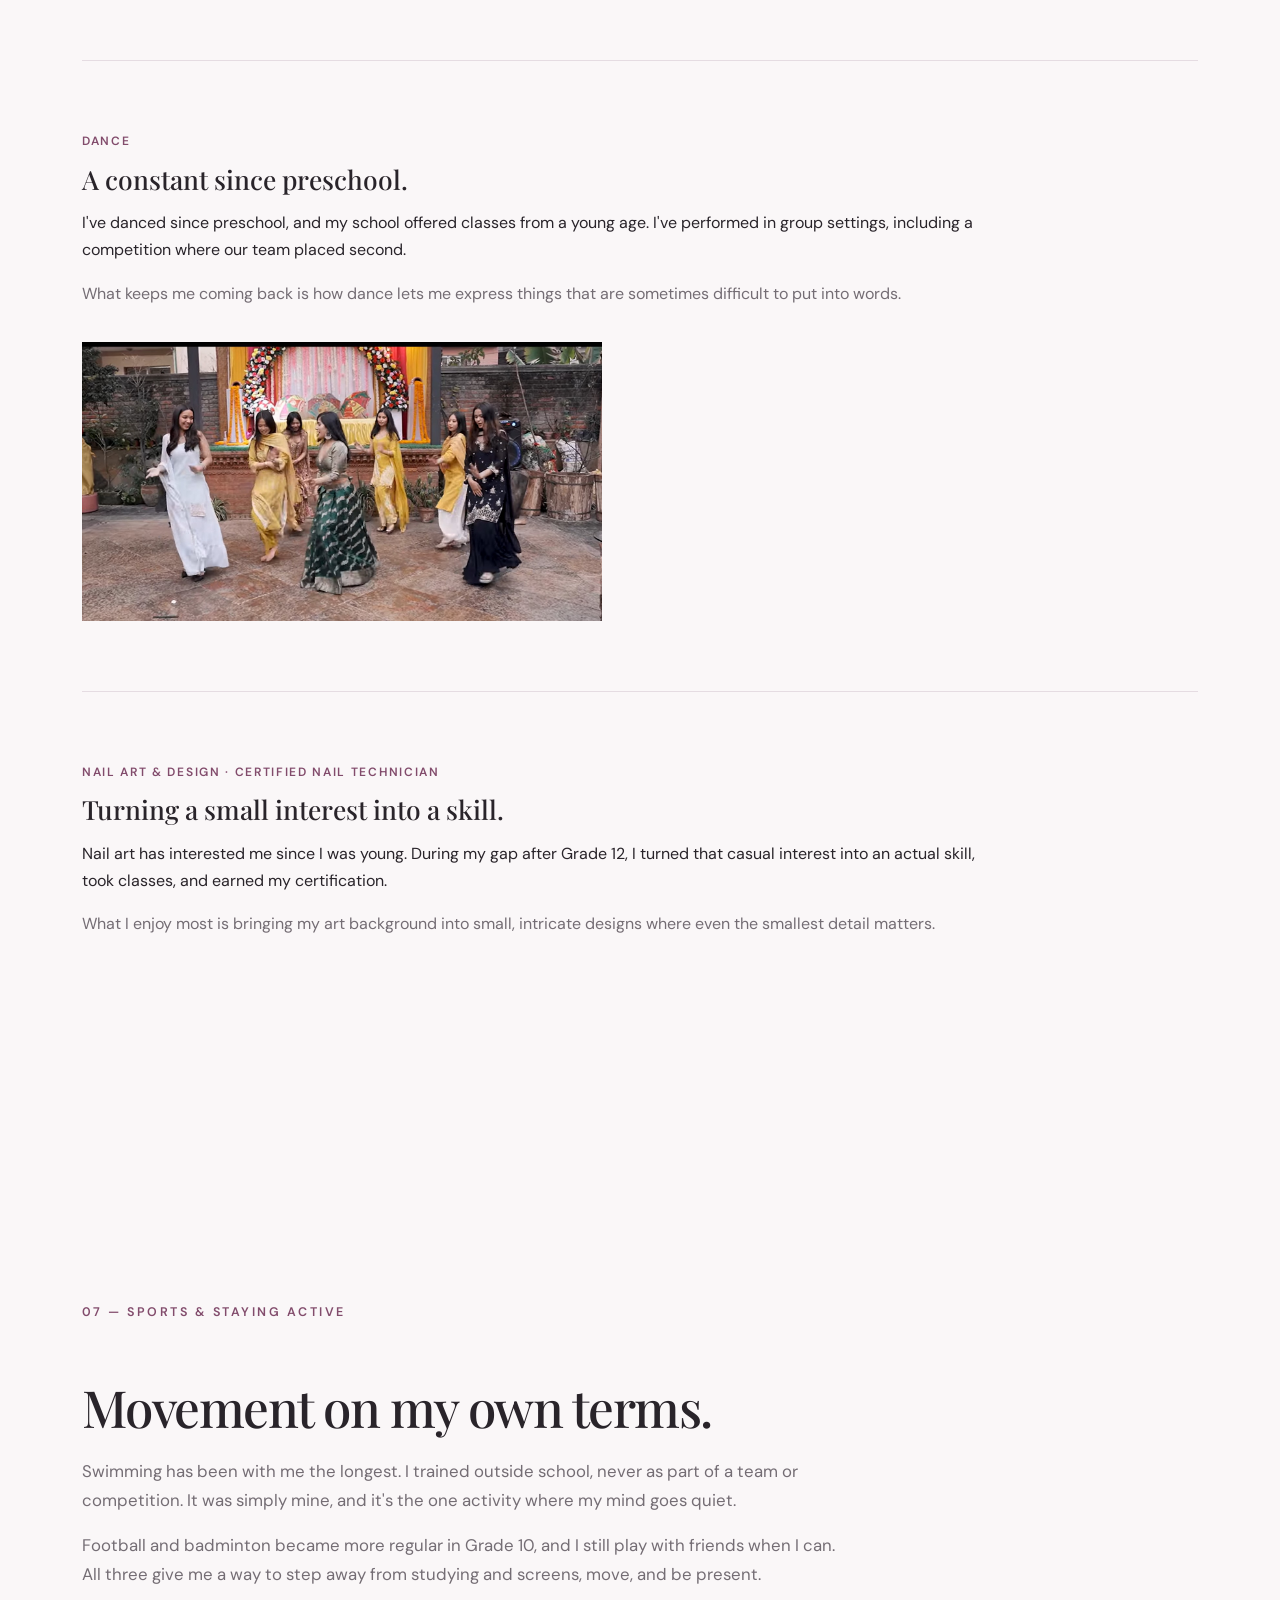
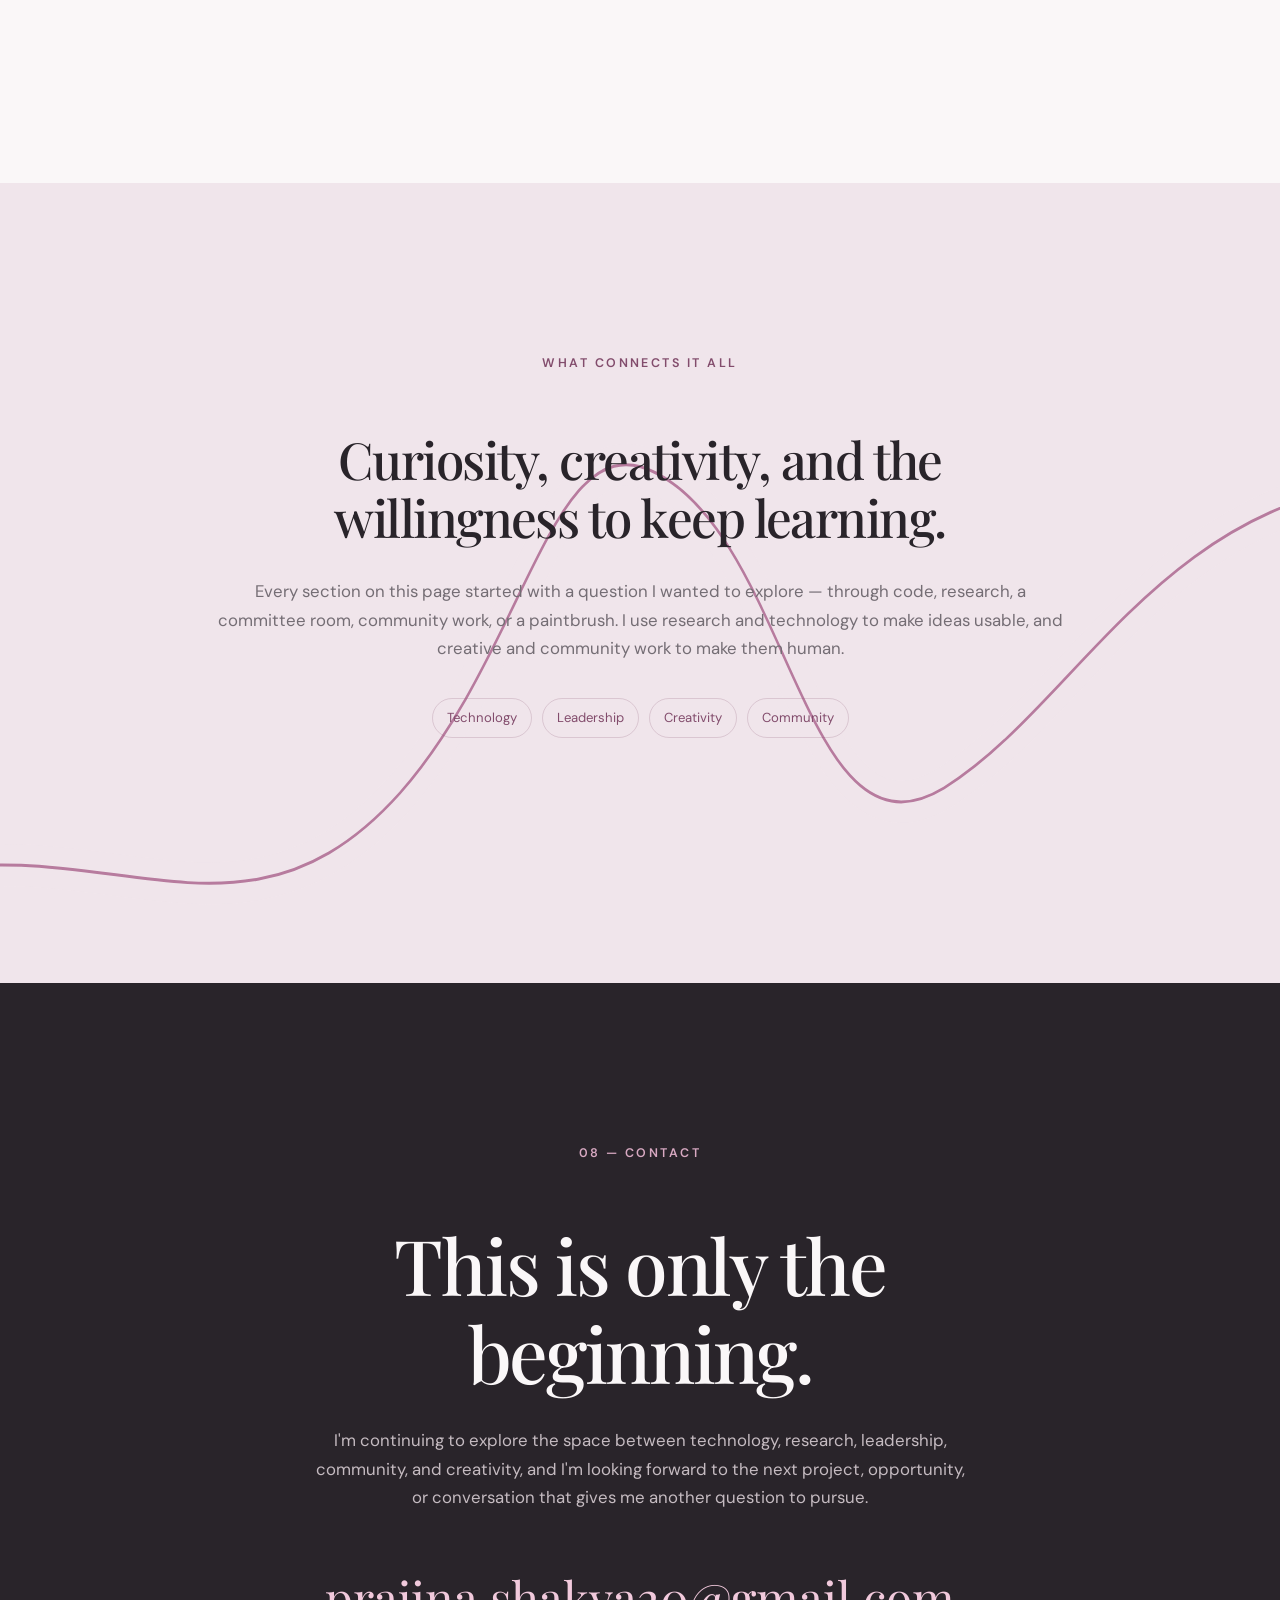
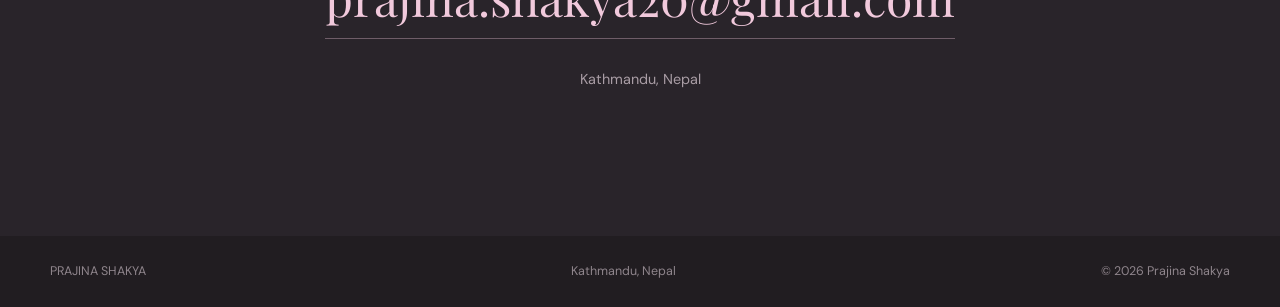
==== commit 961966ea: "Update index.html" ====
--- a/index.html
+++ b/index.html
@@ -2,1159 +2,736 @@
 <html lang="en">
 <head>
   <meta charset="UTF-8">
-
   <meta name="viewport" content="width=device-width, initial-scale=1.0">
 
-  <meta
-    name="description"
-    content="Portfolio of Prajina Shakya: Model UN leadership, community work, technology and data projects, and creative practice. Kathmandu, Nepal."
-  >
+  <meta name="description" content="Portfolio of Prajina Shakya: Model UN leadership, community work, technology and data projects, and creative practice. Kathmandu, Nepal.">
 
   <meta property="og:title" content="Prajina Shakya | Portfolio">
-  <meta
-    property="og:description"
-    content="Exploring ideas. Building things. Finding my path."
-  >
-  <meta
-    property="og:image"
-    content="https://zzzzina994.github.io/personal-portfolio1/prajina.about.jpeg"
-  >
+  <meta property="og:description" content="Exploring ideas. Building things. Finding my path.">
+  <meta property="og:image" content="https://zzzzina994.github.io/personal-portfolio1/prajina.about.jpeg">
 
   <title>Prajina Shakya | Portfolio</title>
 
   <link rel="preconnect" href="https://fonts.googleapis.com">
   <link rel="preconnect" href="https://fonts.gstatic.com" crossorigin>
 
-  <link
-    href="https://fonts.googleapis.com/css2?family=DM+Sans:wght@400;500;600&family=Playfair+Display:wght@400;500;600&display=swap"
-    rel="stylesheet"
-  >
+  <link href="https://fonts.googleapis.com/css2?family=DM+Sans:wght@400;500;600&family=Playfair+Display:wght@400;500;600&display=swap" rel="stylesheet">
 
   <link rel="stylesheet" href="style.css">
 </head>
 
-
 <body>
 
-  <!-- =========================
-       NAVIGATION
-  ========================= -->
-
-  <header class="site-header">
-
-    <div class="nav-container">
-
-      <a href="#top" class="logo">
-        Prajina Shakya
-      </a>
-
-
-      <nav class="nav-links">
-
-        <a href="#about">About</a>
-
-        <a href="#academics">Academics</a>
-
-        <a href="#projects">Projects</a>
-
-        <a href="#leadership">Leadership</a>
-
-        <a href="#community">Community</a>
-
-        <a href="#creative">Creative</a>
-
-        <a href="#sports">Sports</a>
-
-        <a href="#contact">Contact</a>
-
-      </nav>
-
-    </div>
-
-  </header>
-
-
-  <main id="top">
-
-
-    <!-- =========================
-         HERO
-    ========================= -->
-
-    <section class="hero">
-
-
-      <div class="hero-ribbon" aria-hidden="true">
-
-        <svg viewBox="0 0 1600 800" preserveAspectRatio="none">
-
-          <!-- STATIC THICK RIBBON -->
-
-          <path
-            class="ribbon-thick"
-            d="M -80 650
-               C 180 570, 330 760, 540 520
-               C 690 350, 700 190, 850 300
-               C 1030 430, 1010 690, 1190 590
-               C 1330 510, 1420 360, 1680 300">
-          </path>
-
-
-          <!-- THIN RIBBON -->
-
-          <path
-            class="ribbon-thin"
-            d="M -80 650
-               C 180 570, 330 760, 540 520
-               C 690 350, 700 190, 850 300
-               C 1030 430, 1010 690, 1190 590
-               C 1330 510, 1420 360, 1680 300">
-          </path>
-
-        </svg>
-
-      </div>
-
-
-
-      <div class="hero-content">
-
-        <h1>
-          Exploring ideas.<br>
-          Building things.<br>
-          <em>Finding my path.</em>
-        </h1>
-
-
-        <p class="hero-location">
-          Kathmandu, Nepal
-        </p>
-
-
-        <p class="hero-description">
-          I turn ideas into things people can use: a working website, a committee resolution, or a project that makes a problem easier to understand. Technology gives me the tools; research, community work, and creativity teach me who they're actually for.
-        </p>
-
-
-        <div class="hero-highlights">
-
-          <span>
-            Vice Chair · UNFCCC
-          </span>
-
-          <span>
-            River Clean-Up · 70+ Volunteers
-          </span>
-
-          <span>
-            Cybersecurity Awareness Certificate
-          </span>
-
-          <span>
-            Python · SQL · Web Development
-          </span>
-
-        </div>
-
-      </div>
-
-    </section>
-
-
-
-    <!-- =========================
-         ABOUT
-    ========================= -->
-
-    <section class="section" id="about">
-
-      <div class="section-number">
-        01 — ABOUT
-      </div>
-
-
-      <div class="about-grid">
-
-        <div class="about-text">
-
-          <h2>
-            Curious about what happens when different ideas meet.
-          </h2>
-
+<header class="site-header">
+  <div class="nav-container">
+    <a href="#top" class="logo">Prajina Shakya</a>
+
+    <nav class="nav-links">
+      <a href="#about">About</a>
+      <a href="#academics">Academics</a>
+      <a href="#projects">Projects</a>
+      <a href="#leadership">Leadership</a>
+      <a href="#community">Community</a>
+      <a href="#creative">Creative</a>
+      <a href="#sports">Sports</a>
+      <a href="#contact">Contact</a>
+    </nav>
+  </div>
+</header>
+
+
+<main id="top">
+
+  <!-- HERO -->
+
+  <section class="hero">
+
+    <div class="hero-ribbon" aria-hidden="true">
+      <svg viewBox="0 0 1600 800" preserveAspectRatio="none">
+
+        <!-- WIDE SOFT RIBBON -->
+        <path
+          class="ribbon-thick"
+          fill="none"
+          d="M -100 690
+             C 140 650, 310 780, 500 610
+             C 660 465, 690 235, 820 290
+             C 990 360, 1005 690, 1180 605
+             C 1340 525, 1440 335, 1710 300">
+        </path>
+
+        <!-- THIN CENTER LINE -->
+        <path
+          class="ribbon-thin"
+          fill="none"
+          d="M -100 690
+             C 140 650, 310 780, 500 610
+             C 660 465, 690 235, 820 290
+             C 990 360, 1005 690, 1180 605
+             C 1340 525, 1440 335, 1710 300">
+        </path>
+
+      </svg>
+    </div>
+
+
+    <div class="hero-content">
+
+      <div class="hero-name">PRAJINA SHAKYA</div>
+
+      <h1>
+        Exploring ideas.<br>
+        Building things.<br>
+        <em>Finding my path.</em>
+      </h1>
+
+      <p class="hero-location">Kathmandu, Nepal</p>
+
+      <p class="hero-description">
+        I turn ideas into things people can use: a working website, a committee resolution, or a project that makes a problem easier to understand. Technology gives me the tools; research, community work, and creativity teach me who they're actually for.
+      </p>
+
+      <div class="hero-highlights">
+        <span>Vice Chair · UNFCCC</span>
+        <span>River Clean-Up · 70+ Volunteers</span>
+        <span>Cybersecurity Awareness Certificate</span>
+        <span>Python · SQL · Web Development</span>
+      </div>
+
+    </div>
+  </section>
+
+
+  <!-- ABOUT -->
+
+  <section class="section" id="about">
+
+    <div class="section-number">01 — ABOUT</div>
+
+    <div class="about-grid">
+
+      <div class="about-text">
+
+        <h2>
+          Curious about what happens when different ideas meet.
+        </h2>
+
+        <p>
+          I like working across disciplines: technology, research, presentations, art, music, and community projects. I'm drawn to questions that don't have just one way of being answered.
+        </p>
+
+        <p>
+          That's why a data project and a mandala drawing can live on the same page. Both start with curiosity and end with something I can share with someone else.
+        </p>
+
+        <div class="interest-list">
+          <span>Technology</span>
+          <span>Business</span>
+          <span>Data &amp; AI</span>
+          <span>Cybersecurity</span>
+          <span>Sustainability</span>
+        </div>
+
+      </div>
+
+      <div>
+        <img src="prajina.about.jpeg" alt="Prajina Shakya" class="portrait">
+      </div>
+
+    </div>
+  </section>
+
+
+  <!-- ACADEMICS -->
+
+  <section class="section section-soft" id="academics">
+
+    <div class="section-number">02 — ACADEMICS &amp; SKILLS</div>
+
+    <div class="section-intro">
+      <h2>Academic foundation and the skills I'm building.</h2>
+    </div>
+
+    <div class="academic-grid">
+
+      <div class="school-block">
+
+        <div class="small-heading">Academic Foundation</div>
+
+        <h3>
+          St. Mary's Higher Secondary School, Jawalakhel, Lalitpur, Nepal
+        </h3>
+
+        <p>Grade 12 · Class of 2026</p>
+
+        <p>
+          Computer Management, Management Stream · Computer Science / IT focus
+        </p>
+
+        <p>
+          Coursework included computer applications, programming, databases, problem-solving, and management.
+        </p>
+
+        <div class="small-heading certification-heading">Skills</div>
+
+        <div class="skill-group">
+          <strong>Technical</strong>
+          <p>HTML · CSS · Python · SQL · Web Development</p>
+        </div>
+
+        <div class="skill-group">
+          <strong>Academic</strong>
+          <p>Research · Logical Problem-Solving · Data Analysis</p>
+        </div>
+
+        <div class="skill-group">
+          <strong>Leadership</strong>
           <p>
-            I like working across disciplines: technology, research, presentations, art, music, and community projects. I'm drawn to questions that don't have just one way of being answered.
+            Public Speaking · Presentation · Facilitation · Team Coordination · Collaboration
           </p>
-
+        </div>
+
+      </div>
+
+
+      <div>
+
+        <div class="small-heading">Certifications</div>
+
+        <div class="credential-list">
+
+          <div class="credential">
+            <strong>Introduction to Cybersecurity Awareness</strong>
+            <span>HP LIFE &amp; HP Foundation · 2026</span>
+          </div>
+
+          <div class="credential">
+            <strong>Professional Networking for Career Growth</strong>
+            <span>HP LIFE &amp; HP Foundation · 2026</span>
+          </div>
+
+        </div>
+
+        <div class="small-heading learning-heading">Current Learning</div>
+
+        <div class="current-learning">
+          <strong>AI Learning Program</strong>
+          <span>American Spaces Nepal · 2026</span>
           <p>
-            That's why a data project and a mandala drawing can live on the same page. Both start with curiosity and end with something I can share with someone else.
+            Exploring how artificial intelligence can be applied to real-world ideas and problems.
           </p>
-
-
-          <div class="interest-list">
-
-            <span>Technology</span>
-
-            <span>Business</span>
-
-            <span>Data &amp; AI</span>
-
-            <span>Cybersecurity</span>
-
-            <span>Sustainability</span>
-
-          </div>
-
-        </div>
-
-
-        <div>
-
-          <img
-            src="prajina.about.jpeg"
-            alt="Prajina Shakya"
-            class="portrait"
-          >
-
-        </div>
-
-      </div>
-
-    </section>
-
-
-
-    <!-- =========================
-         ACADEMICS
-    ========================= -->
-
-    <section class="section section-soft" id="academics">
-
-      <div class="section-number">
-        02 — ACADEMICS &amp; SKILLS
-      </div>
-
-
-      <div class="section-intro">
-
-        <h2>
-          Academic foundation and the skills I'm building.
-        </h2>
-
-      </div>
-
-
-      <div class="academic-grid">
-
-
-        <div class="school-block">
-
-          <div class="small-heading">
-            Academic Foundation
-          </div>
-
-
-          <h3>
-            St. Mary's Higher Secondary School, Jawalakhel, Lalitpur, Nepal
-          </h3>
-
-
-          <p>
-            Grade 12 · Class of 2026
-          </p>
-
-
-          <p>
-            Computer Management, Management Stream · Computer Science / IT focus
-          </p>
-
-
-          <p>
-            Coursework included computer applications, programming, databases, problem-solving, and management.
-          </p>
-
-
-          <div class="small-heading certification-heading">
-            Skills
-          </div>
-
-
-          <div class="skill-group">
-
-            <strong>
-              Technical
-            </strong>
-
-            <p>
-              HTML · CSS · Python · SQL · Web Development
-            </p>
-
-          </div>
-
-
-          <div class="skill-group">
-
-            <strong>
-              Academic
-            </strong>
-
-            <p>
-              Research · Logical Problem-Solving · Data Analysis
-            </p>
-
-          </div>
-
-
-          <div class="skill-group">
-
-            <strong>
-              Leadership
-            </strong>
-
-            <p>
-              Public Speaking · Presentation · Facilitation · Team Coordination · Collaboration
-            </p>
-
-          </div>
-
-        </div>
-
-
-
-        <div>
-
-          <div class="small-heading">
-            Certifications
-          </div>
-
-
-          <div class="credential-list">
-
-            <div class="credential">
-
-              <strong>
-                Introduction to Cybersecurity Awareness
-              </strong>
-
-              <span>
-                HP LIFE &amp; HP Foundation · 2026
-              </span>
-
-            </div>
-
-
-            <div class="credential">
-
-              <strong>
-                Professional Networking for Career Growth
-              </strong>
-
-              <span>
-                HP LIFE &amp; HP Foundation · 2026
-              </span>
-
-            </div>
-
-          </div>
-
-
-          <div class="small-heading learning-heading">
-            Current Learning
-          </div>
-
-
-          <div class="current-learning">
-
-            <strong>
-              AI Learning Program
-            </strong>
-
-            <span>
-              American Spaces Nepal · 2026
-            </span>
-
-            <p>
-              Exploring how artificial intelligence can be applied to real-world ideas and problems.
-            </p>
-
-          </div>
-
-        </div>
-
-      </div>
-
-
-
-      <div class="featured-credential">
-
-        <div class="featured-copy">
-
-          <div class="small-heading">
-            Featured Credential
-          </div>
-
-
-          <h2>
-            Turning an interest into a certified skill.
-          </h2>
-
-
-          <p>
-            Introduction to Cybersecurity Awareness
-          </p>
-
-
-          <p class="muted">
-            HP LIFE &amp; HP Foundation · 2026
-          </p>
-
-        </div>
-
-
-        <div>
-
-          <img
-            src="certifi%20ate.jpeg"
-            alt="HP LIFE Introduction to Cybersecurity Awareness certificate"
-            class="certificate-image"
-            loading="lazy"
-          >
-
-        </div>
-
-      </div>
-
-    </section>
-
-
-
-    <!-- =========================
-         PROJECTS
-    ========================= -->
-
-    <section class="section" id="projects">
-
-      <div class="section-number">
-        03 — PROJECTS
-      </div>
-
-
-      <div class="section-intro">
-
-        <h2>
-          Things I've built.
-        </h2>
-
-      </div>
-
-
-      <div class="project-grid">
-
-
-        <article class="project-card">
-
-          <div class="project-number">
-            01
-          </div>
-
-
-          <p class="card-category">
-            PERSONAL PORTFOLIO WEBSITE · HTML · CSS · WEB DESIGN
-          </p>
-
-
-          <h3>
-            Personal Portfolio Website
-          </h3>
-
-
-          <p>
-            Built and coded this site from scratch to bring my academic work, MUN experiences, certificates, community work, and creative practice into one place.
-          </p>
-
-
-          <p>
-            It pushed me to think about how someone unfamiliar with my work would navigate and understand it.
-          </p>
-
-        </article>
-
-
-
-        <article class="project-card">
-
-          <div class="project-number">
-            02
-          </div>
-
-
-          <p class="card-category">
-            DATA · SUSTAINABILITY · TECHNOLOGY
-          </p>
-
-
-          <h3>
-            Environmental Data Project
-          </h3>
-
-
-          <p>
-            A project exploring how environmental data can be collected, organized, and presented in a simple, understandable format.
-          </p>
-
-
-          <p>
-            It connects my interest in technology and data with environmental issues that affect communities.
-          </p>
-
-        </article>
-
-      </div>
-
-    </section>
-
-
-
-    <!-- =========================
-         LEADERSHIP
-    ========================= -->
-
-    <section class="section" id="leadership">
-
-      <div class="section-number">
-        04 — LEADERSHIP
-      </div>
-
-
-      <div class="section-intro">
-
-        <h2>
-          Model United Nations.
-        </h2>
-
-
-        <p>
-          Four years of research, public speaking, negotiation, and committee work.
-        </p>
-
-      </div>
-
-
-      <div class="timeline">
-
-
-        <div class="timeline-item">
-
-          <div class="timeline-year">
-            2022
-          </div>
-
-
-          <div class="timeline-content">
-
-            <h3>
-              Vice Chair, UNFCCC Committee
-            </h3>
-
-
-            <p>
-              Chaired sessions on climate policy, sustainable development, and youth climate action, facilitating discussion among 20+ delegates.
-            </p>
-
-
-            <p>
-              The experience taught me that leadership is not always about having the strongest voice in the room. It is about creating enough structure and confidence for everyone else to contribute.
-            </p>
-
-          </div>
-
-        </div>
-
-
-
-        <div class="timeline-item">
-
-          <div class="timeline-year">
-            2023
-          </div>
-
-
-          <div class="timeline-content">
-
-            <h3>
-              Delegate, Commission on the Status of Women
-            </h3>
-
-
-            <p>
-              Researched an assigned country's position on gender policy and represented it in committee discussions and negotiations, turning research into arguments and negotiating toward shared solutions.
-            </p>
-
-          </div>
-
-        </div>
-
-
-
-        <div class="timeline-item">
-
-          <div class="timeline-year">
-            2019
-          </div>
-
-
-          <div class="timeline-content">
-
-            <h3>
-              Logistics Team
-            </h3>
-
-
-            <p>
-              Supported conference organization through group assignments, communication, and behind-the-scenes coordination, which showed me how much successful events depend on people working reliably together.
-            </p>
-
-          </div>
-
-        </div>
-
-      </div>
-
-
-      <div class="image-row">
-
+        </div>
+
+      </div>
+
+    </div>
+
+
+    <div class="featured-credential">
+
+      <div class="featured-copy">
+
+        <div class="small-heading">Featured Credential</div>
+
+        <h2>Turning an interest into a certified skill.</h2>
+
+        <p>Introduction to Cybersecurity Awareness</p>
+
+        <p class="muted">
+          HP LIFE &amp; HP Foundation · 2026
+        </p>
+
+      </div>
+
+      <div>
         <img
-          src="mun121.jpeg"
-          alt="Model United Nations conference"
+          src="certifi%20ate.jpeg"
+          alt="HP LIFE Introduction to Cybersecurity Awareness certificate"
+          class="certificate-image"
           loading="lazy"
         >
-
-
-        <img
-          src="mun2.jpeg"
-          alt="Model United Nations committee"
-          loading="lazy"
-        >
-
-      </div>
-
-    </section>
-
-
-
-    <!-- =========================
-         COMMUNITY
-    ========================= -->
-
-    <section class="section" id="community">
-
-      <div class="section-number">
-        05 — COMMUNITY
-      </div>
-
-
-      <div class="section-intro">
-
-        <h2>
-          Showing up beyond the classroom.
-        </h2>
-
-
-        <p>
-          Experiences that connected me with environmental, social, and community-focused work.
-        </p>
-
-      </div>
-
-
-      <div class="community-grid">
-
-
-        <article class="community-card">
-
-          <span class="community-number">
-            01
-          </span>
-
-
-          <h3>
-            Bagmati River Clean-Up
-          </h3>
-
-
-          <p class="card-category">
-            MALPI OUTREACH PROGRAM
+      </div>
+
+    </div>
+
+  </section>
+
+
+  <!-- PROJECTS -->
+
+  <section class="section" id="projects">
+
+    <div class="section-number">03 — PROJECTS</div>
+
+    <div class="section-intro">
+      <h2>Things I've built.</h2>
+    </div>
+
+    <div class="project-grid">
+
+      <article class="project-card">
+
+        <div class="project-number">01</div>
+
+        <p class="card-category">
+          PERSONAL PORTFOLIO WEBSITE · HTML · CSS · WEB DESIGN
+        </p>
+
+        <h3>Personal Portfolio Website</h3>
+
+        <p>
+          Built and coded this site from scratch to bring my academic work, MUN experiences, certificates, community work, and creative practice into one place.
+        </p>
+
+        <p>
+          It pushed me to think about how someone unfamiliar with my work would navigate and understand it.
+        </p>
+
+      </article>
+
+
+      <article class="project-card">
+
+        <div class="project-number">02</div>
+
+        <p class="card-category">
+          DATA · SUSTAINABILITY · TECHNOLOGY
+        </p>
+
+        <h3>Environmental Data Project</h3>
+
+        <p>
+          A project exploring how environmental data can be collected, organized, and presented in a simple, understandable format.
+        </p>
+
+        <p>
+          It connects my interest in technology and data with environmental issues that affect communities.
+        </p>
+
+      </article>
+
+    </div>
+
+  </section>
+
+
+  <!-- LEADERSHIP -->
+
+  <section class="section" id="leadership">
+
+    <div class="section-number">04 — LEADERSHIP</div>
+
+    <div class="section-intro">
+
+      <h2>Model United Nations.</h2>
+
+      <p>
+        Four years of research, public speaking, negotiation, and committee work.
+      </p>
+
+    </div>
+
+    <div class="timeline">
+
+      <div class="timeline-item">
+
+        <div class="timeline-year">2022</div>
+
+        <div class="timeline-content">
+
+          <h3>Vice Chair, UNFCCC Committee</h3>
+
+          <p>
+            Chaired sessions on climate policy, sustainable development, and youth climate action, facilitating discussion among 20+ delegates.
           </p>
 
-
           <p>
-            Joined 70+ volunteers and collected 7–8 large bags of waste in a single day. One of the most memorable moments was seeing passersby begin joining on their own, showing me how visible action can encourage others to get involved.
+            The experience taught me that leadership is not always about having the strongest voice in the room. It is about creating enough structure and confidence for everyone else to contribute.
           </p>
 
-        </article>
-
-
-
-        <article class="community-card">
-
-          <span class="community-number">
-            02
-          </span>
-
-
-          <h3>
-            Cancer Awareness Cycling Rally
-          </h3>
-
-
-          <p class="card-category">
-            VOLUNTEER CYCLIST
+        </div>
+
+      </div>
+
+
+      <div class="timeline-item">
+
+        <div class="timeline-year">2023</div>
+
+        <div class="timeline-content">
+
+          <h3>Delegate, Commission on the Status of Women</h3>
+
+          <p>
+            Researched an assigned country's position on gender policy and represented it in committee discussions and negotiations, turning research into arguments and negotiating toward shared solutions.
           </p>
 
+        </div>
+
+      </div>
+
+
+      <div class="timeline-item">
+
+        <div class="timeline-year">2019</div>
+
+        <div class="timeline-content">
+
+          <h3>Logistics Team</h3>
 
           <p>
-            Rode in a breast cancer awareness campaign with 200+ participants. Along the route I spoke with a passerby about why awareness mattered, a small interaction that showed me community work can begin with simply starting a conversation.
+            Supported conference organization through group assignments, communication, and behind-the-scenes coordination, which showed me how much successful events depend on people working reliably together.
           </p>
 
-        </article>
-
-
-
-        <article class="community-card">
-
-          <span class="community-number">
-            03
-          </span>
-
-
-          <h3>
-            Preschool Volunteering
-          </h3>
-
-
-          <p class="card-category">
-            HAPPY HOME MONTESSORI
-          </p>
-
-
-          <p>
-            Supported young children with letters, music, coloring, and everyday routines. Teaching taught me patience and attentiveness, and my favorite moment was always when a child finally understood something they had been struggling with.
-          </p>
-
-        </article>
-
-      </div>
-
-
-      <div class="community-images">
-
-        <div class="image-row">
-
-          <img
-            src="preschool.jpeg"
-            alt="Preschool volunteering"
-            loading="lazy"
-          >
-
-
-          <img
-            src="cycletally.jpeg"
-            alt="Cancer awareness cycling rally"
-            loading="lazy"
-          >
-
-        </div>
-
-      </div>
-
-    </section>
-
-
-
-    <!-- =========================
-         CREATIVE WORK
-    ========================= -->
-
-    <section class="section" id="creative">
-
-      <div class="section-number">
-        06 — CREATIVE WORK
-      </div>
-
-
-      <div class="section-intro">
-
-        <h2>
-          Creativity in different forms.
-        </h2>
-
-      </div>
-
-
-
-      <!-- MANDALA -->
-
-      <div class="creative-block">
-
-        <div class="creative-heading">
-
-          <p class="card-category">
-            VISUAL ART · MANDALA INK
-          </p>
-
-
-          <h3>
-            Detail, patience, and a little bit of obsession.
-          </h3>
-
-
-          <p>
-            Mandala art started for me as lockdown boredom and turned into something I fell in love with. I sketch in pencil, build each section detail by detail, then trace everything in ink.
-          </p>
-
-
-          <p>
-            My Ganesh mandala took almost five days. A distant relative saw an earlier piece online and asked for one, and it eventually made its way to her home in America.
-          </p>
-
-        </div>
-
-
-        <div class="creative-images">
-
-          <img
-            src="mandala.jpeg"
-            alt="Mandala artwork"
-            loading="lazy"
-          >
-
-
-          <img
-            src="mandala2.jpeg"
-            alt="Mandala artwork"
-            loading="lazy"
-          >
-
-        </div>
-
-      </div>
-
-
-
-      <!-- ACRYLIC -->
-
-      <div class="creative-block">
-
-        <div class="creative-heading">
-
-          <p class="card-category">
-            ACRYLIC PAINTING
-          </p>
-
-
-          <h3>
-            Exploring color and composition.
-          </h3>
-
-
-          <p>
-            An exploration of color, composition, and detail through acrylic paint.
-          </p>
-
-        </div>
-
-
-        <div class="creative-images">
-
-          <img
-            src="acrylic.jpeg"
-            alt="Acrylic painting"
-            loading="lazy"
-          >
-
-        </div>
-
-      </div>
-
-
-
-      <!-- MUSIC -->
-
-      <div class="creative-block">
-
-        <div class="creative-heading">
-
-          <p class="card-category">
-            MUSIC · VOCALS, GUITAR, HARMONICA
-          </p>
-
-
-          <h3>
-            Finding My Voice.
-          </h3>
-
-
-          <p>
-            Singing started with my dad, who made it look effortless. For a long time I didn't trust that I was any good, until friends at school told me I was, and house competitions followed.
-          </p>
-
-
-          <p>
-            Singing alone always felt incomplete, so I picked up guitar. The first song I sang and played at the same time was "Stand By Me," still a core memory. Harmonica came from one thing: the harmonica line in "Piano Man."
-          </p>
-
-        </div>
-
-      </div>
-
-
-
-      <!-- DANCE -->
-
-      <div class="creative-block">
-
-        <div class="creative-heading">
-
-          <p class="card-category">
-            DANCE
-          </p>
-
-
-          <h3>
-            A constant since preschool.
-          </h3>
-
-
-          <p>
-            I've danced since preschool, and my school offered classes from a young age. I've performed in group settings, including a competition where our team placed second.
-          </p>
-
-
-          <p>
-            What keeps me coming back is how dance lets me express things that are sometimes difficult to put into words.
-          </p>
-
-        </div>
-
-
-        <img
-          src="dance.jpeg"
-          alt="Dance performance"
-          class="dance-photo"
-          loading="lazy"
-        >
-
-      </div>
-
-
-
-      <!-- NAIL ART -->
-
-      <div class="creative-block">
-
-        <div class="creative-heading nail-content">
-
-          <p class="card-category">
-            NAIL ART &amp; DESIGN · CERTIFIED NAIL TECHNICIAN
-          </p>
-
-
-          <h3>
-            Turning a small interest into a skill.
-          </h3>
-
-
-          <p>
-            Nail art has interested me since I was young. During my gap after Grade 12, I turned that casual interest into an actual skill, took classes, and earned my certification.
-          </p>
-
-
-          <p>
-            What I enjoy most is bringing my art background into small, intricate designs where even the smallest detail matters.
-          </p>
-
-        </div>
-
-      </div>
-
-    </section>
-
-
-
-    <!-- =========================
-         SPORTS
-    ========================= -->
-
-    <section class="section" id="sports">
-
-      <div class="section-number">
-        07 — SPORTS &amp; STAYING ACTIVE
-      </div>
-
-
-      <div class="section-intro">
-
-        <h2>
-          Movement on my own terms.
-        </h2>
-
-
-        <p>
-          Swimming has been with me the longest. I trained outside school, never as part of a team or competition. It was simply mine, and it's the one activity where my mind goes quiet.
-        </p>
-
-
-        <p>
-          Football and badminton became more regular in Grade 10, and I still play with friends when I can. All three give me a way to step away from studying and screens, move, and be present.
-        </p>
-
-      </div>
-
-    </section>
-
-
-
-    <!-- =========================
-         WHAT CONNECTS IT ALL
-    ========================= -->
-
-    <section class="closing-section" id="closing">
-
-
-      <!-- FINAL PAGE RIBBON -->
-
-      <div class="closing-ribbon" aria-hidden="true">
-
-        <svg viewBox="0 0 1600 800" preserveAspectRatio="none">
-
-          <!-- THIN RIBBON ONLY -->
-
-          <path
-            class="closing-ribbon-line"
-            d="M -80 500
-               C 180 400, 330 650, 540 400
-               C 690 220, 700 120, 850 260
-               C 1030 390, 1010 560, 1190 470
-               C 1330 400, 1420 260, 1680 220">
-          </path>
-
-        </svg>
-
-      </div>
-
-
-
-      <div class="closing-content">
-
-        <div class="section-number">
-          WHAT CONNECTS IT ALL
-        </div>
-
-
-        <h2>
-          Curiosity, creativity, and the willingness to keep learning.
-        </h2>
-
-
-        <p>
-          Every section on this page started with a question I wanted to explore — through code, research, a committee room, community work, or a paintbrush. I use research and technology to make ideas usable, and creative and community work to make them human.
-        </p>
-
-
-        <div class="closing-tags">
-
-          <span>
-            Technology
-          </span>
-
-          <span>
-            Leadership
-          </span>
-
-          <span>
-            Creativity
-          </span>
-
-          <span>
-            Community
-          </span>
-
-        </div>
-
-      </div>
-
-    </section>
-
-
-
-    <!-- =========================
-         CONTACT
-    ========================= -->
-
-    <section class="contact-section" id="contact">
-
-      <div class="contact-inner">
-
-        <div class="section-number">
-          08 — CONTACT
-        </div>
-
-
-        <h2>
-          This is only the beginning.
-        </h2>
-
-
-        <p>
-          I'm continuing to explore the space between technology, research, leadership, community, and creativity, and I'm looking forward to the next project, opportunity, or conversation that gives me another question to pursue.
-        </p>
-
-
-        <a
-          href="mailto:prajina.shakya20@gmail.com"
-          class="email-link"
-        >
-          prajina.shakya20@gmail.com
-        </a>
-
-
-        <p class="contact-location">
-          Kathmandu, Nepal
-        </p>
-
-      </div>
-
-    </section>
-
-  </main>
-
-
-
-  <!-- =========================
-       FOOTER
-  ========================= -->
-
-  <footer class="site-footer">
-
-    <div class="footer-inner">
+        </div>
+
+      </div>
+
+    </div>
+
+
+    <div class="image-row">
+
+      <img src="mun121.jpeg" alt="Model United Nations conference" loading="lazy">
+
+      <img src="mun2.jpeg" alt="Model United Nations committee" loading="lazy">
+
+    </div>
+
+  </section>
+
+
+  <!-- COMMUNITY -->
+
+  <section class="section" id="community">
+
+    <div class="section-number">05 — COMMUNITY</div>
+
+    <div class="section-intro">
+
+      <h2>Showing up beyond the classroom.</h2>
 
       <p>
-        PRAJINA SHAKYA
+        Experiences that connected me with environmental, social, and community-focused work.
       </p>
 
+    </div>
+
+    <div class="community-grid">
+
+      <article class="community-card">
+
+        <span class="community-number">01</span>
+
+        <h3>Bagmati River Clean-Up</h3>
+
+        <p class="card-category">MALPI OUTREACH PROGRAM</p>
+
+        <p>
+          Joined 70+ volunteers and collected 7–8 large bags of waste in a single day. One of the most memorable moments was seeing passersby begin joining on their own, showing me how visible action can encourage others to get involved.
+        </p>
+
+      </article>
+
+
+      <article class="community-card">
+
+        <span class="community-number">02</span>
+
+        <h3>Cancer Awareness Cycling Rally</h3>
+
+        <p class="card-category">VOLUNTEER CYCLIST</p>
+
+        <p>
+          Rode in a breast cancer awareness campaign with 200+ participants. Along the route I spoke with a passerby about why awareness mattered, a small interaction that showed me community work can begin with simply starting a conversation.
+        </p>
+
+      </article>
+
+
+      <article class="community-card">
+
+        <span class="community-number">03</span>
+
+        <h3>Preschool Volunteering</h3>
+
+        <p class="card-category">HAPPY HOME MONTESSORI</p>
+
+        <p>
+          Supported young children with letters, music, coloring, and everyday routines. Teaching taught me patience and attentiveness, and my favorite moment was always when a child finally understood something they had been struggling with.
+        </p>
+
+      </article>
+
+    </div>
+
+
+    <div class="community-images">
+
+      <div class="image-row">
+
+        <img src="preschool.jpeg" alt="Preschool volunteering" loading="lazy">
+
+        <img src="cycletally.jpeg" alt="Cancer awareness cycling rally" loading="lazy">
+
+      </div>
+
+    </div>
+
+  </section>
+
+
+  <!-- CREATIVE -->
+
+  <section class="section" id="creative">
+
+    <div class="section-number">06 — CREATIVE WORK</div>
+
+    <div class="section-intro">
+      <h2>Creativity in different forms.</h2>
+    </div>
+
+
+    <div class="creative-block">
+
+      <div class="creative-heading">
+
+        <p class="card-category">VISUAL ART · MANDALA INK</p>
+
+        <h3>Detail, patience, and a little bit of obsession.</h3>
+
+        <p>
+          Mandala art started for me as lockdown boredom and turned into something I fell in love with. I sketch in pencil, build each section detail by detail, then trace everything in ink.
+        </p>
+
+        <p>
+          My Ganesh mandala took almost five days. A distant relative saw an earlier piece online and asked for one, and it eventually made its way to her home in America.
+        </p>
+
+      </div>
+
+      <div class="creative-images">
+
+        <img src="mandala.jpeg" alt="Mandala artwork" loading="lazy">
+
+        <img src="mandala2.jpeg" alt="Mandala artwork" loading="lazy">
+
+      </div>
+
+    </div>
+
+
+    <div class="creative-block">
+
+      <div class="creative-heading">
+
+        <p class="card-category">ACRYLIC PAINTING</p>
+
+        <h3>Exploring color and composition.</h3>
+
+        <p>
+          An exploration of color, composition, and detail through acrylic paint.
+        </p>
+
+      </div>
+
+      <div class="creative-images">
+        <img src="acrylic.jpeg" alt="Acrylic painting" loading="lazy">
+      </div>
+
+    </div>
+
+
+    <div class="creative-block">
+
+      <div class="creative-heading">
+
+        <p class="card-category">MUSIC · VOCALS, GUITAR, HARMONICA</p>
+
+        <h3>Finding My Voice.</h3>
+
+        <p>
+          Singing started with my dad, who made it look effortless. For a long time I didn't trust that I was any good, until friends at school told me I was, and house competitions followed.
+        </p>
+
+        <p>
+          Singing alone always felt incomplete, so I picked up guitar. The first song I sang and played at the same time was "Stand By Me," still a core memory. Harmonica came from one thing: the harmonica line in "Piano Man."
+        </p>
+
+      </div>
+
+    </div>
+
+
+    <div class="creative-block">
+
+      <div class="creative-heading">
+
+        <p class="card-category">DANCE</p>
+
+        <h3>A constant since preschool.</h3>
+
+        <p>
+          I've danced since preschool, and my school offered classes from a young age. I've performed in group settings, including a competition where our team placed second.
+        </p>
+
+        <p>
+          What keeps me coming back is how dance lets me express things that are sometimes difficult to put into words.
+        </p>
+
+      </div>
+
+      <img
+        src="dance.jpeg"
+        alt="Dance performance"
+        class="dance-photo"
+        loading="lazy"
+      >
+
+    </div>
+
+
+    <div class="creative-block">
+
+      <div class="creative-heading nail-content">
+
+        <p class="card-category">
+          NAIL ART &amp; DESIGN · CERTIFIED NAIL TECHNICIAN
+        </p>
+
+        <h3>Turning a small interest into a skill.</h3>
+
+        <p>
+          Nail art has interested me since I was young. During my gap after Grade 12, I turned that casual interest into an actual skill, took classes, and earned my certification.
+        </p>
+
+        <p>
+          What I enjoy most is bringing my art background into small, intricate designs where even the smallest detail matters.
+        </p>
+
+      </div>
+
+    </div>
+
+  </section>
+
+
+  <!-- SPORTS -->
+
+  <section class="section" id="sports">
+
+    <div class="section-number">07 — SPORTS &amp; STAYING ACTIVE</div>
+
+    <div class="section-intro">
+
+      <h2>Movement on my own terms.</h2>
 
       <p>
-        Kathmandu, Nepal
+        Swimming has been with me the longest. I trained outside school, never as part of a team or competition. It was simply mine, and it's the one activity where my mind goes quiet.
       </p>
 
-
       <p>
-        © 2026 Prajina Shakya
+        Football and badminton became more regular in Grade 10, and I still play with friends when I can. All three give me a way to step away from studying and screens, move, and be present.
       </p>
 
     </div>
 
-  </footer>
-
+  </section>
+
+
+  <!-- CLOSING -->
+
+  <section class="closing-section" id="closing">
+
+    <div class="closing-ribbon" aria-hidden="true">
+
+      <svg viewBox="0 0 1600 800" preserveAspectRatio="none">
+
+        <path
+          class="ribbon-thick"
+          fill="none"
+          d="M -100 690
+             C 140 650, 310 780, 500 610
+             C 660 465, 690 235, 820 290
+             C 990 360, 1005 690, 1180 605
+             C 1340 525, 1440 335, 1710 300">
+        </path>
+
+        <path
+          class="ribbon-thin"
+          fill="none"
+          d="M -100 690
+             C 140 650, 310 780, 500 610
+             C 660 465, 690 235, 820 290
+             C 990 360, 1005 690, 1180 605
+             C 1340 525, 1440 335, 1710 300">
+        </path>
+
+      </svg>
+
+    </div>
+
+
+    <div class="closing-content">
+
+      <div class="section-number">WHAT CONNECTS IT ALL</div>
+
+      <h2>
+        Curiosity, creativity, and the willingness to keep learning.
+      </h2>
+
+      <p>
+        Every section on this page started with a question I wanted to explore — through code, research, a committee room, community work, or a paintbrush. I use research and technology to make ideas usable, and creative and community work to make them human.
+      </p>
+
+      <div class="closing-tags">
+        <span>Technology</span>
+        <span>Leadership</span>
+        <span>Creativity</span>
+        <span>Community</span>
+      </div>
+
+    </div>
+
+  </section>
+
+
+  <!-- CONTACT -->
+
+  <section class="contact-section" id="contact">
+
+    <div class="contact-inner">
+
+      <div class="section-number">08 — CONTACT</div>
+
+      <h2>This is only the beginning.</h2>
+
+      <p>
+        I'm continuing to explore the space between technology, research, leadership, community, and creativity, and I'm looking forward to the next project, opportunity, or conversation that gives me another question to pursue.
+      </p>
+
+      <a href="mailto:prajina.shakya20@gmail.com" class="email-link">
+        prajina.shakya20@gmail.com
+      </a>
+
+      <p class="contact-location">Kathmandu, Nepal</p>
+
+    </div>
+
+  </section>
+
+</main>
+
+
+<footer class="site-footer">
+
+  <div class="footer-inner">
+    <p>PRAJINA SHAKYA</p>
+    <p>Kathmandu, Nepal</p>
+    <p>© 2026 Prajina Shakya</p>
+  </div>
+
+</footer>
 
 </body>
 </html>
--- a/style.css
+++ b/style.css
@@ -136,15 +136,6 @@
   padding: 110px 0 130px;
 }
 
-.eyebrow {
-  margin-bottom: 24px;
-  color: var(--accent-dark);
-  font-size: 0.82rem;
-  font-weight: 600;
-  letter-spacing: 0.24em;
-  text-transform: uppercase;
-}
-
 .hero h1 {
   max-width: 900px;
   margin-bottom: 26px;
@@ -167,89 +158,79 @@
 }
 
 
-/* HERO HIGHLIGHTS */
-
-.hero-highlights {
-  display: flex;
-  flex-wrap: wrap;
-  gap: 10px;
-  margin-top: 32px;
-}
-
-.hero-highlights span {
-  padding: 8px 14px;
-  border: 1px solid var(--line);
-  border-radius: 999px;
-  background: rgba(255, 255, 255, 0.55);
-  color: var(--accent-dark);
-  font-size: 0.8rem;
-}
-
-
-/* ONE RIBBON ONLY */
+/* =========================
+   HERO RIBBON
+   THICK + THIN
+========================= */
 
 .hero-ribbon {
   position: absolute;
   inset: 0;
   z-index: 1;
   pointer-events: none;
+  overflow: hidden;
 }
 
 .hero-ribbon svg {
   width: 100%;
   height: 100%;
+  display: block;
   overflow: visible;
 }
 
-/* Hide the second/background ribbon */
-.ribbon-path-back {
-  display: none;
-}
-
-.ribbon-path {
+.ribbon-thick {
   fill: none;
-  stroke: var(--accent);
-  stroke-width: 3;
-  opacity: 0.55;
+  stroke: #f0e5eb;
+  stroke-width: 42;
   stroke-linecap: round;
   stroke-linejoin: round;
 }
 
-.ribbon-path-main {
-  stroke-dasharray: 1800;
-  stroke-dashoffset: 1800;
-  animation:
-    ribbonDraw 8s ease-in-out infinite,
-    ribbonFloat 8s ease-in-out infinite;
-}
-
-@keyframes ribbonDraw {
-  0% {
-    stroke-dashoffset: 1800;
-  }
-
-  45% {
-    stroke-dashoffset: 0;
-  }
-
-  70% {
-    stroke-dashoffset: 0;
-  }
-
-  100% {
-    stroke-dashoffset: -1800;
-  }
-}
-
-@keyframes ribbonFloat {
+.ribbon-thin {
+  fill: none;
+  stroke: #b77b9e;
+  stroke-width: 3;
+  stroke-linecap: round;
+  stroke-linejoin: round;
+
+  /* Always visible */
+  stroke-dasharray: none;
+  stroke-dashoffset: 0;
+
+  /* Gentle movement only */
+  animation: heroRibbonFloat 8s ease-in-out infinite;
+}
+
+@keyframes heroRibbonFloat {
   0%,
   100% {
     transform: translateY(0);
   }
 
   50% {
-    transform: translateY(-8px);
-  }
+    transform: translateY(-6px);
+  }
+}
+
+
+/* =========================
+   HERO HIGHLIGHTS
+========================= */
+
+.hero-highlights {
+  display: flex;
+  flex-wrap: wrap;
+  gap: 10px;
+  margin-top: 35px;
+}
+
+.hero-highlights span {
+  padding: 8px 14px;
+  border: 1px solid var(--line);
+  border-radius: 999px;
+  background: rgba(255, 255, 255, 0.72);
+  color: var(--accent-dark);
+  font-size: 0.82rem;
 }
 
 
@@ -330,35 +311,11 @@
   font-size: 0.83rem;
 }
 
-.photo-placeholder,
-.certificate-placeholder {
-  min-height: 280px;
+.portrait {
+  width: 100%;
+  max-height: 600px;
+  object-fit: cover;
   border: 1px solid var(--line);
-  background: rgba(255, 255, 255, 0.6);
-  display: flex;
-  flex-direction: column;
-  align-items: center;
-  justify-content: center;
-  text-align: center;
-}
-
-.photo-placeholder span,
-.certificate-placeholder span {
-  color: var(--accent-dark);
-  font-size: 0.8rem;
-  font-weight: 600;
-  letter-spacing: 0.16em;
-}
-
-.photo-placeholder small,
-.certificate-placeholder small {
-  margin-top: 8px;
-  color: var(--muted);
-  font-size: 0.82rem;
-}
-
-.portrait-placeholder {
-  min-height: 500px;
 }
 
 
@@ -476,9 +433,10 @@
   font-size: 1.05rem;
 }
 
-.certificate-placeholder {
-  min-height: 430px;
+.certificate-image {
+  width: 100%;
   background: var(--card);
+  border: 1px solid var(--line);
 }
 
 
@@ -579,6 +537,10 @@
   gap: 25px;
 }
 
+.image-row img {
+  width: 100%;
+}
+
 
 /* =========================
    COMMUNITY
@@ -627,12 +589,17 @@
 }
 
 .creative-heading {
-  max-width: 720px;
+  width: 100%;
+  max-width: none;
   margin-bottom: 35px;
 }
 
 .creative-heading h3 {
   margin-bottom: 15px;
+}
+
+.creative-heading > p {
+  max-width: 900px;
 }
 
 .creative-heading > p:last-child {
@@ -645,21 +612,16 @@
   gap: 22px;
 }
 
-.three-images {
-  grid-template-columns: repeat(3, 1fr);
+.creative-images img {
+  width: 100%;
 }
 
 .nail-content {
-  max-width: 500px;
-}
-
-.nail-photo {
-  min-height: 330px;
+  max-width: none;
 }
 
 .dance-photo {
   max-width: 520px;
-  min-height: 300px;
 }
 
 .final-creative-block {
@@ -668,30 +630,79 @@
 
 
 /* =========================
-   CLOSING SECTION
+   CLOSING PAGE
+   THIN RIBBON ONLY
 ========================= */
 
 .closing-section {
   position: relative;
   overflow: hidden;
+  min-height: 800px;
   padding: 170px 32px;
   background: #f0e5eb;
 }
+
+
+/* Ribbon container */
+
+.closing-ribbon {
+  position: absolute;
+  inset: 0;
+  z-index: 1;
+  pointer-events: none;
+  overflow: hidden;
+  opacity: 1;
+}
+
+
+/* SVG */
+
+.closing-ribbon svg {
+  width: 100%;
+  height: 100%;
+  display: block;
+  overflow: visible;
+}
+
+
+/* IMPORTANT:
+   There is NO thick ribbon on the final page.
+   Only this thin purple line is shown.
+*/
+
+.closing-ribbon-line {
+  fill: none;
+  stroke: #b77b9e;
+  stroke-width: 3;
+  stroke-linecap: round;
+  stroke-linejoin: round;
+  opacity: 0.9;
+}
+
+
+/* Final-page content stays above ribbon */
 
 .closing-content {
   position: relative;
   z-index: 2;
-  max-width: 760px;
+  max-width: 850px;
   margin: auto;
   text-align: center;
 }
 
+.closing-content .section-number {
+  margin-bottom: 55px;
+}
+
 .closing-content h2 {
   margin-bottom: 30px;
+  max-width: 850px;
+  margin-left: auto;
+  margin-right: auto;
 }
 
 .closing-content > p:not(.eyebrow) {
-  max-width: 650px;
+  max-width: 850px;
   margin: 0 auto;
   color: var(--muted);
   font-size: 1.05rem;
@@ -713,29 +724,10 @@
   font-size: 0.82rem;
 }
 
-.closing-ribbon {
-  position: absolute;
-  inset: 0;
-  pointer-events: none;
-  opacity: 0.6;
-}
-
-.closing-ribbon svg {
-  width: 100%;
-  height: 100%;
-}
-
 
 /* =========================
    CONTACT
 ========================= */
-
-/*
-   IMPORTANT:
-   The contact section used to inherit
-   max-width: 1180px from .section.
-   This caused the white strips on both sides.
-*/
 
 .contact-section {
   max-width: none;
@@ -752,7 +744,7 @@
   text-align: center;
 }
 
-.contact-inner .eyebrow {
+.contact-inner .section-number {
   color: #d8a9c2;
 }
 
@@ -761,7 +753,7 @@
   font-size: clamp(3rem, 6vw, 5.5rem);
 }
 
-.contact-inner > p:not(.eyebrow):not(.contact-location) {
+.contact-inner > p:not(.contact-location) {
   max-width: 650px;
   margin: 0 auto;
   color: #c5bbc1;
@@ -786,9 +778,9 @@
 }
 
 .contact-location {
-  margin-top: 28px;
-  color: #a99da5;
-  font-size: 0.9rem;
+  margin-top: 28px !important;
+  color: #a99da5 !important;
+  font-size: 0.9rem !important;
 }
 
 
@@ -819,7 +811,7 @@
 
 
 /* =========================
-   RESPONSIVE
+   TABLET
 ========================= */
 
 @media (max-width: 900px) {
@@ -861,8 +853,17 @@
   .hero-ribbon {
     opacity: 0.7;
   }
-}
-
+
+  .closing-section {
+    min-height: 700px;
+  }
+
+}
+
+
+/* =========================
+   MOBILE
+========================= */
 
 @media (max-width: 620px) {
 
@@ -894,10 +895,6 @@
 
   h1 {
     font-size: clamp(3rem, 15vw, 5rem);
-  }
-
-  .portrait-placeholder {
-    min-height: 390px;
   }
 
   .project-card {
@@ -921,7 +918,20 @@
   }
 
   .closing-section {
+    min-height: 650px;
     padding: 110px 20px;
+  }
+
+  .closing-content h2 {
+    font-size: clamp(2.3rem, 10vw, 4rem);
+  }
+
+  .closing-content > p:not(.eyebrow) {
+    font-size: 0.98rem;
+  }
+
+  .closing-ribbon-line {
+    stroke-width: 2.5;
   }
 
   .contact-section {
@@ -943,8 +953,20 @@
     flex-direction: column;
     align-items: flex-start;
   }
-}
-
+
+  .ribbon-thick {
+    stroke-width: 30;
+  }
+
+  .ribbon-thin {
+    stroke-width: 2.5;
+  }
+}
+
+
+/* =========================
+   REDUCED MOTION
+========================= */
 
 @media (prefers-reduced-motion: reduce) {
 
@@ -952,9 +974,8 @@
     scroll-behavior: auto;
   }
 
-  .ribbon-path-main {
+  .ribbon-thin {
     animation: none;
-    stroke-dashoffset: 0;
   }
 
   .project-card {
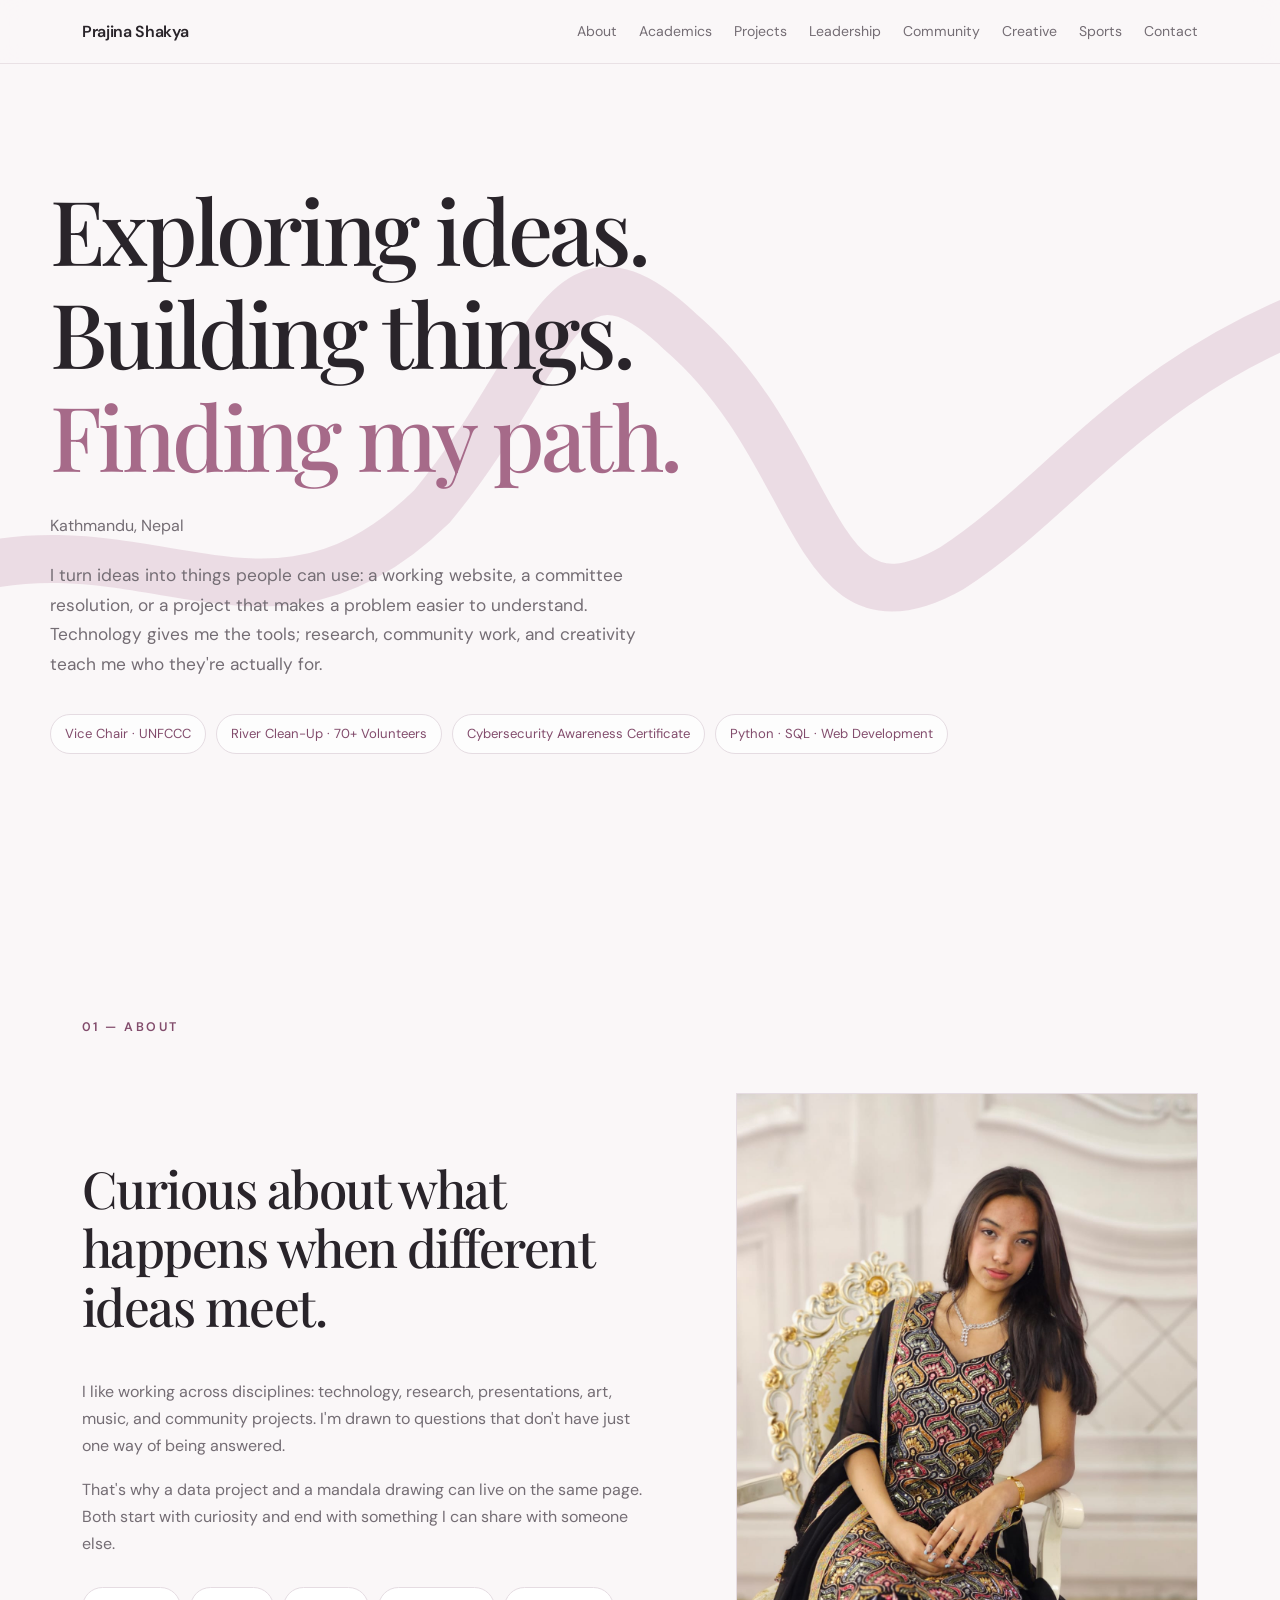
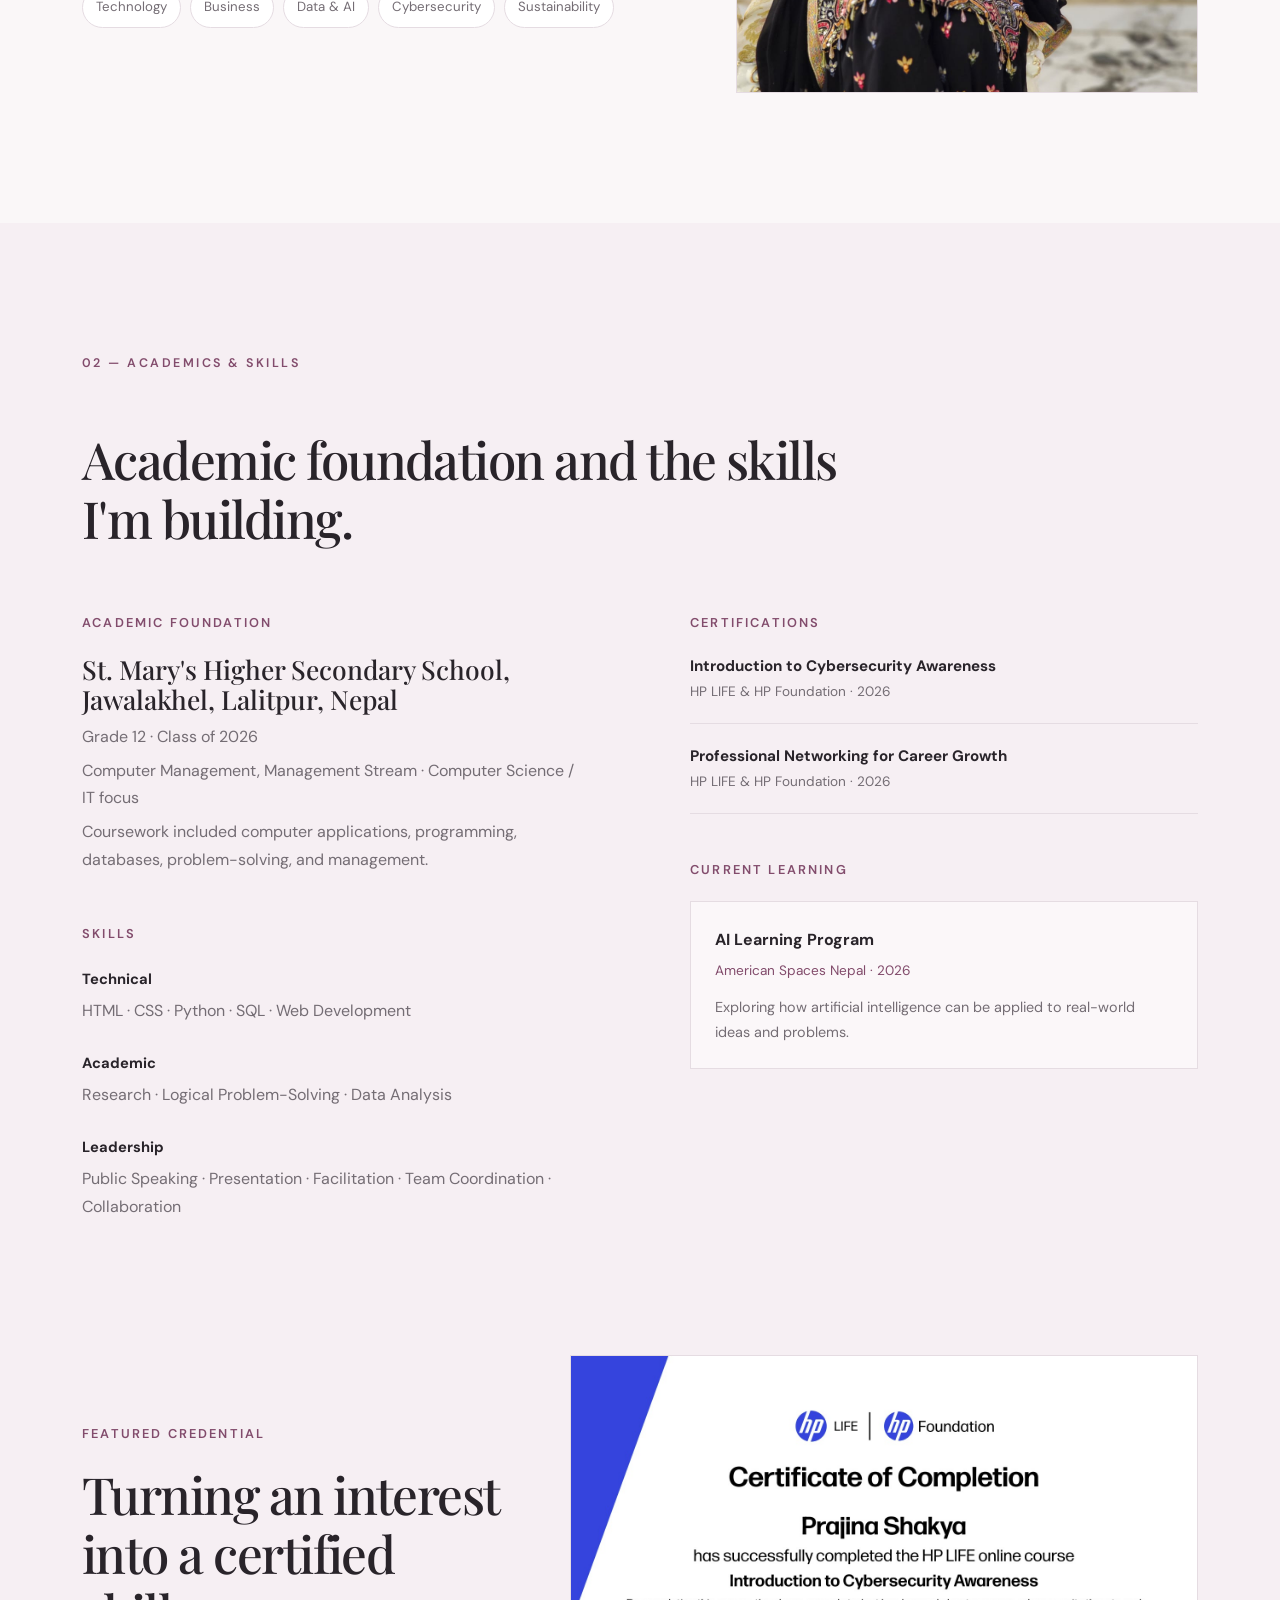
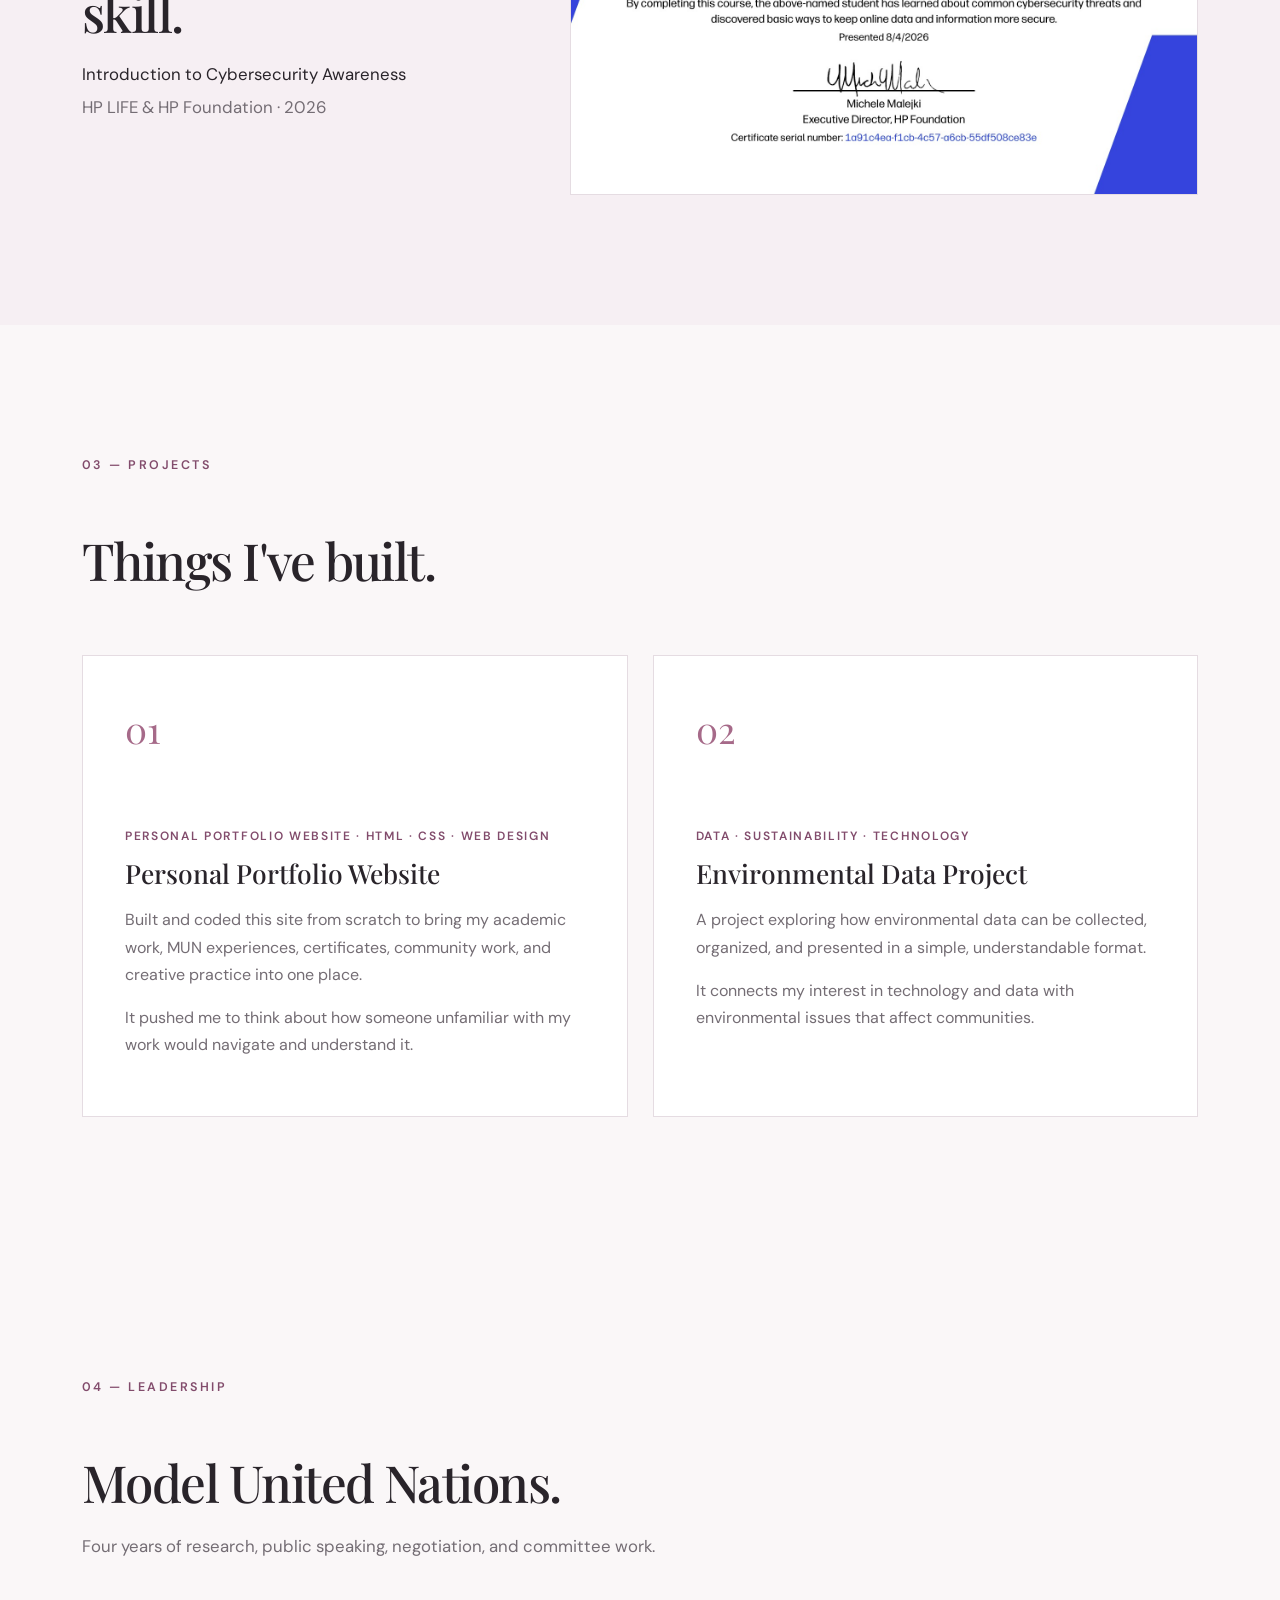
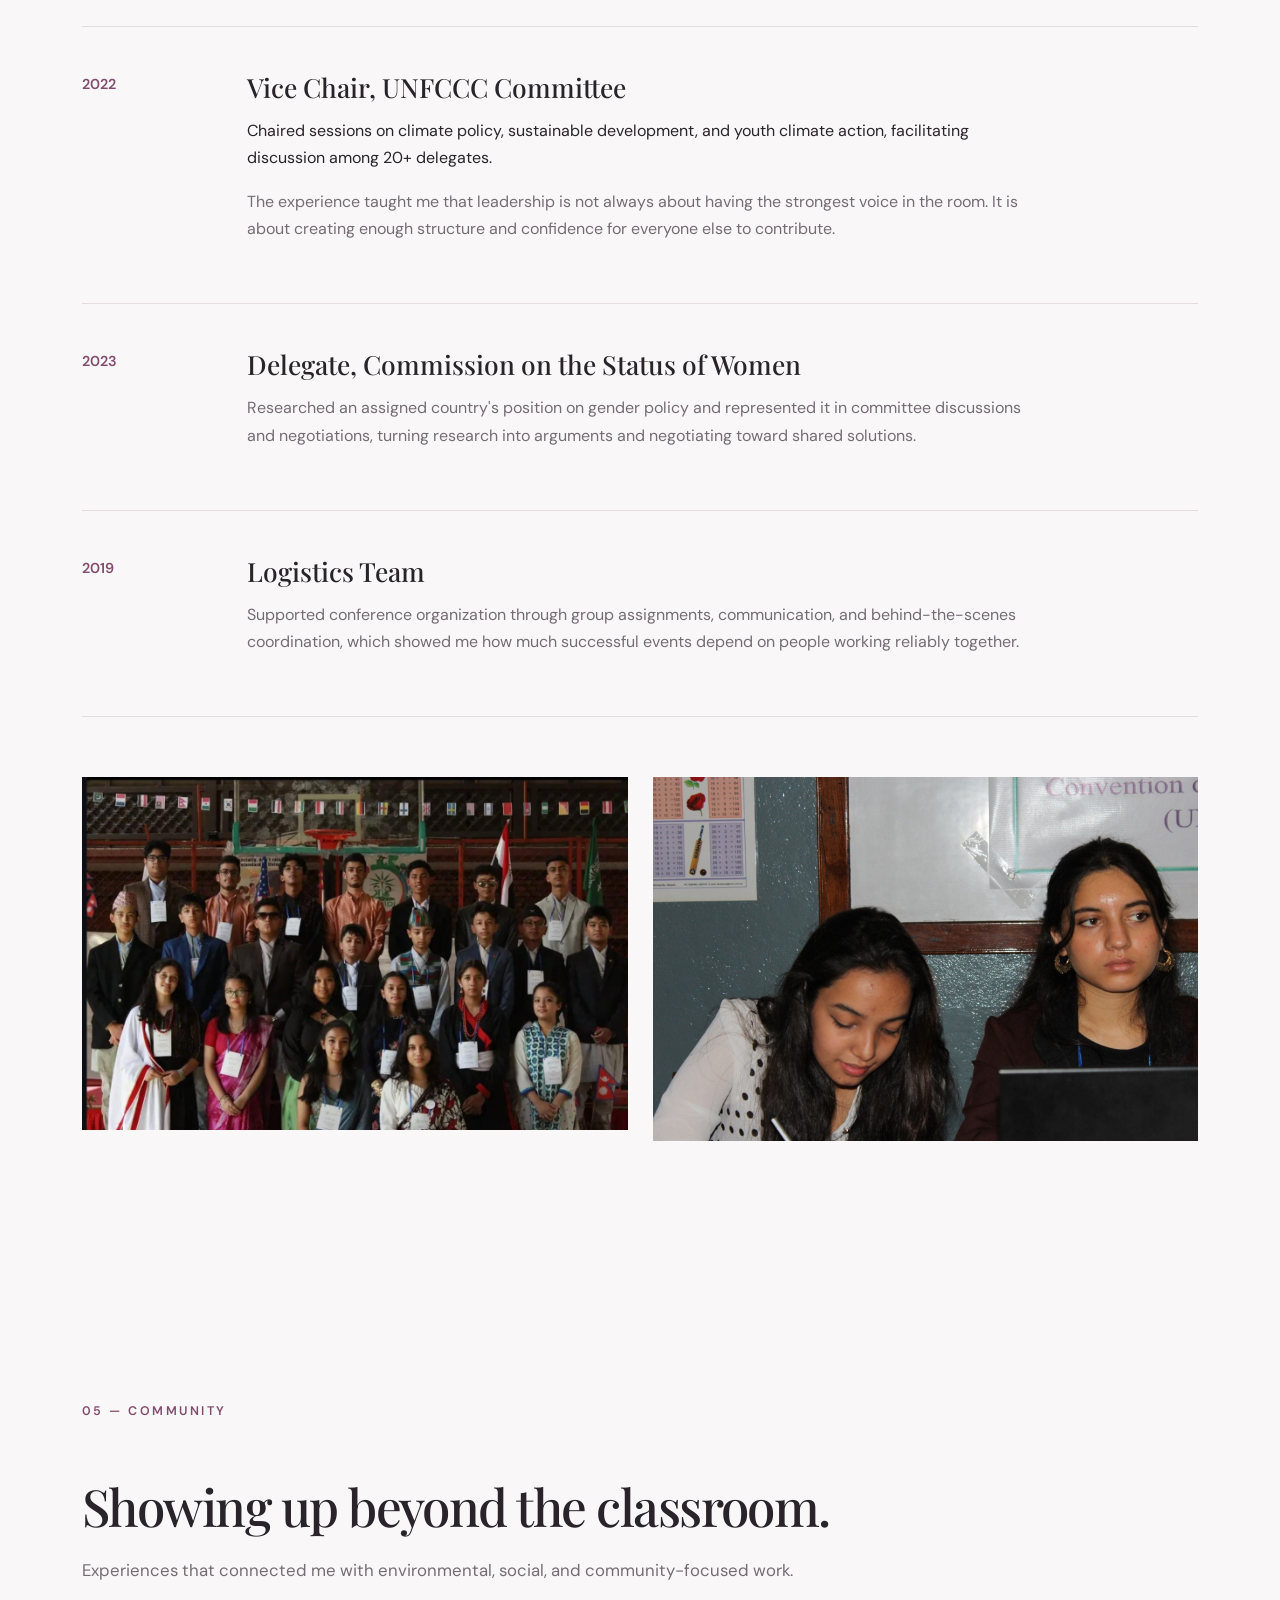
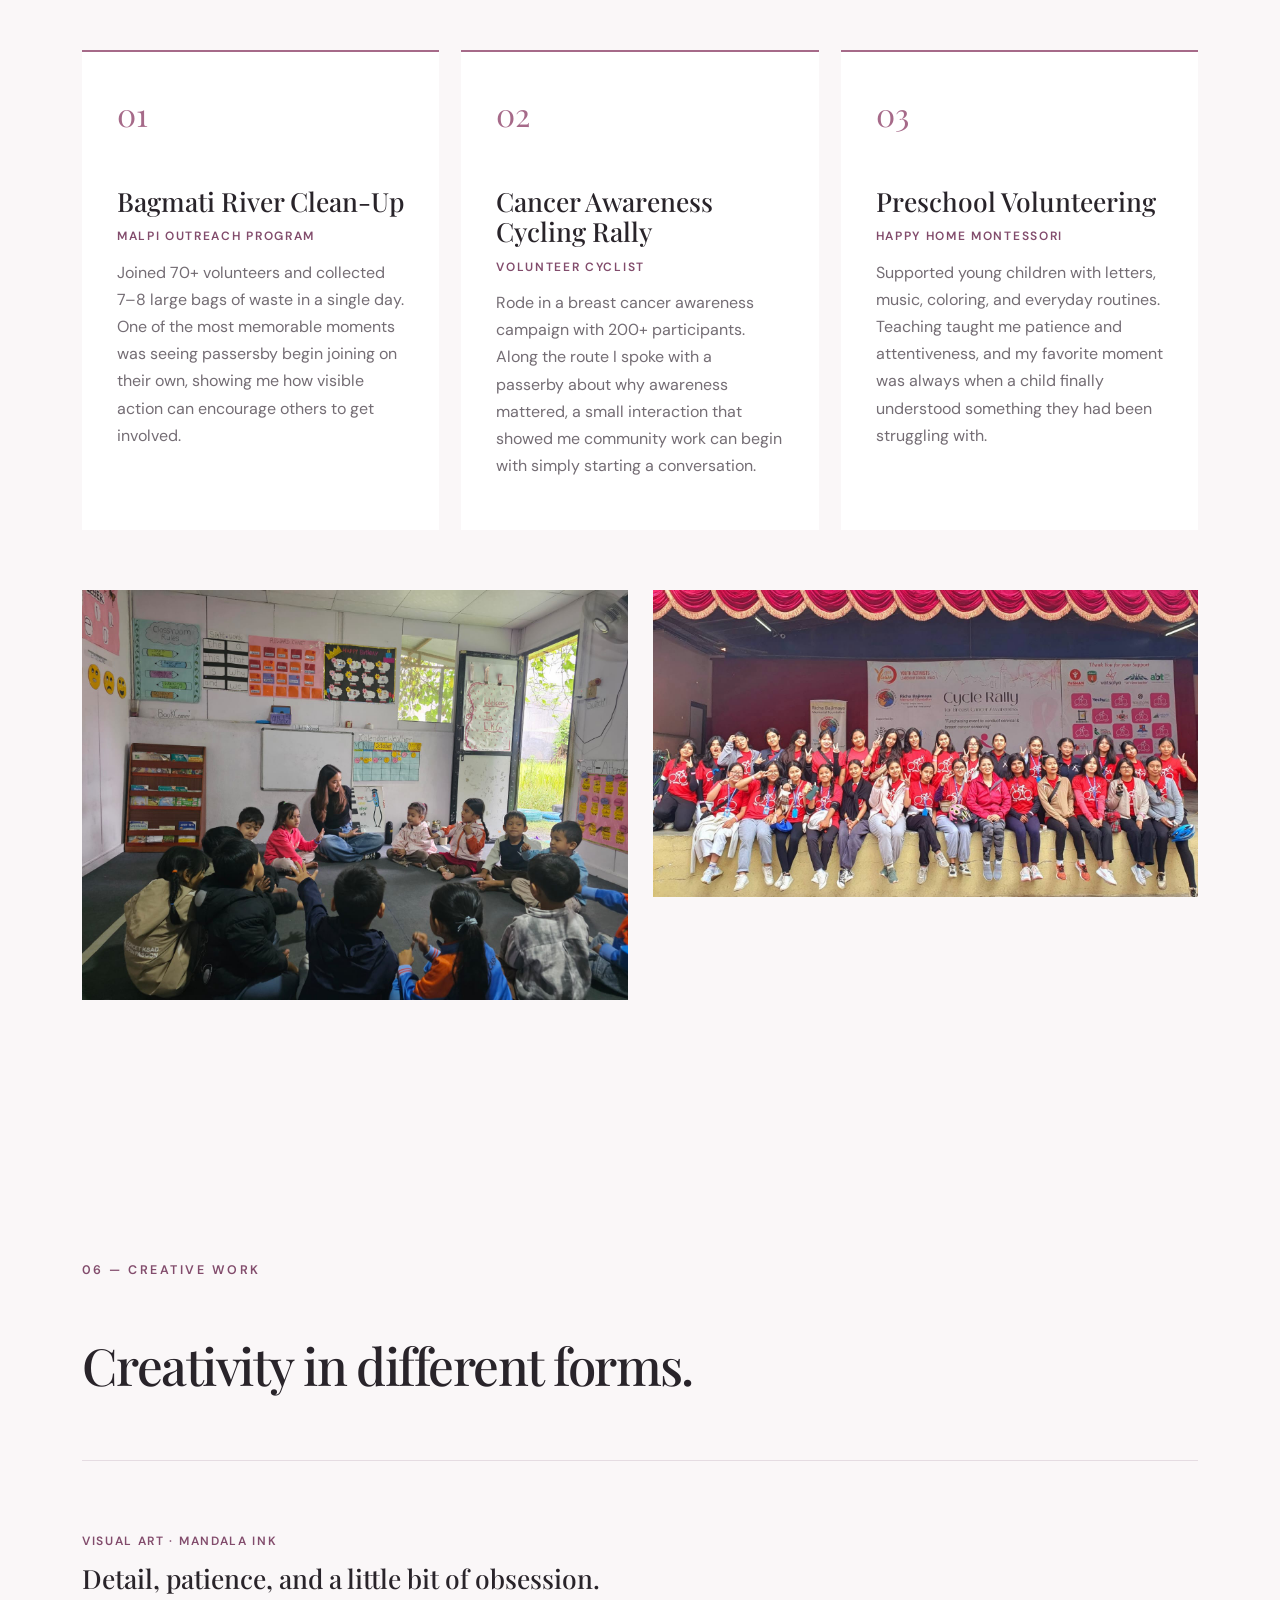
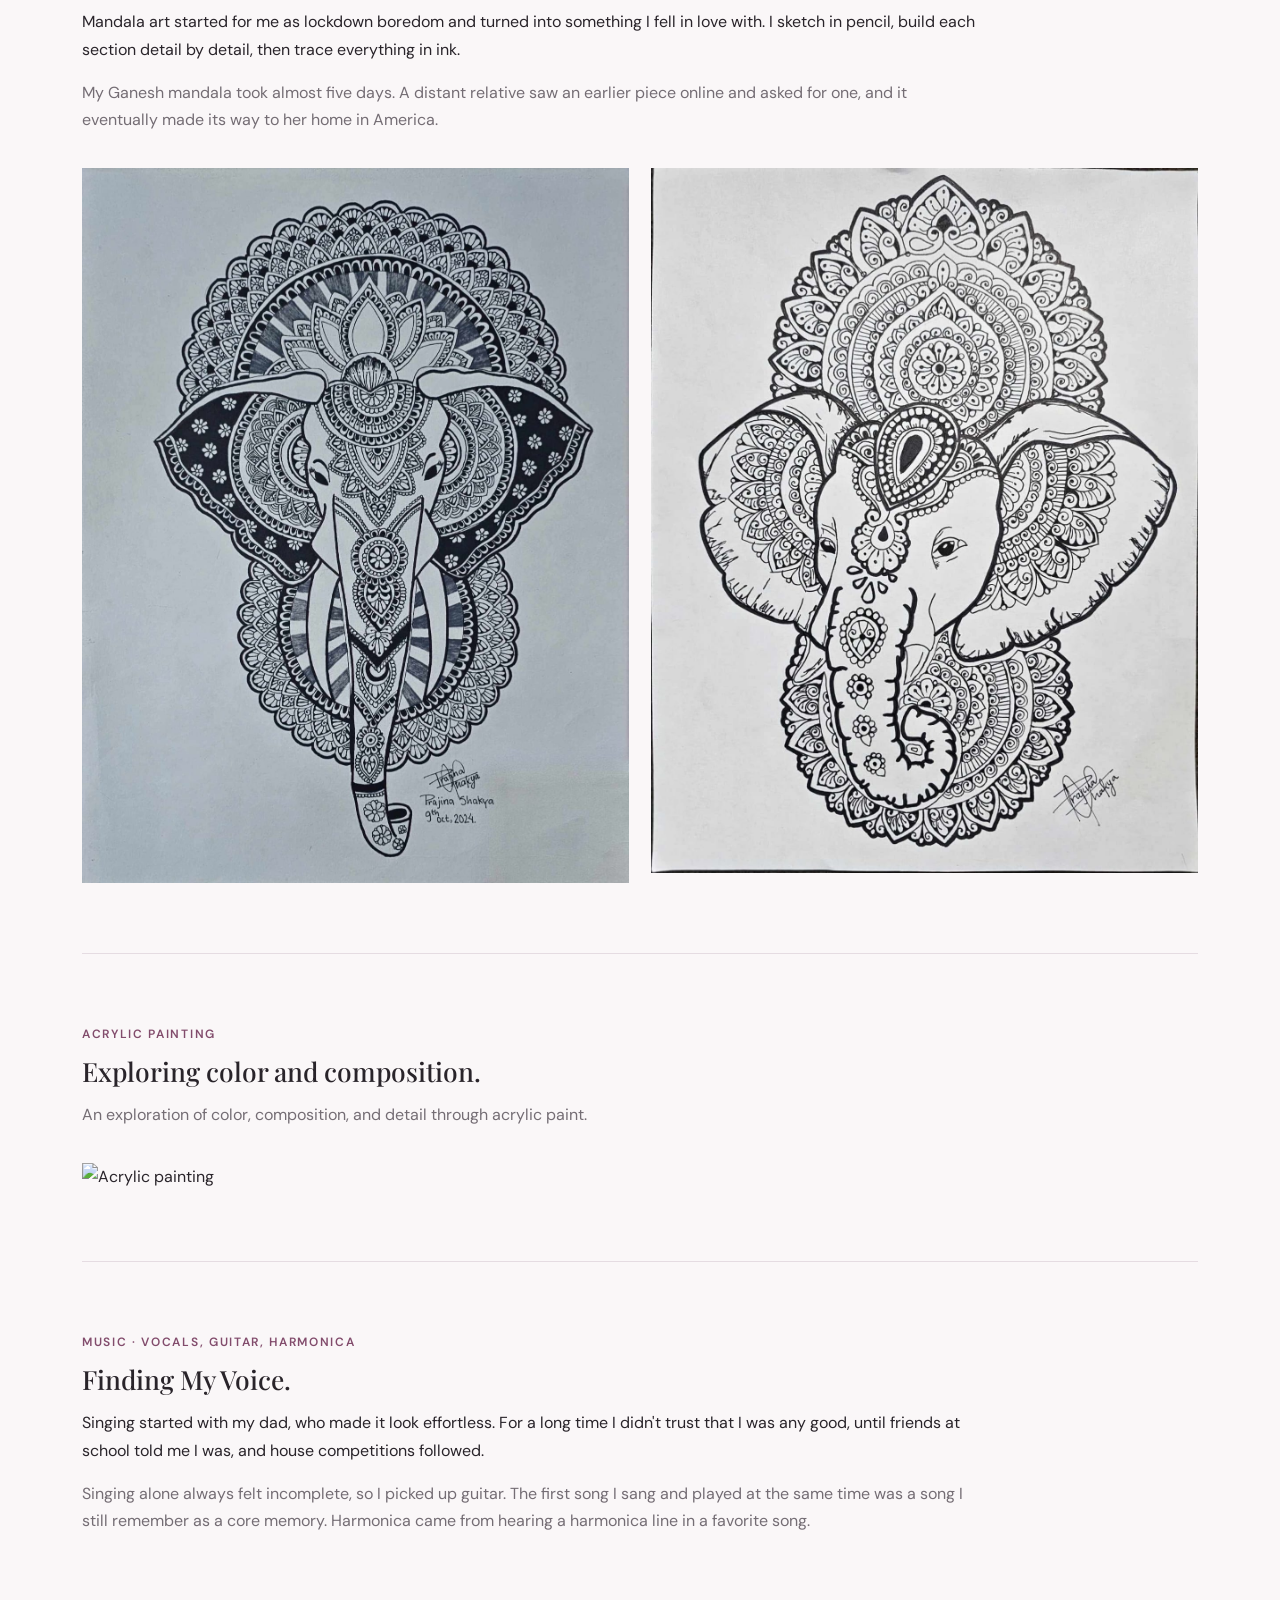
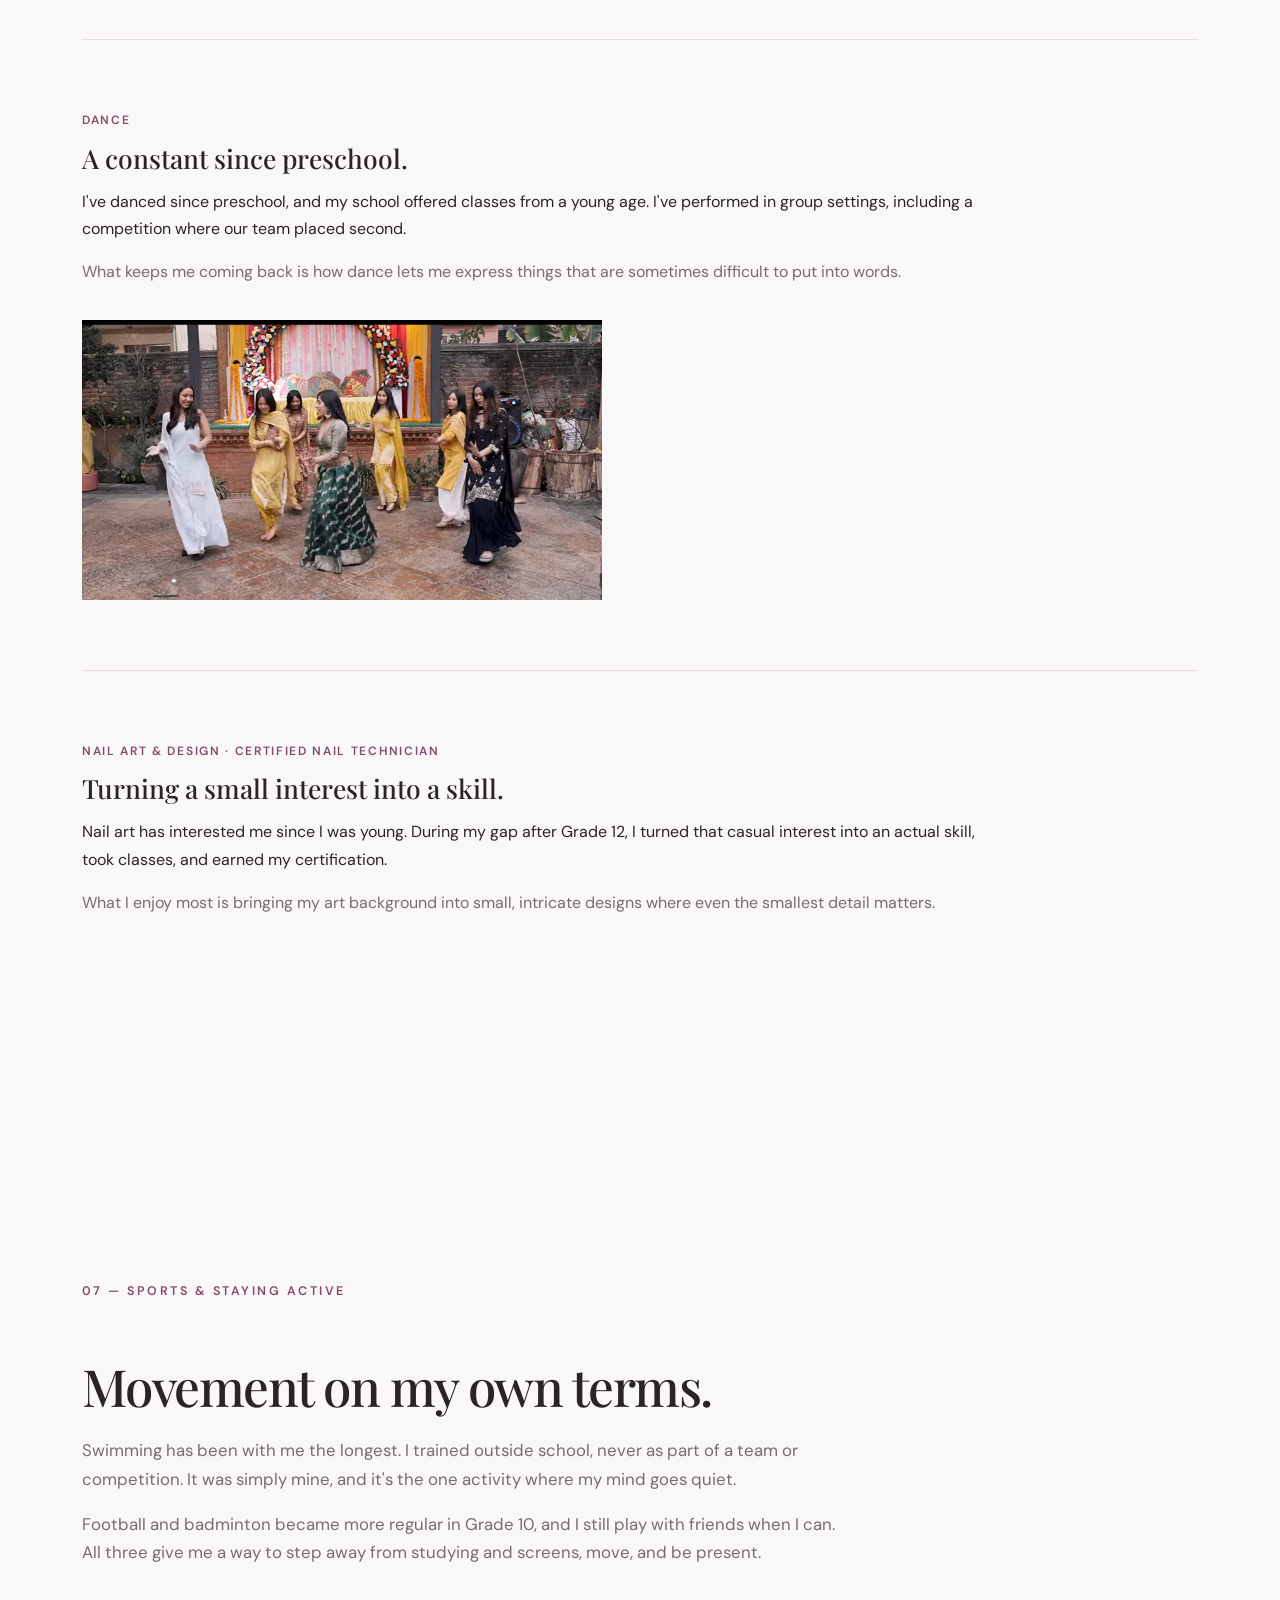
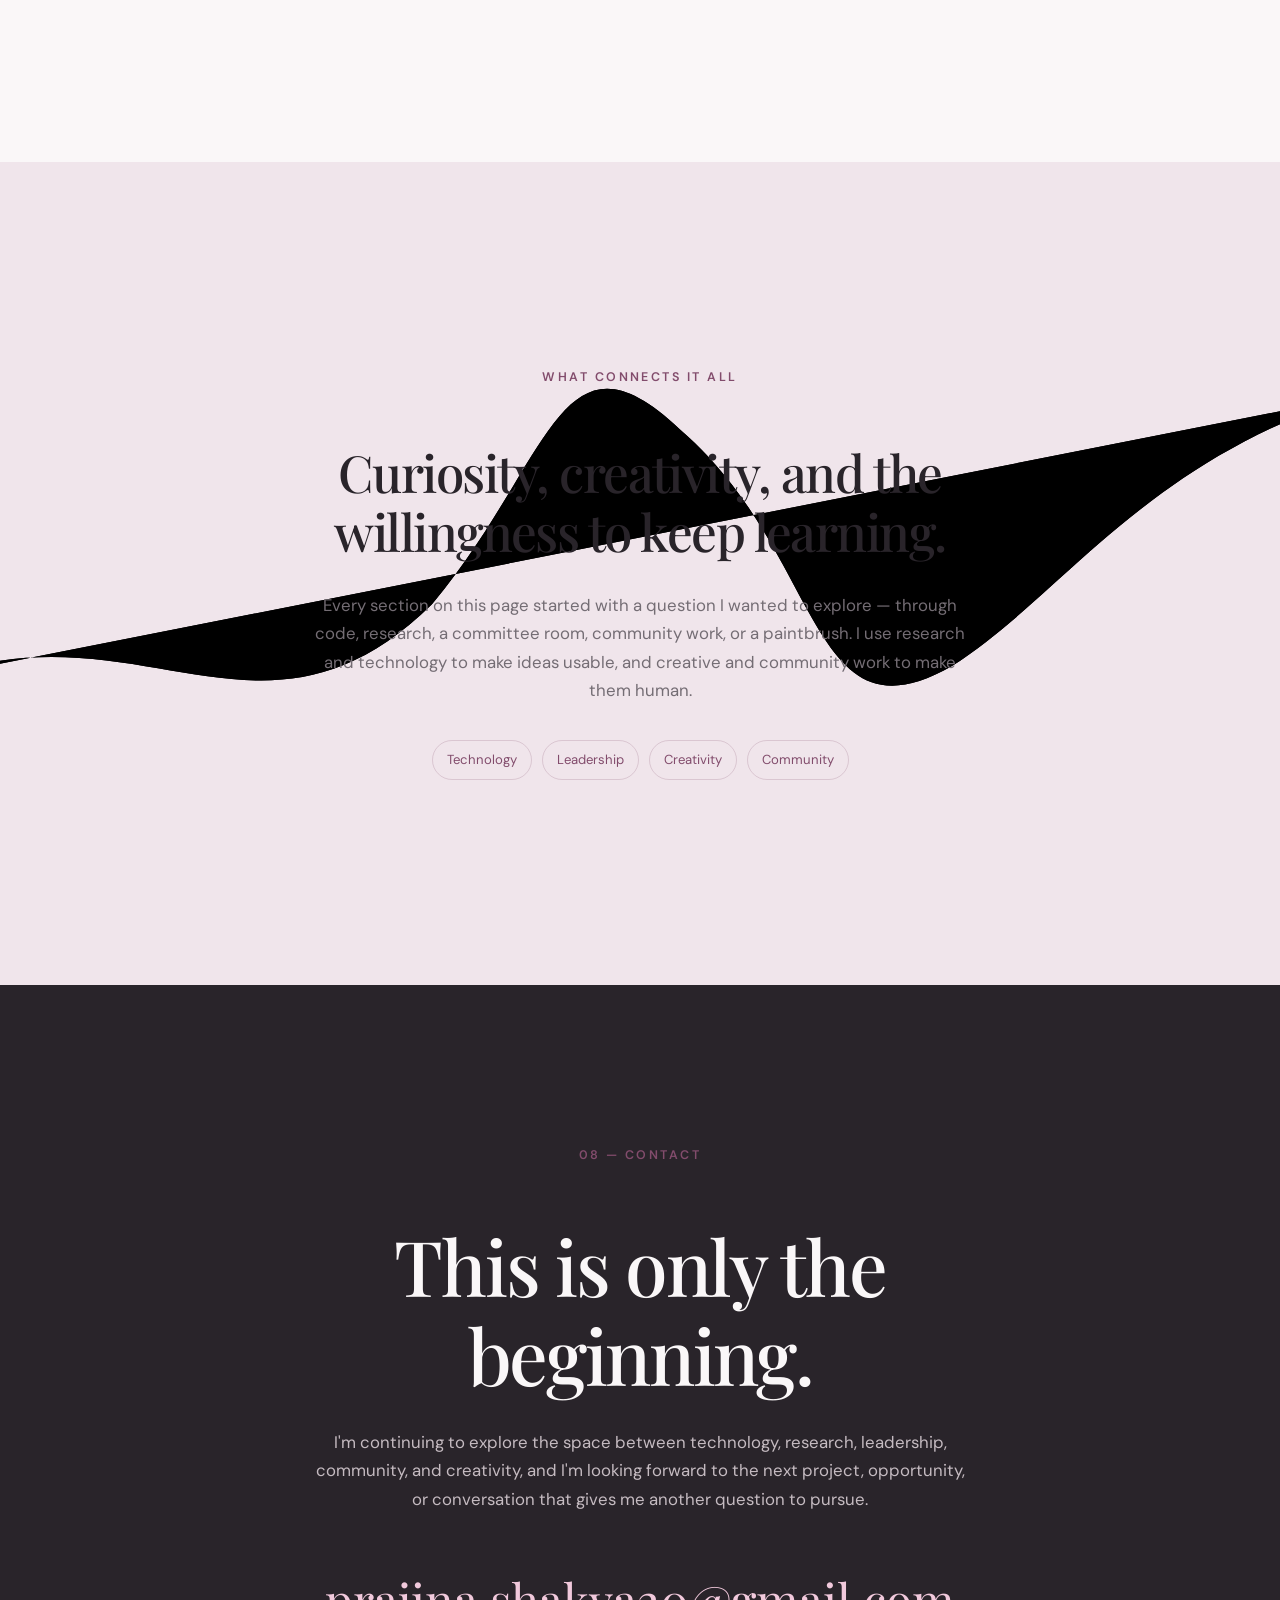
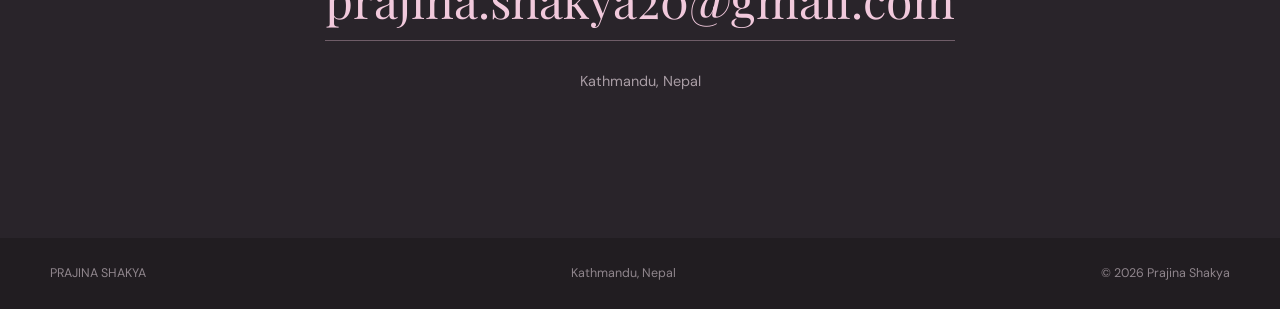
==== commit 6f84c8e2: "Update index.html" ====
--- a/index.html
+++ b/index.html
@@ -1,737 +1,1209 @@
 <!DOCTYPE html>
 <html lang="en">
+
 <head>
   <meta charset="UTF-8">
+
   <meta name="viewport" content="width=device-width, initial-scale=1.0">
 
-  <meta name="description" content="Portfolio of Prajina Shakya: Model UN leadership, community work, technology and data projects, and creative practice. Kathmandu, Nepal.">
+  <meta
+    name="description"
+    content="Portfolio of Prajina Shakya: Model UN leadership, community work, technology and data projects, and creative practice. Kathmandu, Nepal."
+  >
 
   <meta property="og:title" content="Prajina Shakya | Portfolio">
-  <meta property="og:description" content="Exploring ideas. Building things. Finding my path.">
-  <meta property="og:image" content="https://zzzzina994.github.io/personal-portfolio1/prajina.about.jpeg">
+  <meta
+    property="og:description"
+    content="Exploring ideas. Building things. Finding my path."
+  >
+  <meta
+    property="og:image"
+    content="https://zzzzina994.github.io/personal-portfolio1/prajina.about.jpeg"
+  >
 
   <title>Prajina Shakya | Portfolio</title>
 
   <link rel="preconnect" href="https://fonts.googleapis.com">
   <link rel="preconnect" href="https://fonts.gstatic.com" crossorigin>
 
-  <link href="https://fonts.googleapis.com/css2?family=DM+Sans:wght@400;500;600&family=Playfair+Display:wght@400;500;600&display=swap" rel="stylesheet">
+  <link
+    href="https://fonts.googleapis.com/css2?family=DM+Sans:wght@400;500;600&family=Playfair+Display:wght@400;500;600&display=swap"
+    rel="stylesheet"
+  >
 
   <link rel="stylesheet" href="style.css">
 </head>
 
+
 <body>
 
-<header class="site-header">
-  <div class="nav-container">
-    <a href="#top" class="logo">Prajina Shakya</a>
-
-    <nav class="nav-links">
-      <a href="#about">About</a>
-      <a href="#academics">Academics</a>
-      <a href="#projects">Projects</a>
-      <a href="#leadership">Leadership</a>
-      <a href="#community">Community</a>
-      <a href="#creative">Creative</a>
-      <a href="#sports">Sports</a>
-      <a href="#contact">Contact</a>
-    </nav>
-  </div>
-</header>
-
-
-<main id="top">
-
-  <!-- HERO -->
-
-  <section class="hero">
-
-    <div class="hero-ribbon" aria-hidden="true">
-      <svg viewBox="0 0 1600 800" preserveAspectRatio="none">
-
-        <!-- WIDE SOFT RIBBON -->
-        <path
-          class="ribbon-thick"
-          fill="none"
-          d="M -100 690
-             C 140 650, 310 780, 500 610
-             C 660 465, 690 235, 820 290
-             C 990 360, 1005 690, 1180 605
-             C 1340 525, 1440 335, 1710 300">
-        </path>
-
-        <!-- THIN CENTER LINE -->
-        <path
-          class="ribbon-thin"
-          fill="none"
-          d="M -100 690
-             C 140 650, 310 780, 500 610
-             C 660 465, 690 235, 820 290
-             C 990 360, 1005 690, 1180 605
-             C 1340 525, 1440 335, 1710 300">
-        </path>
-
-      </svg>
+  <!-- =========================
+       NAVIGATION
+  ========================= -->
+
+  <header class="site-header">
+
+    <div class="nav-container">
+
+      <a href="#top" class="logo">
+        Prajina Shakya
+      </a>
+
+      <nav class="nav-links">
+
+        <a href="#about">About</a>
+        <a href="#academics">Academics</a>
+        <a href="#projects">Projects</a>
+        <a href="#leadership">Leadership</a>
+        <a href="#community">Community</a>
+        <a href="#creative">Creative</a>
+        <a href="#sports">Sports</a>
+        <a href="#contact">Contact</a>
+
+      </nav>
+
     </div>
 
-
-    <div class="hero-content">
-
-      <div class="hero-name">PRAJINA SHAKYA</div>
-
-      <h1>
-        Exploring ideas.<br>
-        Building things.<br>
-        <em>Finding my path.</em>
-      </h1>
-
-      <p class="hero-location">Kathmandu, Nepal</p>
-
-      <p class="hero-description">
-        I turn ideas into things people can use: a working website, a committee resolution, or a project that makes a problem easier to understand. Technology gives me the tools; research, community work, and creativity teach me who they're actually for.
-      </p>
-
-      <div class="hero-highlights">
-        <span>Vice Chair · UNFCCC</span>
-        <span>River Clean-Up · 70+ Volunteers</span>
-        <span>Cybersecurity Awareness Certificate</span>
-        <span>Python · SQL · Web Development</span>
-      </div>
-
-    </div>
-  </section>
-
-
-  <!-- ABOUT -->
-
-  <section class="section" id="about">
-
-    <div class="section-number">01 — ABOUT</div>
-
-    <div class="about-grid">
-
-      <div class="about-text">
+  </header>
+
+
+  <main id="top">
+
+
+    <!-- =========================
+         HERO
+    ========================= -->
+
+    <section class="hero">
+
+      <div class="hero-ribbon" aria-hidden="true">
+
+        <svg viewBox="0 0 1600 800" preserveAspectRatio="none">
+
+          <!-- STATIC THICK RIBBON -->
+
+          <path
+            class="ribbon-thick"
+            d="M -80 500
+               C 180 430, 330 590, 540 430
+               C 690 290, 700 150, 850 260
+               C 1030 380, 1010 570, 1190 490
+               C 1330 420, 1420 300, 1680 230">
+          </path>
+
+
+          <!-- MOVING THIN LINE -->
+
+          <path
+            class="ribbon-thin"
+            d="M -80 500
+               C 180 430, 330 590, 540 430
+               C 690 290, 700 150, 850 260
+               C 1030 380, 1010 570, 1190 490
+               C 1330 420, 1420 300, 1680 230">
+          </path>
+
+        </svg>
+
+      </div>
+
+
+      <div class="hero-content">
+
+        <h1>
+          Exploring ideas.<br>
+          Building things.<br>
+          <em>Finding my path.</em>
+        </h1>
+
+
+        <p class="hero-location">
+          Kathmandu, Nepal
+        </p>
+
+
+        <p class="hero-description">
+          I turn ideas into things people can use: a working website, a committee
+          resolution, or a project that makes a problem easier to understand.
+          Technology gives me the tools; research, community work, and creativity
+          teach me who they're actually for.
+        </p>
+
+
+        <div class="hero-highlights">
+
+          <span>
+            Vice Chair · UNFCCC
+          </span>
+
+          <span>
+            River Clean-Up · 70+ Volunteers
+          </span>
+
+          <span>
+            Cybersecurity Awareness Certificate
+          </span>
+
+          <span>
+            Python · SQL · Web Development
+          </span>
+
+        </div>
+
+      </div>
+
+    </section>
+
+
+
+    <!-- =========================
+         ABOUT
+    ========================= -->
+
+    <section class="section" id="about">
+
+      <div class="section-number">
+        01 — ABOUT
+      </div>
+
+
+      <div class="about-grid">
+
+        <div class="about-text">
+
+          <h2>
+            Curious about what happens when different ideas meet.
+          </h2>
+
+          <p>
+            I like working across disciplines: technology, research, presentations,
+            art, music, and community projects. I'm drawn to questions that don't
+            have just one way of being answered.
+          </p>
+
+          <p>
+            That's why a data project and a mandala drawing can live on the same
+            page. Both start with curiosity and end with something I can share
+            with someone else.
+          </p>
+
+
+          <div class="interest-list">
+
+            <span>Technology</span>
+            <span>Business</span>
+            <span>Data &amp; AI</span>
+            <span>Cybersecurity</span>
+            <span>Sustainability</span>
+
+          </div>
+
+        </div>
+
+
+        <div>
+
+          <img
+            src="prajina.about.jpeg"
+            alt="Prajina Shakya"
+            class="portrait"
+          >
+
+        </div>
+
+      </div>
+
+    </section>
+
+
+
+    <!-- =========================
+         ACADEMICS
+    ========================= -->
+
+    <section class="section section-soft" id="academics">
+
+      <div class="section-number">
+        02 — ACADEMICS &amp; SKILLS
+      </div>
+
+
+      <div class="section-intro">
 
         <h2>
-          Curious about what happens when different ideas meet.
+          Academic foundation and the skills I'm building.
         </h2>
 
+      </div>
+
+
+      <div class="academic-grid">
+
+
+        <div class="school-block">
+
+          <div class="small-heading">
+            Academic Foundation
+          </div>
+
+
+          <h3>
+            St. Mary's Higher Secondary School, Jawalakhel, Lalitpur, Nepal
+          </h3>
+
+
+          <p>
+            Grade 12 · Class of 2026
+          </p>
+
+
+          <p>
+            Computer Management, Management Stream · Computer Science / IT focus
+          </p>
+
+
+          <p>
+            Coursework included computer applications, programming, databases,
+            problem-solving, and management.
+          </p>
+
+
+          <div class="small-heading certification-heading">
+            Skills
+          </div>
+
+
+          <div class="skill-group">
+
+            <strong>
+              Technical
+            </strong>
+
+            <p>
+              HTML · CSS · Python · SQL · Web Development
+            </p>
+
+          </div>
+
+
+          <div class="skill-group">
+
+            <strong>
+              Academic
+            </strong>
+
+            <p>
+              Research · Logical Problem-Solving · Data Analysis
+            </p>
+
+          </div>
+
+
+          <div class="skill-group">
+
+            <strong>
+              Leadership
+            </strong>
+
+            <p>
+              Public Speaking · Presentation · Facilitation · Team Coordination · Collaboration
+            </p>
+
+          </div>
+
+        </div>
+
+
+
+        <div>
+
+          <div class="small-heading">
+            Certifications
+          </div>
+
+
+          <div class="credential-list">
+
+            <div class="credential">
+
+              <strong>
+                Introduction to Cybersecurity Awareness
+              </strong>
+
+              <span>
+                HP LIFE &amp; HP Foundation · 2026
+              </span>
+
+            </div>
+
+
+            <div class="credential">
+
+              <strong>
+                Professional Networking for Career Growth
+              </strong>
+
+              <span>
+                HP LIFE &amp; HP Foundation · 2026
+              </span>
+
+            </div>
+
+          </div>
+
+
+          <div class="small-heading learning-heading">
+            Current Learning
+          </div>
+
+
+          <div class="current-learning">
+
+            <strong>
+              AI Learning Program
+            </strong>
+
+            <span>
+              American Spaces Nepal · 2026
+            </span>
+
+            <p>
+              Exploring how artificial intelligence can be applied to real-world
+              ideas and problems.
+            </p>
+
+          </div>
+
+        </div>
+
+      </div>
+
+
+
+      <div class="featured-credential">
+
+        <div class="featured-copy">
+
+          <div class="small-heading">
+            Featured Credential
+          </div>
+
+
+          <h2>
+            Turning an interest into a certified skill.
+          </h2>
+
+
+          <p>
+            Introduction to Cybersecurity Awareness
+          </p>
+
+
+          <p class="muted">
+            HP LIFE &amp; HP Foundation · 2026
+          </p>
+
+        </div>
+
+
+        <div>
+
+          <img
+            src="certifi%20ate.jpeg"
+            alt="HP LIFE Introduction to Cybersecurity Awareness certificate"
+            class="certificate-image"
+            loading="lazy"
+          >
+
+        </div>
+
+      </div>
+
+    </section>
+
+
+
+    <!-- =========================
+         PROJECTS
+    ========================= -->
+
+    <section class="section" id="projects">
+
+      <div class="section-number">
+        03 — PROJECTS
+      </div>
+
+
+      <div class="section-intro">
+
+        <h2>
+          Things I've built.
+        </h2>
+
+      </div>
+
+
+      <div class="project-grid">
+
+
+        <article class="project-card">
+
+          <div class="project-number">
+            01
+          </div>
+
+
+          <p class="card-category">
+            PERSONAL PORTFOLIO WEBSITE · HTML · CSS · WEB DESIGN
+          </p>
+
+
+          <h3>
+            Personal Portfolio Website
+          </h3>
+
+
+          <p>
+            Built and coded this site from scratch to bring my academic work,
+            MUN experiences, certificates, community work, and creative practice
+            into one place.
+          </p>
+
+
+          <p>
+            It pushed me to think about how someone unfamiliar with my work would
+            navigate and understand it.
+          </p>
+
+        </article>
+
+
+
+        <article class="project-card">
+
+          <div class="project-number">
+            02
+          </div>
+
+
+          <p class="card-category">
+            DATA · SUSTAINABILITY · TECHNOLOGY
+          </p>
+
+
+          <h3>
+            Environmental Data Project
+          </h3>
+
+
+          <p>
+            A project exploring how environmental data can be collected, organized,
+            and presented in a simple, understandable format.
+          </p>
+
+
+          <p>
+            It connects my interest in technology and data with environmental
+            issues that affect communities.
+          </p>
+
+        </article>
+
+      </div>
+
+    </section>
+
+
+
+    <!-- =========================
+         LEADERSHIP
+    ========================= -->
+
+    <section class="section" id="leadership">
+
+      <div class="section-number">
+        04 — LEADERSHIP
+      </div>
+
+
+      <div class="section-intro">
+
+        <h2>
+          Model United Nations.
+        </h2>
+
+
         <p>
-          I like working across disciplines: technology, research, presentations, art, music, and community projects. I'm drawn to questions that don't have just one way of being answered.
+          Four years of research, public speaking, negotiation, and committee work.
         </p>
 
-        <p>
-          That's why a data project and a mandala drawing can live on the same page. Both start with curiosity and end with something I can share with someone else.
-        </p>
-
-        <div class="interest-list">
-          <span>Technology</span>
-          <span>Business</span>
-          <span>Data &amp; AI</span>
-          <span>Cybersecurity</span>
-          <span>Sustainability</span>
-        </div>
-
-      </div>
-
-      <div>
-        <img src="prajina.about.jpeg" alt="Prajina Shakya" class="portrait">
-      </div>
-
-    </div>
-  </section>
-
-
-  <!-- ACADEMICS -->
-
-  <section class="section section-soft" id="academics">
-
-    <div class="section-number">02 — ACADEMICS &amp; SKILLS</div>
-
-    <div class="section-intro">
-      <h2>Academic foundation and the skills I'm building.</h2>
-    </div>
-
-    <div class="academic-grid">
-
-      <div class="school-block">
-
-        <div class="small-heading">Academic Foundation</div>
-
-        <h3>
-          St. Mary's Higher Secondary School, Jawalakhel, Lalitpur, Nepal
-        </h3>
-
-        <p>Grade 12 · Class of 2026</p>
-
-        <p>
-          Computer Management, Management Stream · Computer Science / IT focus
-        </p>
-
-        <p>
-          Coursework included computer applications, programming, databases, problem-solving, and management.
-        </p>
-
-        <div class="small-heading certification-heading">Skills</div>
-
-        <div class="skill-group">
-          <strong>Technical</strong>
-          <p>HTML · CSS · Python · SQL · Web Development</p>
-        </div>
-
-        <div class="skill-group">
-          <strong>Academic</strong>
-          <p>Research · Logical Problem-Solving · Data Analysis</p>
-        </div>
-
-        <div class="skill-group">
-          <strong>Leadership</strong>
-          <p>
-            Public Speaking · Presentation · Facilitation · Team Coordination · Collaboration
-          </p>
-        </div>
-
-      </div>
-
-
-      <div>
-
-        <div class="small-heading">Certifications</div>
-
-        <div class="credential-list">
-
-          <div class="credential">
-            <strong>Introduction to Cybersecurity Awareness</strong>
-            <span>HP LIFE &amp; HP Foundation · 2026</span>
-          </div>
-
-          <div class="credential">
-            <strong>Professional Networking for Career Growth</strong>
-            <span>HP LIFE &amp; HP Foundation · 2026</span>
-          </div>
-
-        </div>
-
-        <div class="small-heading learning-heading">Current Learning</div>
-
-        <div class="current-learning">
-          <strong>AI Learning Program</strong>
-          <span>American Spaces Nepal · 2026</span>
-          <p>
-            Exploring how artificial intelligence can be applied to real-world ideas and problems.
-          </p>
-        </div>
-
-      </div>
-
-    </div>
-
-
-    <div class="featured-credential">
-
-      <div class="featured-copy">
-
-        <div class="small-heading">Featured Credential</div>
-
-        <h2>Turning an interest into a certified skill.</h2>
-
-        <p>Introduction to Cybersecurity Awareness</p>
-
-        <p class="muted">
-          HP LIFE &amp; HP Foundation · 2026
-        </p>
-
-      </div>
-
-      <div>
+      </div>
+
+
+      <div class="timeline">
+
+
+        <div class="timeline-item">
+
+          <div class="timeline-year">
+            2022
+          </div>
+
+
+          <div class="timeline-content">
+
+            <h3>
+              Vice Chair, UNFCCC Committee
+            </h3>
+
+
+            <p>
+              Chaired sessions on climate policy, sustainable development, and
+              youth climate action, facilitating discussion among 20+ delegates.
+            </p>
+
+
+            <p>
+              The experience taught me that leadership is not always about having
+              the strongest voice in the room. It is about creating enough
+              structure and confidence for everyone else to contribute.
+            </p>
+
+          </div>
+
+        </div>
+
+
+
+        <div class="timeline-item">
+
+          <div class="timeline-year">
+            2023
+          </div>
+
+
+          <div class="timeline-content">
+
+            <h3>
+              Delegate, Commission on the Status of Women
+            </h3>
+
+
+            <p>
+              Researched an assigned country's position on gender policy and
+              represented it in committee discussions and negotiations, turning
+              research into arguments and negotiating toward shared solutions.
+            </p>
+
+          </div>
+
+        </div>
+
+
+
+        <div class="timeline-item">
+
+          <div class="timeline-year">
+            2019
+          </div>
+
+
+          <div class="timeline-content">
+
+            <h3>
+              Logistics Team
+            </h3>
+
+
+            <p>
+              Supported conference organization through group assignments,
+              communication, and behind-the-scenes coordination, which showed me
+              how much successful events depend on people working reliably together.
+            </p>
+
+          </div>
+
+        </div>
+
+      </div>
+
+
+      <div class="image-row">
+
         <img
-          src="certifi%20ate.jpeg"
-          alt="HP LIFE Introduction to Cybersecurity Awareness certificate"
-          class="certificate-image"
+          src="mun121.jpeg"
+          alt="Model United Nations conference"
           loading="lazy"
         >
-      </div>
+
+        <img
+          src="mun2.jpeg"
+          alt="Model United Nations committee"
+          loading="lazy"
+        >
+
+      </div>
+
+    </section>
+
+
+
+    <!-- =========================
+         COMMUNITY
+    ========================= -->
+
+    <section class="section" id="community">
+
+      <div class="section-number">
+        05 — COMMUNITY
+      </div>
+
+
+      <div class="section-intro">
+
+        <h2>
+          Showing up beyond the classroom.
+        </h2>
+
+
+        <p>
+          Experiences that connected me with environmental, social, and
+          community-focused work.
+        </p>
+
+      </div>
+
+
+      <div class="community-grid">
+
+
+        <article class="community-card">
+
+          <span class="community-number">
+            01
+          </span>
+
+
+          <h3>
+            Bagmati River Clean-Up
+          </h3>
+
+
+          <p class="card-category">
+            MALPI OUTREACH PROGRAM
+          </p>
+
+
+          <p>
+            Joined 70+ volunteers and collected 7–8 large bags of waste in a
+            single day. One of the most memorable moments was seeing passersby
+            begin joining on their own, showing me how visible action can
+            encourage others to get involved.
+          </p>
+
+        </article>
+
+
+
+        <article class="community-card">
+
+          <span class="community-number">
+            02
+          </span>
+
+
+          <h3>
+            Cancer Awareness Cycling Rally
+          </h3>
+
+
+          <p class="card-category">
+            VOLUNTEER CYCLIST
+          </p>
+
+
+          <p>
+            Rode in a breast cancer awareness campaign with 200+ participants.
+            Along the route I spoke with a passerby about why awareness mattered,
+            a small interaction that showed me community work can begin with
+            simply starting a conversation.
+          </p>
+
+        </article>
+
+
+
+        <article class="community-card">
+
+          <span class="community-number">
+            03
+          </span>
+
+
+          <h3>
+            Preschool Volunteering
+          </h3>
+
+
+          <p class="card-category">
+            HAPPY HOME MONTESSORI
+          </p>
+
+
+          <p>
+            Supported young children with letters, music, coloring, and everyday
+            routines. Teaching taught me patience and attentiveness, and my
+            favorite moment was always when a child finally understood something
+            they had been struggling with.
+          </p>
+
+        </article>
+
+      </div>
+
+
+      <div class="community-images">
+
+        <div class="image-row">
+
+          <img
+            src="preschool.jpeg"
+            alt="Preschool volunteering"
+            loading="lazy"
+          >
+
+          <img
+            src="cycletally.jpeg"
+            alt="Cancer awareness cycling rally"
+            loading="lazy"
+          >
+
+        </div>
+
+      </div>
+
+    </section>
+
+
+
+    <!-- =========================
+         CREATIVE WORK
+    ========================= -->
+
+    <section class="section" id="creative">
+
+      <div class="section-number">
+        06 — CREATIVE WORK
+      </div>
+
+
+      <div class="section-intro">
+
+        <h2>
+          Creativity in different forms.
+        </h2>
+
+      </div>
+
+
+
+      <!-- MANDALA -->
+
+      <div class="creative-block">
+
+        <div class="creative-heading">
+
+          <p class="card-category">
+            VISUAL ART · MANDALA INK
+          </p>
+
+
+          <h3>
+            Detail, patience, and a little bit of obsession.
+          </h3>
+
+
+          <p>
+            Mandala art started for me as lockdown boredom and turned into
+            something I fell in love with. I sketch in pencil, build each
+            section detail by detail, then trace everything in ink.
+          </p>
+
+
+          <p>
+            My Ganesh mandala took almost five days. A distant relative saw
+            an earlier piece online and asked for one, and it eventually made
+            its way to her home in America.
+          </p>
+
+        </div>
+
+
+        <div class="creative-images">
+
+          <img
+            src="mandala.jpeg"
+            alt="Mandala artwork"
+            loading="lazy"
+          >
+
+          <img
+            src="mandala2.jpeg"
+            alt="Mandala artwork"
+            loading="lazy"
+          >
+
+        </div>
+
+      </div>
+
+
+
+      <!-- ACRYLIC -->
+
+      <div class="creative-block">
+
+        <div class="creative-heading">
+
+          <p class="card-category">
+            ACRYLIC PAINTING
+          </p>
+
+
+          <h3>
+            Exploring color and composition.
+          </h3>
+
+
+          <p>
+            An exploration of color, composition, and detail through acrylic paint.
+          </p>
+
+        </div>
+
+
+        <div class="creative-images">
+
+          <img
+            src="acrylic.jpeg"
+            alt="Acrylic painting"
+            loading="lazy"
+          >
+
+        </div>
+
+      </div>
+
+
+
+      <!-- MUSIC -->
+
+      <div class="creative-block">
+
+        <div class="creative-heading">
+
+          <p class="card-category">
+            MUSIC · VOCALS, GUITAR, HARMONICA
+          </p>
+
+
+          <h3>
+            Finding My Voice.
+          </h3>
+
+
+          <p>
+            Singing started with my dad, who made it look effortless. For a long
+            time I didn't trust that I was any good, until friends at school told
+            me I was, and house competitions followed.
+          </p>
+
+
+          <p>
+            Singing alone always felt incomplete, so I picked up guitar. The first
+            song I sang and played at the same time was a song I still remember
+            as a core memory. Harmonica came from hearing a harmonica line in a
+            favorite song.
+          </p>
+
+        </div>
+
+      </div>
+
+
+
+      <!-- DANCE -->
+
+      <div class="creative-block">
+
+        <div class="creative-heading">
+
+          <p class="card-category">
+            DANCE
+          </p>
+
+
+          <h3>
+            A constant since preschool.
+          </h3>
+
+
+          <p>
+            I've danced since preschool, and my school offered classes from a
+            young age. I've performed in group settings, including a competition
+            where our team placed second.
+          </p>
+
+
+          <p>
+            What keeps me coming back is how dance lets me express things that
+            are sometimes difficult to put into words.
+          </p>
+
+        </div>
+
+
+        <img
+          src="dance.jpeg"
+          alt="Dance performance"
+          class="dance-photo"
+          loading="lazy"
+        >
+
+      </div>
+
+
+
+      <!-- NAIL ART -->
+
+      <div class="creative-block">
+
+        <div class="creative-heading nail-content">
+
+          <p class="card-category">
+            NAIL ART &amp; DESIGN · CERTIFIED NAIL TECHNICIAN
+          </p>
+
+
+          <h3>
+            Turning a small interest into a skill.
+          </h3>
+
+
+          <p>
+            Nail art has interested me since I was young. During my gap after
+            Grade 12, I turned that casual interest into an actual skill, took
+            classes, and earned my certification.
+          </p>
+
+
+          <p>
+            What I enjoy most is bringing my art background into small,
+            intricate designs where even the smallest detail matters.
+          </p>
+
+        </div>
+
+      </div>
+
+    </section>
+
+
+
+    <!-- =========================
+         SPORTS
+    ========================= -->
+
+    <section class="section" id="sports">
+
+      <div class="section-number">
+        07 — SPORTS &amp; STAYING ACTIVE
+      </div>
+
+
+      <div class="section-intro">
+
+        <h2>
+          Movement on my own terms.
+        </h2>
+
+
+        <p>
+          Swimming has been with me the longest. I trained outside school,
+          never as part of a team or competition. It was simply mine, and it's
+          the one activity where my mind goes quiet.
+        </p>
+
+
+        <p>
+          Football and badminton became more regular in Grade 10, and I still
+          play with friends when I can. All three give me a way to step away
+          from studying and screens, move, and be present.
+        </p>
+
+      </div>
+
+    </section>
+
+
+
+    <!-- =========================
+         WHAT CONNECTS IT ALL
+    ========================= -->
+
+    <section class="closing-section" id="closing">
+
+
+      <div class="closing-ribbon" aria-hidden="true">
+
+        <svg viewBox="0 0 1600 800" preserveAspectRatio="none">
+
+          <!-- STATIC THICK BACKGROUND RIBBON -->
+
+          <path
+            class="closing-ribbon-thick"
+            d="M -80 500
+               C 180 430, 330 590, 540 430
+               C 690 290, 700 150, 850 260
+               C 1030 380, 1010 570, 1190 490
+               C 1330 420, 1420 300, 1680 230">
+          </path>
+
+
+          <!-- MOVING THIN LINE -->
+
+          <path
+            class="closing-ribbon-line"
+            d="M -80 500
+               C 180 430, 330 590, 540 430
+               C 690 290, 700 150, 850 260
+               C 1030 380, 1010 570, 1190 490
+               C 1330 420, 1420 300, 1680 230">
+          </path>
+
+        </svg>
+
+      </div>
+
+
+      <div class="closing-content">
+
+        <div class="section-number">
+          WHAT CONNECTS IT ALL
+        </div>
+
+
+        <h2>
+          Curiosity, creativity, and the willingness to keep learning.
+        </h2>
+
+
+        <p>
+          Every section on this page started with a question I wanted to explore
+          — through code, research, a committee room, community work, or a
+          paintbrush. I use research and technology to make ideas usable, and
+          creative and community work to make them human.
+        </p>
+
+
+        <div class="closing-tags">
+
+          <span>
+            Technology
+          </span>
+
+          <span>
+            Leadership
+          </span>
+
+          <span>
+            Creativity
+          </span>
+
+          <span>
+            Community
+          </span>
+
+        </div>
+
+      </div>
+
+    </section>
+
+
+
+    <!-- =========================
+         CONTACT
+    ========================= -->
+
+    <section class="contact-section" id="contact">
+
+      <div class="contact-inner">
+
+        <div class="section-number">
+          08 — CONTACT
+        </div>
+
+
+        <h2>
+          This is only the beginning.
+        </h2>
+
+
+        <p>
+          I'm continuing to explore the space between technology, research,
+          leadership, community, and creativity, and I'm looking forward to
+          the next project, opportunity, or conversation that gives me another
+          question to pursue.
+        </p>
+
+
+        <a
+          href="mailto:prajina.shakya20@gmail.com"
+          class="email-link"
+        >
+          prajina.shakya20@gmail.com
+        </a>
+
+
+        <p class="contact-location">
+          Kathmandu, Nepal
+        </p>
+
+      </div>
+
+    </section>
+
+  </main>
+
+
+
+  <!-- =========================
+       FOOTER
+  ========================= -->
+
+  <footer class="site-footer">
+
+    <div class="footer-inner">
+
+      <p>
+        PRAJINA SHAKYA
+      </p>
+
+
+      <p>
+        Kathmandu, Nepal
+      </p>
+
+
+      <p>
+        © 2026 Prajina Shakya
+      </p>
 
     </div>
 
-  </section>
-
-
-  <!-- PROJECTS -->
-
-  <section class="section" id="projects">
-
-    <div class="section-number">03 — PROJECTS</div>
-
-    <div class="section-intro">
-      <h2>Things I've built.</h2>
-    </div>
-
-    <div class="project-grid">
-
-      <article class="project-card">
-
-        <div class="project-number">01</div>
-
-        <p class="card-category">
-          PERSONAL PORTFOLIO WEBSITE · HTML · CSS · WEB DESIGN
-        </p>
-
-        <h3>Personal Portfolio Website</h3>
-
-        <p>
-          Built and coded this site from scratch to bring my academic work, MUN experiences, certificates, community work, and creative practice into one place.
-        </p>
-
-        <p>
-          It pushed me to think about how someone unfamiliar with my work would navigate and understand it.
-        </p>
-
-      </article>
-
-
-      <article class="project-card">
-
-        <div class="project-number">02</div>
-
-        <p class="card-category">
-          DATA · SUSTAINABILITY · TECHNOLOGY
-        </p>
-
-        <h3>Environmental Data Project</h3>
-
-        <p>
-          A project exploring how environmental data can be collected, organized, and presented in a simple, understandable format.
-        </p>
-
-        <p>
-          It connects my interest in technology and data with environmental issues that affect communities.
-        </p>
-
-      </article>
-
-    </div>
-
-  </section>
-
-
-  <!-- LEADERSHIP -->
-
-  <section class="section" id="leadership">
-
-    <div class="section-number">04 — LEADERSHIP</div>
-
-    <div class="section-intro">
-
-      <h2>Model United Nations.</h2>
-
-      <p>
-        Four years of research, public speaking, negotiation, and committee work.
-      </p>
-
-    </div>
-
-    <div class="timeline">
-
-      <div class="timeline-item">
-
-        <div class="timeline-year">2022</div>
-
-        <div class="timeline-content">
-
-          <h3>Vice Chair, UNFCCC Committee</h3>
-
-          <p>
-            Chaired sessions on climate policy, sustainable development, and youth climate action, facilitating discussion among 20+ delegates.
-          </p>
-
-          <p>
-            The experience taught me that leadership is not always about having the strongest voice in the room. It is about creating enough structure and confidence for everyone else to contribute.
-          </p>
-
-        </div>
-
-      </div>
-
-
-      <div class="timeline-item">
-
-        <div class="timeline-year">2023</div>
-
-        <div class="timeline-content">
-
-          <h3>Delegate, Commission on the Status of Women</h3>
-
-          <p>
-            Researched an assigned country's position on gender policy and represented it in committee discussions and negotiations, turning research into arguments and negotiating toward shared solutions.
-          </p>
-
-        </div>
-
-      </div>
-
-
-      <div class="timeline-item">
-
-        <div class="timeline-year">2019</div>
-
-        <div class="timeline-content">
-
-          <h3>Logistics Team</h3>
-
-          <p>
-            Supported conference organization through group assignments, communication, and behind-the-scenes coordination, which showed me how much successful events depend on people working reliably together.
-          </p>
-
-        </div>
-
-      </div>
-
-    </div>
-
-
-    <div class="image-row">
-
-      <img src="mun121.jpeg" alt="Model United Nations conference" loading="lazy">
-
-      <img src="mun2.jpeg" alt="Model United Nations committee" loading="lazy">
-
-    </div>
-
-  </section>
-
-
-  <!-- COMMUNITY -->
-
-  <section class="section" id="community">
-
-    <div class="section-number">05 — COMMUNITY</div>
-
-    <div class="section-intro">
-
-      <h2>Showing up beyond the classroom.</h2>
-
-      <p>
-        Experiences that connected me with environmental, social, and community-focused work.
-      </p>
-
-    </div>
-
-    <div class="community-grid">
-
-      <article class="community-card">
-
-        <span class="community-number">01</span>
-
-        <h3>Bagmati River Clean-Up</h3>
-
-        <p class="card-category">MALPI OUTREACH PROGRAM</p>
-
-        <p>
-          Joined 70+ volunteers and collected 7–8 large bags of waste in a single day. One of the most memorable moments was seeing passersby begin joining on their own, showing me how visible action can encourage others to get involved.
-        </p>
-
-      </article>
-
-
-      <article class="community-card">
-
-        <span class="community-number">02</span>
-
-        <h3>Cancer Awareness Cycling Rally</h3>
-
-        <p class="card-category">VOLUNTEER CYCLIST</p>
-
-        <p>
-          Rode in a breast cancer awareness campaign with 200+ participants. Along the route I spoke with a passerby about why awareness mattered, a small interaction that showed me community work can begin with simply starting a conversation.
-        </p>
-
-      </article>
-
-
-      <article class="community-card">
-
-        <span class="community-number">03</span>
-
-        <h3>Preschool Volunteering</h3>
-
-        <p class="card-category">HAPPY HOME MONTESSORI</p>
-
-        <p>
-          Supported young children with letters, music, coloring, and everyday routines. Teaching taught me patience and attentiveness, and my favorite moment was always when a child finally understood something they had been struggling with.
-        </p>
-
-      </article>
-
-    </div>
-
-
-    <div class="community-images">
-
-      <div class="image-row">
-
-        <img src="preschool.jpeg" alt="Preschool volunteering" loading="lazy">
-
-        <img src="cycletally.jpeg" alt="Cancer awareness cycling rally" loading="lazy">
-
-      </div>
-
-    </div>
-
-  </section>
-
-
-  <!-- CREATIVE -->
-
-  <section class="section" id="creative">
-
-    <div class="section-number">06 — CREATIVE WORK</div>
-
-    <div class="section-intro">
-      <h2>Creativity in different forms.</h2>
-    </div>
-
-
-    <div class="creative-block">
-
-      <div class="creative-heading">
-
-        <p class="card-category">VISUAL ART · MANDALA INK</p>
-
-        <h3>Detail, patience, and a little bit of obsession.</h3>
-
-        <p>
-          Mandala art started for me as lockdown boredom and turned into something I fell in love with. I sketch in pencil, build each section detail by detail, then trace everything in ink.
-        </p>
-
-        <p>
-          My Ganesh mandala took almost five days. A distant relative saw an earlier piece online and asked for one, and it eventually made its way to her home in America.
-        </p>
-
-      </div>
-
-      <div class="creative-images">
-
-        <img src="mandala.jpeg" alt="Mandala artwork" loading="lazy">
-
-        <img src="mandala2.jpeg" alt="Mandala artwork" loading="lazy">
-
-      </div>
-
-    </div>
-
-
-    <div class="creative-block">
-
-      <div class="creative-heading">
-
-        <p class="card-category">ACRYLIC PAINTING</p>
-
-        <h3>Exploring color and composition.</h3>
-
-        <p>
-          An exploration of color, composition, and detail through acrylic paint.
-        </p>
-
-      </div>
-
-      <div class="creative-images">
-        <img src="acrylic.jpeg" alt="Acrylic painting" loading="lazy">
-      </div>
-
-    </div>
-
-
-    <div class="creative-block">
-
-      <div class="creative-heading">
-
-        <p class="card-category">MUSIC · VOCALS, GUITAR, HARMONICA</p>
-
-        <h3>Finding My Voice.</h3>
-
-        <p>
-          Singing started with my dad, who made it look effortless. For a long time I didn't trust that I was any good, until friends at school told me I was, and house competitions followed.
-        </p>
-
-        <p>
-          Singing alone always felt incomplete, so I picked up guitar. The first song I sang and played at the same time was "Stand By Me," still a core memory. Harmonica came from one thing: the harmonica line in "Piano Man."
-        </p>
-
-      </div>
-
-    </div>
-
-
-    <div class="creative-block">
-
-      <div class="creative-heading">
-
-        <p class="card-category">DANCE</p>
-
-        <h3>A constant since preschool.</h3>
-
-        <p>
-          I've danced since preschool, and my school offered classes from a young age. I've performed in group settings, including a competition where our team placed second.
-        </p>
-
-        <p>
-          What keeps me coming back is how dance lets me express things that are sometimes difficult to put into words.
-        </p>
-
-      </div>
-
-      <img
-        src="dance.jpeg"
-        alt="Dance performance"
-        class="dance-photo"
-        loading="lazy"
-      >
-
-    </div>
-
-
-    <div class="creative-block">
-
-      <div class="creative-heading nail-content">
-
-        <p class="card-category">
-          NAIL ART &amp; DESIGN · CERTIFIED NAIL TECHNICIAN
-        </p>
-
-        <h3>Turning a small interest into a skill.</h3>
-
-        <p>
-          Nail art has interested me since I was young. During my gap after Grade 12, I turned that casual interest into an actual skill, took classes, and earned my certification.
-        </p>
-
-        <p>
-          What I enjoy most is bringing my art background into small, intricate designs where even the smallest detail matters.
-        </p>
-
-      </div>
-
-    </div>
-
-  </section>
-
-
-  <!-- SPORTS -->
-
-  <section class="section" id="sports">
-
-    <div class="section-number">07 — SPORTS &amp; STAYING ACTIVE</div>
-
-    <div class="section-intro">
-
-      <h2>Movement on my own terms.</h2>
-
-      <p>
-        Swimming has been with me the longest. I trained outside school, never as part of a team or competition. It was simply mine, and it's the one activity where my mind goes quiet.
-      </p>
-
-      <p>
-        Football and badminton became more regular in Grade 10, and I still play with friends when I can. All three give me a way to step away from studying and screens, move, and be present.
-      </p>
-
-    </div>
-
-  </section>
-
-
-  <!-- CLOSING -->
-
-  <section class="closing-section" id="closing">
-
-    <div class="closing-ribbon" aria-hidden="true">
-
-      <svg viewBox="0 0 1600 800" preserveAspectRatio="none">
-
-        <path
-          class="ribbon-thick"
-          fill="none"
-          d="M -100 690
-             C 140 650, 310 780, 500 610
-             C 660 465, 690 235, 820 290
-             C 990 360, 1005 690, 1180 605
-             C 1340 525, 1440 335, 1710 300">
-        </path>
-
-        <path
-          class="ribbon-thin"
-          fill="none"
-          d="M -100 690
-             C 140 650, 310 780, 500 610
-             C 660 465, 690 235, 820 290
-             C 990 360, 1005 690, 1180 605
-             C 1340 525, 1440 335, 1710 300">
-        </path>
-
-      </svg>
-
-    </div>
-
-
-    <div class="closing-content">
-
-      <div class="section-number">WHAT CONNECTS IT ALL</div>
-
-      <h2>
-        Curiosity, creativity, and the willingness to keep learning.
-      </h2>
-
-      <p>
-        Every section on this page started with a question I wanted to explore — through code, research, a committee room, community work, or a paintbrush. I use research and technology to make ideas usable, and creative and community work to make them human.
-      </p>
-
-      <div class="closing-tags">
-        <span>Technology</span>
-        <span>Leadership</span>
-        <span>Creativity</span>
-        <span>Community</span>
-      </div>
-
-    </div>
-
-  </section>
-
-
-  <!-- CONTACT -->
-
-  <section class="contact-section" id="contact">
-
-    <div class="contact-inner">
-
-      <div class="section-number">08 — CONTACT</div>
-
-      <h2>This is only the beginning.</h2>
-
-      <p>
-        I'm continuing to explore the space between technology, research, leadership, community, and creativity, and I'm looking forward to the next project, opportunity, or conversation that gives me another question to pursue.
-      </p>
-
-      <a href="mailto:prajina.shakya20@gmail.com" class="email-link">
-        prajina.shakya20@gmail.com
-      </a>
-
-      <p class="contact-location">Kathmandu, Nepal</p>
-
-    </div>
-
-  </section>
-
-</main>
-
-
-<footer class="site-footer">
-
-  <div class="footer-inner">
-    <p>PRAJINA SHAKYA</p>
-    <p>Kathmandu, Nepal</p>
-    <p>© 2026 Prajina Shakya</p>
-  </div>
-
-</footer>
+  </footer>
+
 
 </body>
 </html>
--- a/style.css
+++ b/style.css
@@ -69,9 +69,7 @@
 }
 
 
-/* =========================
-   HEADER / NAVIGATION
-========================= */
+/* NAVIGATION */
 
 .site-header {
   position: sticky;
@@ -116,13 +114,11 @@
 }
 
 
-/* =========================
-   HERO
-========================= */
+/* HERO */
 
 .hero {
   position: relative;
-  min-height: 86vh;
+  min-height: calc(100vh - 77px);
   display: flex;
   align-items: center;
   overflow: hidden;
@@ -133,7 +129,15 @@
   z-index: 3;
   width: min(var(--max-width), calc(100% - 64px));
   margin: 0 auto;
-  padding: 110px 0 130px;
+  padding: 100px 0 120px;
+}
+
+.hero-name {
+  margin-bottom: 42px;
+  color: var(--accent-dark);
+  font-size: 0.82rem;
+  font-weight: 600;
+  letter-spacing: 0.25em;
 }
 
 .hero h1 {
@@ -158,10 +162,7 @@
 }
 
 
-/* =========================
-   HERO RIBBON
-   THICK + THIN
-========================= */
+/* HERO RIBBON */
 
 .hero-ribbon {
   position: absolute;
@@ -178,44 +179,54 @@
   overflow: visible;
 }
 
-.ribbon-thick {
-  fill: none;
-  stroke: #f0e5eb;
-  stroke-width: 42;
+.hero-ribbon .ribbon-thick,
+.hero-ribbon .ribbon-thin,
+.closing-ribbon .ribbon-thick,
+.closing-ribbon .ribbon-thin {
+  vector-effect: non-scaling-stroke;
+  fill: none !important;
+}
+
+.hero-ribbon .ribbon-thick,
+.closing-ribbon .ribbon-thick {
+  stroke: #dfc5d3;
+  stroke-width: 48;
   stroke-linecap: round;
   stroke-linejoin: round;
-}
-
-.ribbon-thin {
-  fill: none;
-  stroke: #b77b9e;
+  opacity: 0.52;
+}
+
+.hero-ribbon .ribbon-thin,
+.closing-ribbon .ribbon-thin {
+  stroke: #a66a89;
   stroke-width: 3;
   stroke-linecap: round;
   stroke-linejoin: round;
-
-  /* Always visible */
-  stroke-dasharray: none;
-  stroke-dashoffset: 0;
-
-  /* Gentle movement only */
-  animation: heroRibbonFloat 8s ease-in-out infinite;
-}
-
-@keyframes heroRibbonFloat {
-  0%,
+  stroke-dasharray: 2400;
+  stroke-dashoffset: 2400;
+  animation: ribbonMove 9s ease-in-out infinite;
+}
+
+@keyframes ribbonMove {
+  0% {
+    stroke-dashoffset: 2400;
+  }
+
+  45% {
+    stroke-dashoffset: 0;
+  }
+
+  70% {
+    stroke-dashoffset: 0;
+  }
+
   100% {
-    transform: translateY(0);
-  }
-
-  50% {
-    transform: translateY(-6px);
-  }
-}
-
-
-/* =========================
-   HERO HIGHLIGHTS
-========================= */
+    stroke-dashoffset: -2400;
+  }
+}
+
+
+/* HERO HIGHLIGHTS */
 
 .hero-highlights {
   display: flex;
@@ -234,9 +245,7 @@
 }
 
 
-/* =========================
-   GENERAL SECTIONS
-========================= */
+/* GENERAL SECTIONS */
 
 .section {
   position: relative;
@@ -275,9 +284,7 @@
 }
 
 
-/* =========================
-   ABOUT
-========================= */
+/* ABOUT */
 
 .about-grid {
   display: grid;
@@ -319,9 +326,7 @@
 }
 
 
-/* =========================
-   ACADEMICS
-========================= */
+/* ACADEMICS */
 
 .academic-grid {
   display: grid;
@@ -344,7 +349,6 @@
 
 .small-heading {
   margin-bottom: 20px;
-  font-family: "DM Sans", sans-serif;
   font-size: 0.8rem;
   font-weight: 600;
   color: var(--accent-dark);
@@ -428,7 +432,7 @@
   margin-bottom: 18px;
 }
 
-.featured-copy > p:not(.eyebrow) {
+.featured-copy > p {
   margin-bottom: 5px;
   font-size: 1.05rem;
 }
@@ -440,9 +444,7 @@
 }
 
 
-/* =========================
-   PROJECTS
-========================= */
+/* PROJECTS */
 
 .project-grid {
   display: grid;
@@ -489,16 +491,8 @@
   color: var(--muted);
 }
 
-.project-focus {
-  margin-top: 30px;
-  color: var(--accent-dark);
-  font-size: 0.85rem;
-}
-
-
-/* =========================
-   LEADERSHIP
-========================= */
+
+/* LEADERSHIP */
 
 .timeline {
   border-top: 1px solid var(--line);
@@ -542,9 +536,7 @@
 }
 
 
-/* =========================
-   COMMUNITY
-========================= */
+/* COMMUNITY */
 
 .community-grid {
   display: grid;
@@ -579,9 +571,7 @@
 }
 
 
-/* =========================
-   CREATIVE
-========================= */
+/* CREATIVE */
 
 .creative-block {
   padding: 70px 0;
@@ -624,26 +614,18 @@
   max-width: 520px;
 }
 
-.final-creative-block {
-  padding-bottom: 20px;
-}
-
-
-/* =========================
-   CLOSING PAGE
-   THIN RIBBON ONLY
-========================= */
+
+/* CLOSING PAGE */
 
 .closing-section {
   position: relative;
   overflow: hidden;
-  min-height: 800px;
-  padding: 170px 32px;
+  min-height: calc(100vh - 77px);
+  display: flex;
+  align-items: center;
+  padding: 120px 32px;
   background: #f0e5eb;
 }
-
-
-/* Ribbon container */
 
 .closing-ribbon {
   position: absolute;
@@ -651,11 +633,7 @@
   z-index: 1;
   pointer-events: none;
   overflow: hidden;
-  opacity: 1;
-}
-
-
-/* SVG */
+}
 
 .closing-ribbon svg {
   width: 100%;
@@ -664,45 +642,20 @@
   overflow: visible;
 }
 
-
-/* IMPORTANT:
-   There is NO thick ribbon on the final page.
-   Only this thin purple line is shown.
-*/
-
-.closing-ribbon-line {
-  fill: none;
-  stroke: #b77b9e;
-  stroke-width: 3;
-  stroke-linecap: round;
-  stroke-linejoin: round;
-  opacity: 0.9;
-}
-
-
-/* Final-page content stays above ribbon */
-
 .closing-content {
   position: relative;
   z-index: 2;
-  max-width: 850px;
+  max-width: 820px;
   margin: auto;
   text-align: center;
 }
 
-.closing-content .section-number {
-  margin-bottom: 55px;
-}
-
 .closing-content h2 {
   margin-bottom: 30px;
-  max-width: 850px;
-  margin-left: auto;
-  margin-right: auto;
-}
-
-.closing-content > p:not(.eyebrow) {
-  max-width: 850px;
+}
+
+.closing-content > p {
+  max-width: 650px;
   margin: 0 auto;
   color: var(--muted);
   font-size: 1.05rem;
@@ -725,14 +678,9 @@
 }
 
 
-/* =========================
-   CONTACT
-========================= */
+/* CONTACT */
 
 .contact-section {
-  max-width: none;
-  width: 100%;
-  margin: 0;
   padding: 160px 32px 130px;
   background: var(--text);
   color: #faf7f8;
@@ -742,10 +690,6 @@
   max-width: 800px;
   margin: auto;
   text-align: center;
-}
-
-.contact-inner .section-number {
-  color: #d8a9c2;
 }
 
 .contact-inner h2 {
@@ -784,9 +728,7 @@
 }
 
 
-/* =========================
-   FOOTER
-========================= */
+/* FOOTER */
 
 .site-footer {
   width: 100%;
@@ -810,9 +752,7 @@
 }
 
 
-/* =========================
-   TABLET
-========================= */
+/* TABLET */
 
 @media (max-width: 900px) {
 
@@ -837,10 +777,6 @@
     grid-template-columns: 1fr;
   }
 
-  .three-images {
-    grid-template-columns: 1fr 1fr;
-  }
-
   .hero {
     min-height: 78vh;
   }
@@ -849,21 +785,10 @@
     padding-top: 90px;
     padding-bottom: 100px;
   }
-
-  .hero-ribbon {
-    opacity: 0.7;
-  }
-
-  .closing-section {
-    min-height: 700px;
-  }
-
-}
-
-
-/* =========================
-   MOBILE
-========================= */
+}
+
+
+/* MOBILE */
 
 @media (max-width: 620px) {
 
@@ -897,6 +822,14 @@
     font-size: clamp(3rem, 15vw, 5rem);
   }
 
+  .hero-highlights {
+    gap: 7px;
+  }
+
+  .hero-highlights span {
+    font-size: 0.76rem;
+  }
+
   .project-card {
     min-height: auto;
     padding: 30px;
@@ -908,8 +841,7 @@
   }
 
   .image-row,
-  .creative-images,
-  .three-images {
+  .creative-images {
     grid-template-columns: 1fr;
   }
 
@@ -918,25 +850,10 @@
   }
 
   .closing-section {
-    min-height: 650px;
     padding: 110px 20px;
   }
 
-  .closing-content h2 {
-    font-size: clamp(2.3rem, 10vw, 4rem);
-  }
-
-  .closing-content > p:not(.eyebrow) {
-    font-size: 0.98rem;
-  }
-
-  .closing-ribbon-line {
-    stroke-width: 2.5;
-  }
-
   .contact-section {
-    max-width: none;
-    width: 100%;
     padding: 110px 20px;
   }
 
@@ -954,19 +871,20 @@
     align-items: flex-start;
   }
 
-  .ribbon-thick {
+  .ribbon-thick,
+  .closing-ribbon .ribbon-thick {
     stroke-width: 30;
   }
 
-  .ribbon-thin {
+  .ribbon-thin,
+  .closing-ribbon .ribbon-thin {
     stroke-width: 2.5;
   }
-}
-
-
-/* =========================
-   REDUCED MOTION
-========================= */
+
+}
+
+
+/* REDUCED MOTION */
 
 @media (prefers-reduced-motion: reduce) {
 
@@ -974,11 +892,14 @@
     scroll-behavior: auto;
   }
 
-  .ribbon-thin {
+  .ribbon-thin,
+  .closing-ribbon .ribbon-thin {
     animation: none;
+    stroke-dashoffset: 0;
   }
 
   .project-card {
     transition: none;
   }
-}
+
+}
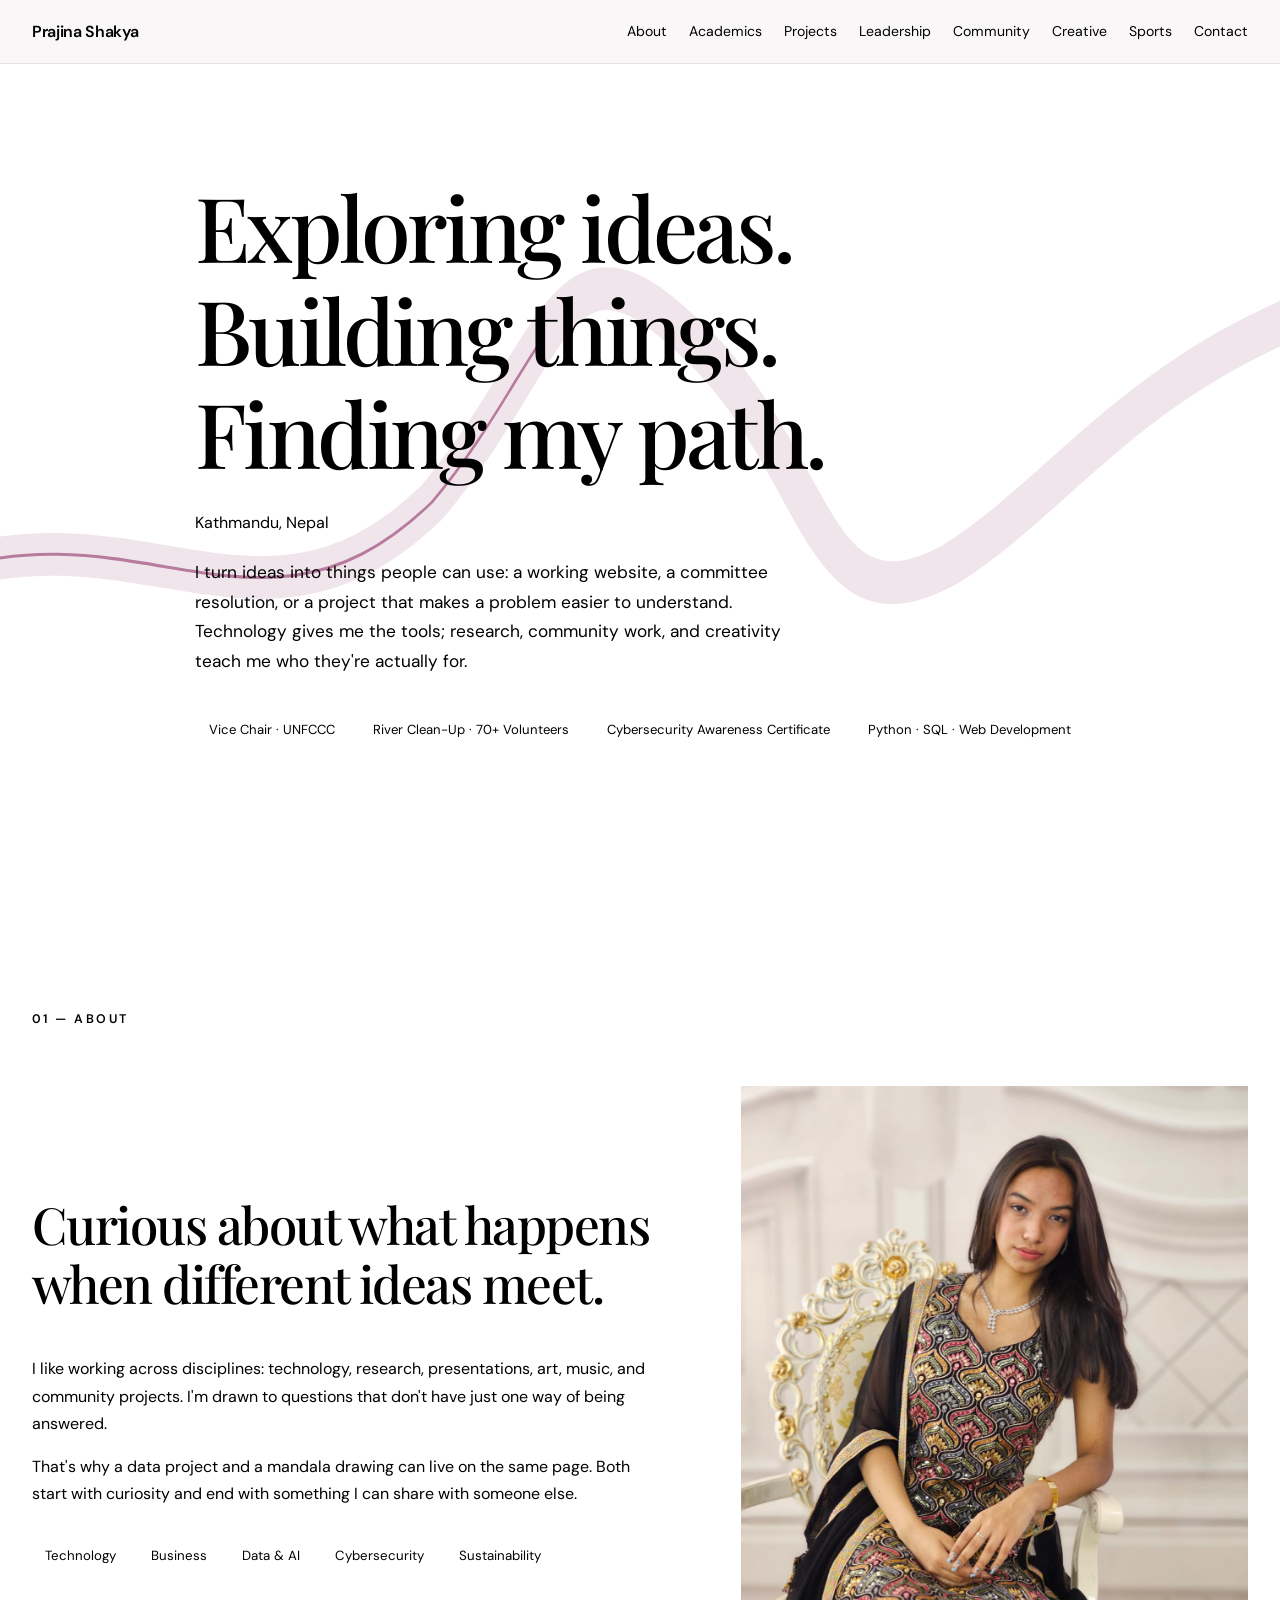
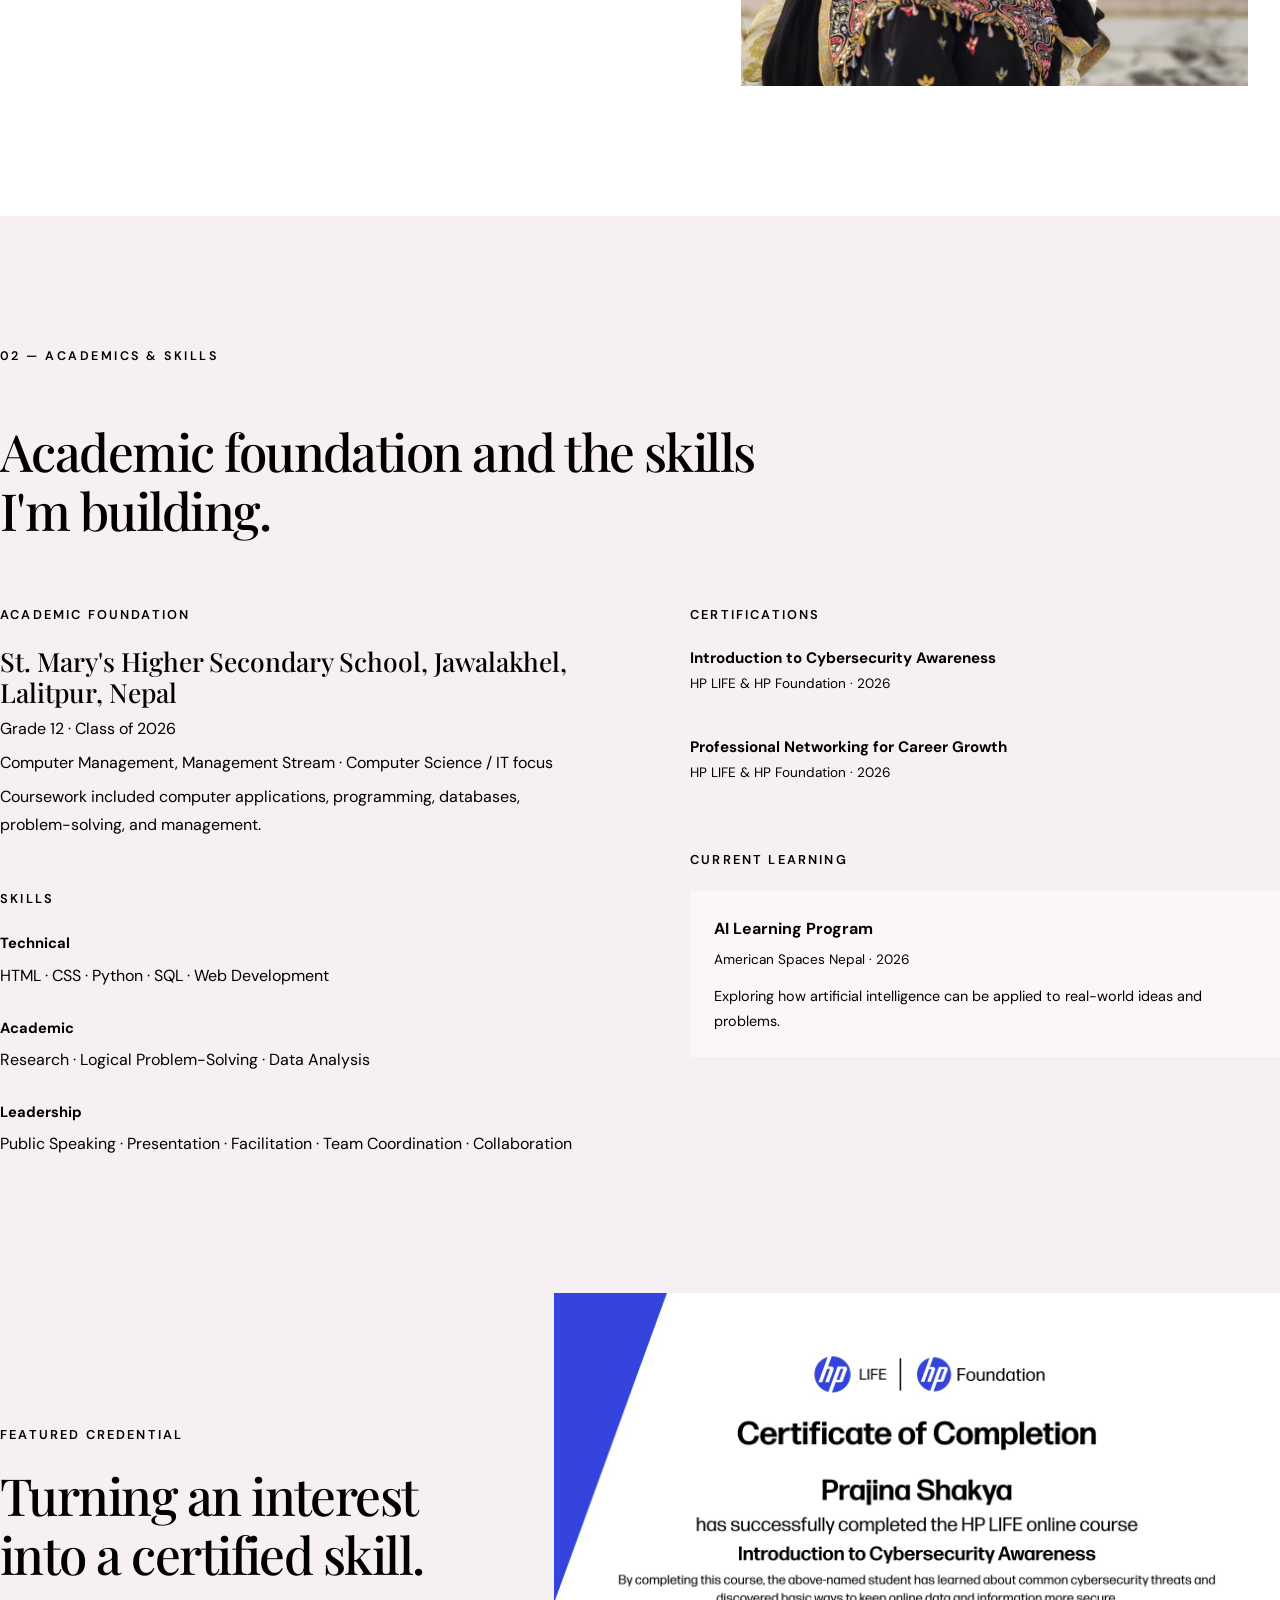
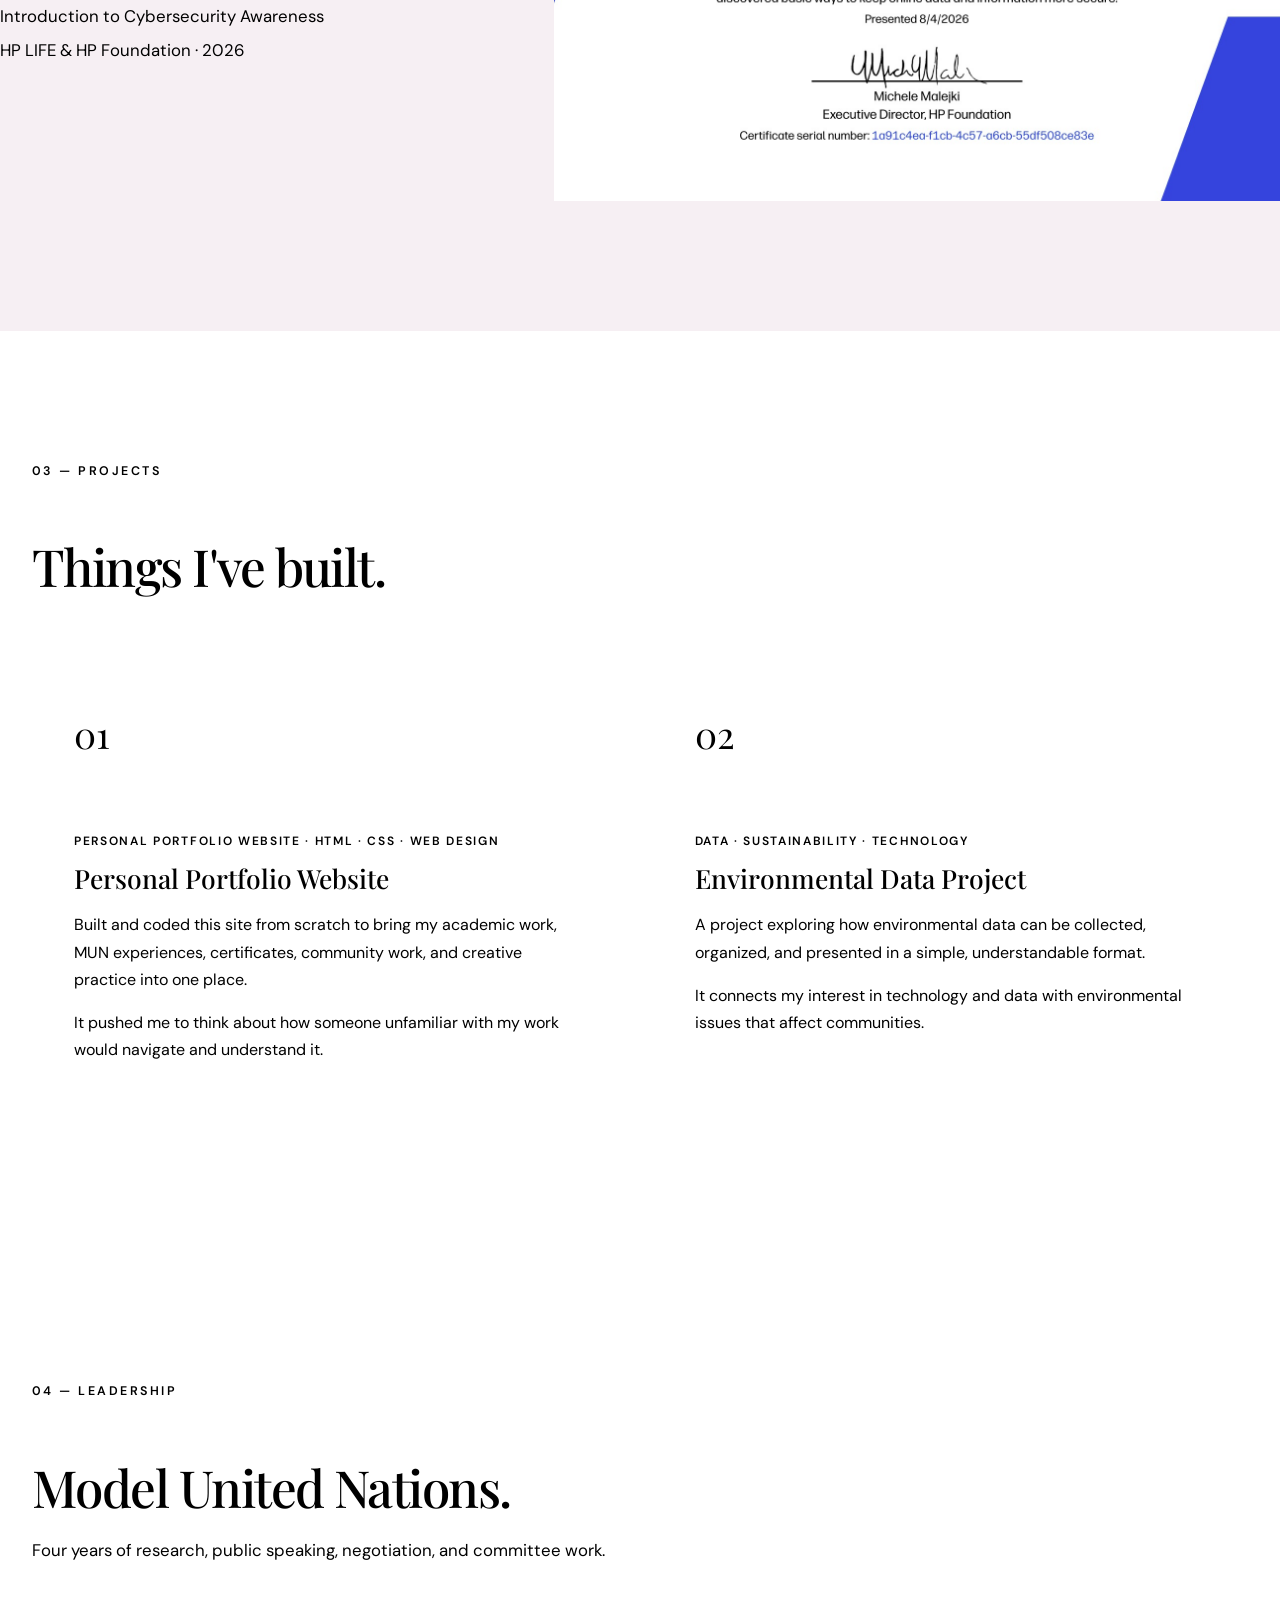
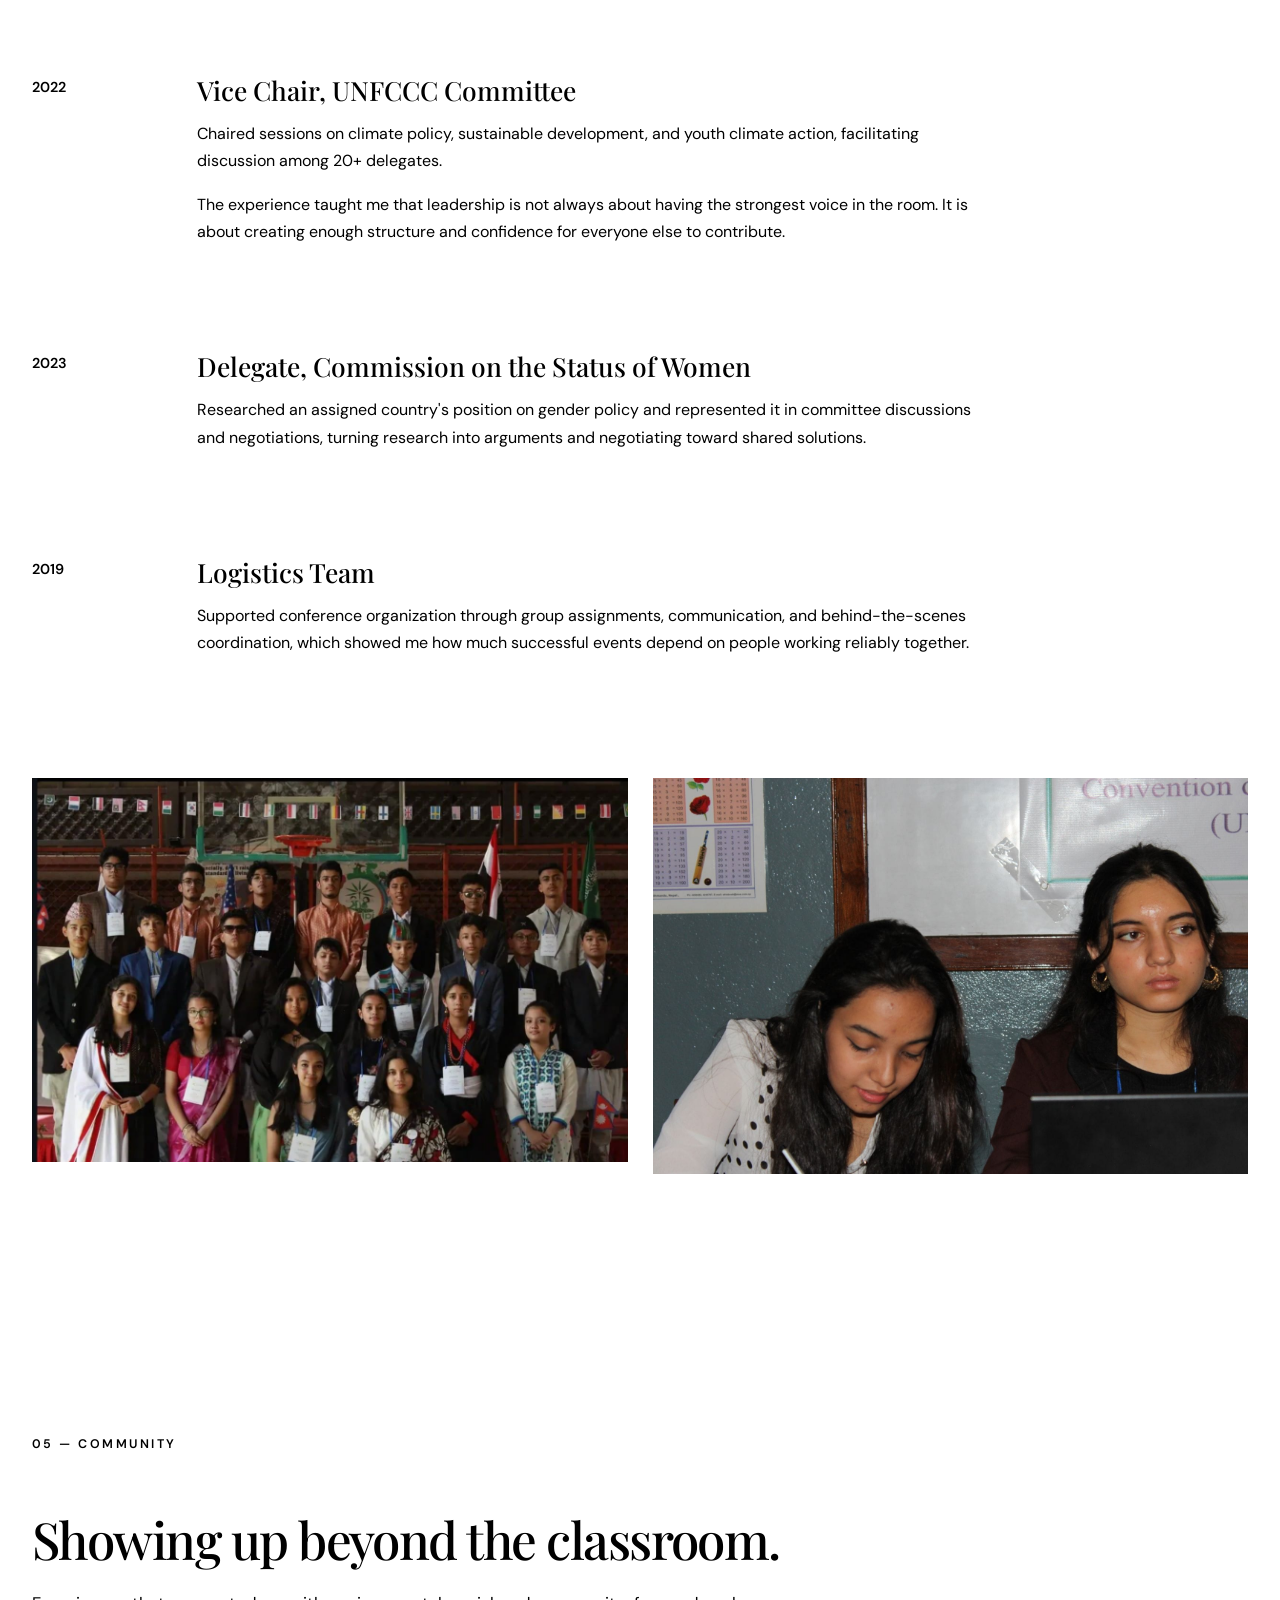
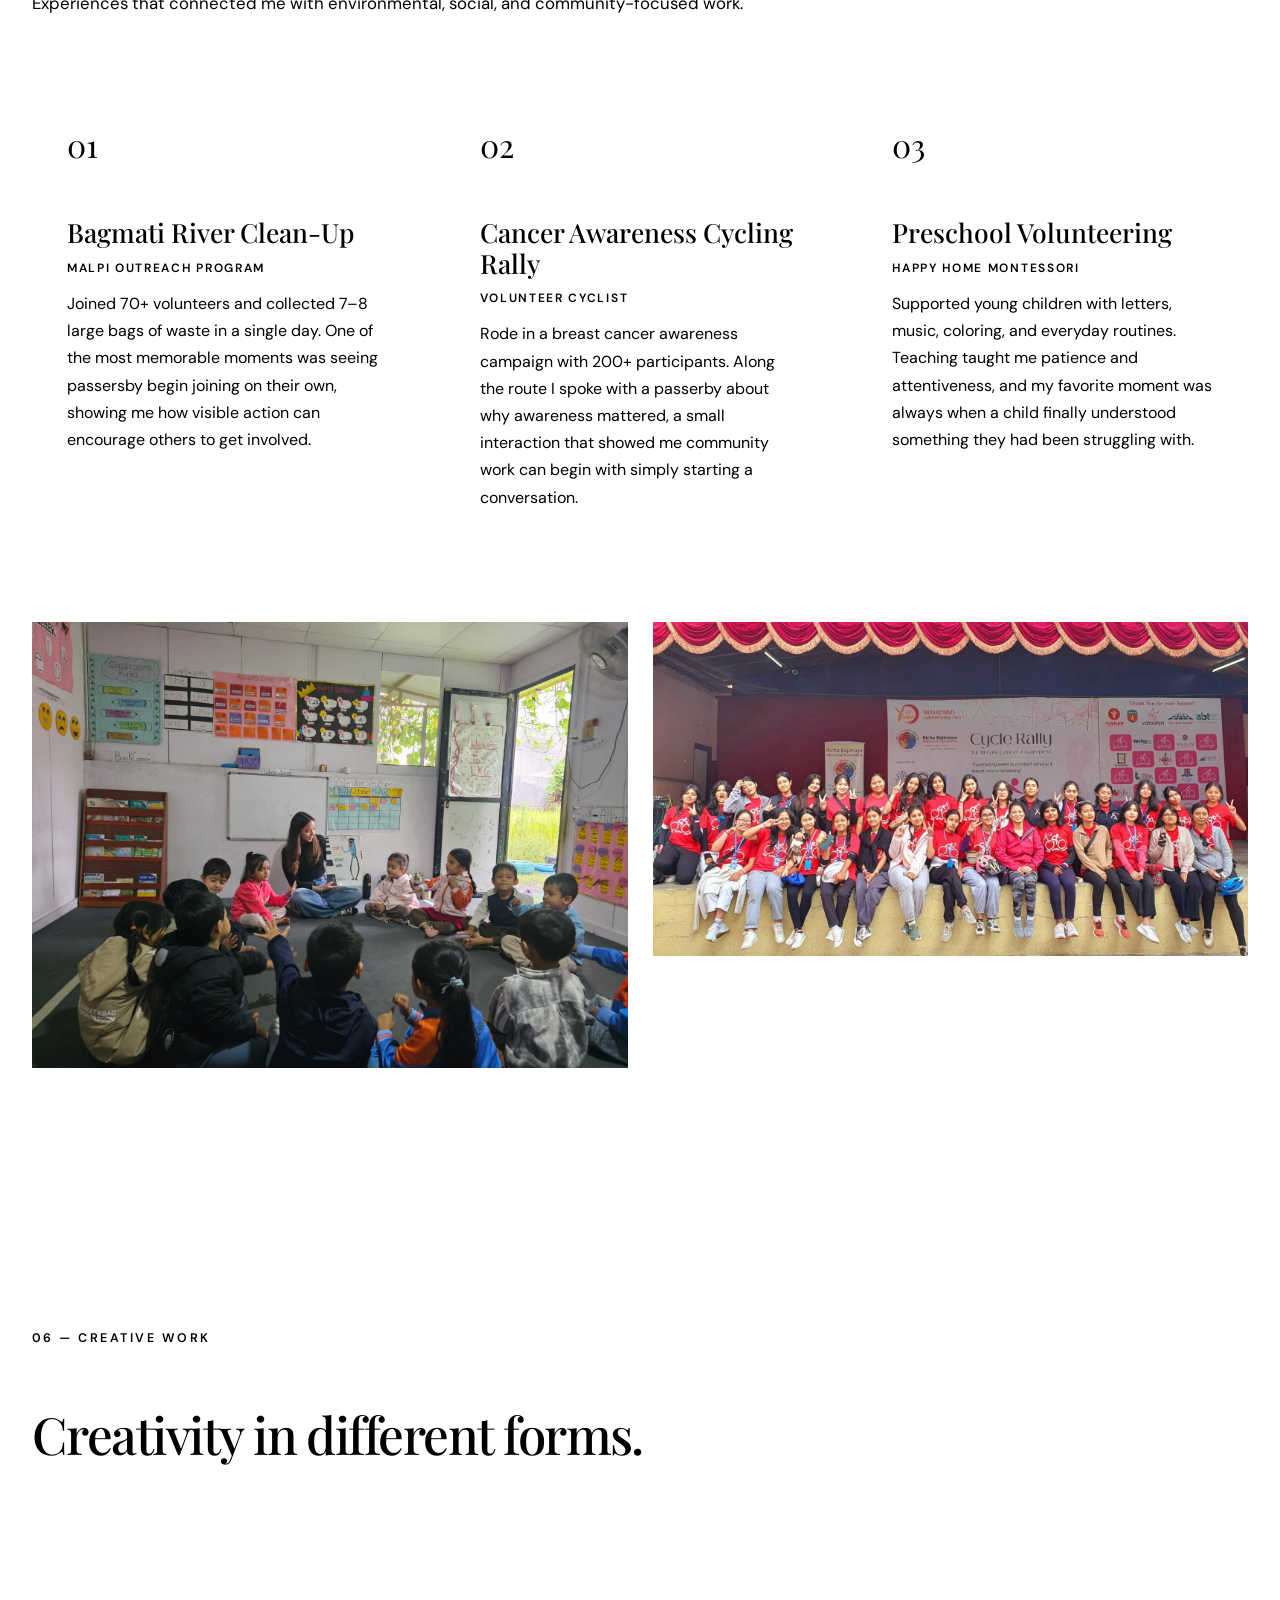
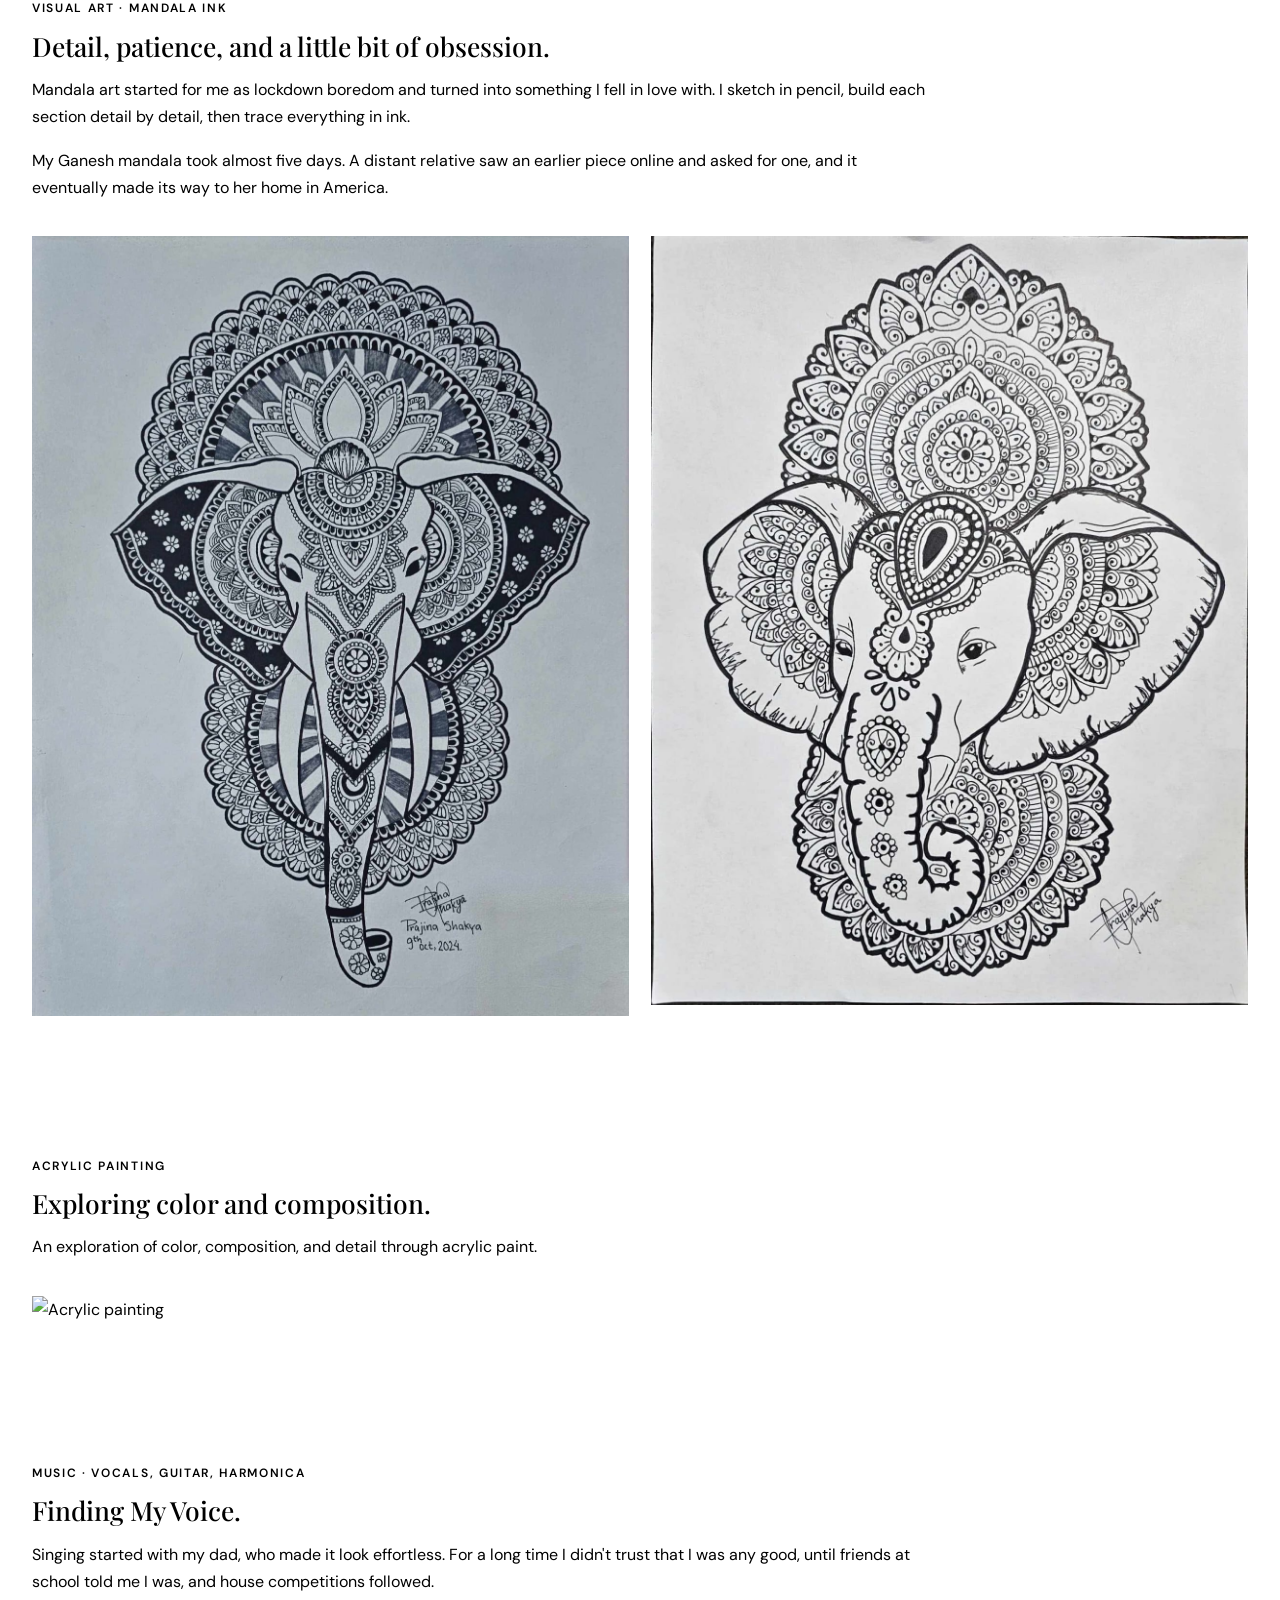
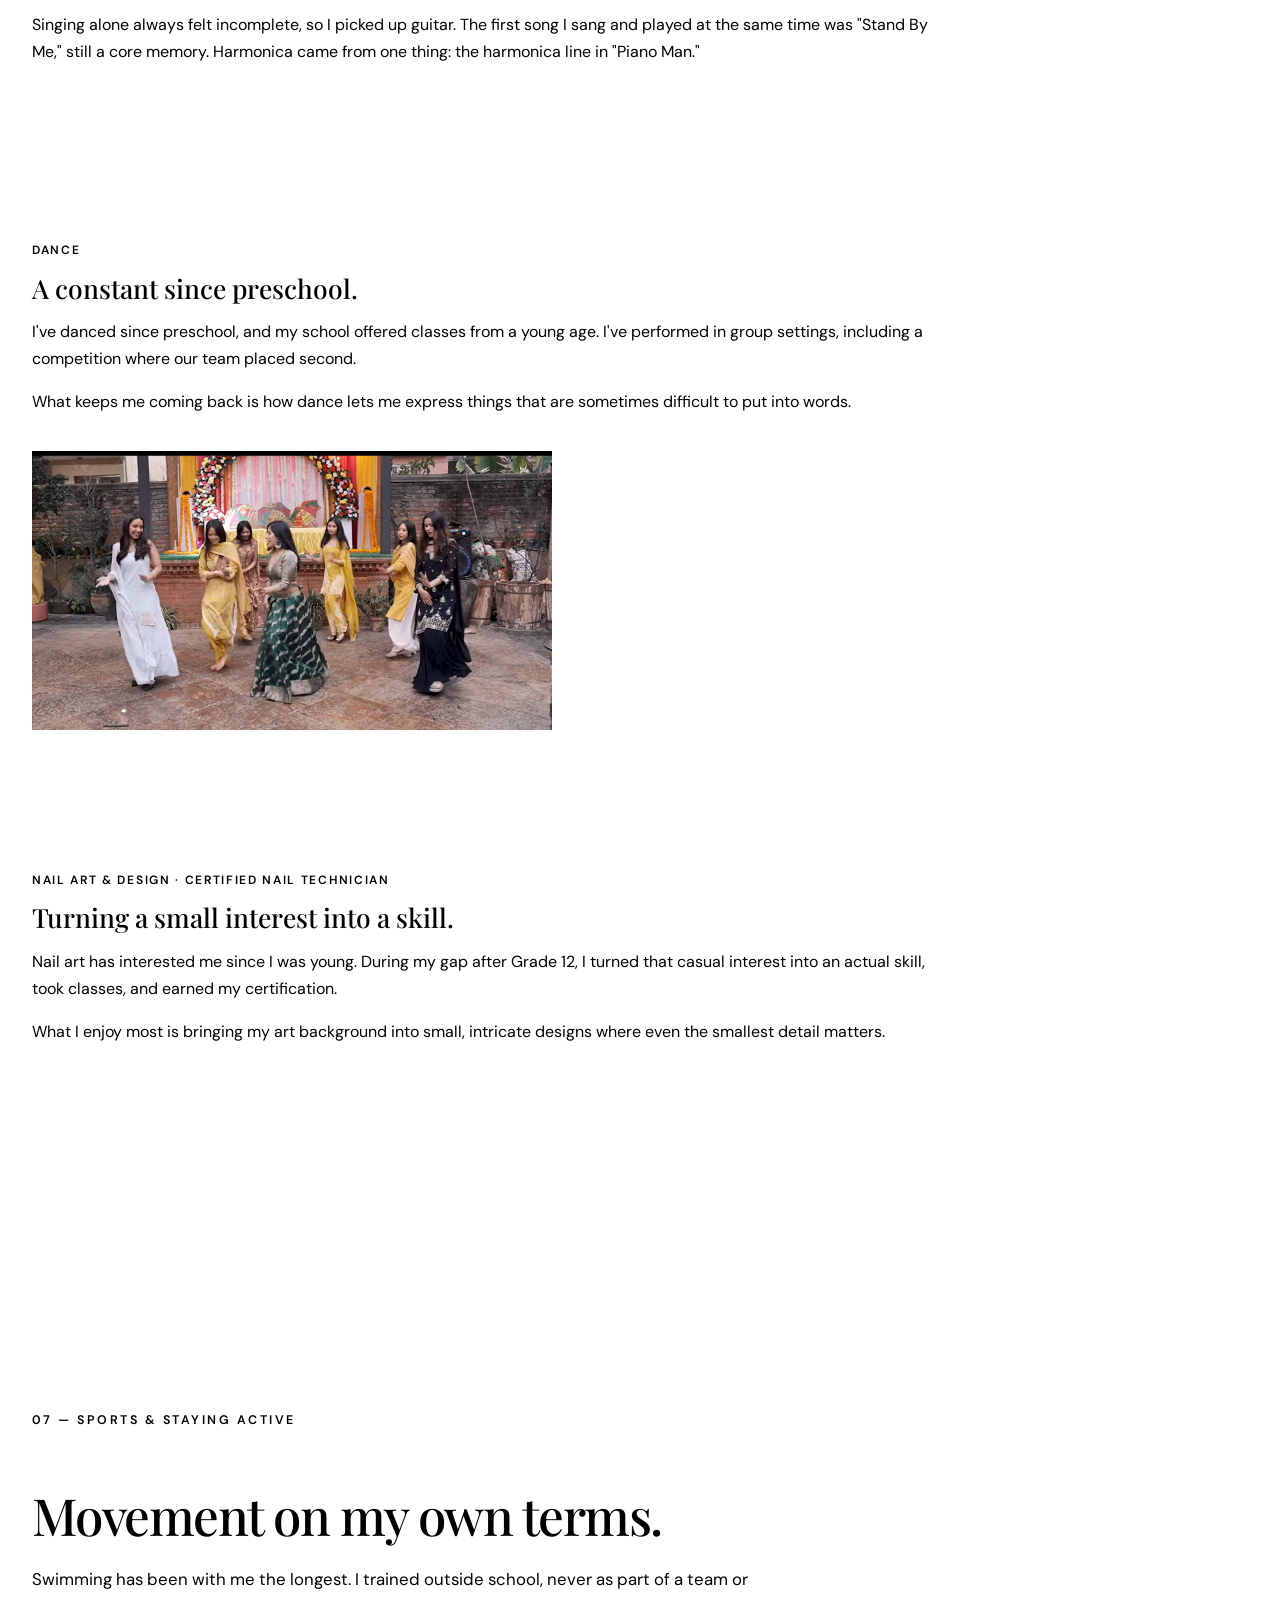
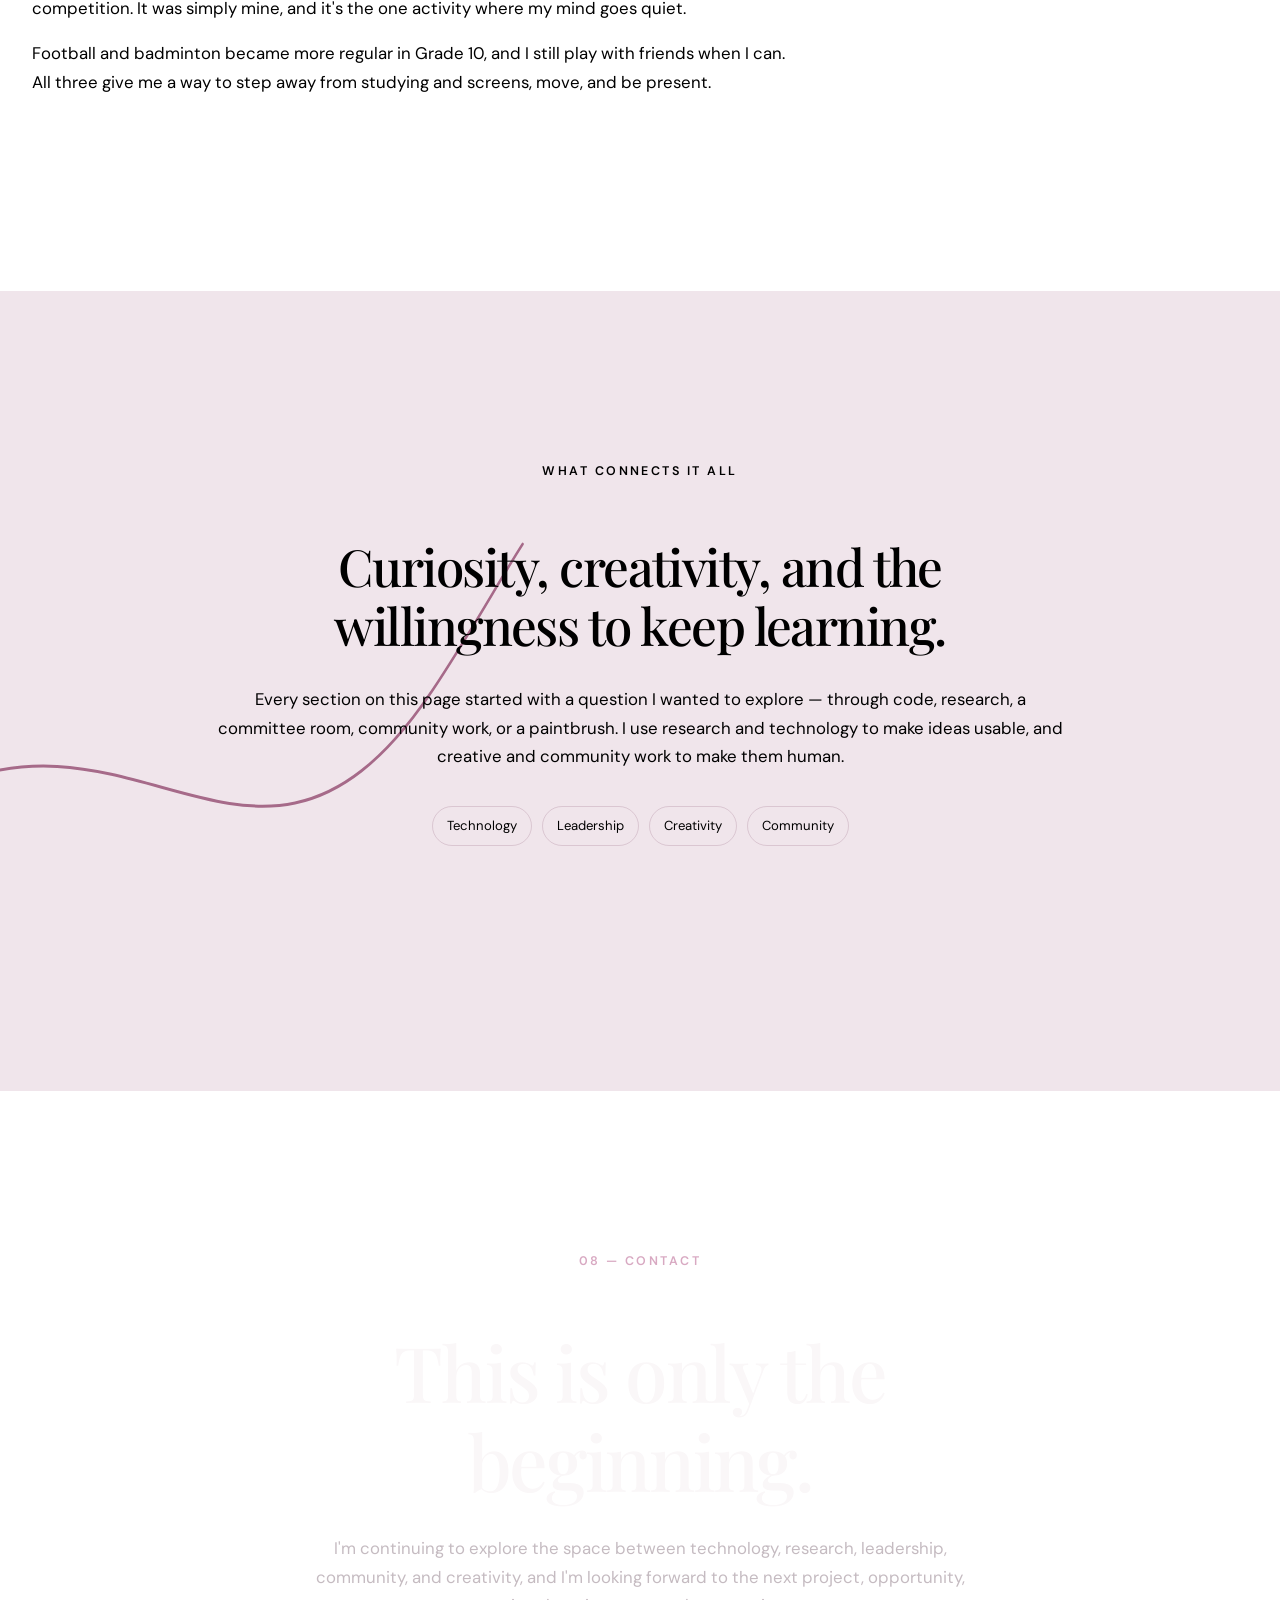
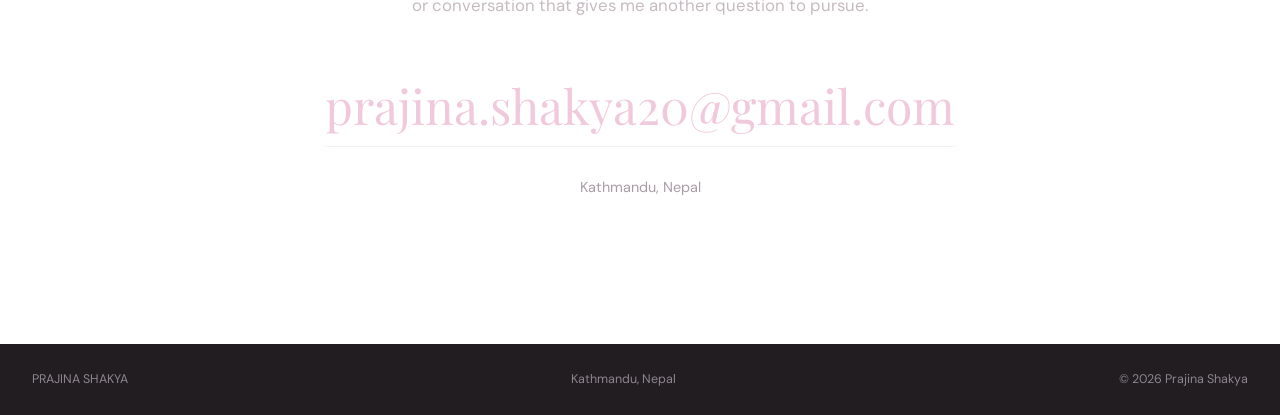
==== commit e4f4fbd6: "Update index.html" ====
--- a/index.html
+++ b/index.html
@@ -1,6 +1,5 @@
 <!DOCTYPE html>
 <html lang="en">
-
 <head>
   <meta charset="UTF-8">
 
@@ -49,15 +48,23 @@
         Prajina Shakya
       </a>
 
+
       <nav class="nav-links">
 
         <a href="#about">About</a>
+
         <a href="#academics">Academics</a>
+
         <a href="#projects">Projects</a>
+
         <a href="#leadership">Leadership</a>
+
         <a href="#community">Community</a>
+
         <a href="#creative">Creative</a>
+
         <a href="#sports">Sports</a>
+
         <a href="#contact">Contact</a>
 
       </nav>
@@ -75,6 +82,7 @@
     ========================= -->
 
     <section class="hero">
+
 
       <div class="hero-ribbon" aria-hidden="true">
 
@@ -92,7 +100,7 @@
           </path>
 
 
-          <!-- MOVING THIN LINE -->
+          <!-- ANIMATED THIN RIBBON -->
 
           <path
             class="ribbon-thin"
@@ -108,6 +116,7 @@
       </div>
 
 
+
       <div class="hero-content">
 
         <h1>
@@ -123,10 +132,7 @@
 
 
         <p class="hero-description">
-          I turn ideas into things people can use: a working website, a committee
-          resolution, or a project that makes a problem easier to understand.
-          Technology gives me the tools; research, community work, and creativity
-          teach me who they're actually for.
+          I turn ideas into things people can use: a working website, a committee resolution, or a project that makes a problem easier to understand. Technology gives me the tools; research, community work, and creativity teach me who they're actually for.
         </p>
 
 
@@ -176,24 +182,24 @@
           </h2>
 
           <p>
-            I like working across disciplines: technology, research, presentations,
-            art, music, and community projects. I'm drawn to questions that don't
-            have just one way of being answered.
-          </p>
-
-          <p>
-            That's why a data project and a mandala drawing can live on the same
-            page. Both start with curiosity and end with something I can share
-            with someone else.
+            I like working across disciplines: technology, research, presentations, art, music, and community projects. I'm drawn to questions that don't have just one way of being answered.
+          </p>
+
+          <p>
+            That's why a data project and a mandala drawing can live on the same page. Both start with curiosity and end with something I can share with someone else.
           </p>
 
 
           <div class="interest-list">
 
             <span>Technology</span>
+
             <span>Business</span>
+
             <span>Data &amp; AI</span>
+
             <span>Cybersecurity</span>
+
             <span>Sustainability</span>
 
           </div>
@@ -263,8 +269,7 @@
 
 
           <p>
-            Coursework included computer applications, programming, databases,
-            problem-solving, and management.
+            Coursework included computer applications, programming, databases, problem-solving, and management.
           </p>
 
 
@@ -368,8 +373,7 @@
             </span>
 
             <p>
-              Exploring how artificial intelligence can be applied to real-world
-              ideas and problems.
+              Exploring how artificial intelligence can be applied to real-world ideas and problems.
             </p>
 
           </div>
@@ -464,15 +468,12 @@
 
 
           <p>
-            Built and coded this site from scratch to bring my academic work,
-            MUN experiences, certificates, community work, and creative practice
-            into one place.
-          </p>
-
-
-          <p>
-            It pushed me to think about how someone unfamiliar with my work would
-            navigate and understand it.
+            Built and coded this site from scratch to bring my academic work, MUN experiences, certificates, community work, and creative practice into one place.
+          </p>
+
+
+          <p>
+            It pushed me to think about how someone unfamiliar with my work would navigate and understand it.
           </p>
 
         </article>
@@ -497,14 +498,12 @@
 
 
           <p>
-            A project exploring how environmental data can be collected, organized,
-            and presented in a simple, understandable format.
-          </p>
-
-
-          <p>
-            It connects my interest in technology and data with environmental
-            issues that affect communities.
+            A project exploring how environmental data can be collected, organized, and presented in a simple, understandable format.
+          </p>
+
+
+          <p>
+            It connects my interest in technology and data with environmental issues that affect communities.
           </p>
 
         </article>
@@ -558,15 +557,12 @@
 
 
             <p>
-              Chaired sessions on climate policy, sustainable development, and
-              youth climate action, facilitating discussion among 20+ delegates.
+              Chaired sessions on climate policy, sustainable development, and youth climate action, facilitating discussion among 20+ delegates.
             </p>
 
 
             <p>
-              The experience taught me that leadership is not always about having
-              the strongest voice in the room. It is about creating enough
-              structure and confidence for everyone else to contribute.
+              The experience taught me that leadership is not always about having the strongest voice in the room. It is about creating enough structure and confidence for everyone else to contribute.
             </p>
 
           </div>
@@ -590,9 +586,7 @@
 
 
             <p>
-              Researched an assigned country's position on gender policy and
-              represented it in committee discussions and negotiations, turning
-              research into arguments and negotiating toward shared solutions.
+              Researched an assigned country's position on gender policy and represented it in committee discussions and negotiations, turning research into arguments and negotiating toward shared solutions.
             </p>
 
           </div>
@@ -616,9 +610,7 @@
 
 
             <p>
-              Supported conference organization through group assignments,
-              communication, and behind-the-scenes coordination, which showed me
-              how much successful events depend on people working reliably together.
+              Supported conference organization through group assignments, communication, and behind-the-scenes coordination, which showed me how much successful events depend on people working reliably together.
             </p>
 
           </div>
@@ -636,6 +628,7 @@
           loading="lazy"
         >
 
+
         <img
           src="mun2.jpeg"
           alt="Model United Nations committee"
@@ -667,8 +660,7 @@
 
 
         <p>
-          Experiences that connected me with environmental, social, and
-          community-focused work.
+          Experiences that connected me with environmental, social, and community-focused work.
         </p>
 
       </div>
@@ -695,10 +687,7 @@
 
 
           <p>
-            Joined 70+ volunteers and collected 7–8 large bags of waste in a
-            single day. One of the most memorable moments was seeing passersby
-            begin joining on their own, showing me how visible action can
-            encourage others to get involved.
+            Joined 70+ volunteers and collected 7–8 large bags of waste in a single day. One of the most memorable moments was seeing passersby begin joining on their own, showing me how visible action can encourage others to get involved.
           </p>
 
         </article>
@@ -723,10 +712,7 @@
 
 
           <p>
-            Rode in a breast cancer awareness campaign with 200+ participants.
-            Along the route I spoke with a passerby about why awareness mattered,
-            a small interaction that showed me community work can begin with
-            simply starting a conversation.
+            Rode in a breast cancer awareness campaign with 200+ participants. Along the route I spoke with a passerby about why awareness mattered, a small interaction that showed me community work can begin with simply starting a conversation.
           </p>
 
         </article>
@@ -751,10 +737,7 @@
 
 
           <p>
-            Supported young children with letters, music, coloring, and everyday
-            routines. Teaching taught me patience and attentiveness, and my
-            favorite moment was always when a child finally understood something
-            they had been struggling with.
+            Supported young children with letters, music, coloring, and everyday routines. Teaching taught me patience and attentiveness, and my favorite moment was always when a child finally understood something they had been struggling with.
           </p>
 
         </article>
@@ -772,6 +755,7 @@
             loading="lazy"
           >
 
+
           <img
             src="cycletally.jpeg"
             alt="Cancer awareness cycling rally"
@@ -824,16 +808,12 @@
 
 
           <p>
-            Mandala art started for me as lockdown boredom and turned into
-            something I fell in love with. I sketch in pencil, build each
-            section detail by detail, then trace everything in ink.
-          </p>
-
-
-          <p>
-            My Ganesh mandala took almost five days. A distant relative saw
-            an earlier piece online and asked for one, and it eventually made
-            its way to her home in America.
+            Mandala art started for me as lockdown boredom and turned into something I fell in love with. I sketch in pencil, build each section detail by detail, then trace everything in ink.
+          </p>
+
+
+          <p>
+            My Ganesh mandala took almost five days. A distant relative saw an earlier piece online and asked for one, and it eventually made its way to her home in America.
           </p>
 
         </div>
@@ -847,6 +827,7 @@
             loading="lazy"
           >
 
+
           <img
             src="mandala2.jpeg"
             alt="Mandala artwork"
@@ -913,17 +894,12 @@
 
 
           <p>
-            Singing started with my dad, who made it look effortless. For a long
-            time I didn't trust that I was any good, until friends at school told
-            me I was, and house competitions followed.
-          </p>
-
-
-          <p>
-            Singing alone always felt incomplete, so I picked up guitar. The first
-            song I sang and played at the same time was a song I still remember
-            as a core memory. Harmonica came from hearing a harmonica line in a
-            favorite song.
+            Singing started with my dad, who made it look effortless. For a long time I didn't trust that I was any good, until friends at school told me I was, and house competitions followed.
+          </p>
+
+
+          <p>
+            Singing alone always felt incomplete, so I picked up guitar. The first song I sang and played at the same time was "Stand By Me," still a core memory. Harmonica came from one thing: the harmonica line in "Piano Man."
           </p>
 
         </div>
@@ -949,15 +925,12 @@
 
 
           <p>
-            I've danced since preschool, and my school offered classes from a
-            young age. I've performed in group settings, including a competition
-            where our team placed second.
-          </p>
-
-
-          <p>
-            What keeps me coming back is how dance lets me express things that
-            are sometimes difficult to put into words.
+            I've danced since preschool, and my school offered classes from a young age. I've performed in group settings, including a competition where our team placed second.
+          </p>
+
+
+          <p>
+            What keeps me coming back is how dance lets me express things that are sometimes difficult to put into words.
           </p>
 
         </div>
@@ -991,15 +964,12 @@
 
 
           <p>
-            Nail art has interested me since I was young. During my gap after
-            Grade 12, I turned that casual interest into an actual skill, took
-            classes, and earned my certification.
-          </p>
-
-
-          <p>
-            What I enjoy most is bringing my art background into small,
-            intricate designs where even the smallest detail matters.
+            Nail art has interested me since I was young. During my gap after Grade 12, I turned that casual interest into an actual skill, took classes, and earned my certification.
+          </p>
+
+
+          <p>
+            What I enjoy most is bringing my art background into small, intricate designs where even the smallest detail matters.
           </p>
 
         </div>
@@ -1029,16 +999,12 @@
 
 
         <p>
-          Swimming has been with me the longest. I trained outside school,
-          never as part of a team or competition. It was simply mine, and it's
-          the one activity where my mind goes quiet.
+          Swimming has been with me the longest. I trained outside school, never as part of a team or competition. It was simply mine, and it's the one activity where my mind goes quiet.
         </p>
 
 
         <p>
-          Football and badminton became more regular in Grade 10, and I still
-          play with friends when I can. All three give me a way to step away
-          from studying and screens, move, and be present.
+          Football and badminton became more regular in Grade 10, and I still play with friends when I can. All three give me a way to step away from studying and screens, move, and be present.
         </p>
 
       </div>
@@ -1054,36 +1020,27 @@
     <section class="closing-section" id="closing">
 
 
+      <!-- FINAL PAGE RIBBON -->
+
       <div class="closing-ribbon" aria-hidden="true">
 
         <svg viewBox="0 0 1600 800" preserveAspectRatio="none">
 
-          <!-- STATIC THICK BACKGROUND RIBBON -->
-
-          <path
-            class="closing-ribbon-thick"
-            d="M -80 500
-               C 180 430, 330 590, 540 430
-               C 690 290, 700 150, 850 260
-               C 1030 380, 1010 570, 1190 490
-               C 1330 420, 1420 300, 1680 230">
-          </path>
-
-
-          <!-- MOVING THIN LINE -->
+          <!-- THIN RIBBON ONLY -->
 
           <path
             class="closing-ribbon-line"
             d="M -80 500
-               C 180 430, 330 590, 540 430
-               C 690 290, 700 150, 850 260
-               C 1030 380, 1010 570, 1190 490
-               C 1330 420, 1420 300, 1680 230">
+               C 180 400, 330 650, 540 400
+               C 690 220, 700 120, 850 260
+               C 1030 390, 1010 560, 1190 470
+               C 1330 400, 1420 260, 1680 220">
           </path>
 
         </svg>
 
       </div>
+
 
 
       <div class="closing-content">
@@ -1099,10 +1056,7 @@
 
 
         <p>
-          Every section on this page started with a question I wanted to explore
-          — through code, research, a committee room, community work, or a
-          paintbrush. I use research and technology to make ideas usable, and
-          creative and community work to make them human.
+          Every section on this page started with a question I wanted to explore — through code, research, a committee room, community work, or a paintbrush. I use research and technology to make ideas usable, and creative and community work to make them human.
         </p>
 
 
@@ -1151,10 +1105,7 @@
 
 
         <p>
-          I'm continuing to explore the space between technology, research,
-          leadership, community, and creativity, and I'm looking forward to
-          the next project, opportunity, or conversation that gives me another
-          question to pursue.
+          I'm continuing to explore the space between technology, research, leadership, community, and creativity, and I'm looking forward to the next project, opportunity, or conversation that gives me another question to pursue.
         </p>
 
 
--- a/style.css
+++ b/style.css
@@ -1,4 +1,4 @@
-:root {
+\:root {
   --bg: #faf7f8;
   --card: #ffffff;
   --text: #29242a;
@@ -69,7 +69,9 @@
 }
 
 
-/* NAVIGATION */
+/* =========================
+   HEADER / NAVIGATION
+========================= */
 
 .site-header {
   position: sticky;
@@ -114,11 +116,13 @@
 }
 
 
-/* HERO */
+/* =========================
+   HERO
+========================= */
 
 .hero {
   position: relative;
-  min-height: calc(100vh - 77px);
+  min-height: 86vh;
   display: flex;
   align-items: center;
   overflow: hidden;
@@ -129,15 +133,7 @@
   z-index: 3;
   width: min(var(--max-width), calc(100% - 64px));
   margin: 0 auto;
-  padding: 100px 0 120px;
-}
-
-.hero-name {
-  margin-bottom: 42px;
-  color: var(--accent-dark);
-  font-size: 0.82rem;
-  font-weight: 600;
-  letter-spacing: 0.25em;
+  padding: 110px 0 130px;
 }
 
 .hero h1 {
@@ -162,7 +158,9 @@
 }
 
 
-/* HERO RIBBON */
+/* =========================
+   HERO RIBBON
+========================= */
 
 .hero-ribbon {
   position: absolute;
@@ -179,54 +177,61 @@
   overflow: visible;
 }
 
-.hero-ribbon .ribbon-thick,
-.hero-ribbon .ribbon-thin,
-.closing-ribbon .ribbon-thick,
-.closing-ribbon .ribbon-thin {
-  vector-effect: non-scaling-stroke;
-  fill: none !important;
-}
-
-.hero-ribbon .ribbon-thick,
-.closing-ribbon .ribbon-thick {
-  stroke: #dfc5d3;
-  stroke-width: 48;
+
+/* Thick background */
+
+.ribbon-thick {
+  fill: none;
+  stroke: #f0e5eb;
+  stroke-width: 42;
   stroke-linecap: round;
   stroke-linejoin: round;
-  opacity: 0.52;
-}
-
-.hero-ribbon .ribbon-thin,
-.closing-ribbon .ribbon-thin {
-  stroke: #a66a89;
+}
+
+
+/* Thin moving line */
+
+.ribbon-thin {
+  fill: none;
+  stroke: #b77b9e;
   stroke-width: 3;
   stroke-linecap: round;
   stroke-linejoin: round;
-  stroke-dasharray: 2400;
-  stroke-dashoffset: 2400;
-  animation: ribbonMove 9s ease-in-out infinite;
-}
-
-@keyframes ribbonMove {
-  0% {
-    stroke-dashoffset: 2400;
-  }
-
-  45% {
+
+  /*
+    The line itself stays continuous,
+    while a visible section travels
+    along the entire path.
+  */
+
+  stroke-dasharray: 850 2500;
+  stroke-dashoffset: 0;
+
+  animation: heroRibbonTravel 5s linear infinite;
+}
+
+
+/*
+   Moves the thin section continuously
+   from left to right along the SVG path.
+*/
+
+@keyframes heroRibbonTravel {
+
+  from {
     stroke-dashoffset: 0;
   }
 
-  70% {
-    stroke-dashoffset: 0;
-  }
-
-  100% {
-    stroke-dashoffset: -2400;
-  }
-}
-
-
-/* HERO HIGHLIGHTS */
+  to {
+    stroke-dashoffset: -3350;
+  }
+
+}
+
+
+/* =========================
+   HERO HIGHLIGHTS
+========================= */
 
 .hero-highlights {
   display: flex;
@@ -245,7 +250,9 @@
 }
 
 
-/* GENERAL SECTIONS */
+/* =========================
+   GENERAL SECTIONS
+========================= */
 
 .section {
   position: relative;
@@ -256,8 +263,14 @@
 
 .section-soft {
   max-width: none;
-  padding-left: max(32px, calc((100vw - var(--max-width)) / 2 + 32px));
-  padding-right: max(32px, calc((100vw - var(--max-width)) / 2 + 32px));
+  padding-left: max(
+    32px,
+    calc((100vw - var(--max-width)) / 2 + 32px)
+  );
+  padding-right: max(
+    32px,
+    calc((100vw - var(--max-width)) / 2 + 32px)
+  );
   background: #f6eff3;
 }
 
@@ -284,7 +297,9 @@
 }
 
 
-/* ABOUT */
+/* =========================
+   ABOUT
+========================= */
 
 .about-grid {
   display: grid;
@@ -326,7 +341,9 @@
 }
 
 
-/* ACADEMICS */
+/* =========================
+   ACADEMICS
+========================= */
 
 .academic-grid {
   display: grid;
@@ -349,6 +366,7 @@
 
 .small-heading {
   margin-bottom: 20px;
+  font-family: "DM Sans", sans-serif;
   font-size: 0.8rem;
   font-weight: 600;
   color: var(--accent-dark);
@@ -432,7 +450,7 @@
   margin-bottom: 18px;
 }
 
-.featured-copy > p {
+.featured-copy > p:not(.eyebrow) {
   margin-bottom: 5px;
   font-size: 1.05rem;
 }
@@ -444,7 +462,9 @@
 }
 
 
-/* PROJECTS */
+/* =========================
+   PROJECTS
+========================= */
 
 .project-grid {
   display: grid;
@@ -492,7 +512,9 @@
 }
 
 
-/* LEADERSHIP */
+/* =========================
+   LEADERSHIP
+========================= */
 
 .timeline {
   border-top: 1px solid var(--line);
@@ -536,7 +558,9 @@
 }
 
 
-/* COMMUNITY */
+/* =========================
+   COMMUNITY
+========================= */
 
 .community-grid {
   display: grid;
@@ -571,7 +595,9 @@
 }
 
 
-/* CREATIVE */
+/* =========================
+   CREATIVE
+========================= */
 
 .creative-block {
   padding: 70px 0;
@@ -615,17 +641,27 @@
 }
 
 
-/* CLOSING PAGE */
+/* =========================
+   CLOSING PAGE
+========================= */
 
 .closing-section {
   position: relative;
   overflow: hidden;
-  min-height: calc(100vh - 77px);
-  display: flex;
-  align-items: center;
-  padding: 120px 32px;
+
+  /*
+    Tall enough to create the large
+    final-page composition from your reference.
+  */
+  min-height: 800px;
+
+  padding: 170px 32px;
+
   background: #f0e5eb;
 }
+
+
+/* Ribbon container */
 
 .closing-ribbon {
   position: absolute;
@@ -642,20 +678,75 @@
   overflow: visible;
 }
 
+
+/* Thick background ribbon */
+
+.closing-ribbon-thick {
+  fill: none;
+  stroke: #dfc5d3;
+  stroke-width: 42;
+  stroke-linecap: round;
+  stroke-linejoin: round;
+}
+
+
+/* Thin moving line */
+
+.closing-ribbon-line {
+  fill: none;
+  stroke: #a66a89;
+  stroke-width: 3;
+  stroke-linecap: round;
+  stroke-linejoin: round;
+
+  stroke-dasharray: 850 2500;
+  stroke-dashoffset: 0;
+
+  animation: closingRibbonTravel 5s linear infinite;
+}
+
+
+/*
+   Same continuous travelling motion
+   as the hero ribbon.
+*/
+
+@keyframes closingRibbonTravel {
+
+  from {
+    stroke-dashoffset: 0;
+  }
+
+  to {
+    stroke-dashoffset: -3350;
+  }
+
+}
+
+
+/* Final page content */
+
 .closing-content {
   position: relative;
   z-index: 2;
-  max-width: 820px;
+  max-width: 850px;
   margin: auto;
   text-align: center;
 }
 
+.closing-content .section-number {
+  margin-bottom: 55px;
+}
+
 .closing-content h2 {
   margin-bottom: 30px;
-}
-
-.closing-content > p {
-  max-width: 650px;
+  max-width: 850px;
+  margin-left: auto;
+  margin-right: auto;
+}
+
+.closing-content > p:not(.eyebrow) {
+  max-width: 850px;
   margin: 0 auto;
   color: var(--muted);
   font-size: 1.05rem;
@@ -678,9 +769,14 @@
 }
 
 
-/* CONTACT */
+/* =========================
+   CONTACT
+========================= */
 
 .contact-section {
+  max-width: none;
+  width: 100%;
+  margin: 0;
   padding: 160px 32px 130px;
   background: var(--text);
   color: #faf7f8;
@@ -690,6 +786,10 @@
   max-width: 800px;
   margin: auto;
   text-align: center;
+}
+
+.contact-inner .section-number {
+  color: #d8a9c2;
 }
 
 .contact-inner h2 {
@@ -728,7 +828,9 @@
 }
 
 
-/* FOOTER */
+/* =========================
+   FOOTER
+========================= */
 
 .site-footer {
   width: 100%;
@@ -752,7 +854,9 @@
 }
 
 
-/* TABLET */
+/* =========================
+   TABLET
+========================= */
 
 @media (max-width: 900px) {
 
@@ -785,10 +889,20 @@
     padding-top: 90px;
     padding-bottom: 100px;
   }
-}
-
-
-/* MOBILE */
+
+  .hero-ribbon {
+    opacity: 0.7;
+  }
+
+  .closing-section {
+    min-height: 700px;
+  }
+}
+
+
+/* =========================
+   MOBILE
+========================= */
 
 @media (max-width: 620px) {
 
@@ -850,7 +964,20 @@
   }
 
   .closing-section {
+    min-height: 650px;
     padding: 110px 20px;
+  }
+
+  .closing-content h2 {
+    font-size: clamp(2.3rem, 10vw, 4rem);
+  }
+
+  .closing-content > p:not(.eyebrow) {
+    font-size: 0.98rem;
+  }
+
+  .closing-ribbon-line {
+    stroke-width: 2.5;
   }
 
   .contact-section {
@@ -872,19 +999,20 @@
   }
 
   .ribbon-thick,
-  .closing-ribbon .ribbon-thick {
+  .closing-ribbon-thick {
     stroke-width: 30;
   }
 
   .ribbon-thin,
-  .closing-ribbon .ribbon-thin {
+  .closing-ribbon-line {
     stroke-width: 2.5;
   }
-
-}
-
-
-/* REDUCED MOTION */
+}
+
+
+/* =========================
+   REDUCED MOTION
+========================= */
 
 @media (prefers-reduced-motion: reduce) {
 
@@ -893,13 +1021,13 @@
   }
 
   .ribbon-thin,
-  .closing-ribbon .ribbon-thin {
+  .closing-ribbon-line {
     animation: none;
+    stroke-dasharray: none;
     stroke-dashoffset: 0;
   }
 
   .project-card {
     transition: none;
   }
-
-}
+}
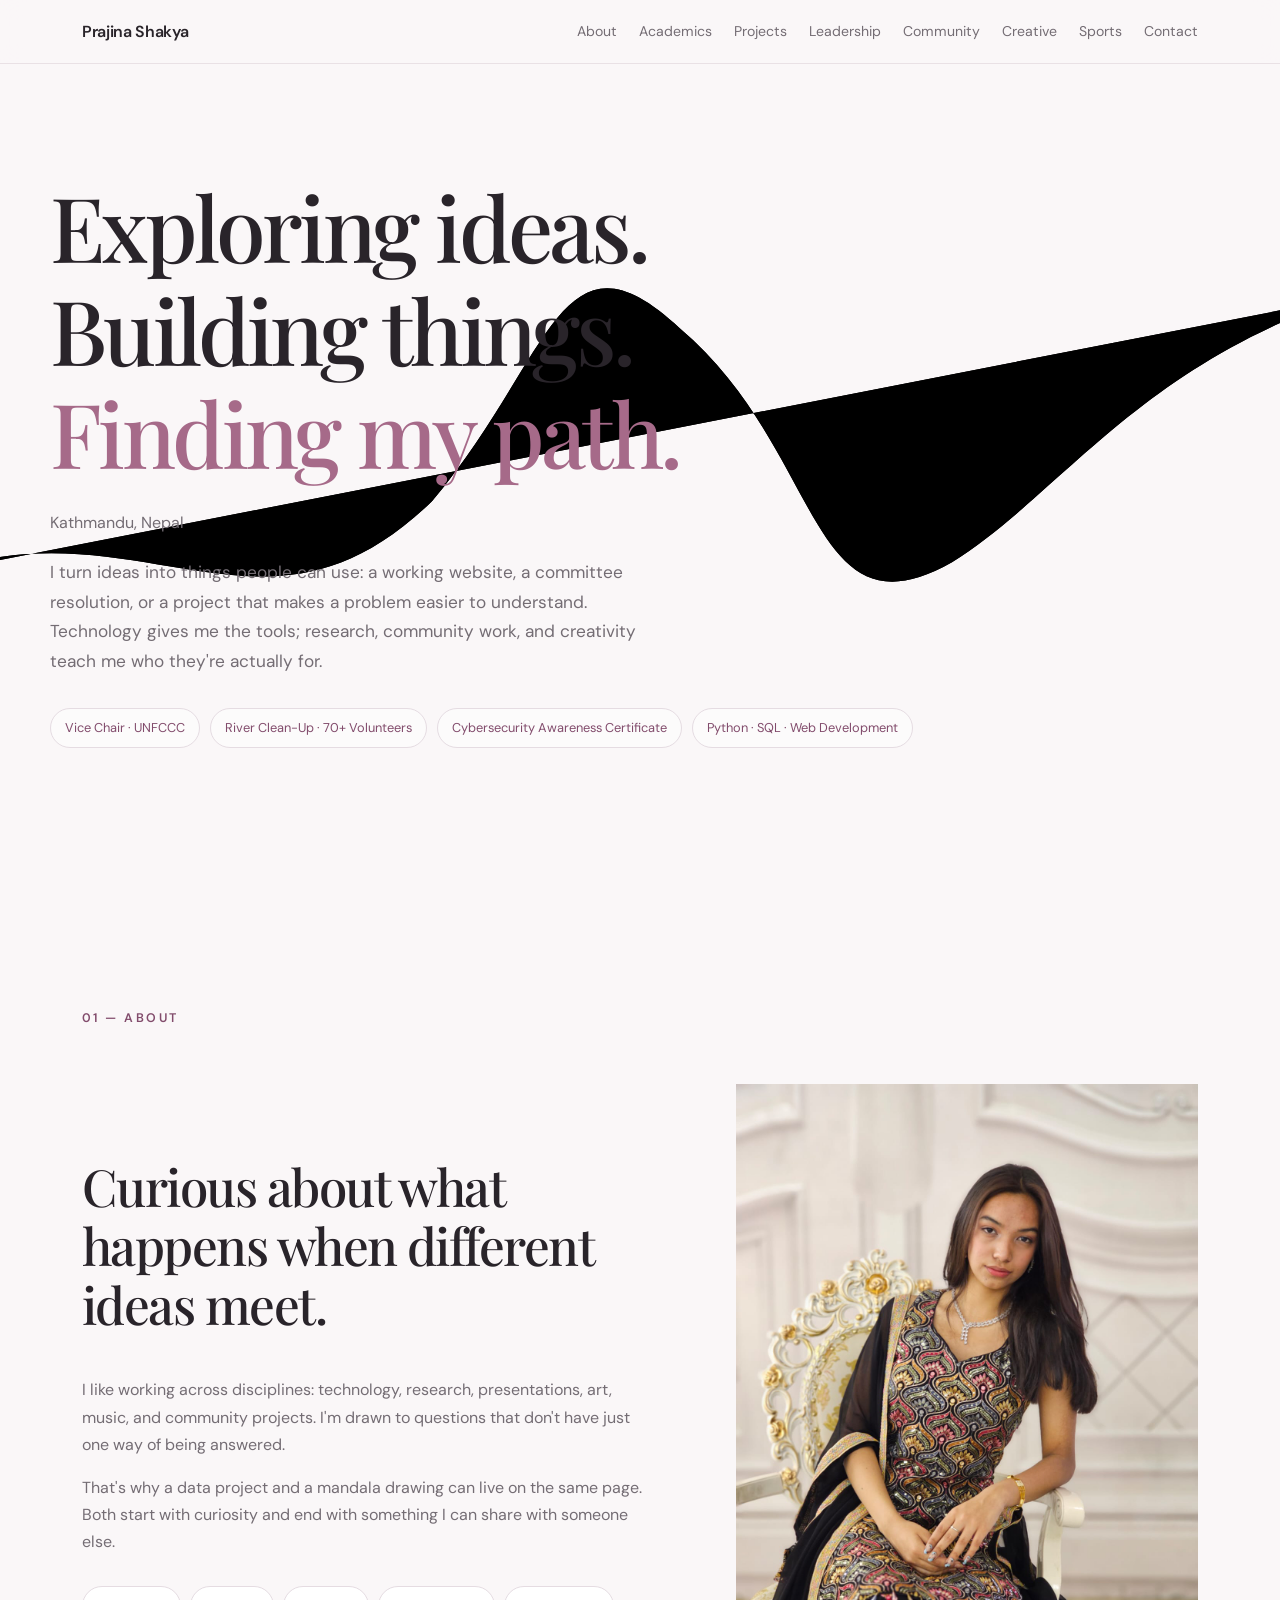
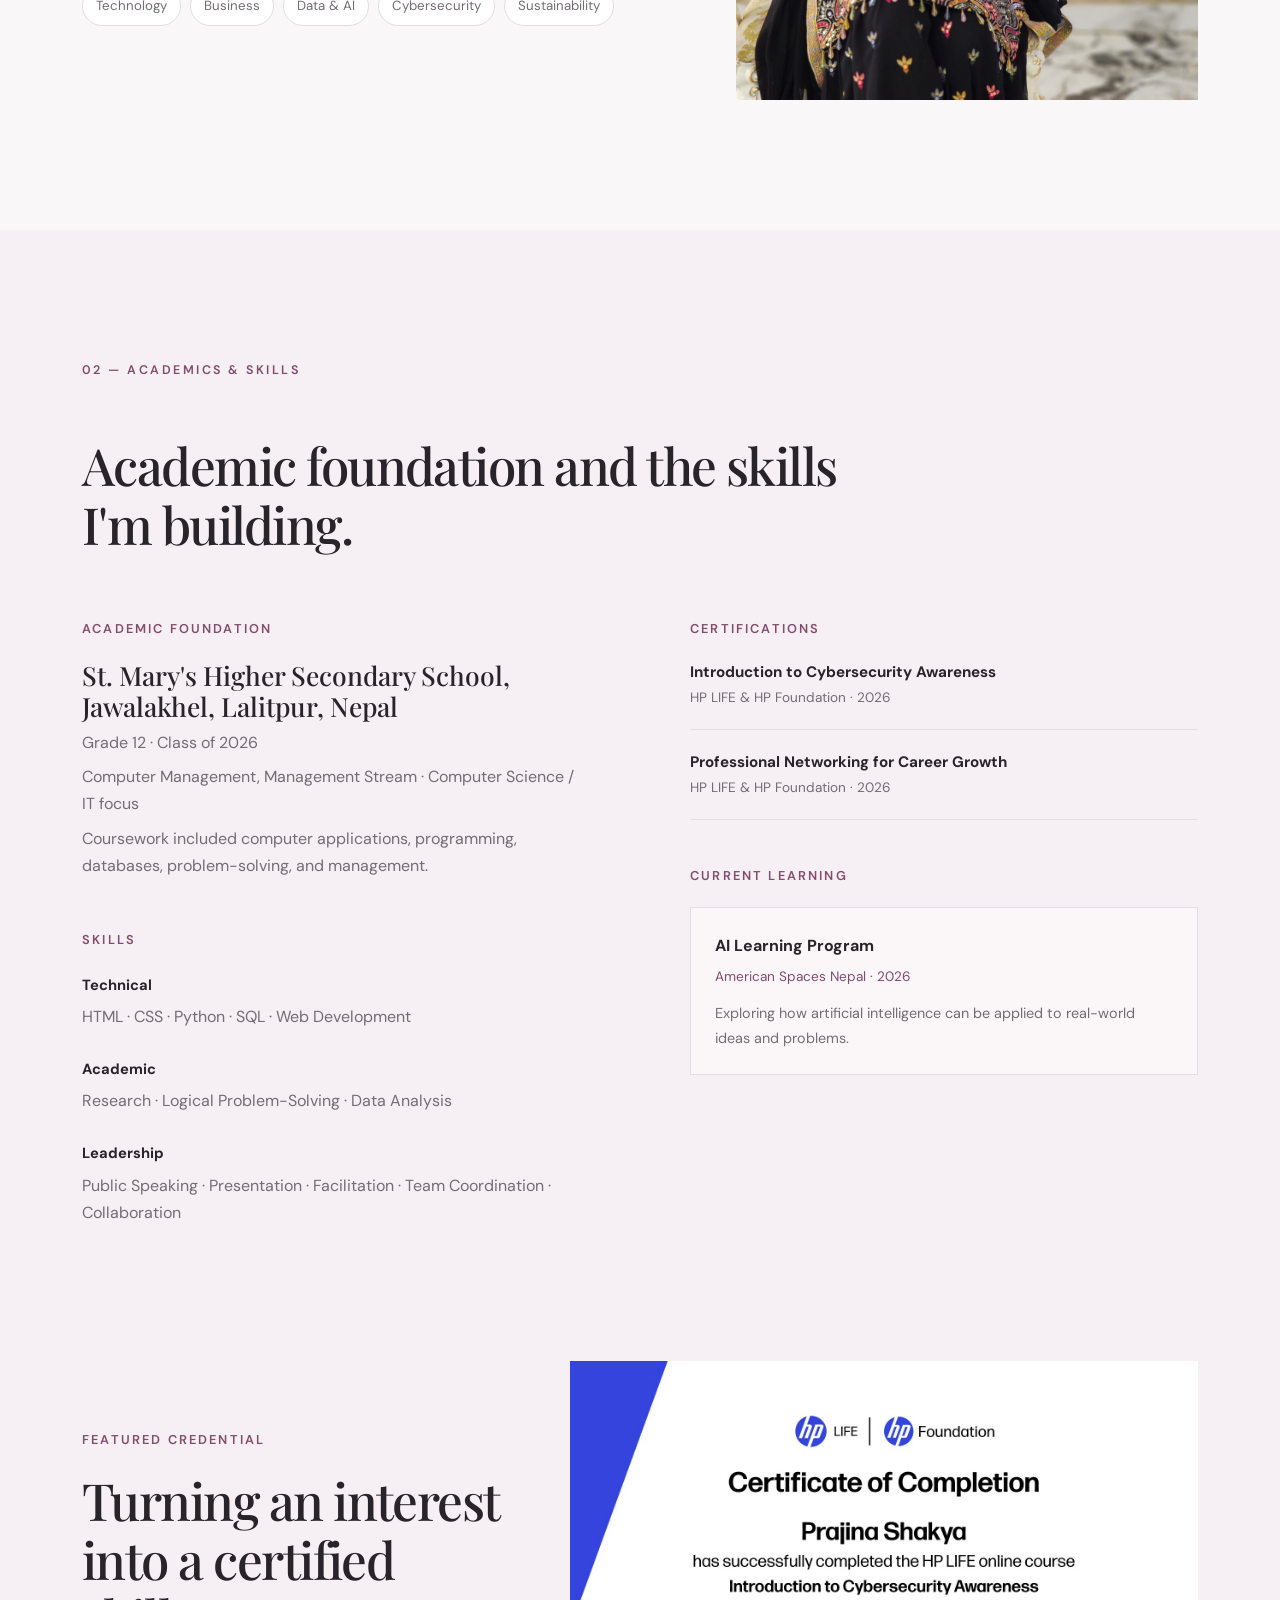
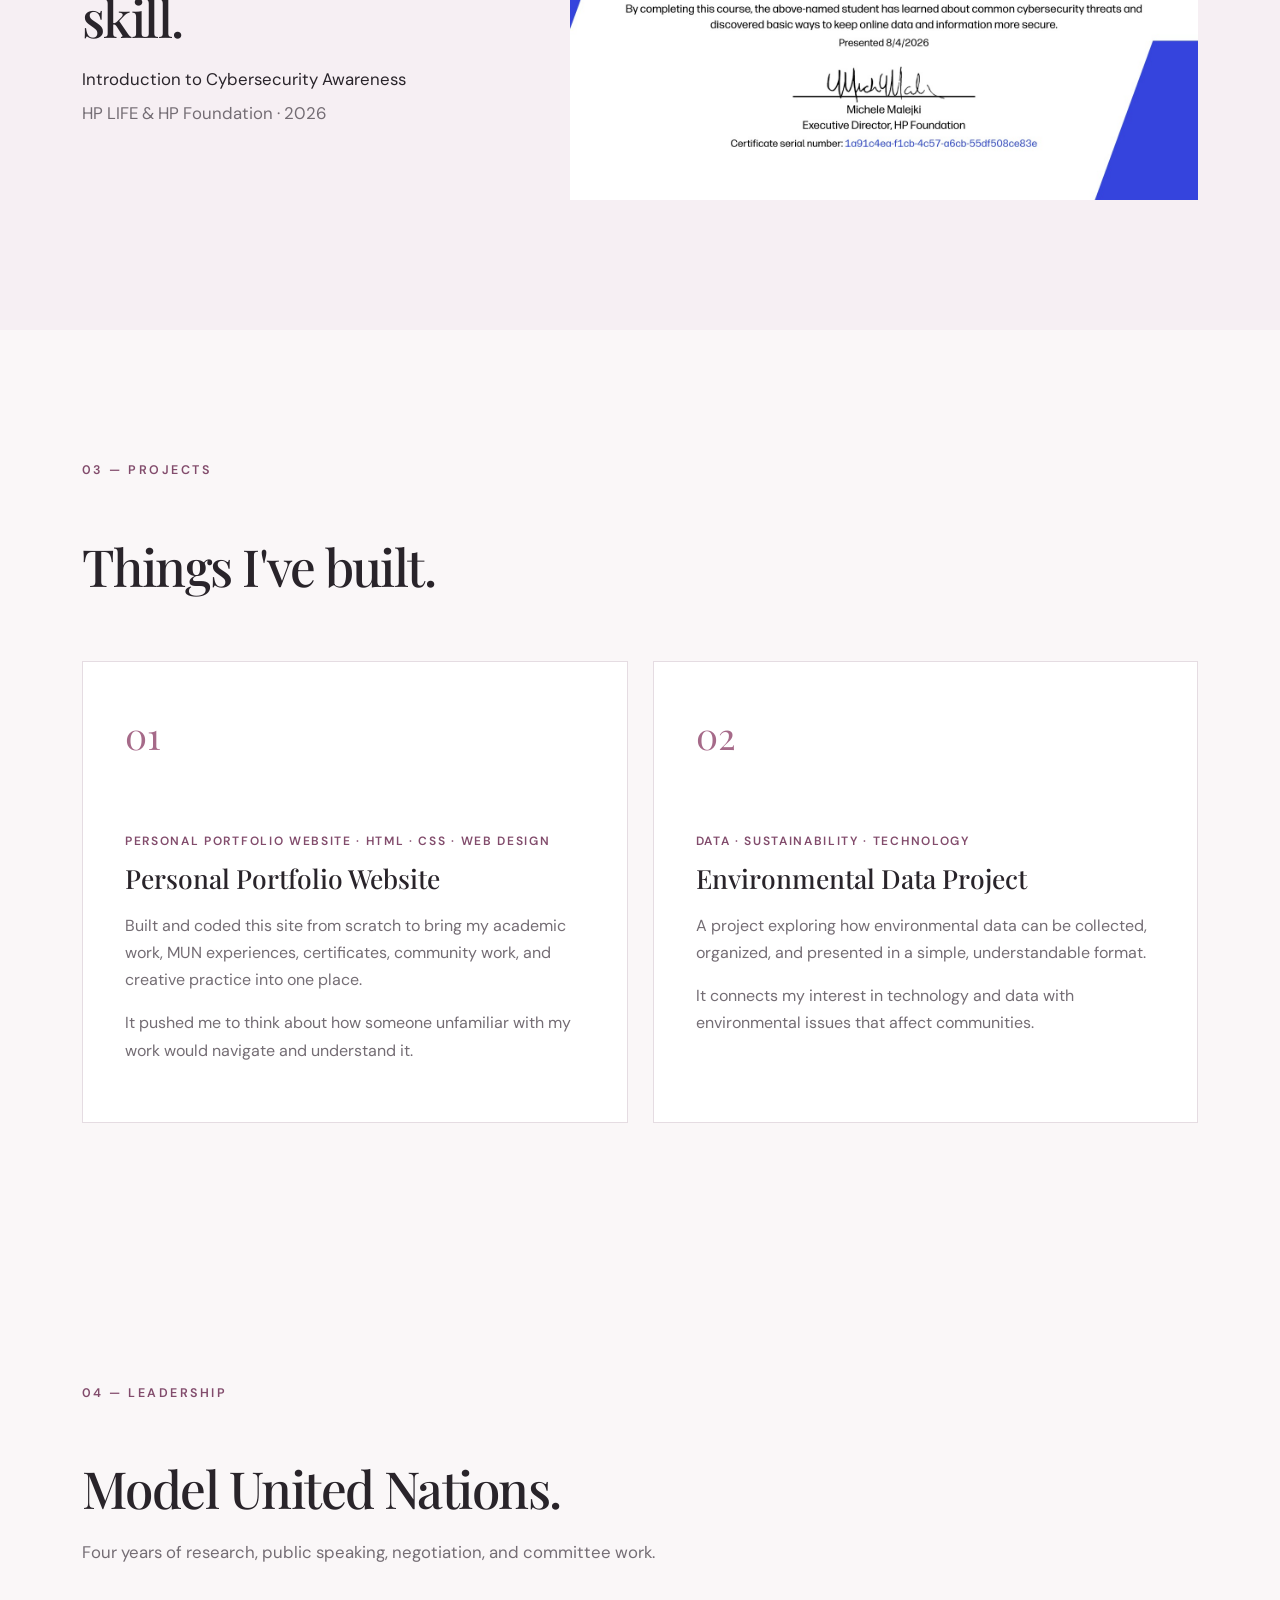
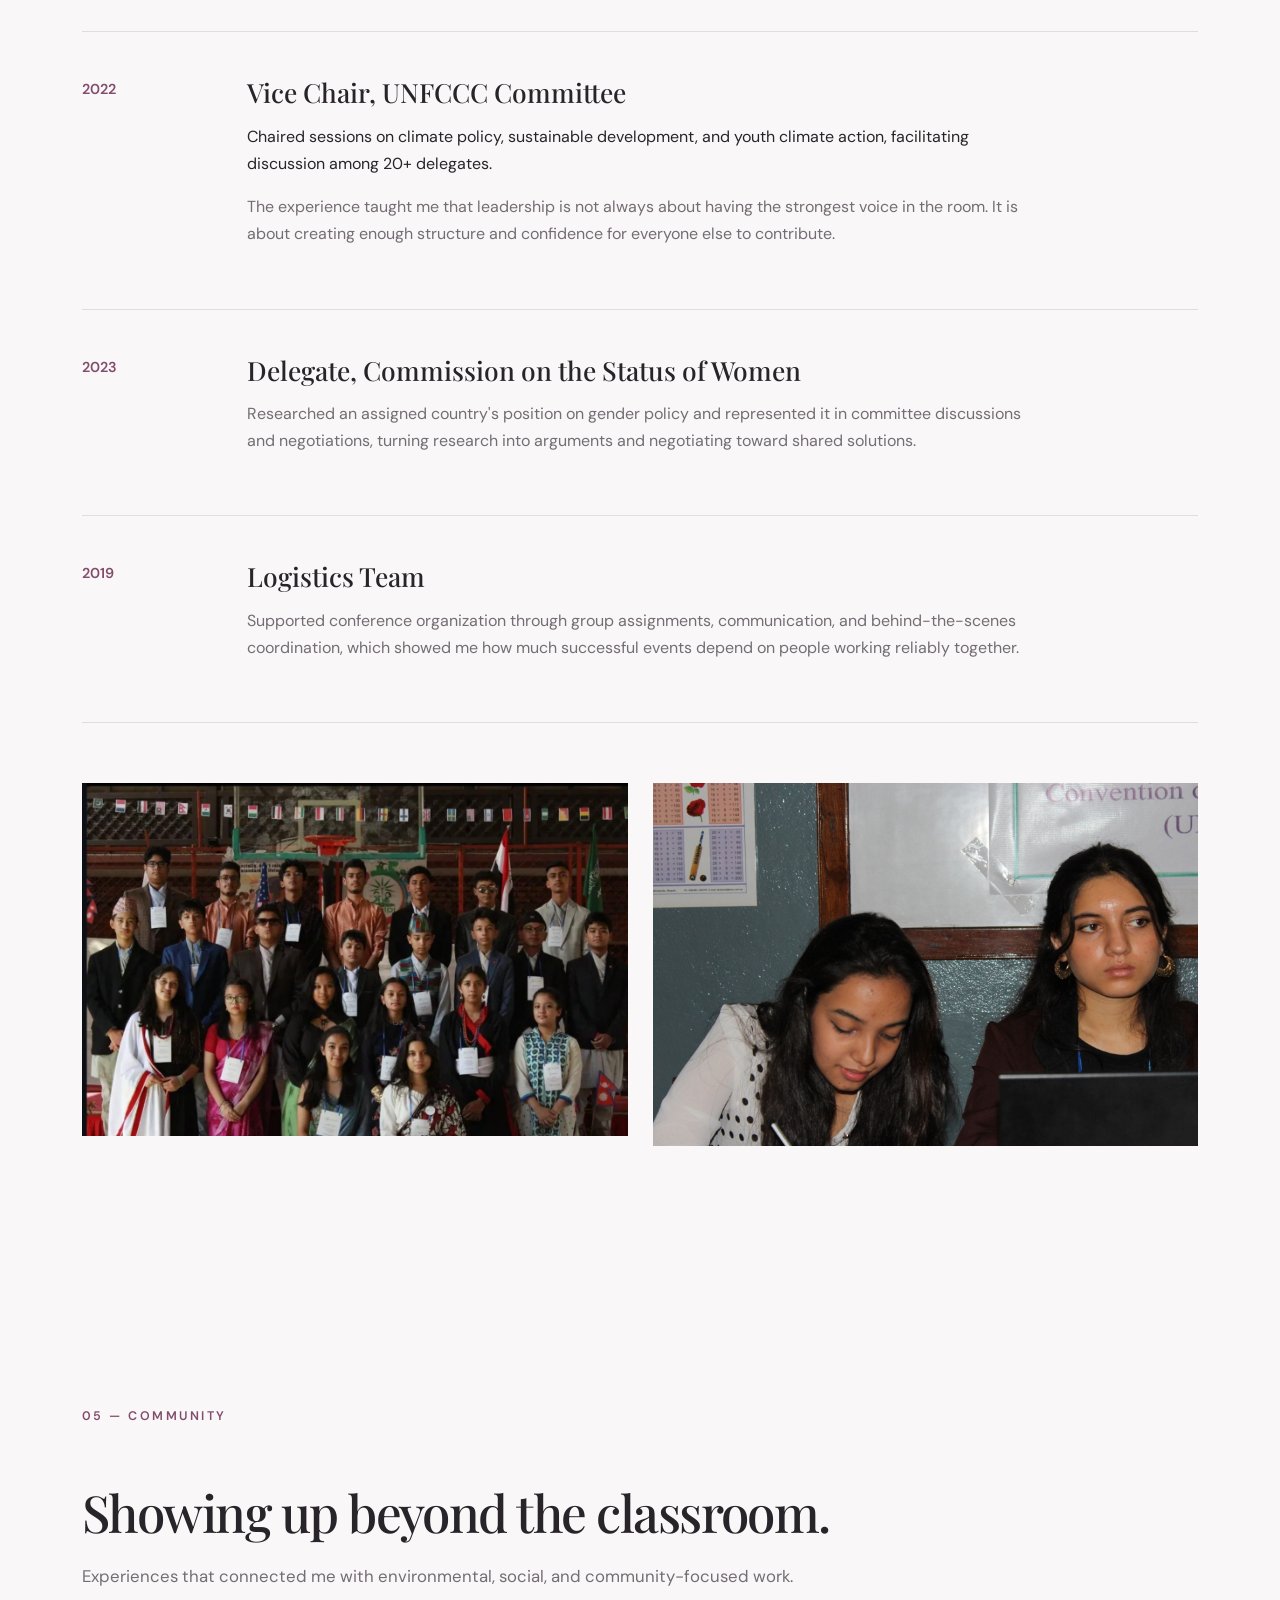
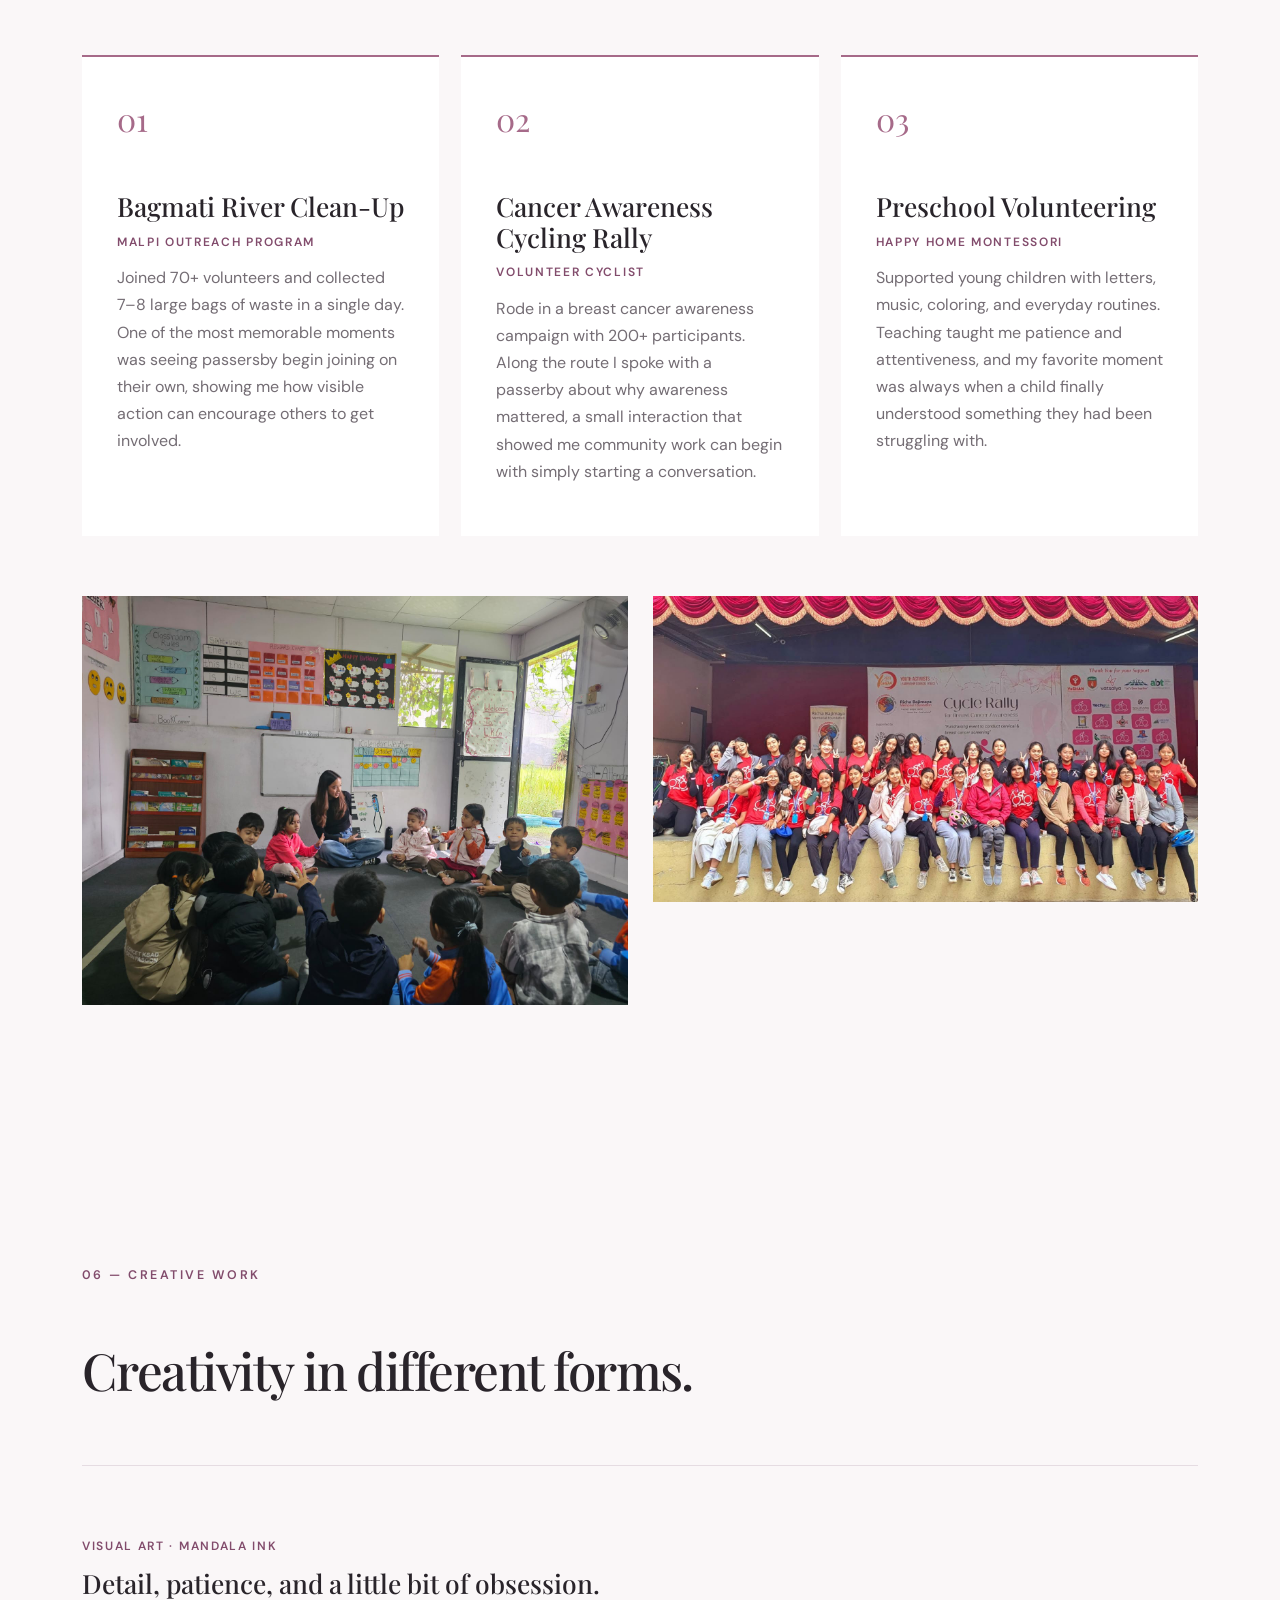
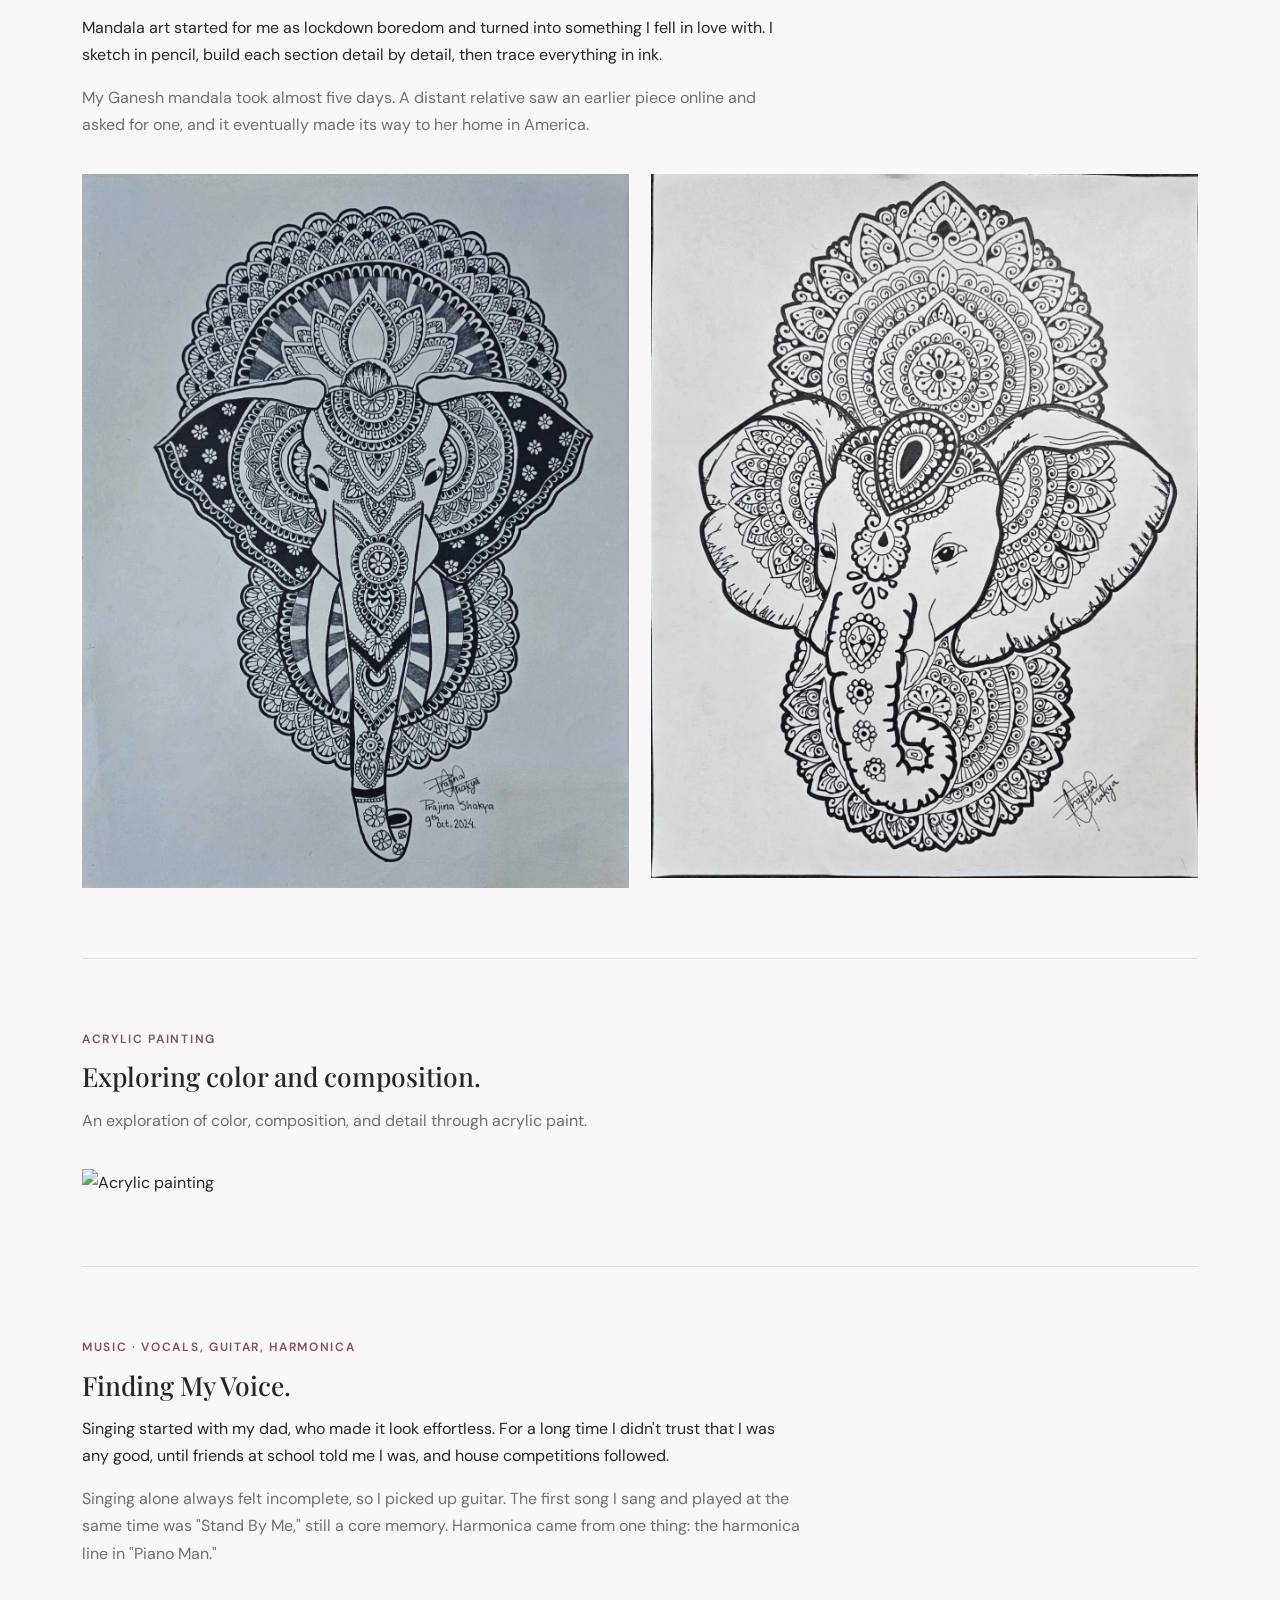
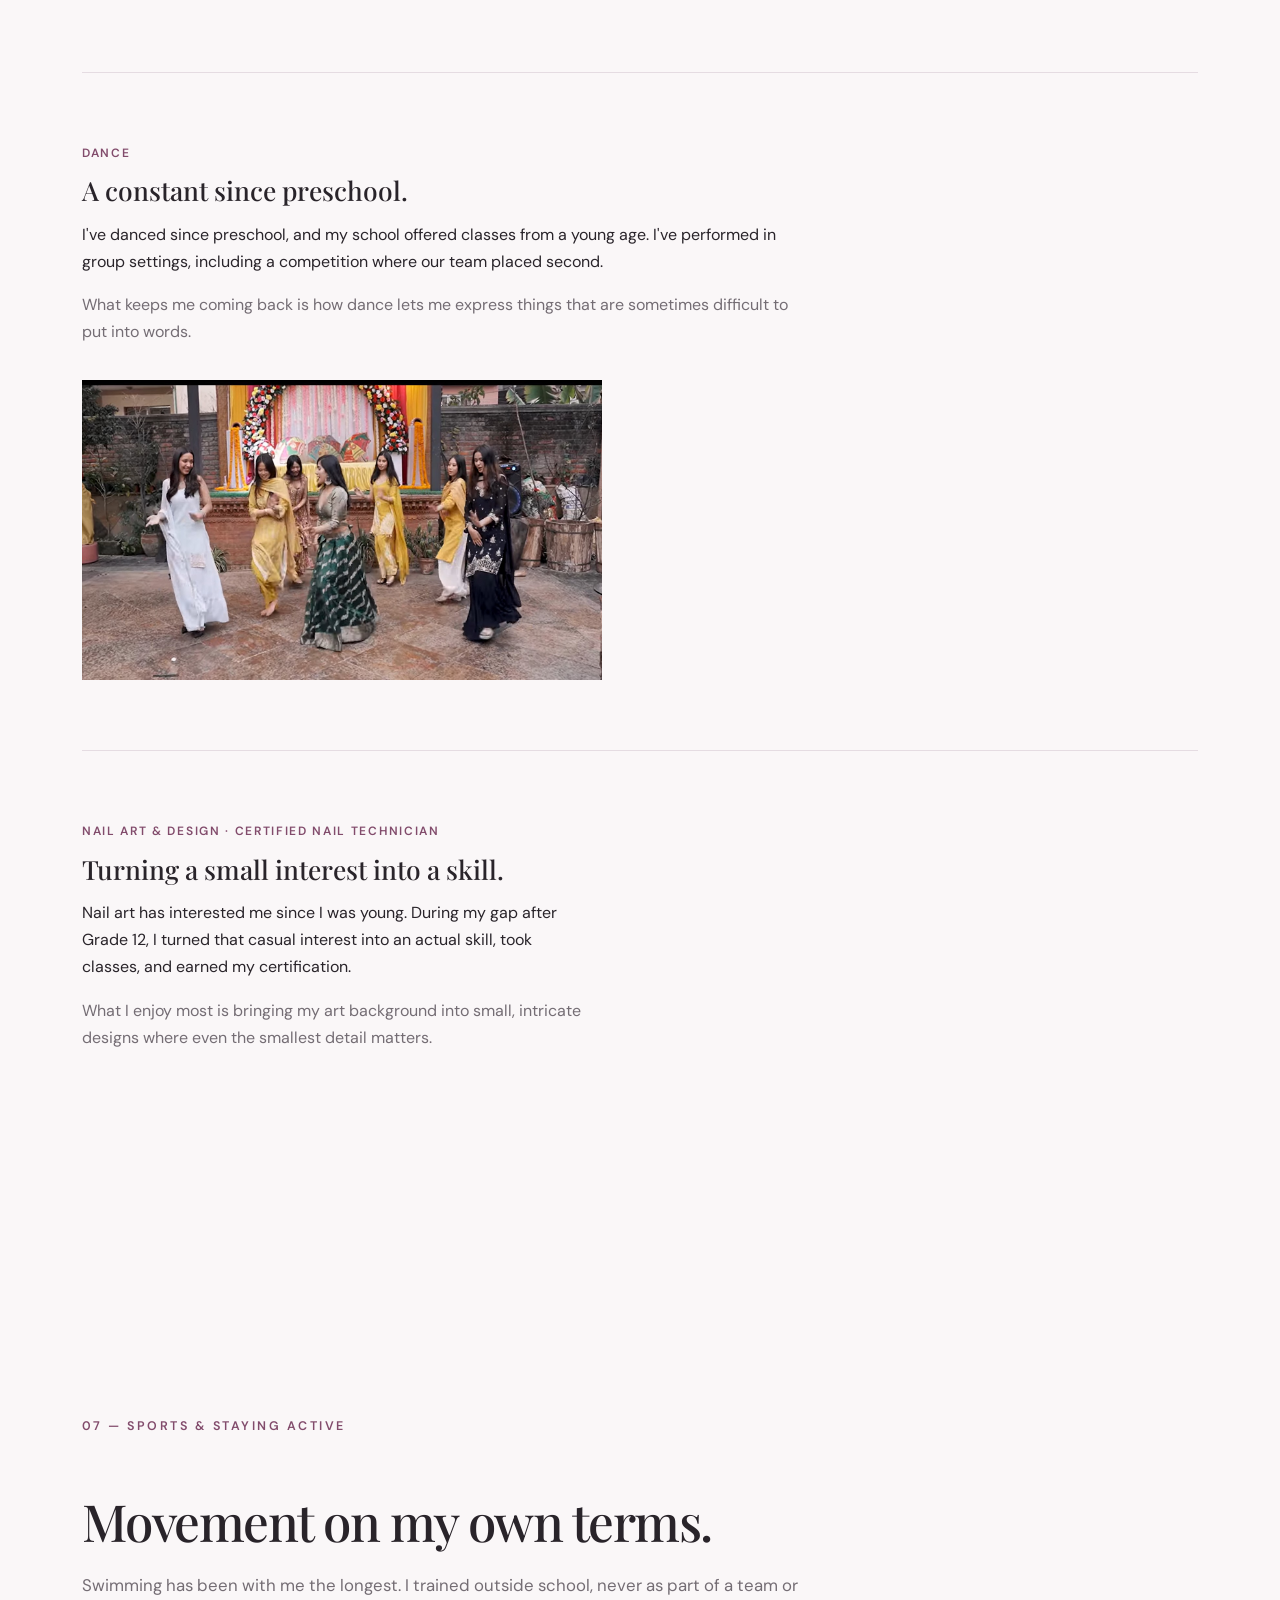
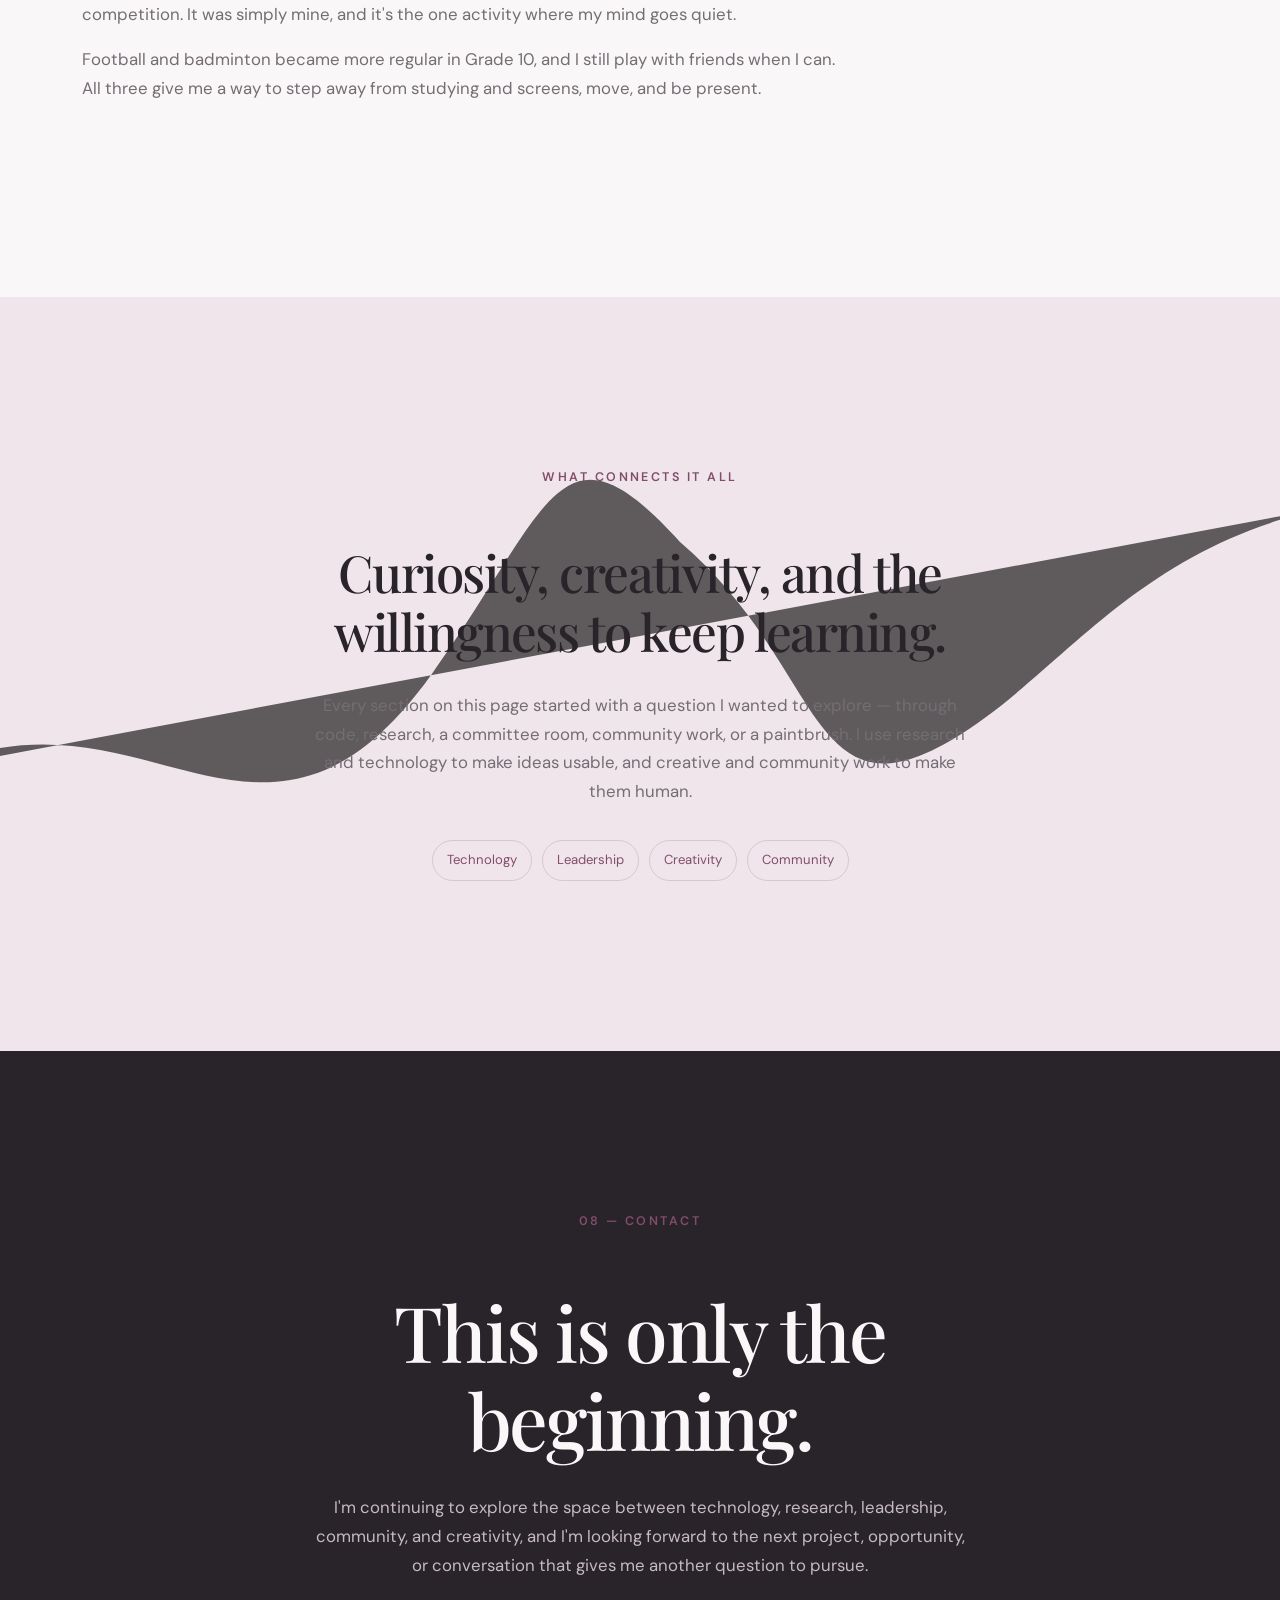
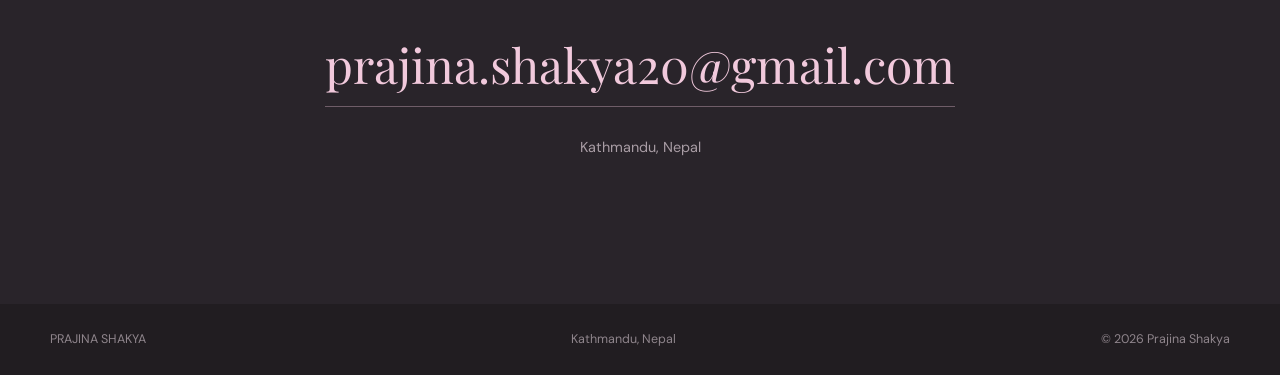
==== commit cc94f9c6: "Update index.html" ====
--- a/index.html
+++ b/index.html
@@ -33,7 +33,6 @@
   <link rel="stylesheet" href="style.css">
 </head>
 
-
 <body>
 
   <!-- =========================
@@ -48,23 +47,15 @@
         Prajina Shakya
       </a>
 
-
       <nav class="nav-links">
 
         <a href="#about">About</a>
-
         <a href="#academics">Academics</a>
-
         <a href="#projects">Projects</a>
-
         <a href="#leadership">Leadership</a>
-
         <a href="#community">Community</a>
-
         <a href="#creative">Creative</a>
-
         <a href="#sports">Sports</a>
-
         <a href="#contact">Contact</a>
 
       </nav>
@@ -73,16 +64,13 @@
 
   </header>
 
-
   <main id="top">
-
 
     <!-- =========================
          HERO
     ========================= -->
 
     <section class="hero">
-
 
       <div class="hero-ribbon" aria-hidden="true">
 
@@ -99,7 +87,6 @@
                C 1330 420, 1420 300, 1680 230">
           </path>
 
-
           <!-- ANIMATED THIN RIBBON -->
 
           <path
@@ -115,8 +102,6 @@
 
       </div>
 
-
-
       <div class="hero-content">
 
         <h1>
@@ -125,17 +110,14 @@
           <em>Finding my path.</em>
         </h1>
 
-
         <p class="hero-location">
           Kathmandu, Nepal
         </p>
 
-
         <p class="hero-description">
           I turn ideas into things people can use: a working website, a committee resolution, or a project that makes a problem easier to understand. Technology gives me the tools; research, community work, and creativity teach me who they're actually for.
         </p>
 
-
         <div class="hero-highlights">
 
           <span>
@@ -160,8 +142,6 @@
 
     </section>
 
-
-
     <!-- =========================
          ABOUT
     ========================= -->
@@ -172,7 +152,6 @@
         01 — ABOUT
       </div>
 
-
       <div class="about-grid">
 
         <div class="about-text">
@@ -189,23 +168,17 @@
             That's why a data project and a mandala drawing can live on the same page. Both start with curiosity and end with something I can share with someone else.
           </p>
 
-
           <div class="interest-list">
 
             <span>Technology</span>
-
             <span>Business</span>
-
             <span>Data &amp; AI</span>
-
             <span>Cybersecurity</span>
-
             <span>Sustainability</span>
 
           </div>
 
         </div>
-
 
         <div>
 
@@ -221,8 +194,6 @@
 
     </section>
 
-
-
     <!-- =========================
          ACADEMICS
     ========================= -->
@@ -233,7 +204,6 @@
         02 — ACADEMICS &amp; SKILLS
       </div>
 
-
       <div class="section-intro">
 
         <h2>
@@ -242,9 +212,7 @@
 
       </div>
 
-
       <div class="academic-grid">
-
 
         <div class="school-block">
 
@@ -252,31 +220,25 @@
             Academic Foundation
           </div>
 
-
           <h3>
             St. Mary's Higher Secondary School, Jawalakhel, Lalitpur, Nepal
           </h3>
 
-
           <p>
             Grade 12 · Class of 2026
           </p>
 
-
           <p>
             Computer Management, Management Stream · Computer Science / IT focus
           </p>
 
-
           <p>
             Coursework included computer applications, programming, databases, problem-solving, and management.
           </p>
-
 
           <div class="small-heading certification-heading">
             Skills
           </div>
-
 
           <div class="skill-group">
 
@@ -290,7 +252,6 @@
 
           </div>
 
-
           <div class="skill-group">
 
             <strong>
@@ -303,7 +264,6 @@
 
           </div>
 
-
           <div class="skill-group">
 
             <strong>
@@ -318,14 +278,11 @@
 
         </div>
 
-
-
         <div>
 
           <div class="small-heading">
             Certifications
           </div>
-
 
           <div class="credential-list">
 
@@ -341,7 +298,6 @@
 
             </div>
 
-
             <div class="credential">
 
               <strong>
@@ -356,11 +312,9 @@
 
           </div>
 
-
           <div class="small-heading learning-heading">
             Current Learning
           </div>
-
 
           <div class="current-learning">
 
@@ -382,8 +336,6 @@
 
       </div>
 
-
-
       <div class="featured-credential">
 
         <div class="featured-copy">
@@ -391,24 +343,20 @@
           <div class="small-heading">
             Featured Credential
           </div>
-
 
           <h2>
             Turning an interest into a certified skill.
           </h2>
 
-
           <p>
             Introduction to Cybersecurity Awareness
           </p>
-
 
           <p class="muted">
             HP LIFE &amp; HP Foundation · 2026
           </p>
 
         </div>
-
 
         <div>
 
@@ -425,8 +373,6 @@
 
     </section>
 
-
-
     <!-- =========================
          PROJECTS
     ========================= -->
@@ -437,7 +383,6 @@
         03 — PROJECTS
       </div>
 
-
       <div class="section-intro">
 
         <h2>
@@ -446,9 +391,7 @@
 
       </div>
 
-
       <div class="project-grid">
-
 
         <article class="project-card">
 
@@ -456,29 +399,23 @@
             01
           </div>
 
-
           <p class="card-category">
             PERSONAL PORTFOLIO WEBSITE · HTML · CSS · WEB DESIGN
           </p>
 
-
           <h3>
             Personal Portfolio Website
           </h3>
 
-
           <p>
             Built and coded this site from scratch to bring my academic work, MUN experiences, certificates, community work, and creative practice into one place.
           </p>
 
-
           <p>
             It pushed me to think about how someone unfamiliar with my work would navigate and understand it.
           </p>
 
         </article>
-
-
 
         <article class="project-card">
 
@@ -486,22 +423,18 @@
             02
           </div>
 
-
           <p class="card-category">
             DATA · SUSTAINABILITY · TECHNOLOGY
           </p>
 
-
           <h3>
             Environmental Data Project
           </h3>
 
-
           <p>
             A project exploring how environmental data can be collected, organized, and presented in a simple, understandable format.
           </p>
 
-
           <p>
             It connects my interest in technology and data with environmental issues that affect communities.
           </p>
@@ -511,8 +444,6 @@
       </div>
 
     </section>
-
-
 
     <!-- =========================
          LEADERSHIP
@@ -524,30 +455,25 @@
         04 — LEADERSHIP
       </div>
 
-
       <div class="section-intro">
 
         <h2>
           Model United Nations.
         </h2>
 
-
         <p>
           Four years of research, public speaking, negotiation, and committee work.
         </p>
 
       </div>
 
-
       <div class="timeline">
-
 
         <div class="timeline-item">
 
           <div class="timeline-year">
             2022
           </div>
-
 
           <div class="timeline-content">
 
@@ -555,12 +481,10 @@
               Vice Chair, UNFCCC Committee
             </h3>
 
-
             <p>
               Chaired sessions on climate policy, sustainable development, and youth climate action, facilitating discussion among 20+ delegates.
             </p>
 
-
             <p>
               The experience taught me that leadership is not always about having the strongest voice in the room. It is about creating enough structure and confidence for everyone else to contribute.
             </p>
@@ -569,14 +493,11 @@
 
         </div>
 
-
-
         <div class="timeline-item">
 
           <div class="timeline-year">
             2023
           </div>
-
 
           <div class="timeline-content">
 
@@ -584,7 +505,6 @@
               Delegate, Commission on the Status of Women
             </h3>
 
-
             <p>
               Researched an assigned country's position on gender policy and represented it in committee discussions and negotiations, turning research into arguments and negotiating toward shared solutions.
             </p>
@@ -593,14 +513,11 @@
 
         </div>
 
-
-
         <div class="timeline-item">
 
           <div class="timeline-year">
             2019
           </div>
-
 
           <div class="timeline-content">
 
@@ -608,7 +525,6 @@
               Logistics Team
             </h3>
 
-
             <p>
               Supported conference organization through group assignments, communication, and behind-the-scenes coordination, which showed me how much successful events depend on people working reliably together.
             </p>
@@ -618,7 +534,6 @@
         </div>
 
       </div>
-
 
       <div class="image-row">
 
@@ -628,7 +543,6 @@
           loading="lazy"
         >
 
-
         <img
           src="mun2.jpeg"
           alt="Model United Nations committee"
@@ -639,8 +553,6 @@
 
     </section>
 
-
-
     <!-- =========================
          COMMUNITY
     ========================= -->
@@ -651,23 +563,19 @@
         05 — COMMUNITY
       </div>
 
-
       <div class="section-intro">
 
         <h2>
           Showing up beyond the classroom.
         </h2>
 
-
         <p>
           Experiences that connected me with environmental, social, and community-focused work.
         </p>
 
       </div>
 
-
       <div class="community-grid">
-
 
         <article class="community-card">
 
@@ -675,24 +583,19 @@
             01
           </span>
 
-
           <h3>
             Bagmati River Clean-Up
           </h3>
-
 
           <p class="card-category">
             MALPI OUTREACH PROGRAM
           </p>
 
-
           <p>
             Joined 70+ volunteers and collected 7–8 large bags of waste in a single day. One of the most memorable moments was seeing passersby begin joining on their own, showing me how visible action can encourage others to get involved.
           </p>
 
         </article>
-
-
 
         <article class="community-card">
 
@@ -700,24 +603,19 @@
             02
           </span>
 
-
           <h3>
             Cancer Awareness Cycling Rally
           </h3>
-
 
           <p class="card-category">
             VOLUNTEER CYCLIST
           </p>
 
-
           <p>
             Rode in a breast cancer awareness campaign with 200+ participants. Along the route I spoke with a passerby about why awareness mattered, a small interaction that showed me community work can begin with simply starting a conversation.
           </p>
 
         </article>
-
-
 
         <article class="community-card">
 
@@ -725,17 +623,14 @@
             03
           </span>
 
-
           <h3>
             Preschool Volunteering
           </h3>
-
 
           <p class="card-category">
             HAPPY HOME MONTESSORI
           </p>
 
-
           <p>
             Supported young children with letters, music, coloring, and everyday routines. Teaching taught me patience and attentiveness, and my favorite moment was always when a child finally understood something they had been struggling with.
           </p>
@@ -743,7 +638,6 @@
         </article>
 
       </div>
-
 
       <div class="community-images">
 
@@ -755,7 +649,6 @@
             loading="lazy"
           >
 
-
           <img
             src="cycletally.jpeg"
             alt="Cancer awareness cycling rally"
@@ -768,8 +661,6 @@
 
     </section>
 
-
-
     <!-- =========================
          CREATIVE WORK
     ========================= -->
@@ -780,7 +671,6 @@
         06 — CREATIVE WORK
       </div>
 
-
       <div class="section-intro">
 
         <h2>
@@ -789,8 +679,6 @@
 
       </div>
 
-
-
       <!-- MANDALA -->
 
       <div class="creative-block">
@@ -801,23 +689,19 @@
             VISUAL ART · MANDALA INK
           </p>
 
-
           <h3>
             Detail, patience, and a little bit of obsession.
           </h3>
 
-
           <p>
             Mandala art started for me as lockdown boredom and turned into something I fell in love with. I sketch in pencil, build each section detail by detail, then trace everything in ink.
           </p>
 
-
           <p>
             My Ganesh mandala took almost five days. A distant relative saw an earlier piece online and asked for one, and it eventually made its way to her home in America.
           </p>
 
         </div>
-
 
         <div class="creative-images">
 
@@ -827,7 +711,6 @@
             loading="lazy"
           >
 
-
           <img
             src="mandala2.jpeg"
             alt="Mandala artwork"
@@ -838,8 +721,6 @@
 
       </div>
 
-
-
       <!-- ACRYLIC -->
 
       <div class="creative-block">
@@ -850,18 +731,15 @@
             ACRYLIC PAINTING
           </p>
 
-
           <h3>
             Exploring color and composition.
           </h3>
 
-
           <p>
             An exploration of color, composition, and detail through acrylic paint.
           </p>
 
         </div>
-
 
         <div class="creative-images">
 
@@ -875,8 +753,6 @@
 
       </div>
 
-
-
       <!-- MUSIC -->
 
       <div class="creative-block">
@@ -887,17 +763,14 @@
             MUSIC · VOCALS, GUITAR, HARMONICA
           </p>
 
-
           <h3>
             Finding My Voice.
           </h3>
 
-
           <p>
             Singing started with my dad, who made it look effortless. For a long time I didn't trust that I was any good, until friends at school told me I was, and house competitions followed.
           </p>
 
-
           <p>
             Singing alone always felt incomplete, so I picked up guitar. The first song I sang and played at the same time was "Stand By Me," still a core memory. Harmonica came from one thing: the harmonica line in "Piano Man."
           </p>
@@ -905,8 +778,6 @@
         </div>
 
       </div>
-
-
 
       <!-- DANCE -->
 
@@ -918,23 +789,19 @@
             DANCE
           </p>
 
-
           <h3>
             A constant since preschool.
           </h3>
 
-
           <p>
             I've danced since preschool, and my school offered classes from a young age. I've performed in group settings, including a competition where our team placed second.
           </p>
 
-
           <p>
             What keeps me coming back is how dance lets me express things that are sometimes difficult to put into words.
           </p>
 
         </div>
-
 
         <img
           src="dance.jpeg"
@@ -945,8 +812,6 @@
 
       </div>
 
-
-
       <!-- NAIL ART -->
 
       <div class="creative-block">
@@ -957,17 +822,14 @@
             NAIL ART &amp; DESIGN · CERTIFIED NAIL TECHNICIAN
           </p>
 
-
           <h3>
             Turning a small interest into a skill.
           </h3>
 
-
           <p>
             Nail art has interested me since I was young. During my gap after Grade 12, I turned that casual interest into an actual skill, took classes, and earned my certification.
           </p>
 
-
           <p>
             What I enjoy most is bringing my art background into small, intricate designs where even the smallest detail matters.
           </p>
@@ -977,8 +839,6 @@
       </div>
 
     </section>
-
-
 
     <!-- =========================
          SPORTS
@@ -990,19 +850,16 @@
         07 — SPORTS &amp; STAYING ACTIVE
       </div>
 
-
       <div class="section-intro">
 
         <h2>
           Movement on my own terms.
         </h2>
 
-
         <p>
           Swimming has been with me the longest. I trained outside school, never as part of a team or competition. It was simply mine, and it's the one activity where my mind goes quiet.
         </p>
 
-
         <p>
           Football and badminton became more regular in Grade 10, and I still play with friends when I can. All three give me a way to step away from studying and screens, move, and be present.
         </p>
@@ -1011,14 +868,11 @@
 
     </section>
 
-
-
     <!-- =========================
          WHAT CONNECTS IT ALL
     ========================= -->
 
     <section class="closing-section" id="closing">
-
 
       <!-- FINAL PAGE RIBBON -->
 
@@ -1041,50 +895,32 @@
 
       </div>
 
-
-
       <div class="closing-content">
 
         <div class="section-number">
           WHAT CONNECTS IT ALL
         </div>
-
 
         <h2>
           Curiosity, creativity, and the willingness to keep learning.
         </h2>
 
-
         <p>
           Every section on this page started with a question I wanted to explore — through code, research, a committee room, community work, or a paintbrush. I use research and technology to make ideas usable, and creative and community work to make them human.
         </p>
 
-
         <div class="closing-tags">
 
-          <span>
-            Technology
-          </span>
-
-          <span>
-            Leadership
-          </span>
-
-          <span>
-            Creativity
-          </span>
-
-          <span>
-            Community
-          </span>
+          <span>Technology</span>
+          <span>Leadership</span>
+          <span>Creativity</span>
+          <span>Community</span>
 
         </div>
 
       </div>
 
     </section>
-
-
 
     <!-- =========================
          CONTACT
@@ -1098,16 +934,13 @@
           08 — CONTACT
         </div>
 
-
         <h2>
           This is only the beginning.
         </h2>
 
-
         <p>
           I'm continuing to explore the space between technology, research, leadership, community, and creativity, and I'm looking forward to the next project, opportunity, or conversation that gives me another question to pursue.
         </p>
-
 
         <a
           href="mailto:prajina.shakya20@gmail.com"
@@ -1116,7 +949,6 @@
           prajina.shakya20@gmail.com
         </a>
 
-
         <p class="contact-location">
           Kathmandu, Nepal
         </p>
@@ -1127,8 +959,6 @@
 
   </main>
 
-
-
   <!-- =========================
        FOOTER
   ========================= -->
@@ -1141,12 +971,10 @@
         PRAJINA SHAKYA
       </p>
 
-
       <p>
         Kathmandu, Nepal
       </p>
 
-
       <p>
         © 2026 Prajina Shakya
       </p>
@@ -1155,6 +983,5 @@
 
   </footer>
 
-
 </body>
 </html>
--- a/style.css
+++ b/style.css
@@ -1,1033 +1,963 @@
-\:root {
-  --bg: #faf7f8;
-  --card: #ffffff;
-  --text: #29242a;
-  --muted: #746d74;
-  --line: #e5dce2;
-  --accent: #a66a89;
-  --accent-dark: #824c6c;
-  --soft-magenta: #f2e5ec;
-  --max-width: 1180px;
-}
-
-* {
-  box-sizing: border-box;
-}
-
-html {
-  scroll-behavior: smooth;
-}
-
-body {
-  margin: 0;
-  background: var(--bg);
-  color: var(--text);
-  font-family: "DM Sans", sans-serif;
-  line-height: 1.7;
-  overflow-x: hidden;
-}
-
-a {
-  color: inherit;
-  text-decoration: none;
-}
-
-img {
-  max-width: 100%;
-  display: block;
-}
-
-h1,
-h2,
-h3 {
-  margin-top: 0;
-  font-family: "Playfair Display", serif;
-  font-weight: 500;
-  line-height: 1.15;
-}
-
-h1 {
-  font-size: clamp(3.5rem, 7vw, 7rem);
-  letter-spacing: -0.04em;
-}
-
-h2 {
-  font-size: clamp(2.3rem, 4vw, 4.4rem);
-  letter-spacing: -0.03em;
-}
-
-h3 {
-  font-size: 1.65rem;
-}
-
-p {
-  margin-top: 0;
-}
-
-.muted {
-  color: var(--muted);
-}
-
-
-/* =========================
-   HEADER / NAVIGATION
-========================= */
-
-.site-header {
-  position: sticky;
-  top: 0;
-  z-index: 100;
-  background: rgba(250, 247, 248, 0.9);
-  border-bottom: 1px solid rgba(229, 220, 226, 0.8);
-  backdrop-filter: blur(12px);
-}
-
-.nav-container {
-  max-width: var(--max-width);
-  margin: auto;
-  padding: 18px 32px;
-  display: flex;
-  align-items: center;
-  justify-content: space-between;
-  gap: 30px;
-}
-
-.logo {
-  font-weight: 600;
-  letter-spacing: -0.02em;
-}
-
-.nav-links {
-  display: flex;
-  align-items: center;
-  gap: 22px;
-  flex-wrap: wrap;
-  justify-content: flex-end;
-}
-
-.nav-links a {
-  color: var(--muted);
-  font-size: 0.88rem;
-  transition: color 0.25s ease;
-}
-
-.nav-links a:hover {
-  color: var(--accent-dark);
-}
-
-
-/* =========================
-   HERO
-========================= */
-
-.hero {
-  position: relative;
-  min-height: 86vh;
-  display: flex;
-  align-items: center;
-  overflow: hidden;
-}
-
-.hero-content {
-  position: relative;
-  z-index: 3;
-  width: min(var(--max-width), calc(100% - 64px));
-  margin: 0 auto;
-  padding: 110px 0 130px;
-}
-
-.hero h1 {
-  max-width: 900px;
-  margin-bottom: 26px;
-}
-
-.hero h1 em {
-  color: var(--accent);
-  font-style: normal;
-}
-
-.hero-location {
-  color: var(--muted);
-  margin-bottom: 22px;
-}
-
-.hero-description {
-  max-width: 610px;
-  color: var(--muted);
-  font-size: 1.08rem;
-}
-
-
-/* =========================
-   HERO RIBBON
-========================= */
-
-.hero-ribbon {
-  position: absolute;
-  inset: 0;
-  z-index: 1;
-  pointer-events: none;
-  overflow: hidden;
-}
-
-.hero-ribbon svg {
-  width: 100%;
-  height: 100%;
-  display: block;
-  overflow: visible;
-}
-
-
-/* Thick background */
-
-.ribbon-thick {
-  fill: none;
-  stroke: #f0e5eb;
-  stroke-width: 42;
-  stroke-linecap: round;
-  stroke-linejoin: round;
-}
-
-
-/* Thin moving line */
-
-.ribbon-thin {
-  fill: none;
-  stroke: #b77b9e;
-  stroke-width: 3;
-  stroke-linecap: round;
-  stroke-linejoin: round;
-
-  /*
-    The line itself stays continuous,
-    while a visible section travels
-    along the entire path.
-  */
-
-  stroke-dasharray: 850 2500;
-  stroke-dashoffset: 0;
-
-  animation: heroRibbonTravel 5s linear infinite;
-}
-
-
-/*
-   Moves the thin section continuously
-   from left to right along the SVG path.
-*/
-
-@keyframes heroRibbonTravel {
-
-  from {
-    stroke-dashoffset: 0;
-  }
-
-  to {
-    stroke-dashoffset: -3350;
-  }
-
-}
-
-
-/* =========================
-   HERO HIGHLIGHTS
-========================= */
-
-.hero-highlights {
-  display: flex;
-  flex-wrap: wrap;
-  gap: 10px;
-  margin-top: 35px;
-}
-
-.hero-highlights span {
-  padding: 8px 14px;
-  border: 1px solid var(--line);
-  border-radius: 999px;
-  background: rgba(255, 255, 255, 0.72);
-  color: var(--accent-dark);
-  font-size: 0.82rem;
-}
-
-
-/* =========================
-   GENERAL SECTIONS
-========================= */
-
-.section {
-  position: relative;
-  max-width: var(--max-width);
-  margin: 0 auto;
-  padding: 130px 32px;
-}
-
-.section-soft {
-  max-width: none;
-  padding-left: max(
-    32px,
-    calc((100vw - var(--max-width)) / 2 + 32px)
-  );
-  padding-right: max(
-    32px,
-    calc((100vw - var(--max-width)) / 2 + 32px)
-  );
-  background: #f6eff3;
-}
-
-.section-number {
-  margin-bottom: 55px;
-  color: var(--accent-dark);
-  font-size: 0.78rem;
-  font-weight: 600;
-  letter-spacing: 0.2em;
-}
-
-.section-intro {
-  max-width: 760px;
-  margin-bottom: 65px;
-}
-
-.section-intro h2 {
-  margin-bottom: 20px;
-}
-
-.section-intro p {
-  color: var(--muted);
-  font-size: 1.05rem;
-}
-
-
-/* =========================
-   ABOUT
-========================= */
-
-.about-grid {
-  display: grid;
-  grid-template-columns: 1.1fr 0.9fr;
-  gap: 90px;
-  align-items: center;
-}
-
-.about-text h2 {
-  max-width: 720px;
-}
-
-.about-text p {
-  max-width: 700px;
-  color: var(--muted);
-}
-
-.interest-list {
-  display: flex;
-  flex-wrap: wrap;
-  gap: 9px;
-  margin-top: 30px;
-}
-
-.interest-list span {
-  padding: 8px 13px;
-  border: 1px solid var(--line);
-  border-radius: 999px;
-  background: var(--card);
-  color: var(--muted);
-  font-size: 0.83rem;
-}
-
-.portrait {
-  width: 100%;
-  max-height: 600px;
-  object-fit: cover;
-  border: 1px solid var(--line);
-}
-
-
-/* =========================
-   ACADEMICS
-========================= */
-
-.academic-grid {
-  display: grid;
-  grid-template-columns: 1fr 1fr;
-  gap: 100px;
-}
-
-.school-block {
-  max-width: 600px;
-}
-
-.school-block h3 {
-  margin-bottom: 8px;
-}
-
-.school-block p {
-  margin-bottom: 7px;
-  color: var(--muted);
-}
-
-.small-heading {
-  margin-bottom: 20px;
-  font-family: "DM Sans", sans-serif;
-  font-size: 0.8rem;
-  font-weight: 600;
-  color: var(--accent-dark);
-  letter-spacing: 0.17em;
-  text-transform: uppercase;
-}
-
-.skill-group {
-  margin-bottom: 25px;
-}
-
-.skill-group strong {
-  font-size: 0.92rem;
-}
-
-.skill-group p {
-  margin-top: 5px;
-  color: var(--muted);
-}
-
-.certification-heading {
-  margin-top: 50px;
-}
-
-.credential-list {
-  display: grid;
-  gap: 20px;
-}
-
-.credential {
-  padding-bottom: 20px;
-  border-bottom: 1px solid var(--line);
-  display: flex;
-  flex-direction: column;
-}
-
-.credential strong {
-  font-size: 0.95rem;
-}
-
-.credential span {
-  color: var(--muted);
-  font-size: 0.85rem;
-}
-
-.learning-heading {
-  margin-top: 45px;
-}
-
-.current-learning {
-  padding: 24px;
-  border: 1px solid var(--line);
-  background: rgba(255, 255, 255, 0.55);
-}
-
-.current-learning strong {
-  display: block;
-  margin-bottom: 3px;
-}
-
-.current-learning span {
-  color: var(--accent-dark);
-  font-size: 0.85rem;
-}
-
-.current-learning p {
-  margin: 12px 0 0;
-  color: var(--muted);
-  font-size: 0.9rem;
-}
-
-.featured-credential {
-  margin-top: 110px;
-  display: grid;
-  grid-template-columns: 0.8fr 1.2fr;
-  gap: 70px;
-  align-items: center;
-}
-
-.featured-copy h2 {
-  margin-bottom: 18px;
-}
-
-.featured-copy > p:not(.eyebrow) {
-  margin-bottom: 5px;
-  font-size: 1.05rem;
-}
-
-.certificate-image {
-  width: 100%;
-  background: var(--card);
-  border: 1px solid var(--line);
-}
-
-
-/* =========================
-   PROJECTS
-========================= */
-
-.project-grid {
-  display: grid;
-  grid-template-columns: repeat(2, 1fr);
-  gap: 25px;
-}
-
-.project-card {
-  position: relative;
-  min-height: 400px;
-  padding: 42px;
-  border: 1px solid var(--line);
-  background: var(--card);
-  transition:
-    transform 0.3s ease,
-    border-color 0.3s ease;
-}
-
-.project-card:hover {
-  transform: translateY(-5px);
-  border-color: #d3bdca;
-}
-
-.project-number {
-  margin-bottom: 65px;
-  color: var(--accent);
-  font-family: "Playfair Display", serif;
-  font-size: 2.3rem;
-}
-
-.card-category {
-  margin-bottom: 12px;
-  color: var(--accent-dark);
-  font-size: 0.75rem;
-  font-weight: 600;
-  letter-spacing: 0.14em;
-}
-
-.project-card h3 {
-  margin-bottom: 18px;
-}
-
-.project-card p:not(.card-category) {
-  color: var(--muted);
-}
-
-
-/* =========================
-   LEADERSHIP
-========================= */
-
-.timeline {
-  border-top: 1px solid var(--line);
-}
-
-.timeline-item {
-  display: grid;
-  grid-template-columns: 120px 1fr;
-  gap: 45px;
-  padding: 45px 0;
-  border-bottom: 1px solid var(--line);
-}
-
-.timeline-year {
-  color: var(--accent-dark);
-  font-size: 0.9rem;
-  font-weight: 600;
-}
-
-.timeline-content {
-  max-width: 780px;
-}
-
-.timeline-content h3 {
-  margin-bottom: 15px;
-}
-
-.timeline-content p:last-child {
-  color: var(--muted);
-}
-
-.image-row {
-  margin-top: 60px;
-  display: grid;
-  grid-template-columns: repeat(2, 1fr);
-  gap: 25px;
-}
-
-.image-row img {
-  width: 100%;
-}
-
-
-/* =========================
-   COMMUNITY
-========================= */
-
-.community-grid {
-  display: grid;
-  grid-template-columns: repeat(3, 1fr);
-  gap: 22px;
-}
-
-.community-card {
-  padding: 35px;
-  border-top: 2px solid var(--accent);
-  background: var(--card);
-}
-
-.community-number {
-  display: block;
-  margin-bottom: 45px;
-  color: var(--accent);
-  font-family: "Playfair Display", serif;
-  font-size: 2rem;
-}
-
-.community-card h3 {
-  margin-bottom: 10px;
-}
-
-.community-card p:last-child {
-  color: var(--muted);
-}
-
-.community-images {
-  margin-top: 50px;
-}
-
-
-/* =========================
-   CREATIVE
-========================= */
-
-.creative-block {
-  padding: 70px 0;
-  border-top: 1px solid var(--line);
-}
-
-.creative-heading {
-  width: 100%;
-  max-width: none;
-  margin-bottom: 35px;
-}
-
-.creative-heading h3 {
-  margin-bottom: 15px;
-}
-
-.creative-heading > p {
-  max-width: 900px;
-}
-
-.creative-heading > p:last-child {
-  color: var(--muted);
-}
-
-.creative-images {
-  display: grid;
-  grid-template-columns: repeat(2, 1fr);
-  gap: 22px;
-}
-
-.creative-images img {
-  width: 100%;
-}
-
-.nail-content {
-  max-width: none;
-}
-
-.dance-photo {
-  max-width: 520px;
-}
-
-
-/* =========================
-   CLOSING PAGE
-========================= */
-
-.closing-section {
-  position: relative;
-  overflow: hidden;
-
-  /*
-    Tall enough to create the large
-    final-page composition from your reference.
-  */
-  min-height: 800px;
-
-  padding: 170px 32px;
-
-  background: #f0e5eb;
-}
-
-
-/* Ribbon container */
-
-.closing-ribbon {
-  position: absolute;
-  inset: 0;
-  z-index: 1;
-  pointer-events: none;
-  overflow: hidden;
-}
-
-.closing-ribbon svg {
-  width: 100%;
-  height: 100%;
-  display: block;
-  overflow: visible;
-}
-
-
-/* Thick background ribbon */
-
-.closing-ribbon-thick {
-  fill: none;
-  stroke: #dfc5d3;
-  stroke-width: 42;
-  stroke-linecap: round;
-  stroke-linejoin: round;
-}
-
-
-/* Thin moving line */
-
-.closing-ribbon-line {
-  fill: none;
-  stroke: #a66a89;
-  stroke-width: 3;
-  stroke-linecap: round;
-  stroke-linejoin: round;
-
-  stroke-dasharray: 850 2500;
-  stroke-dashoffset: 0;
-
-  animation: closingRibbonTravel 5s linear infinite;
-}
-
-
-/*
-   Same continuous travelling motion
-   as the hero ribbon.
-*/
-
-@keyframes closingRibbonTravel {
-
-  from {
-    stroke-dashoffset: 0;
-  }
-
-  to {
-    stroke-dashoffset: -3350;
-  }
-
-}
-
-
-/* Final page content */
-
-.closing-content {
-  position: relative;
-  z-index: 2;
-  max-width: 850px;
-  margin: auto;
-  text-align: center;
-}
-
-.closing-content .section-number {
-  margin-bottom: 55px;
-}
-
-.closing-content h2 {
-  margin-bottom: 30px;
-  max-width: 850px;
-  margin-left: auto;
-  margin-right: auto;
-}
-
-.closing-content > p:not(.eyebrow) {
-  max-width: 850px;
-  margin: 0 auto;
-  color: var(--muted);
-  font-size: 1.05rem;
-}
-
-.closing-tags {
-  margin-top: 35px;
-  display: flex;
-  justify-content: center;
-  flex-wrap: wrap;
-  gap: 10px;
-}
-
-.closing-tags span {
-  padding: 8px 14px;
-  border: 1px solid rgba(130, 76, 108, 0.2);
-  border-radius: 999px;
-  color: var(--accent-dark);
-  font-size: 0.82rem;
-}
-
-
-/* =========================
-   CONTACT
-========================= */
-
-.contact-section {
-  max-width: none;
-  width: 100%;
-  margin: 0;
-  padding: 160px 32px 130px;
-  background: var(--text);
-  color: #faf7f8;
-}
-
-.contact-inner {
-  max-width: 800px;
-  margin: auto;
-  text-align: center;
-}
-
-.contact-inner .section-number {
-  color: #d8a9c2;
-}
-
-.contact-inner h2 {
-  margin-bottom: 30px;
-  font-size: clamp(3rem, 6vw, 5.5rem);
-}
-
-.contact-inner > p:not(.contact-location) {
-  max-width: 650px;
-  margin: 0 auto;
-  color: #c5bbc1;
-  font-size: 1.05rem;
-}
-
-.email-link {
-  display: inline-block;
-  margin-top: 45px;
-  color: #f1c9dc;
-  font-family: "Playfair Display", serif;
-  font-size: clamp(1.7rem, 4vw, 3rem);
-  border-bottom: 1px solid rgba(241, 201, 220, 0.35);
-  transition:
-    color 0.25s ease,
-    border-color 0.25s ease;
-}
-
-.email-link:hover {
-  color: #ffffff;
-  border-color: #ffffff;
-}
-
-.contact-location {
-  margin-top: 28px !important;
-  color: #a99da5 !important;
-  font-size: 0.9rem !important;
-}
-
-
-/* =========================
-   FOOTER
-========================= */
-
-.site-footer {
-  width: 100%;
-  padding: 25px 32px;
-  background: #211d21;
-  color: #8f858c;
-  font-size: 0.78rem;
-}
-
-.footer-inner {
-  max-width: var(--max-width);
-  margin: 0 auto;
-  display: flex;
-  justify-content: space-between;
-  align-items: center;
-  gap: 20px;
-}
-
-.footer-inner p {
-  margin: 0;
-}
-
-
-/* =========================
-   TABLET
-========================= */
-
-@media (max-width: 900px) {
-
-  .nav-container {
-    align-items: flex-start;
-    flex-direction: column;
-  }
-
-  .nav-links {
-    justify-content: flex-start;
-  }
-
-  .about-grid,
-  .academic-grid,
-  .featured-credential {
-    grid-template-columns: 1fr;
-    gap: 55px;
-  }
-
-  .project-grid,
-  .community-grid {
-    grid-template-columns: 1fr;
-  }
-
-  .hero {
-    min-height: 78vh;
-  }
-
-  .hero-content {
-    padding-top: 90px;
-    padding-bottom: 100px;
-  }
-
-  .hero-ribbon {
-    opacity: 0.7;
-  }
-
-  .closing-section {
-    min-height: 700px;
-  }
-}
-
-
-/* =========================
-   MOBILE
-========================= */
-
-@media (max-width: 620px) {
-
-  .nav-container {
-    padding: 16px 20px;
-  }
-
-  .nav-links {
-    gap: 12px 16px;
-  }
-
-  .nav-links a {
-    font-size: 0.78rem;
-  }
-
-  .section {
-    padding: 90px 20px;
-  }
-
-  .section-soft {
-    padding-left: 20px;
-    padding-right: 20px;
-  }
-
-  .hero-content {
-    width: calc(100% - 40px);
-    padding: 90px 0;
-  }
-
-  h1 {
-    font-size: clamp(3rem, 15vw, 5rem);
-  }
-
-  .hero-highlights {
-    gap: 7px;
-  }
-
-  .hero-highlights span {
-    font-size: 0.76rem;
-  }
-
-  .project-card {
-    min-height: auto;
-    padding: 30px;
-  }
-
-  .timeline-item {
-    grid-template-columns: 1fr;
-    gap: 10px;
-  }
-
-  .image-row,
-  .creative-images {
-    grid-template-columns: 1fr;
-  }
-
-  .community-card {
-    padding: 30px;
-  }
-
-  .closing-section {
-    min-height: 650px;
-    padding: 110px 20px;
-  }
-
-  .closing-content h2 {
-    font-size: clamp(2.3rem, 10vw, 4rem);
-  }
-
-  .closing-content > p:not(.eyebrow) {
-    font-size: 0.98rem;
-  }
-
-  .closing-ribbon-line {
-    stroke-width: 2.5;
-  }
-
-  .contact-section {
-    padding: 110px 20px;
-  }
-
-  .email-link {
-    font-size: 1.6rem;
-    overflow-wrap: anywhere;
-  }
-
-  .site-footer {
-    padding: 25px 20px;
-  }
-
-  .footer-inner {
-    flex-direction: column;
-    align-items: flex-start;
-  }
-
-  .ribbon-thick,
-  .closing-ribbon-thick {
-    stroke-width: 30;
-  }
-
-  .ribbon-thin,
-  .closing-ribbon-line {
-    stroke-width: 2.5;
-  }
-}
-
-
-/* =========================
-   REDUCED MOTION
-========================= */
-
-@media (prefers-reduced-motion: reduce) {
-
-  html {
-    scroll-behavior: auto;
-  }
-
-  .ribbon-thin,
-  .closing-ribbon-line {
-    animation: none;
-    stroke-dasharray: none;
-    stroke-dashoffset: 0;
-  }
-
-  .project-card {
-    transition: none;
-  }
-}
+:root { 
+  --bg: #faf7f8; 
+  --card: #ffffff; 
+  --text: #29242a; 
+  --muted: #746d74; 
+  --line: #e5dce2; 
+  --accent: #a66a89; 
+  --accent-dark: #824c6c; 
+  --soft-magenta: #f2e5ec; 
+  --max-width: 1180px; 
+} 
+ 
+* { 
+  box-sizing: border-box; 
+} 
+ 
+html { 
+  scroll-behavior: smooth; 
+} 
+ 
+body { 
+  margin: 0; 
+  background: var(--bg); 
+  color: var(--text); 
+  font-family: "DM Sans", sans-serif; 
+  line-height: 1.7; 
+  overflow-x: hidden; 
+} 
+ 
+a { 
+  color: inherit; 
+  text-decoration: none; 
+} 
+ 
+img { 
+  max-width: 100%; 
+  display: block; 
+} 
+ 
+h1, 
+h2, 
+h3 { 
+  margin-top: 0; 
+  font-family: "Playfair Display", serif; 
+  font-weight: 500; 
+  line-height: 1.15; 
+} 
+ 
+h1 { 
+  font-size: clamp(3.5rem, 7vw, 7rem); 
+  letter-spacing: -0.04em; 
+} 
+ 
+h2 { 
+  font-size: clamp(2.3rem, 4vw, 4.4rem); 
+  letter-spacing: -0.03em; 
+} 
+ 
+h3 { 
+  font-size: 1.65rem; 
+} 
+ 
+p { 
+  margin-top: 0; 
+} 
+ 
+.muted { 
+  color: var(--muted); 
+} 
+ 
+ 
+/* ========================= 
+   HEADER / NAVIGATION 
+========================= */ 
+ 
+.site-header { 
+  position: sticky; 
+  top: 0; 
+  z-index: 100; 
+  background: rgba(250, 247, 248, 0.9); 
+  border-bottom: 1px solid rgba(229, 220, 226, 0.8); 
+  backdrop-filter: blur(12px); 
+} 
+ 
+.nav-container { 
+  max-width: var(--max-width); 
+  margin: auto; 
+  padding: 18px 32px; 
+  display: flex; 
+  align-items: center; 
+  justify-content: space-between; 
+  gap: 30px; 
+} 
+ 
+.logo { 
+  font-weight: 600; 
+  letter-spacing: -0.02em; 
+} 
+ 
+.nav-links { 
+  display: flex; 
+  align-items: center; 
+  gap: 22px; 
+  flex-wrap: wrap; 
+  justify-content: flex-end; 
+} 
+ 
+.nav-links a { 
+  color: var(--muted); 
+  font-size: 0.88rem; 
+  transition: color 0.25s ease; 
+} 
+ 
+.nav-links a:hover { 
+  color: var(--accent-dark); 
+} 
+ 
+ 
+/* ========================= 
+   HERO 
+========================= */ 
+ 
+.hero { 
+  position: relative; 
+  min-height: 86vh; 
+  display: flex; 
+  align-items: center; 
+  overflow: hidden; 
+} 
+ 
+.hero-content { 
+  position: relative; 
+  z-index: 3; 
+  width: min(var(--max-width), calc(100% - 64px)); 
+  margin: 0 auto; 
+  padding: 110px 0 130px; 
+} 
+ 
+.eyebrow { 
+  margin-bottom: 24px; 
+  color: var(--accent-dark); 
+  font-size: 0.82rem; 
+  font-weight: 600; 
+  letter-spacing: 0.24em; 
+  text-transform: uppercase; 
+} 
+ 
+.hero h1 { 
+  max-width: 900px; 
+  margin-bottom: 26px; 
+} 
+ 
+.hero h1 em { 
+  color: var(--accent); 
+  font-style: normal; 
+} 
+ 
+.hero-location { 
+  color: var(--muted); 
+  margin-bottom: 22px; 
+} 
+ 
+.hero-description { 
+  max-width: 610px; 
+  color: var(--muted); 
+  font-size: 1.08rem; 
+} 
+ 
+ 
+/* HERO HIGHLIGHTS */ 
+ 
+.hero-highlights { 
+  display: flex; 
+  flex-wrap: wrap; 
+  gap: 10px; 
+  margin-top: 32px; 
+} 
+ 
+.hero-highlights span { 
+  padding: 8px 14px; 
+  border: 1px solid var(--line); 
+  border-radius: 999px; 
+  background: rgba(255, 255, 255, 0.55); 
+  color: var(--accent-dark); 
+  font-size: 0.8rem; 
+} 
+ 
+ 
+/* ONE RIBBON ONLY */ 
+ 
+.hero-ribbon { 
+  position: absolute; 
+  inset: 0; 
+  z-index: 1; 
+  pointer-events: none; 
+} 
+ 
+.hero-ribbon svg { 
+  width: 100%; 
+  height: 100%; 
+  overflow: visible; 
+} 
+ 
+/* Hide the second/background ribbon */ 
+.ribbon-path-back { 
+  display: none; 
+} 
+ 
+.ribbon-path { 
+  fill: none; 
+  stroke: var(--accent); 
+  stroke-width: 3; 
+  opacity: 0.55; 
+  stroke-linecap: round; 
+  stroke-linejoin: round; 
+} 
+ 
+.ribbon-path-main { 
+  stroke-dasharray: 1800; 
+  stroke-dashoffset: 1800; 
+  animation: 
+    ribbonDraw 8s ease-in-out infinite, 
+    ribbonFloat 8s ease-in-out infinite; 
+} 
+ 
+@keyframes ribbonDraw { 
+  0% { 
+    stroke-dashoffset: 1800; 
+  } 
+ 
+  45% { 
+    stroke-dashoffset: 0; 
+  } 
+ 
+  70% { 
+    stroke-dashoffset: 0; 
+  } 
+ 
+  100% { 
+    stroke-dashoffset: -1800; 
+  } 
+} 
+ 
+@keyframes ribbonFloat { 
+  0%, 
+  100% { 
+    transform: translateY(0); 
+  } 
+ 
+  50% { 
+    transform: translateY(-8px); 
+  } 
+} 
+ 
+ 
+/* ========================= 
+   GENERAL SECTIONS 
+========================= */ 
+ 
+.section { 
+  position: relative; 
+  max-width: var(--max-width); 
+  margin: 0 auto; 
+  padding: 130px 32px; 
+} 
+ 
+.section-soft { 
+  max-width: none; 
+  padding-left: max(32px, calc((100vw - var(--max-width)) / 2 + 32px)); 
+  padding-right: max(32px, calc((100vw - var(--max-width)) / 2 + 32px)); 
+  background: #f6eff3; 
+} 
+ 
+.section-number { 
+  margin-bottom: 55px; 
+  color: var(--accent-dark); 
+  font-size: 0.78rem; 
+  font-weight: 600; 
+  letter-spacing: 0.2em; 
+} 
+ 
+.section-intro { 
+  max-width: 760px; 
+  margin-bottom: 65px; 
+} 
+ 
+.section-intro h2 { 
+  margin-bottom: 20px; 
+} 
+ 
+.section-intro p { 
+  color: var(--muted); 
+  font-size: 1.05rem; 
+} 
+ 
+ 
+/* ========================= 
+   ABOUT 
+========================= */ 
+ 
+.about-grid { 
+  display: grid; 
+  grid-template-columns: 1.1fr 0.9fr; 
+  gap: 90px; 
+  align-items: center; 
+} 
+ 
+.about-text h2 { 
+  max-width: 720px; 
+} 
+ 
+.about-text p { 
+  max-width: 700px; 
+  color: var(--muted); 
+} 
+ 
+.interest-list { 
+  display: flex; 
+  flex-wrap: wrap; 
+  gap: 9px; 
+  margin-top: 30px; 
+} 
+ 
+.interest-list span { 
+  padding: 8px 13px; 
+  border: 1px solid var(--line); 
+  border-radius: 999px; 
+  background: var(--card); 
+  color: var(--muted); 
+  font-size: 0.83rem; 
+} 
+ 
+.photo-placeholder, 
+.certificate-placeholder { 
+  min-height: 280px; 
+  border: 1px solid var(--line); 
+  background: rgba(255, 255, 255, 0.6); 
+  display: flex; 
+  flex-direction: column; 
+  align-items: center; 
+  justify-content: center; 
+  text-align: center; 
+} 
+ 
+.photo-placeholder span, 
+.certificate-placeholder span { 
+  color: var(--accent-dark); 
+  font-size: 0.8rem; 
+  font-weight: 600; 
+  letter-spacing: 0.16em; 
+} 
+ 
+.photo-placeholder small, 
+.certificate-placeholder small { 
+  margin-top: 8px; 
+  color: var(--muted); 
+  font-size: 0.82rem; 
+} 
+ 
+.portrait-placeholder { 
+  min-height: 500px; 
+} 
+ 
+ 
+/* ========================= 
+   ACADEMICS 
+========================= */ 
+ 
+.academic-grid { 
+  display: grid; 
+  grid-template-columns: 1fr 1fr; 
+  gap: 100px; 
+} 
+ 
+.school-block { 
+  max-width: 600px; 
+} 
+ 
+.school-block h3 { 
+  margin-bottom: 8px; 
+} 
+ 
+.school-block p { 
+  margin-bottom: 7px; 
+  color: var(--muted); 
+} 
+ 
+.small-heading { 
+  margin-bottom: 20px; 
+  font-family: "DM Sans", sans-serif; 
+  font-size: 0.8rem; 
+  font-weight: 600; 
+  color: var(--accent-dark); 
+  letter-spacing: 0.17em; 
+  text-transform: uppercase; 
+} 
+ 
+.skill-group { 
+  margin-bottom: 25px; 
+} 
+ 
+.skill-group strong { 
+  font-size: 0.92rem; 
+} 
+ 
+.skill-group p { 
+  margin-top: 5px; 
+  color: var(--muted); 
+} 
+ 
+.certification-heading { 
+  margin-top: 50px; 
+} 
+ 
+.credential-list { 
+  display: grid; 
+  gap: 20px; 
+} 
+ 
+.credential { 
+  padding-bottom: 20px; 
+  border-bottom: 1px solid var(--line); 
+  display: flex; 
+  flex-direction: column; 
+} 
+ 
+.credential strong { 
+  font-size: 0.95rem; 
+} 
+ 
+.credential span { 
+  color: var(--muted); 
+  font-size: 0.85rem; 
+} 
+ 
+.learning-heading { 
+  margin-top: 45px; 
+} 
+ 
+.current-learning { 
+  padding: 24px; 
+  border: 1px solid var(--line); 
+  background: rgba(255, 255, 255, 0.55); 
+} 
+ 
+.current-learning strong { 
+  display: block; 
+  margin-bottom: 3px; 
+} 
+ 
+.current-learning span { 
+  color: var(--accent-dark); 
+  font-size: 0.85rem; 
+} 
+ 
+.current-learning p { 
+  margin: 12px 0 0; 
+  color: var(--muted); 
+  font-size: 0.9rem; 
+} 
+ 
+.featured-credential { 
+  margin-top: 110px; 
+  display: grid; 
+  grid-template-columns: 0.8fr 1.2fr; 
+  gap: 70px; 
+  align-items: center; 
+} 
+ 
+.featured-copy h2 { 
+  margin-bottom: 18px; 
+} 
+ 
+.featured-copy > p:not(.eyebrow) { 
+  margin-bottom: 5px; 
+  font-size: 1.05rem; 
+} 
+ 
+.certificate-placeholder { 
+  min-height: 430px; 
+  background: var(--card); 
+} 
+ 
+ 
+/* ========================= 
+   PROJECTS 
+========================= */ 
+ 
+.project-grid { 
+  display: grid; 
+  grid-template-columns: repeat(2, 1fr); 
+  gap: 25px; 
+} 
+ 
+.project-card { 
+  position: relative; 
+  min-height: 400px; 
+  padding: 42px; 
+  border: 1px solid var(--line); 
+  background: var(--card); 
+  transition: 
+    transform 0.3s ease, 
+    border-color 0.3s ease; 
+} 
+ 
+.project-card:hover { 
+  transform: translateY(-5px); 
+  border-color: #d3bdca; 
+} 
+ 
+.project-number { 
+  margin-bottom: 65px; 
+  color: var(--accent); 
+  font-family: "Playfair Display", serif; 
+  font-size: 2.3rem; 
+} 
+ 
+.card-category { 
+  margin-bottom: 12px; 
+  color: var(--accent-dark); 
+  font-size: 0.75rem; 
+  font-weight: 600; 
+  letter-spacing: 0.14em; 
+} 
+ 
+.project-card h3 { 
+  margin-bottom: 18px; 
+} 
+ 
+.project-card p:not(.card-category) { 
+  color: var(--muted); 
+} 
+ 
+.project-focus { 
+  margin-top: 30px; 
+  color: var(--accent-dark); 
+  font-size: 0.85rem; 
+} 
+ 
+ 
+/* ========================= 
+   LEADERSHIP 
+========================= */ 
+ 
+.timeline { 
+  border-top: 1px solid var(--line); 
+} 
+ 
+.timeline-item { 
+  display: grid; 
+  grid-template-columns: 120px 1fr; 
+  gap: 45px; 
+  padding: 45px 0; 
+  border-bottom: 1px solid var(--line); 
+} 
+ 
+.timeline-year { 
+  color: var(--accent-dark); 
+  font-size: 0.9rem; 
+  font-weight: 600; 
+} 
+ 
+.timeline-content { 
+  max-width: 780px; 
+} 
+ 
+.timeline-content h3 { 
+  margin-bottom: 15px; 
+} 
+ 
+.timeline-content p:last-child { 
+  color: var(--muted); 
+} 
+ 
+.image-row { 
+  margin-top: 60px; 
+  display: grid; 
+  grid-template-columns: repeat(2, 1fr); 
+  gap: 25px; 
+} 
+ 
+ 
+/* ========================= 
+   COMMUNITY 
+========================= */ 
+ 
+.community-grid { 
+  display: grid; 
+  grid-template-columns: repeat(3, 1fr); 
+  gap: 22px; 
+} 
+ 
+.community-card { 
+  padding: 35px; 
+  border-top: 2px solid var(--accent); 
+  background: var(--card); 
+} 
+ 
+.community-number { 
+  display: block; 
+  margin-bottom: 45px; 
+  color: var(--accent); 
+  font-family: "Playfair Display", serif; 
+  font-size: 2rem; 
+} 
+ 
+.community-card h3 { 
+  margin-bottom: 10px; 
+} 
+ 
+.community-card p:last-child { 
+  color: var(--muted); 
+} 
+ 
+.community-images { 
+  margin-top: 50px; 
+} 
+ 
+ 
+/* ========================= 
+   CREATIVE 
+========================= */ 
+ 
+.creative-block { 
+  padding: 70px 0; 
+  border-top: 1px solid var(--line); 
+} 
+ 
+.creative-heading { 
+  max-width: 720px; 
+  margin-bottom: 35px; 
+} 
+ 
+.creative-heading h3 { 
+  margin-bottom: 15px; 
+} 
+ 
+.creative-heading > p:last-child { 
+  color: var(--muted); 
+} 
+ 
+.creative-images { 
+  display: grid; 
+  grid-template-columns: repeat(2, 1fr); 
+  gap: 22px; 
+} 
+ 
+.three-images { 
+  grid-template-columns: repeat(3, 1fr); 
+} 
+ 
+.nail-content { 
+  max-width: 500px; 
+} 
+ 
+.nail-photo { 
+  min-height: 330px; 
+} 
+ 
+.dance-photo { 
+  max-width: 520px; 
+  min-height: 300px; 
+} 
+ 
+.final-creative-block { 
+  padding-bottom: 20px; 
+} 
+ 
+ 
+/* ========================= 
+   CLOSING SECTION 
+========================= */ 
+ 
+.closing-section { 
+  position: relative; 
+  overflow: hidden; 
+  padding: 170px 32px; 
+  background: #f0e5eb; 
+} 
+ 
+.closing-content { 
+  position: relative; 
+  z-index: 2; 
+  max-width: 760px; 
+  margin: auto; 
+  text-align: center; 
+} 
+ 
+.closing-content h2 { 
+  margin-bottom: 30px; 
+} 
+ 
+.closing-content > p:not(.eyebrow) { 
+  max-width: 650px; 
+  margin: 0 auto; 
+  color: var(--muted); 
+  font-size: 1.05rem; 
+} 
+ 
+.closing-tags { 
+  margin-top: 35px; 
+  display: flex; 
+  justify-content: center; 
+  flex-wrap: wrap; 
+  gap: 10px; 
+} 
+ 
+.closing-tags span { 
+  padding: 8px 14px; 
+  border: 1px solid rgba(130, 76, 108, 0.2); 
+  border-radius: 999px; 
+  color: var(--accent-dark); 
+  font-size: 0.82rem; 
+} 
+ 
+.closing-ribbon { 
+  position: absolute; 
+  inset: 0; 
+  pointer-events: none; 
+  opacity: 0.6; 
+} 
+ 
+.closing-ribbon svg { 
+  width: 100%; 
+  height: 100%; 
+} 
+ 
+ 
+/* ========================= 
+   CONTACT 
+========================= */ 
+ 
+/* 
+   IMPORTANT: 
+   The contact section used to inherit 
+   max-width: 1180px from .section. 
+   This caused the white strips on both sides. 
+*/ 
+ 
+.contact-section { 
+  max-width: none; 
+  width: 100%; 
+  margin: 0; 
+  padding: 160px 32px 130px; 
+  background: var(--text); 
+  color: #faf7f8; 
+} 
+ 
+.contact-inner { 
+  max-width: 800px; 
+  margin: auto; 
+  text-align: center; 
+} 
+ 
+.contact-inner .eyebrow { 
+  color: #d8a9c2; 
+} 
+ 
+.contact-inner h2 { 
+  margin-bottom: 30px; 
+  font-size: clamp(3rem, 6vw, 5.5rem); 
+} 
+ 
+.contact-inner > p:not(.eyebrow):not(.contact-location) { 
+  max-width: 650px; 
+  margin: 0 auto; 
+  color: #c5bbc1; 
+  font-size: 1.05rem; 
+} 
+ 
+.email-link { 
+  display: inline-block; 
+  margin-top: 45px; 
+  color: #f1c9dc; 
+  font-family: "Playfair Display", serif; 
+  font-size: clamp(1.7rem, 4vw, 3rem); 
+  border-bottom: 1px solid rgba(241, 201, 220, 0.35); 
+  transition: 
+    color 0.25s ease, 
+    border-color 0.25s ease; 
+} 
+ 
+.email-link:hover { 
+  color: #ffffff; 
+  border-color: #ffffff; 
+} 
+ 
+.contact-location { 
+  margin-top: 28px; 
+  color: #a99da5; 
+  font-size: 0.9rem; 
+} 
+ 
+ 
+/* ========================= 
+   FOOTER 
+========================= */ 
+ 
+.site-footer { 
+  width: 100%; 
+  padding: 25px 32px; 
+  background: #211d21; 
+  color: #8f858c; 
+  font-size: 0.78rem; 
+} 
+ 
+.footer-inner { 
+  max-width: var(--max-width); 
+  margin: 0 auto; 
+  display: flex; 
+  justify-content: space-between; 
+  align-items: center; 
+  gap: 20px; 
+} 
+ 
+.footer-inner p { 
+  margin: 0; 
+} 
+ 
+ 
+/* ========================= 
+   RESPONSIVE 
+========================= */ 
+ 
+@media (max-width: 900px) { 
+ 
+  .nav-container { 
+    align-items: flex-start; 
+    flex-direction: column; 
+  } 
+ 
+  .nav-links { 
+    justify-content: flex-start; 
+  } 
+ 
+  .about-grid, 
+  .academic-grid, 
+  .featured-credential { 
+    grid-template-columns: 1fr; 
+    gap: 55px; 
+  } 
+ 
+  .project-grid, 
+  .community-grid { 
+    grid-template-columns: 1fr; 
+  } 
+ 
+  .three-images { 
+    grid-template-columns: 1fr 1fr; 
+  } 
+ 
+  .hero { 
+    min-height: 78vh; 
+  } 
+ 
+  .hero-content { 
+    padding-top: 90px; 
+    padding-bottom: 100px; 
+  } 
+ 
+  .hero-ribbon { 
+    opacity: 0.7; 
+  } 
+} 
+ 
+ 
+@media (max-width: 620px) { 
+ 
+  .nav-container { 
+    padding: 16px 20px; 
+  } 
+ 
+  .nav-links { 
+    gap: 12px 16px; 
+  } 
+ 
+  .nav-links a { 
+    font-size: 0.78rem; 
+  } 
+ 
+  .section { 
+    padding: 90px 20px; 
+  } 
+ 
+  .section-soft { 
+    padding-left: 20px; 
+    padding-right: 20px; 
+  } 
+ 
+  .hero-content { 
+    width: calc(100% - 40px); 
+    padding: 90px 0; 
+  } 
+ 
+  h1 { 
+    font-size: clamp(3rem, 15vw, 5rem); 
+  } 
+ 
+  .portrait-placeholder { 
+    min-height: 390px; 
+  } 
+ 
+  .project-card { 
+    min-height: auto; 
+    padding: 30px; 
+  } 
+ 
+  .timeline-item { 
+    grid-template-columns: 1fr; 
+    gap: 10px; 
+  } 
+ 
+  .image-row, 
+  .creative-images, 
+  .three-images { 
+    grid-template-columns: 1fr; 
+  } 
+ 
+  .community-card { 
+    padding: 30px; 
+  } 
+ 
+  .closing-section { 
+    padding: 110px 20px; 
+  } 
+ 
+  .contact-section { 
+    max-width: none; 
+    width: 100%; 
+    padding: 110px 20px; 
+  } 
+ 
+  .email-link { 
+    font-size: 1.6rem; 
+    overflow-wrap: anywhere; 
+  } 
+ 
+  .site-footer { 
+    padding: 25px 20px; 
+  } 
+ 
+  .footer-inner { 
+    flex-direction: column; 
+    align-items: flex-start; 
+  } 
+} 
+ 
+ 
+@media (prefers-reduced-motion: reduce) { 
+ 
+  html { 
+    scroll-behavior: auto; 
+  } 
+ 
+  .ribbon-path-main { 
+    animation: none; 
+    stroke-dashoffset: 0; 
+  } 
+ 
+  .project-card { 
+    transition: none; 
+  } 
+} and style.css
